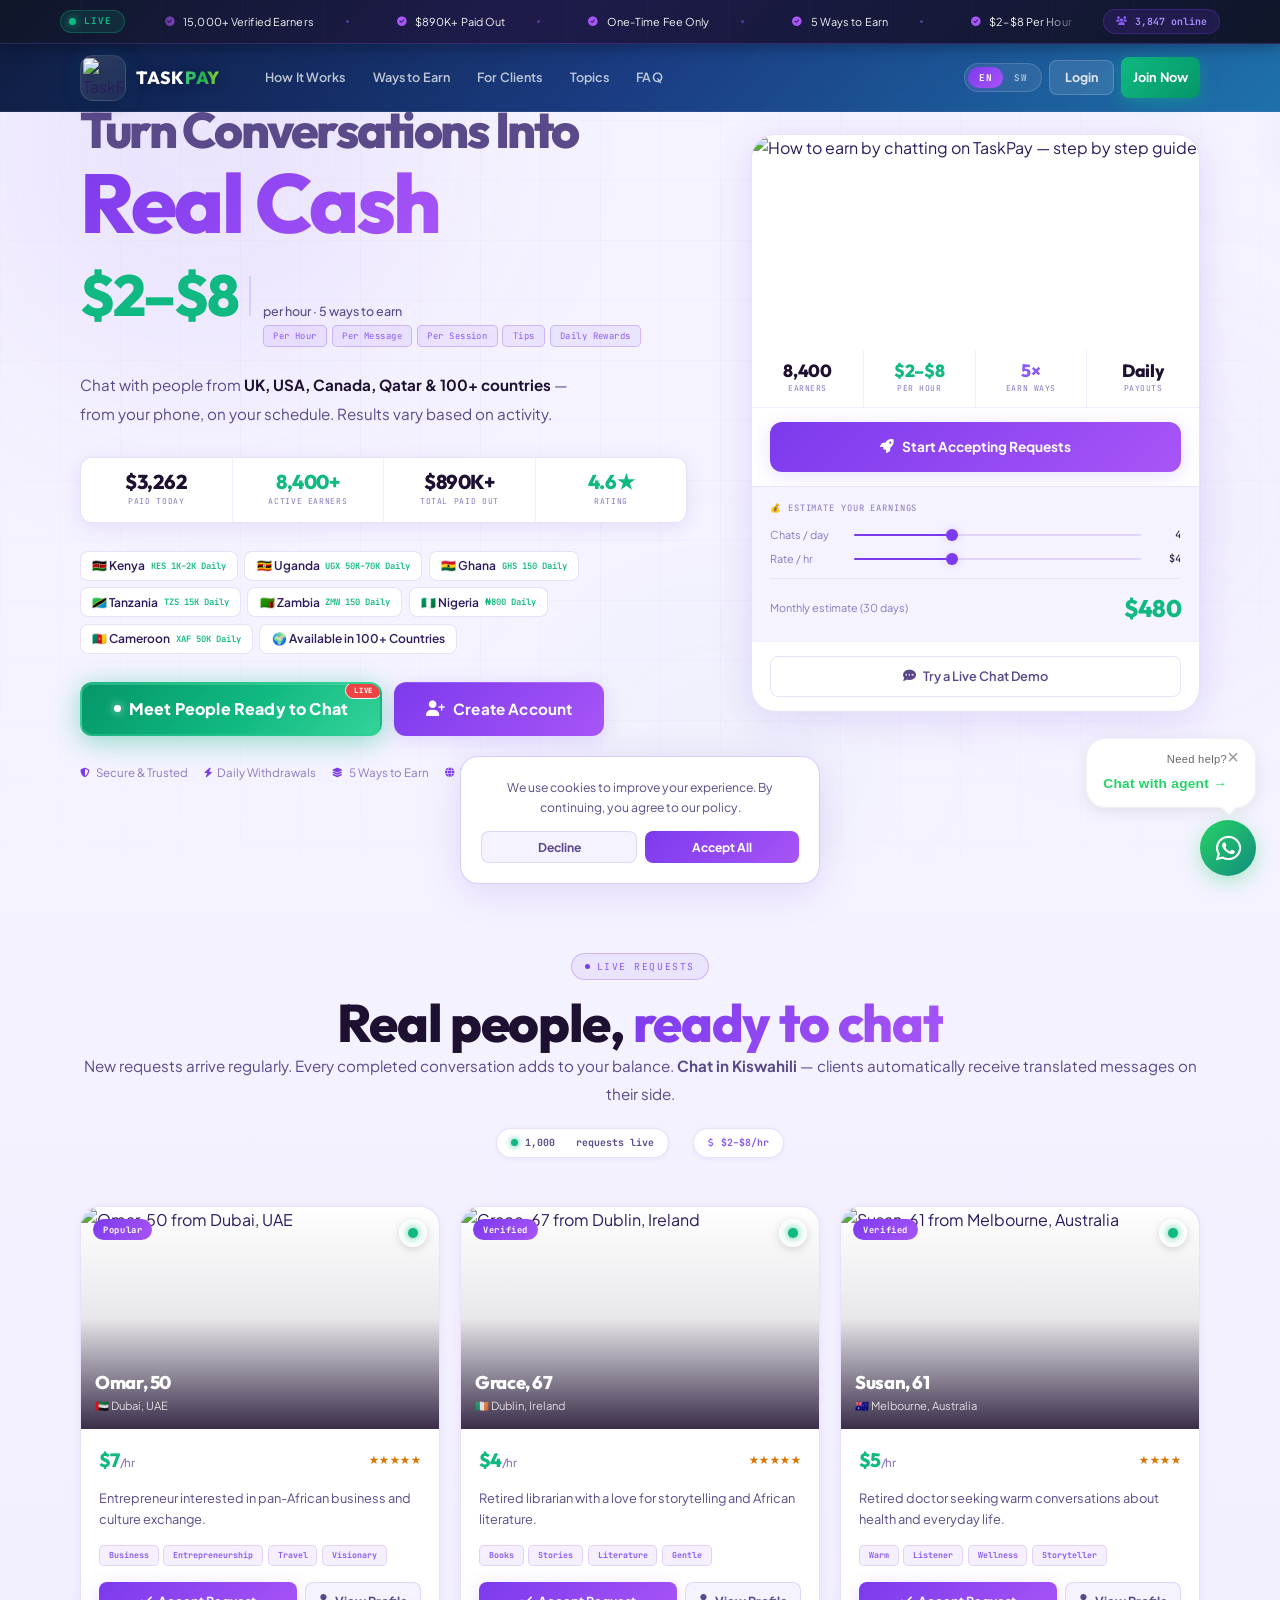
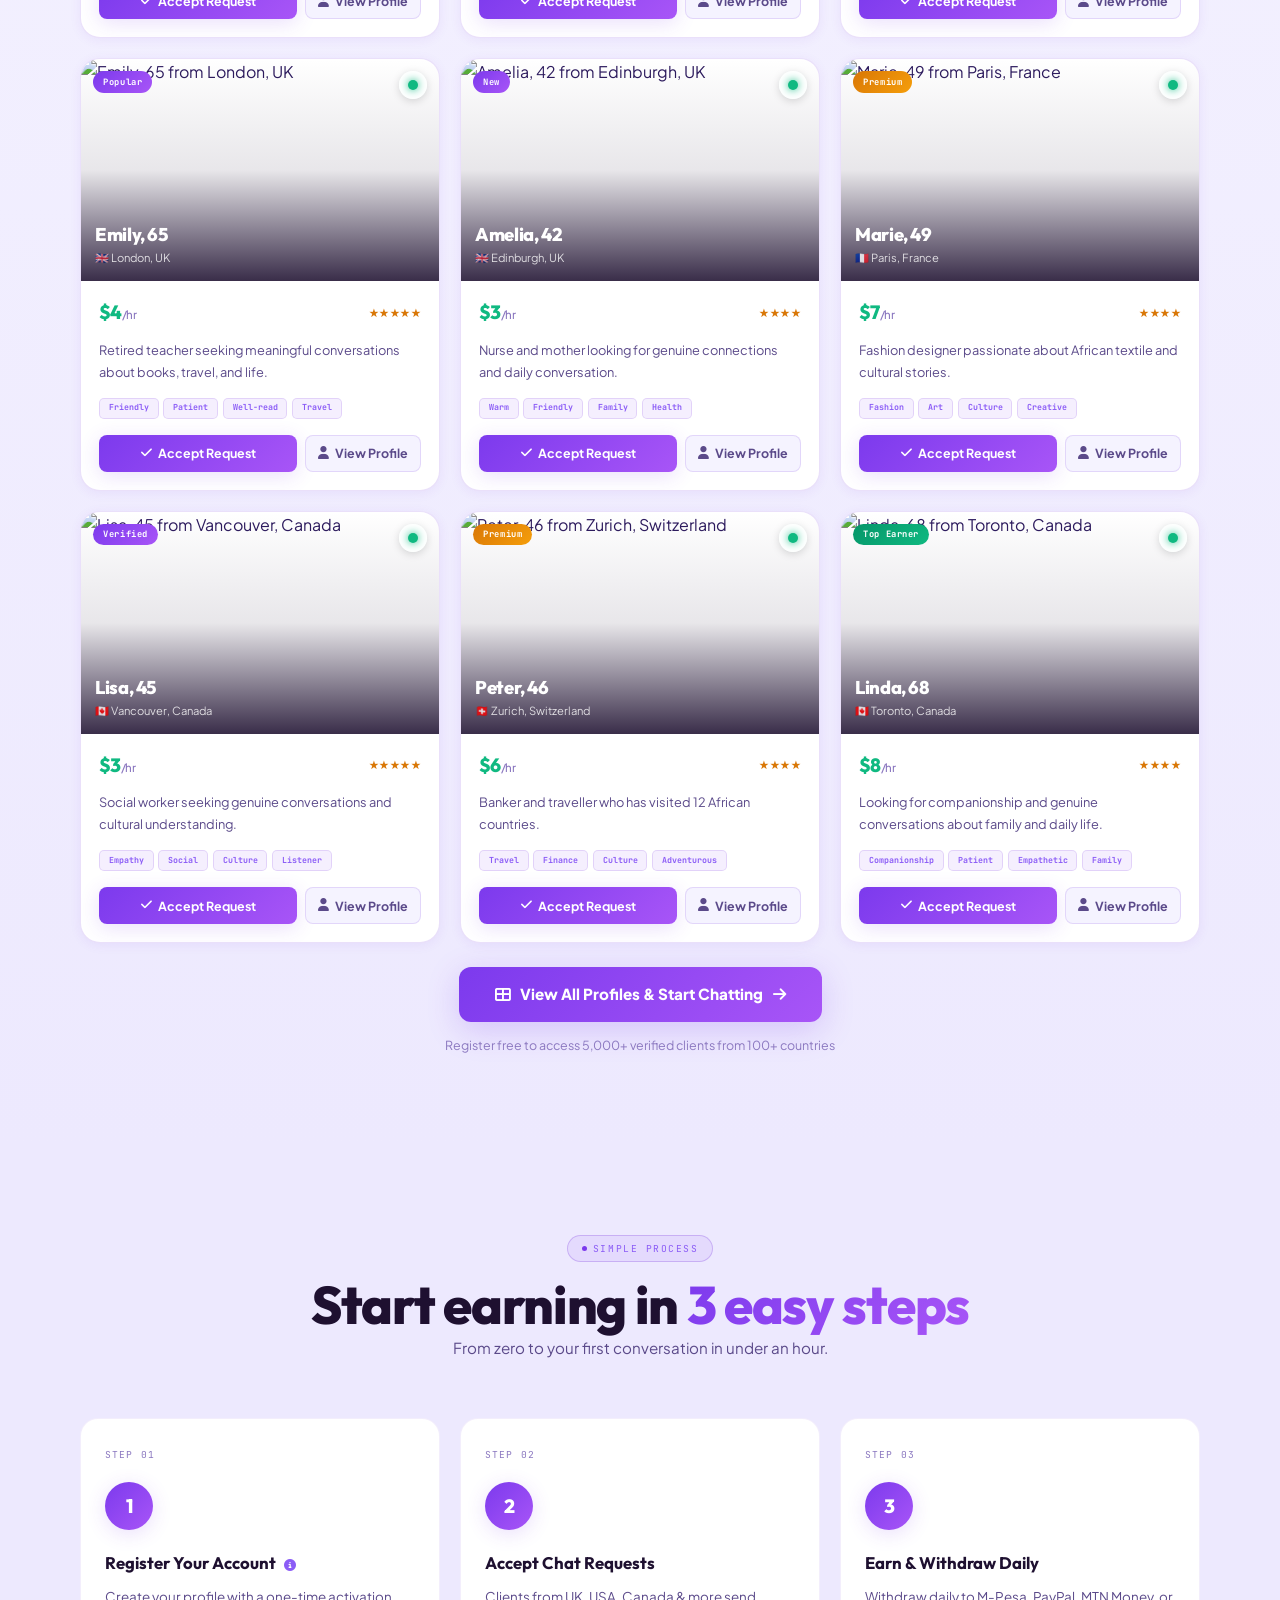
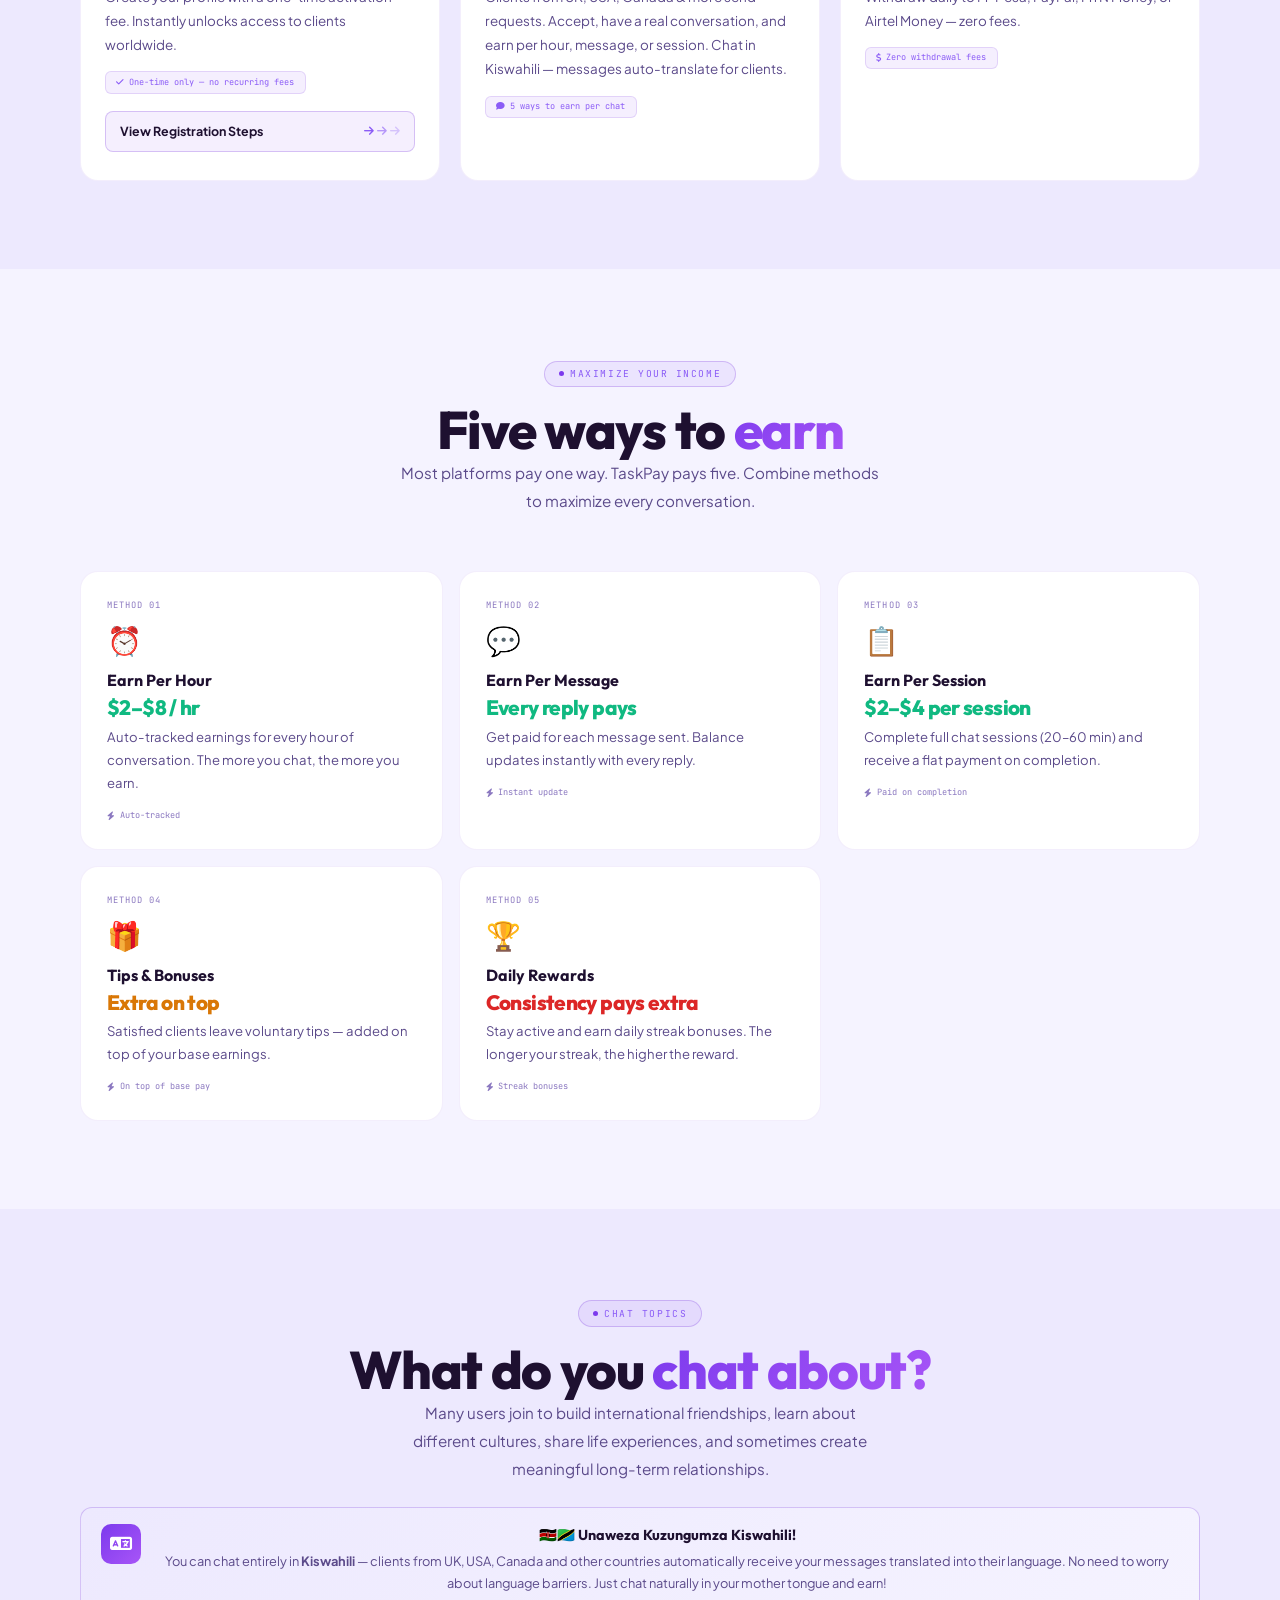
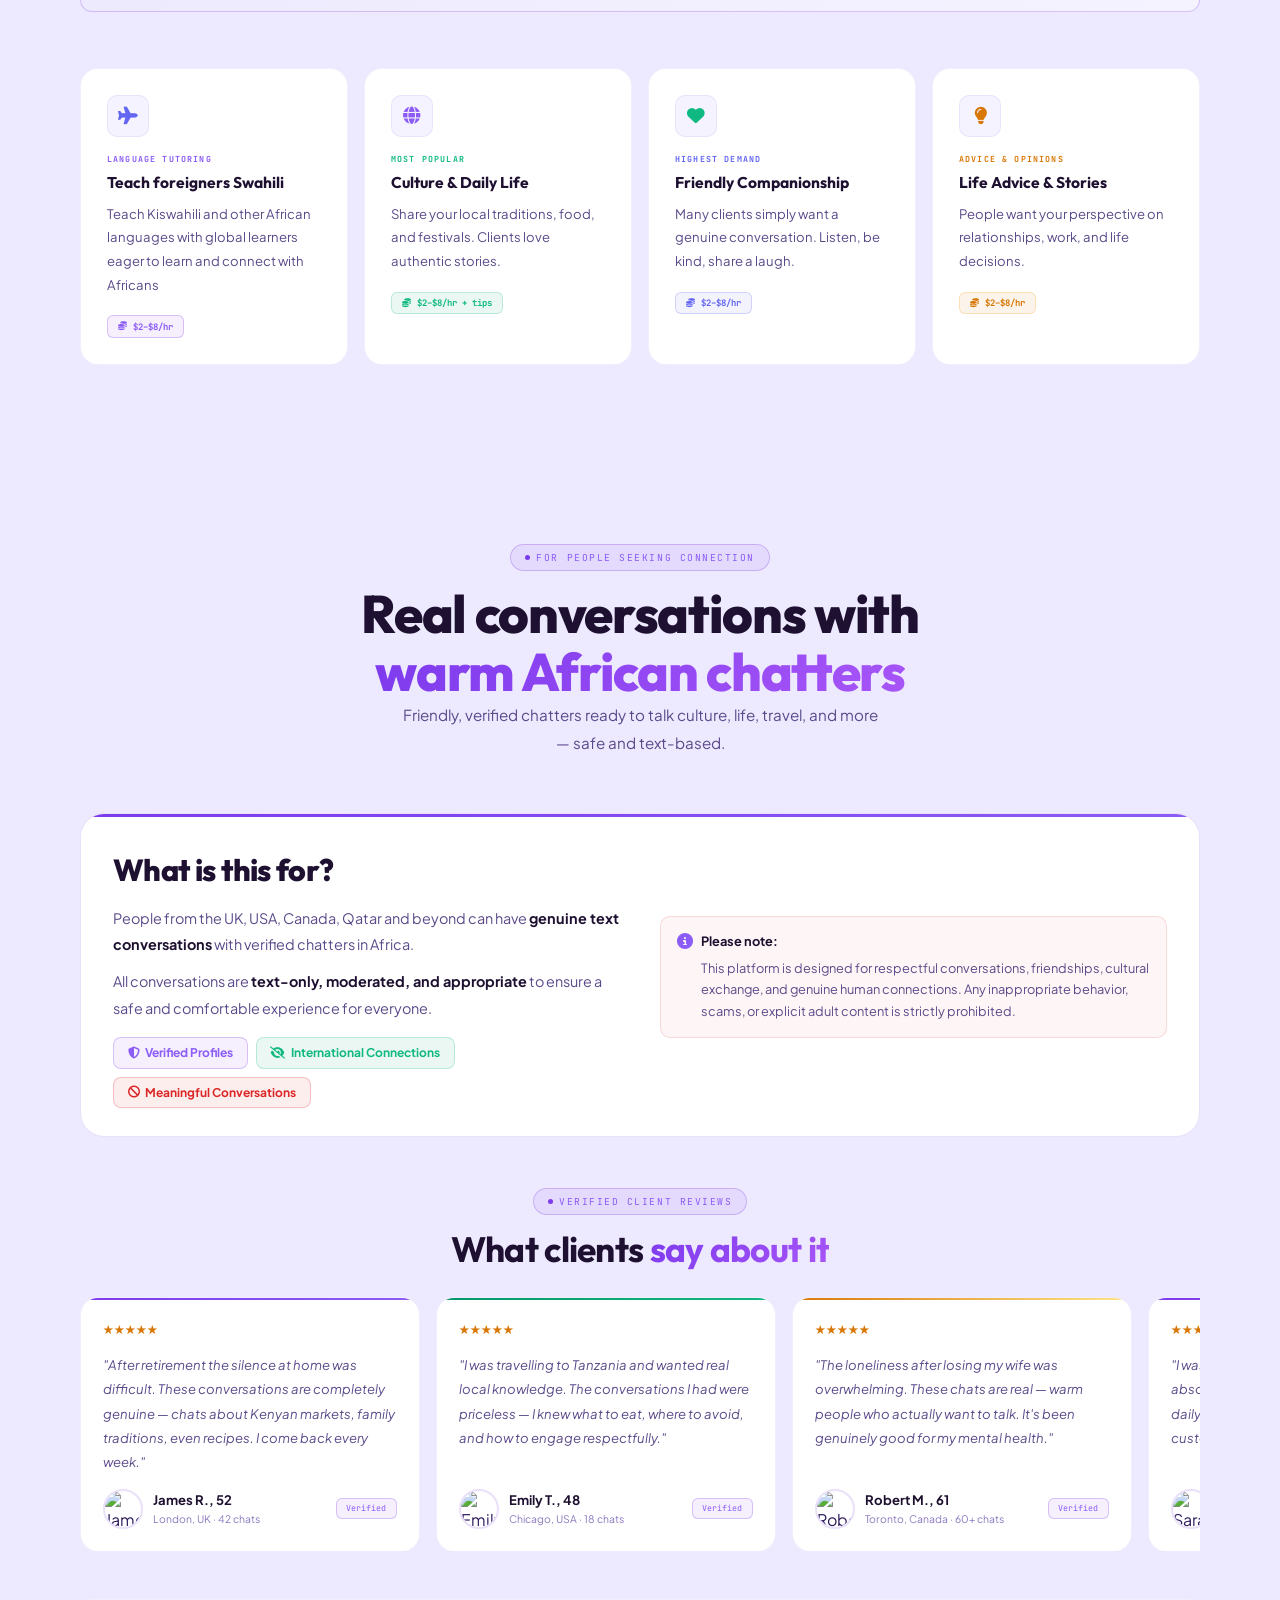
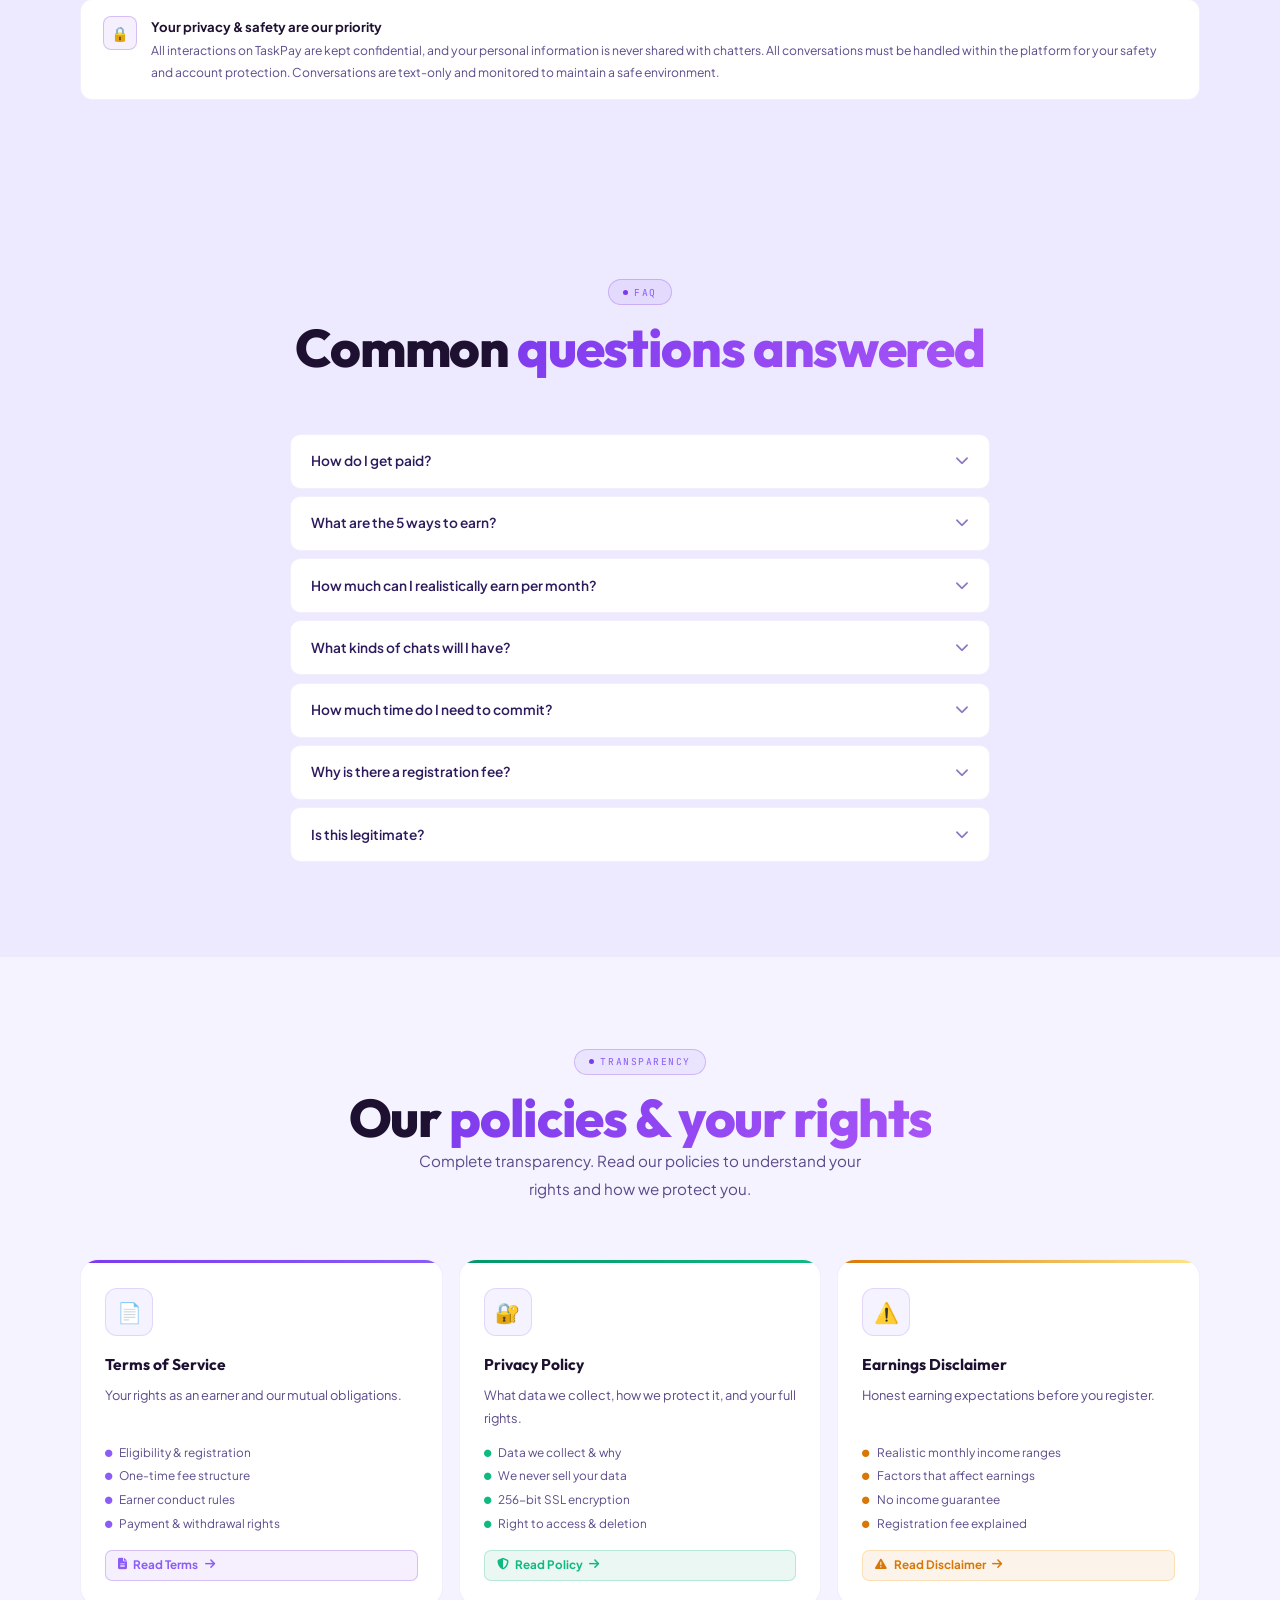
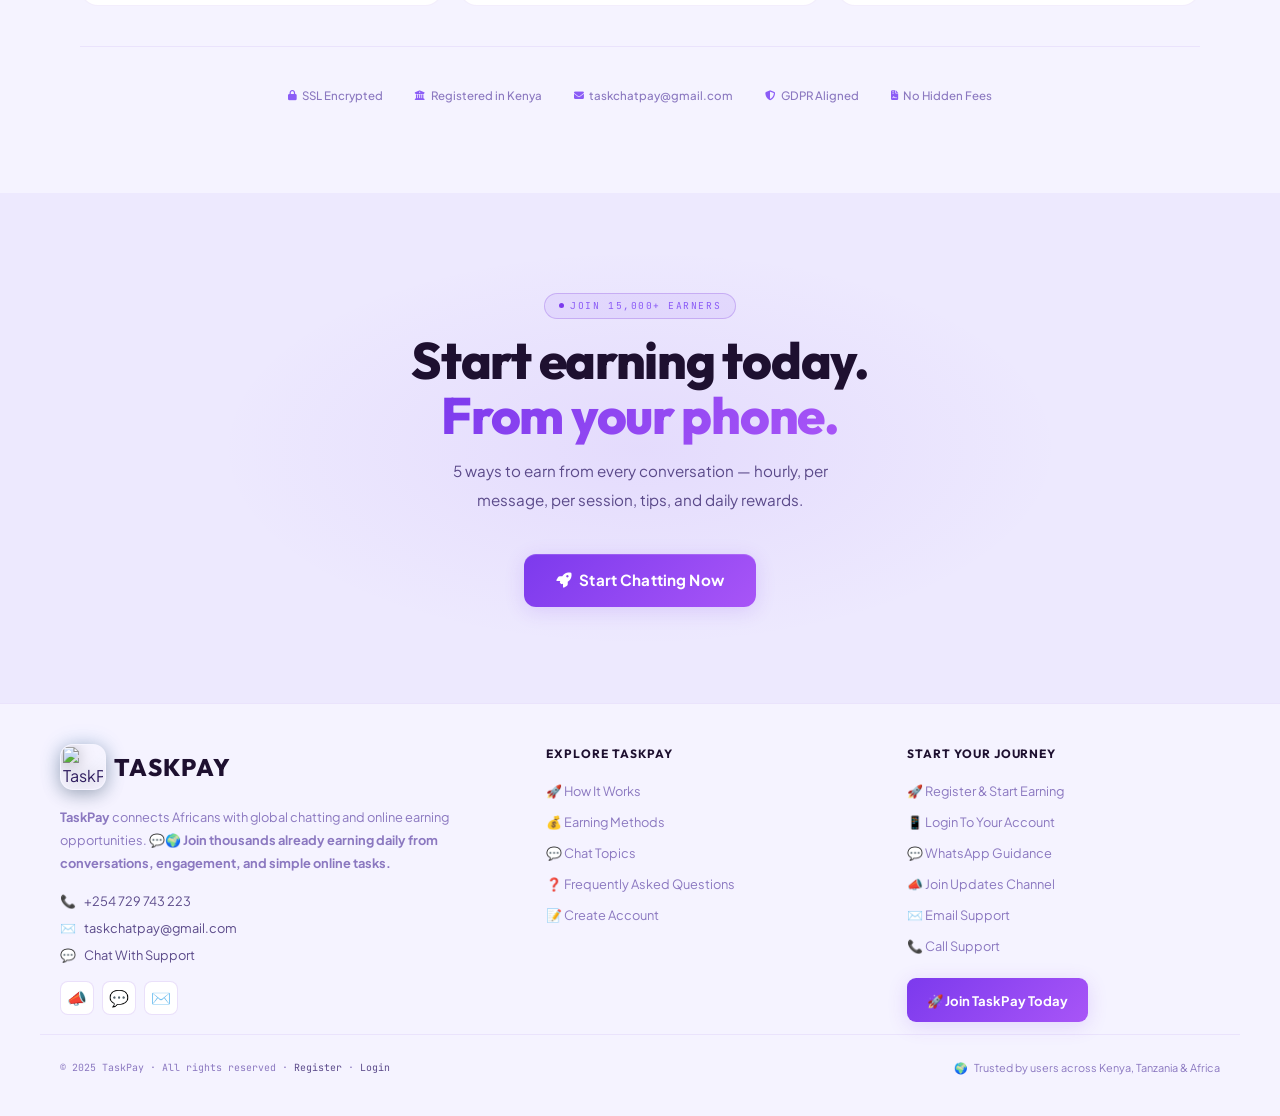
==== index.html @ 2a3f8fce "Updated website" ====
<!doctype html>
<html lang="en" data-theme="light">
  <head>
    <meta charset="UTF-8" />
    <meta
      name="viewport"
      content="width=device-width,initial-scale=1.0,maximum-scale=5.0"
    />

    <!-- ═══ PRIMARY SEO META ═══ -->
    <title>
      TaskPay – Get Paid to Chat With People Abroad | Earn $2–$8/hr | Kenya &
      Africa
    </title>
    <meta
      name="title"
      content="TaskPay – Get Paid to Chat With People Abroad | Earn $2–$8/hr | Kenya & Africa"
    />
    <meta
      name="description"
      content="Earn $2–$8/hr chatting with people from UK, USA, Canada, Qatar & more. 5 ways to earn — hourly, per message, per session, tips & daily rewards. Join 15,000+ earners across Africa. Daily payouts to M-Pesa, MTN Money & PayPal. Piga gumzo kwa Kiswahili na upate pesa!"
    />
    <meta
      name="keywords"
      content="earn money chatting online Kenya, online chat jobs Africa, earn from phone Kenya, M-Pesa income, chat jobs international clients, work from home chat jobs, online earning platforms Africa, get paid to chat Kenya, TaskPay, jinsi ya kupata pesa Kenya, kazi za mtandaoni Kenya, piga gumzo upate pesa, earn money online Tanzania Uganda Ghana Nigeria, chat and earn Africa, starhela chatting jobs"
    />
    <meta
      name="robots"
      content="index, follow, max-image-preview:large, max-snippet:-1, max-video-preview:-1"
    />
    <meta name="author" content="TaskPay" />
    <meta name="language" content="English" />
    <meta name="geo.region" content="KE" />
    <meta name="geo.placename" content="Nairobi, Kenya" />
    <meta name="geo.position" content="-1.286389;36.817223" />
    <meta name="ICBM" content="-1.286389, 36.817223" />
    <link rel="canonical" href="https://taskpay.co.ke" />

    <!-- ═══ OPEN GRAPH ═══ -->
    <meta property="og:type" content="website" />
    <meta property="og:url" content="https://taskpay.co.ke" />
    <meta
      property="og:title"
      content="TaskPay – Get Paid to Chat With People Abroad | Earn $2–$8/hr"
    />
    <meta
      property="og:description"
      content="Join 15,000+ earners. Chat with UK, USA, Canada clients from your phone. 5 ways to earn. Daily payouts to M-Pesa, MTN Money & PayPal. Piga gumzo kwa Kiswahili!"
    />
    <meta
      property="og:image"
      content="https://res.cloudinary.com/dovhxt8ye/image/upload/v1777884222/how-to-chat-in-Starhela_xrjfnk.png"
    />
    <meta property="og:image:width" content="1200" />
    <meta property="og:image:height" content="630" />
    <meta
      property="og:image:alt"
      content="TaskPay - Earn money chatting online from Africa"
    />
    <meta property="og:site_name" content="TaskPay" />
    <meta property="og:locale" content="en_KE" />
    <meta property="og:locale:alternate" content="sw_KE" />

    <!-- ═══ TWITTER CARD ═══ -->
    <meta name="twitter:card" content="summary_large_image" />
    <meta name="twitter:site" content="@TaskPayAfrica" />
    <meta
      name="twitter:title"
      content="TaskPay – Get Paid to Chat With People Abroad"
    />
    <meta
      name="twitter:description"
      content="Earn $2–$8/hr chatting with UK, USA, Canada clients. 5 ways to earn. Daily M-Pesa payouts. Join 15,000+ earners across Africa."
    />
    <meta
      name="twitter:image"
      content="https://res.cloudinary.com/dovhxt8ye/image/upload/v1777884222/how-to-chat-in-Starhela_xrjfnk.png"
    />

    <!-- ═══ PERFORMANCE HINTS ═══ -->
    <link rel="preconnect" href="https://fonts.googleapis.com" />
    <link rel="preconnect" href="https://fonts.gstatic.com" crossorigin />
    <link rel="preconnect" href="https://cdnjs.cloudflare.com" />
    <link rel="dns-prefetch" href="https://i.pravatar.cc" />
    <link rel="dns-prefetch" href="https://images.unsplash.com" />
    <link rel="dns-prefetch" href="https://res.cloudinary.com" />
    <link
      rel="preload"
      href="https://fonts.googleapis.com/css2?family=Plus+Jakarta+Sans:wght@400;500;600;700;800&family=JetBrains+Mono:wght@500;700&family=Syne:wght@700;800&family=Outfit:wght@400;700;800&display=swap"
      as="style"
    />

    <!-- ═══ FAVICON ═══ -->
    <link
      rel="icon"
      type="image/png"
      href="https://res.cloudinary.com/dovhxt8ye/image/upload/v1779053048/taskpay-logo_wtn6lq.png"
    />

    <!-- ═══ STRUCTURED DATA ═══ -->
    <script type="application/ld+json">
      {
        "@context": "https://schema.org",
        "@type": "Organization",
        "name": "TaskPay",
        "url": "https://taskpay.co.ke",
        "logo": {
          "@type": "ImageObject",
          "url": "https://res.cloudinary.com/dovhxt8ye/image/upload/v1779053048/taskpay-logo_wtn6lq.png",
          "width": 200,
          "height": 200
        },
        "description": "Africa's #1 trusted online earning platform. Get paid $2–$8/hr to chat with people from UK, USA, Canada, Qatar and 100+ countries. Daily payouts via M-Pesa, MTN Money and PayPal.",
        "address": {
          "@type": "PostalAddress",
          "addressCountry": "KE",
          "addressLocality": "Nairobi"
        },
        "contactPoint": {
          "@type": "ContactPoint",
          "telephone": "+254729743223",
          "contactType": "customer service",
          "availableLanguage": ["English", "Swahili"],
          "areaServed": ["KE", "UG", "TZ", "GH", "NG", "ZM", "CM", "ZA"]
        },
        "sameAs": [
          "https://wa.me/254729743223",
          "https://whatsapp.com/channel/0029VbD0NZf0VycJyk85mq16"
        ]
      }
    </script>
    <script type="application/ld+json">
      {
        "@context": "https://schema.org",
        "@type": "FAQPage",
        "mainEntity": [
          {
            "@type": "Question",
            "name": "How do I get paid on TaskPay?",
            "acceptedAnswer": {
              "@type": "Answer",
              "text": "Once your balance reaches the $5 minimum, withdraw via PayPal, bank transfer, M-Pesa, MTN Money, or Airtel Money. Payments process within 2 hours with zero withdrawal fees."
            }
          },
          {
            "@type": "Question",
            "name": "How much can I earn per month on TaskPay?",
            "acceptedAnswer": {
              "@type": "Answer",
              "text": "Results vary by activity. Members doing 3–5 chats daily typically earn $50–$200/month. Highly active members can earn $200–$350/month. Base rate is $2–$8 per hour."
            }
          },
          {
            "@type": "Question",
            "name": "Is TaskPay legitimate and trustworthy?",
            "acceptedAnswer": {
              "@type": "Answer",
              "text": "Yes. TaskPay is registered in Kenya and operates across multiple African countries. We've paid out over $890K to verified earners across Kenya, Uganda, Tanzania, Ghana, Nigeria and more."
            }
          },
          {
            "@type": "Question",
            "name": "Can I chat in Kiswahili on TaskPay?",
            "acceptedAnswer": {
              "@type": "Answer",
              "text": "Yes! You can chat entirely in Kiswahili. Clients from UK, USA, Canada and other countries automatically receive your messages translated into their language."
            }
          }
        ]
      }
    </script>
    <script type="application/ld+json">
      {
        "@context": "https://schema.org",
        "@type": "WebSite",
        "name": "TaskPay",
        "url": "https://taskpay.co.ke",
        "potentialAction": {
          "@type": "SearchAction",
          "target": "https://taskpay.co.ke/?s={search_term_string}",
          "query-input": "required name=search_term_string"
        }
      }
    </script>

    <!-- ═══ FONTS ═══ -->
    <link
      rel="stylesheet"
      href="https://fonts.googleapis.com/css2?family=Plus+Jakarta+Sans:wght@400;500;600;700;800&family=JetBrains+Mono:wght@500;700&family=Syne:wght@700;800&family=Outfit:wght@400;700;800&display=swap"
      media="print"
      onload="this.media = 'all'"
    />
    <noscript
      ><link
        rel="stylesheet"
        href="https://fonts.googleapis.com/css2?family=Plus+Jakarta+Sans:wght@400;500;600;700;800&family=JetBrains+Mono:wght@500;700&family=Syne:wght@700;800&family=Outfit:wght@400;700;800&display=swap"
    /></noscript>
    <link
      rel="stylesheet"
      href="https://cdnjs.cloudflare.com/ajax/libs/font-awesome/6.5.1/css/all.min.css"
      media="print"
      onload="this.media = 'all'"
    />
    <noscript
      ><link
        rel="stylesheet"
        href="https://cdnjs.cloudflare.com/ajax/libs/font-awesome/6.5.1/css/all.min.css"
    /></noscript>

    <link rel="stylesheet" href="style.css" />
  </head>
  <body>
    <!-- ════════════════════════════════════════════════════════
         PAGE LOADER
    ════════════════════════════════════════════════════════ -->
    <div id="pageLoader" role="status" aria-label="Loading TaskPay">
      <div class="loader-star-wrap">
        <div class="loader-ring-outer"></div>
        <div class="loader-ring-inner"></div>
        <div class="loader-dot-center"></div>
      </div>
      <div class="loader-brand">TASK<em>PAY</em></div>
      <div class="loader-sub">
        Chatting Online · Earn Online · Kenya &amp; Africa
      </div>
      <div class="loader-bar"><div class="loader-bar-fill"></div></div>
    </div>
    <div id="nprog" aria-hidden="true"></div>

    <!-- ════════════════════════════════════════════════════════
         LIVE ACTIVITY BAR 
    ════════════════════════════════════════════════════════ -->
    <div
      id="liveActivityBar"
      role="marquee"
      aria-live="polite"
      aria-label="Live platform activity"
    >
      <div class="lab-inner">
        <!-- Live badge -->
        <div class="lab-badge" aria-hidden="true">
          <span class="lab-badge-dot"></span>
          <span class="lab-badge-txt">Live</span>
        </div>
        <!-- Scrolling feed -->
        <div class="lab-feed-wrap" aria-hidden="true">
          <div class="lab-feed" id="labFeed"></div>
        </div>
        <!-- Online counter -->
        <div class="lab-counter" aria-label="Users currently online">
          <i class="fas fa-users"></i>
          <span class="lab-counter-num" id="labCount">3,847 online</span>
        </div>
      </div>
    </div>

    <!-- ════════════════════════════════════════════════════════
         OFFER MODAL
    ════════════════════════════════════════════════════════ -->
    <div
      class="ov"
      id="offerOv"
      role="dialog"
      aria-modal="true"
      aria-labelledby="omName"
    >
      <div class="om">
        <button class="om-close" id="offerClose" aria-label="Close offer">
          <i class="fas fa-times"></i>
        </button>
        <div class="om-head" id="omHead">
          <div class="om-ribbon" id="omRibbon">23% OFF</div>
          <div class="om-head-bg" id="omBg"></div>
          <span class="om-flag" id="omFlag">🇰🇪</span>
          <span class="om-name" id="omName">Kenya</span>
          <span class="om-sub"
            ><strong>You don't have an account!</strong><br />Create your
            account and start using TaskPay right away</span
          >
        </div>
        <div class="om-body">
          <div style="text-align: center">
            <span class="om-urgent"
              ><i class="fas fa-fire"></i
              ><span id="omBadge">LIMITED TIME OFFER</span></span
            >
          </div>
          <div class="om-price-box">
            <div class="op-was" id="opOld">KSH 650</div>
            <div class="op-now" id="opNow">KSH 550</div>
            <div class="op-lbl">Your Price Today</div>
            <div class="op-save" id="opSave">
              ✅ You save KSH 100 — limited time!
            </div>
          </div>
          <div class="om-timer">
            <i class="fas fa-clock"></i
            ><span id="omUrgency">⏳ Offer expires soon — grab it now!</span>
          </div>
          <button
            class="btn btn-g btn-xl pulse"
            id="offerCta"
            style="width: 100%; justify-content: center"
          >
            <i class="fas fa-bolt"></i
            ><span id="offerCtaTxt">Register Now</span>
          </button>
        </div>
        <div class="om-foot">
          <span class="om-trust"><i class="fas fa-lock"></i> Secure</span>
          <span class="om-trust"
            ><i class="fas fa-bolt"></i> Instant Access</span
          >
          <span class="om-trust"
            ><i class="fas fa-shield-alt"></i> Supported</span
          >
        </div>
      </div>
    </div>

    <!-- ════════════════════════════════════════════════════════
         ACCOUNT MODAL
    ════════════════════════════════════════════════════════ -->
    <div class="acct-ov" id="acctOv" role="dialog" aria-modal="true">
      <div class="acct-modal">
        <div class="acct-head">
          <button class="acct-close" id="acctClose" aria-label="Close">
            <i class="fas fa-times"></i>
          </button>
          <span class="acct-head-icon">🚀</span>
          <div class="acct-head-title">How to Create Your Account</div>
          <div class="acct-head-sub">
            Follow these simple steps to get started
          </div>
        </div>
        <div class="acct-body">
          <div class="acct-step">
            <div class="acct-num">1</div>
            <div class="acct-step-content">
              <div class="acct-step-title">Click the Registration Link</div>
              <div class="acct-step-body">
                Open:
                <a
                  href="https://Starhela.com/register.php?ref=sydney"
                  target="_blank"
                  rel="noopener"
                  >ClickToRegisterChattingAccount</a
                >
              </div>
            </div>
          </div>
          <div class="acct-divider"></div>
          <div class="acct-step">
            <div class="acct-num">2</div>
            <div class="acct-step-content">
              <div class="acct-step-title">Fill in Your Details</div>
              <ul class="acct-step-list">
                <li>
                  <i class="fas fa-user"></i>Username
                  <strong>(Example: Brian2006)</strong>
                </li>
                <li>
                  <i class="fas fa-phone"></i> Phone Number
                  <strong>(Example: 0712345678)</strong>
                </li>
                <li>
                  <i class="fas fa-envelope"></i> Email Address
                  <strong>(Example: brian2006@gmail.com)</strong>
                </li>
                <li>
                  <i class="fas fa-lock"></i> Password
                  <strong>(Easy to remember)</strong>
                </li>
                <li>
                  <i class="fas fa-globe"></i> Country
                  <strong>(Example: Kenya)</strong>
                </li>
              </ul>
            </div>
          </div>
          <div class="acct-divider"></div>
          <div class="acct-step">
            <div class="acct-num">3</div>
            <div class="acct-step-content">
              <div class="acct-step-title">Agree &amp; Create Account</div>
              <div class="acct-step-body">
                ☑️ Tick
                <strong style="color: var(--text-0)">"I Agree to Terms"</strong>
                then click
                <strong style="color: var(--text-0)">Create Account</strong>
              </div>
            </div>
          </div>
          <div class="acct-divider"></div>
          <div class="acct-step">
            <div class="acct-num">4</div>
            <div class="acct-step-content">
              <div class="acct-step-title">Complete Payment</div>
              <div class="acct-step-body">
                Make the one-time activation payment to get instant access.
              </div>
            </div>
          </div>
          <div class="acct-success">
            <i class="fas fa-check-circle"></i
            ><span>✅ Your account will be activated instantly!</span>
          </div>
          <div class="acct-cta">
            <a
              href="https://Starhela.com/register.php?ref=sydney"
              target="_blank"
              rel="noopener"
              class="primary"
              ><i class="fas fa-rocket"></i> Register Now</a
            >
            <a
              href="https://starhela.com/c/U3lkbmV5"
              target="_blank"
              rel="noopener"
              class="secondary"
              ><i class="fas fa-sign-in-alt"></i> Log in</a
            >
          </div>
        </div>
      </div>
    </div>

    <!-- ════════════════════════════════════════════════════════
         CHAT MODAL
    ════════════════════════════════════════════════════════ -->
    <div class="chat-ov" id="chatOv" role="dialog" aria-modal="true">
      <div class="chat-modal">
        <div class="cm-head">
          <img
            id="cmAv"
            src="https://i.pravatar.cc/88?img=12"
            alt="Chat partner"
            class="cm-av"
            width="38"
            height="38"
          />
          <div>
            <div class="cm-name" id="cmName">James, 52 · United Kingdom 🇬🇧</div>
            <div class="cm-st">
              <span
                class="blink"
                style="
                  width: 5px;
                  height: 5px;
                  border-radius: 50%;
                  background: var(--green-2);
                  display: inline-block;
                "
              ></span>
              Online now
            </div>
          </div>
          <button class="cm-x" id="cmX" aria-label="Close chat">
            <i class="fas fa-times"></i>
          </button>
        </div>
        <div class="cm-msgs" id="cmMsgs"></div>
        <div class="cm-earn">💰 Complete this chat to earn $2–$8/hr</div>
        <div class="cm-inp-wrap">
          <input
            class="cm-inp"
            id="cmInp"
            type="text"
            placeholder="Type a friendly reply…"
            maxlength="200"
            autocomplete="off"
            aria-label="Chat message"
          />
          <button class="cm-send" id="cmSend" aria-label="Send message">
            <i class="fas fa-paper-plane"></i>
          </button>
        </div>
      </div>
    </div>

    <!-- ════════════════════════════════════════════════════════
         LEGAL MODAL
    ════════════════════════════════════════════════════════ -->
    <div class="lm-ov" id="lmOv" role="dialog" aria-modal="true">
      <div class="lm-box">
        <div class="lm-head">
          <div class="lm-head-icon" id="lmIcon">📄</div>
          <div>
            <div class="lm-head-title" id="lmTitle">Terms of Service</div>
            <div class="lm-head-sub">Last updated: January 2025 · TaskPay</div>
          </div>
          <button class="lm-x" id="lmX" aria-label="Close">
            <i class="fas fa-times"></i>
          </button>
        </div>
        <div class="lm-tabs">
          <div
            class="lm-tab on"
            data-doc="terms"
            onclick="switchLegal('terms')"
          >
            <i class="fas fa-file-lines"></i> Terms
          </div>
          <div
            class="lm-tab"
            data-doc="privacy"
            onclick="switchLegal('privacy')"
          >
            <i class="fas fa-shield-halved"></i> Privacy
          </div>
          <div
            class="lm-tab"
            data-doc="disclaimer"
            onclick="switchLegal('disclaimer')"
          >
            <i class="fas fa-triangle-exclamation"></i> Disclaimer
          </div>
        </div>
        <div class="lm-body" id="lmBody"></div>
        <div class="lm-foot">
          <span class="lm-foot-note"
            ><i class="fas fa-lock"></i>&nbsp;Secure &amp; Confidential</span
          >
        </div>
      </div>
    </div>

    <!-- Toast notification -->
    <div class="notif" id="notif" role="status" aria-live="polite">
      <i class="fas fa-check-circle"></i><span id="notifTxt"></span>
    </div>
    <!-- Social proof popups -->
    <div class="sp-wrap" id="spWrap" aria-hidden="true"></div>
    <!-- Cookie consent -->
    <div
      class="cookie-bar"
      id="cookieBar"
      role="region"
      aria-label="Cookie consent"
    >
      <p class="cookie-txt">
        We use cookies to improve your experience. By continuing, you agree to
        our policy.
      </p>
      <div class="cookie-btns">
        <button class="cookie-btn no" id="cookieNo">Decline</button>
        <button class="cookie-btn ok" id="cookieOk">Accept All</button>
      </div>
    </div>

    <div class="float-wa-wrap">
      <div class="wa-message" id="waMessage">
        <button class="wa-close" id="waCloseBtn" aria-label="Close message">
          ×
        </button>
        <div class="wa-content">
          <span class="wa-question">Need help?</span>
          <span class="wa-action">Chat with agent →</span>
        </div>
      </div>
      <a
        href="https://wa.me/254729743223"
        class="float-wa"
        target="_blank"
        rel="noopener noreferrer"
        aria-label="Chat with our support team on WhatsApp"
      >
        <i class="fab fa-whatsapp"></i>
      </a>
    </div>

    <!-- ════════════════════════════════════════════════════════
         NAVIGATION
    ════════════════════════════════════════════════════════ -->
    <header class="nav" id="nav" role="banner">
      <div class="wrap">
        <div class="nav-inner">
          <!-- Logo -->
          <a href="/" class="logo" aria-label="TaskPay Home">
            <div class="nav-logo-mark" aria-hidden="true">
              <img
                src="https://res.cloudinary.com/dovhxt8ye/image/upload/v1779053048/taskpay-logo_wtn6lq.png"
                alt="TaskPay Logo"
                width="40"
                height="40"
              />
            </div>
            <span class="logo-name">TASK<em>PAY</em></span>
          </a>

          <!-- Desktop links -->
          <nav class="nav-links" aria-label="Main navigation">
            <a href="#how">How It Works</a>
            <a href="#earn">Ways to Earn</a>
            <a href="#clients">For Clients</a>
            <a href="#topics">Topics</a>
            <a href="#faq">FAQ</a>
          </nav>

          <!-- Right controls -->
          <div class="nav-right">
            <!-- Language switcher -->
            <div
              class="lang-switcher"
              id="langSwitcher"
              aria-label="Switch language"
            >
              <button
                class="lang-btn active"
                data-lang="en"
                onclick="setLang('en')"
                aria-label="Switch to English"
              >
                EN
              </button>
              <button
                class="lang-btn"
                data-lang="sw"
                onclick="setLang('sw')"
                aria-label="Badilisha lugha kwa Kiswahili"
              >
                SW
              </button>
            </div>
            <!-- Login -->
            <a
              href="https://starhela.com/c/U3lkbmV5"
              target="_blank"
              rel="noopener"
              class="nav-btn-ghost"
              aria-label="Login to your TaskPay account"
            >
              <span class="reg-label"> Login</span>
            </a>
            <!-- Register CTA -->
            <a
              href="https://Starhela.com/register.php?ref=sydney"
              target="_blank"
              rel="noopener"
              class="nav-cta"
              aria-label="Register for TaskPay and start earning"
            >
              <span class="reg-label"> Join Now</span>
            </a>
            <!-- Hamburger -->
            <button
              class="ham"
              id="ham"
              aria-label="Toggle mobile menu"
              aria-expanded="false"
              aria-controls="mobNav"
            >
              <span></span><span></span><span></span>
            </button>
          </div>
        </div>
      </div>
    </header>

    <!-- Mobile nav -->
    <nav class="mob-nav" id="mobNav" aria-label="Mobile navigation">
      <a href="#how">How It Works</a>
      <a href="#earn">5 Ways to Earn</a>
      <a href="#clients">For Clients</a>
      <a href="#topics">Topics</a>
      <a href="#faq">FAQ</a>
      <div class="mob-hr"></div>
      <a
        href="https://starhela.com/c/U3lkbmV5"
        target="_blank"
        rel="noopener"
        class="mob-cta"
        ><i class="fas fa-user"></i> Login to Your Account</a
      >
      <div class="mob-hr"></div>
      <a
        href="https://Starhela.com/register.php?ref=sydney"
        target="_blank"
        rel="noopener"
        class="mob-cta"
        ><i class="fas fa-rocket"></i> Start Earning Now</a
      >
    </nav>

    <!-- ════════════════════════════════════════════════════════
         HERO SECTION
    ════════════════════════════════════════════════════════ -->
    <section class="hero" aria-labelledby="heroHeading">
      <div class="hero-bg" aria-hidden="true">
        <div class="hero-orb o1"></div>
        <div class="hero-orb o2"></div>
        <div class="hero-orb o3"></div>
        <div class="hero-grid"></div>
        <div class="hero-scan"></div>
      </div>
      <div class="wrap">
        <div class="hero-left">
          <div class="hero-live" aria-live="polite">
            <span class="live-dot" aria-hidden="true"></span>
            <span class="live-lbl" data-i18n="live_label"
              >Earning right now —</span
            >
            <span class="live-count" id="liveCount">2,847</span>
            <span class="live-lbl"
              >&nbsp;<span data-i18n="active_chatters"
                >active chatters</span
              ></span
            >
          </div>
          <h1 class="h-xl hero-h1" id="heroHeading">
            <span class="line1" data-i18n="hero_sub"
              >Turn Conversations Into</span
            >
            <span class="g-text" data-i18n="hero_main">Real Cash</span>
          </h1>
          <div
            class="hero-rate-row"
            aria-label="Earn $2 to $8 per hour with 5 ways to earn"
          >
            <div class="hero-rate">$2–$8</div>
            <div class="hero-rate-sep" aria-hidden="true"></div>
            <div class="hero-rate-info">
              <span class="hero-rate-lbl" data-i18n="rate_label"
                >per hour · 5 ways to earn</span
              >
              <div
                class="hero-methods"
                role="list"
                aria-label="Earning methods"
              >
                <span class="method-tag" role="listitem" data-i18n="m1"
                  >Per Hour</span
                >
                <span class="method-tag" role="listitem" data-i18n="m2"
                  >Per Message</span
                >
                <span class="method-tag" role="listitem" data-i18n="m3"
                  >Per Session</span
                >
                <span class="method-tag" role="listitem">Tips</span>
                <span class="method-tag" role="listitem" data-i18n="m4"
                  >Daily Rewards</span
                >
              </div>
            </div>
          </div>
          <p class="hero-desc" data-i18n="hero_desc">
            Chat with people from
            <strong style="color: var(--text-0)"
              >UK, USA, Canada, Qatar &amp; 100+ countries</strong
            >
            — from your phone, on your schedule. Results vary based on activity.
          </p>
          <div
            class="hero-stats-bar"
            role="group"
            aria-label="Platform statistics"
          >
            <div class="hstat">
              <div class="hstat-val" id="todayEarned">$3,240</div>
              <div class="hstat-lbl" data-i18n="paid_today">Paid today</div>
            </div>
            <div class="hstat">
              <div class="hstat-val g">8,400+</div>
              <div class="hstat-lbl" data-i18n="active_earners">
                Active earners
              </div>
            </div>
            <div class="hstat">
              <div class="hstat-val">$890K+</div>
              <div class="hstat-lbl" data-i18n="total_paid">Total paid out</div>
            </div>
            <div class="hstat">
              <div class="hstat-val g">4.6★</div>
              <div class="hstat-lbl" data-i18n="rating">Rating</div>
            </div>
          </div>
          <div
            class="hero-flags"
            role="list"
            aria-label="Available countries and daily earnings"
          >
            <span class="flag-chip" role="listitem"
              >🇰🇪 Kenya <em>KES 1K–2K Daily</em></span
            >
            <span class="flag-chip" role="listitem"
              >🇺🇬 Uganda <em>UGX 50K–70K Daily</em></span
            >
            <span class="flag-chip" role="listitem"
              >🇬🇭 Ghana <em>GHS 150 Daily</em></span
            >
            <span class="flag-chip" role="listitem"
              >🇹🇿 Tanzania <em>TZS 15K Daily</em></span
            >
            <span class="flag-chip" role="listitem"
              >🇿🇲 Zambia <em>ZMW 150 Daily</em></span
            >
            <span class="flag-chip" role="listitem"
              >🇳🇬 Nigeria <em>₦800 Daily</em></span
            >
            <span class="flag-chip" role="listitem"
              >🇨🇲 Cameroon <em>XAF 50K Daily</em></span
            >
            <span class="flag-chip" role="listitem"
              >🌍 Available in 100+ Countries</span
            >
          </div>
          <div class="hero-btns">
            <button
              class="btn btn-xl"
              id="meetBtn"
              style="position: relative"
              onclick="scrollToReq()"
              aria-label="See people ready to chat"
            >
              <span class="meet-live-dot" aria-hidden="true"></span>
              <span id="meetBtnTxt" data-i18n="meet_btn"
                >Meet People Ready to Chat</span
              >
              <span class="meet-badge" aria-label="Live">LIVE</span>
            </button>
            <a
              href="https://Starhela.com/register.php?ref=sydney"
              target="_blank"
              rel="noopener"
              class="btn btn-g btn-xl"
              aria-label="Create your TaskPay account and start earning"
            >
              <i class="fas fa-user-plus" aria-hidden="true"></i
              ><span data-i18n="create_account">Create Account</span>
            </a>
          </div>
          <div class="hero-proof" role="list" aria-label="Trust indicators">
            <span class="proof-item" role="listitem"
              ><i class="fas fa-shield-alt" aria-hidden="true"></i
              ><span data-i18n="proof1">Secure &amp; Trusted</span></span
            >
            <span class="proof-item" role="listitem"
              ><i class="fas fa-bolt" aria-hidden="true"></i
              ><span data-i18n="proof2">Daily Withdrawals</span></span
            >
            <span class="proof-item" role="listitem"
              ><i class="fas fa-layer-group" aria-hidden="true"></i
              ><span data-i18n="proof3">5 Ways to Earn</span></span
            >
            <span class="proof-item" role="listitem"
              ><i class="fas fa-globe" aria-hidden="true"></i
              ><span data-i18n="proof4">100+ Countries</span></span
            >
          </div>
        </div>
        <div class="hero-right">
          <div class="chat-widget">
            <div class="req-panel fu">
              <img
                src="https://res.cloudinary.com/dovhxt8ye/image/upload/v1777884222/how-to-chat-in-Starhela_xrjfnk.png"
                alt="How to earn by chatting on TaskPay — step by step guide"
                class="req-panel-img"
                loading="lazy"
                width="400"
                height="215"
                style="width: 100%; height: 215px; object-fit: cover"
              />
              <div
                class="req-stats"
                style="
                  display: grid;
                  grid-template-columns: repeat(4, 1fr);
                  border-bottom: 1px solid var(--border-0);
                "
                role="group"
                aria-label="Platform stats"
              >
                <div class="rs">
                  <div class="rs-v" data-count="8400">0</div>
                  <div class="rs-l">Earners</div>
                </div>
                <div class="rs">
                  <div class="rs-v g">$2–$8</div>
                  <div class="rs-l">Per Hour</div>
                </div>
                <div class="rs">
                  <div class="rs-v b">5×</div>
                  <div class="rs-l">Earn Ways</div>
                </div>
                <div class="rs">
                  <div class="rs-v">Daily</div>
                  <div class="rs-l">Payouts</div>
                </div>
              </div>
              <div class="req-panel-cta">
                <a
                  href="https://Starhela.com/register.php?ref=sydney"
                  target="_blank"
                  rel="noopener"
                  class="req-panel-cta-btn"
                  style="text-decoration: none"
                  aria-label="Register and start accepting chat requests"
                >
                  <i class="fas fa-rocket" aria-hidden="true"></i
                  ><span data-i18n="start_accepting"
                    >Start Accepting Requests</span
                  >
                </a>
              </div>
            </div>
            <div class="cw-calc" aria-label="Earnings calculator">
              <div class="cw-calc-lbl">
                💰 <span data-i18n="estimate">Estimate your earnings</span>
              </div>
              <div class="c-row">
                <label class="c-lbl" for="cChats" data-i18n="chats_day"
                  >Chats / day</label
                >
                <input
                  type="range"
                  class="c-sl"
                  id="cChats"
                  min="1"
                  max="10"
                  value="4"
                  aria-label="Number of chats per day"
                />
                <span class="c-val" id="cChatsV" aria-live="polite">4</span>
              </div>
              <div class="c-row">
                <label class="c-lbl" for="cRate" data-i18n="rate_hr"
                  >Rate / hr</label
                >
                <input
                  type="range"
                  class="c-sl"
                  id="cRate"
                  min="2"
                  max="8"
                  value="4"
                  aria-label="Hourly rate in dollars"
                />
                <span class="c-val" id="cRateV" aria-live="polite">$4</span>
              </div>
              <div class="c-result">
                <span class="c-result-lbl" data-i18n="monthly_est"
                  >Monthly estimate (30 days)</span
                >
                <span class="c-result-val" id="cResult" aria-live="polite"
                  >$480</span
                >
              </div>
            </div>
            <div class="cw-cta">
              <button
                class="cw-demo-btn"
                id="openDemo"
                aria-label="Try a live chat demonstration"
              >
                <i class="fas fa-comment-dots" aria-hidden="true"></i
                ><span data-i18n="try_demo">Try a Live Chat Demo</span>
              </button>
            </div>
          </div>
        </div>
      </div>
    </section>

    <!-- ════════════════════════════════════════════════════════
         LIVE REQUESTS
    ════════════════════════════════════════════════════════ -->
    <section class="req-sec sec" id="req-sec" aria-labelledby="reqHeading">
      <div class="wrap">
        <div class="req-section-header fu">
          <div class="pill" data-i18n="live_requests">Live Requests</div>
          <h2 class="h-lg" id="reqHeading">
            <span data-i18n="real_people">Real people,</span>
            <span class="g-text" data-i18n="ready_to_chat">ready to chat</span>
          </h2>
          <p class="sub" data-i18n="req_sub">
            New requests arrive regularly. Every completed conversation adds to
            your balance. <strong>Chat in Kiswahili</strong> — clients
            automatically receive translated messages on their side.
          </p>
          <div class="req-live-bar">
            <div class="req-live-pill">
              <span class="dot" aria-hidden="true"></span
              ><span id="activeReqCount">1,312</span>&nbsp;<span
                data-i18n="requests_live"
                >requests live</span
              >
            </div>
            <div class="req-live-pill rate">
              <i
                class="fas fa-dollar-sign"
                style="font-size: 0.55rem; color: var(--violet-4)"
                aria-hidden="true"
              ></i>
              $2–$8/hr
            </div>
          </div>
        </div>
        <div class="profile-grid-wrap">
          <div
            class="profile-grid"
            id="profileGrid"
            role="list"
            aria-label="Available chat clients"
          ></div>
        </div>
        <div class="req-view-all fu">
          <a
            href="https://Starhela.com/register.php?ref=sydney"
            target="_blank"
            rel="noopener"
            class="req-view-all-btn"
            aria-label="View all profiles and start chatting"
          >
            <i class="fas fa-th-large" aria-hidden="true"></i>
            <span data-i18n="view_all_profiles"
              >View All Profiles &amp; Start Chatting</span
            >
            <i class="fas fa-arrow-right" aria-hidden="true"></i>
          </a>
          <p class="req-view-all-sub" data-i18n="view_all_sub">
            Register free to access 5,000+ verified clients from 100+ countries
          </p>
        </div>
      </div>
    </section>

    <!-- ════════════════════════════════════════════════════════
         HOW IT WORKS
    ════════════════════════════════════════════════════════ -->
    <section class="how-sec sec" id="how" aria-labelledby="howHeading">
      <div class="wrap">
        <div class="shead c fu">
          <div class="pill" data-i18n="simple_process">Simple Process</div>
          <h2 class="h-lg" id="howHeading">
            <span data-i18n="start_earning">Start earning in</span>
            <span class="g-text" data-i18n="three_steps">3 easy steps</span>
          </h2>
          <p class="sub" data-i18n="steps_sub">
            From zero to your first conversation in under an hour.
          </p>
        </div>
        <div class="steps" role="list">
          <article
            class="step fu"
            id="step1Card"
            style="cursor: pointer"
            onclick="openAcctModal()"
            role="listitem"
            aria-label="Step 1: Register your account"
          >
            <div class="step-n">Step 01</div>
            <div class="step-num" aria-hidden="true">1</div>
            <h3>
              <span class="step-title-link" data-i18n="step1_title"
                >Register Your Account</span
              >
              <i
                class="fas fa-info-circle"
                style="
                  font-size: 0.75rem;
                  color: var(--violet-4);
                  vertical-align: middle;
                  margin-left: 0.3rem;
                "
                aria-hidden="true"
              ></i>
            </h3>
            <p data-i18n="step1_desc">
              Create your profile with a one-time activation fee. Instantly
              unlocks access to clients worldwide.
            </p>
            <div class="step-tag">
              <i class="fas fa-check" aria-hidden="true"></i
              ><span data-i18n="step1_tag"
                >One-time only — no recurring fees</span
              >
            </div>
            <div
              style="
                display: flex;
                align-items: center;
                gap: 0.5rem;
                margin-top: 1.1rem;
                padding: 0.6rem 0.875rem;
                border-radius: 8px;
                background: var(--violet-dim);
                border: 1px solid var(--border-2);
              "
            >
              <span
                style="
                  font-size: 0.78rem;
                  font-weight: 700;
                  color: var(--text-0);
                "
                data-i18n="view_steps"
                >View Registration Steps</span
              >
              <span
                style="display: flex; gap: 0.18rem; margin-left: auto"
                aria-hidden="true"
              >
                <i
                  class="fas fa-arrow-right"
                  style="
                    color: var(--violet-4);
                    font-size: 0.7rem;
                    animation: arrowBounce 1.1s ease-in-out infinite;
                  "
                ></i>
                <i
                  class="fas fa-arrow-right"
                  style="
                    color: var(--violet-4);
                    font-size: 0.7rem;
                    animation: arrowBounce 1.1s ease-in-out 0.18s infinite;
                    opacity: 0.6;
                  "
                ></i>
                <i
                  class="fas fa-arrow-right"
                  style="
                    color: var(--violet-4);
                    font-size: 0.7rem;
                    animation: arrowBounce 1.1s ease-in-out 0.36s infinite;
                    opacity: 0.3;
                  "
                ></i>
              </span>
            </div>
          </article>
          <article
            class="step fu"
            style="transition-delay: 0.1s"
            role="listitem"
            aria-label="Step 2: Accept chat requests"
          >
            <div class="step-n">Step 02</div>
            <div class="step-num" aria-hidden="true">2</div>
            <h3 data-i18n="step2_title">Accept Chat Requests</h3>
            <p data-i18n="step2_desc">
              Clients from UK, USA, Canada &amp; more send requests. Accept,
              have a real conversation, and earn per hour, message, or session.
              Chat in Kiswahili — messages auto-translate for clients.
            </p>
            <div class="step-tag">
              <i class="fas fa-comment" aria-hidden="true"></i
              ><span data-i18n="step2_tag">5 ways to earn per chat</span>
            </div>
          </article>
          <article
            class="step fu"
            style="transition-delay: 0.2s"
            role="listitem"
            aria-label="Step 3: Earn and withdraw daily"
          >
            <div class="step-n">Step 03</div>
            <div class="step-num" aria-hidden="true">3</div>
            <h3 data-i18n="step3_title">Earn &amp; Withdraw Daily</h3>
            <p data-i18n="step3_desc">
              Withdraw daily to M-Pesa, PayPal, MTN Money, or Airtel Money —
              zero fees.
            </p>
            <div class="step-tag">
              <i class="fas fa-dollar-sign" aria-hidden="true"></i
              ><span data-i18n="step3_tag">Zero withdrawal fees</span>
            </div>
          </article>
        </div>
      </div>
    </section>

    <!-- ════════════════════════════════════════════════════════
         EARN METHODS
    ════════════════════════════════════════════════════════ -->
    <section class="earn-sec sec" id="earn" aria-labelledby="earnHeading">
      <div class="wrap">
        <div class="shead c fu">
          <div class="pill" data-i18n="maximize">Maximize Your Income</div>
          <h2 class="h-lg" id="earnHeading">
            <span data-i18n="five_ways">Five ways to</span>
            <span class="g-text" data-i18n="earn_word">earn</span>
          </h2>
          <p class="sub" data-i18n="five_sub">
            Most platforms pay one way. TaskPay pays five. Combine methods to
            maximize every conversation.
          </p>
        </div>
        <div
          class="earn-grid"
          role="list"
          aria-label="Five ways to earn on TaskPay"
        >
          <article class="em em1 fu" role="listitem">
            <div class="em-idx">Method 01</div>
            <span class="em-icon" aria-hidden="true">⏰</span>
            <h3 class="em-title" data-i18n="em1_title">Earn Per Hour</h3>
            <div class="em-earn">$2–$8 / hr</div>
            <p class="em-desc" data-i18n="em1_desc">
              Auto-tracked earnings for every hour of conversation. The more you
              chat, the more you earn.
            </p>
            <div class="em-foot">
              <i class="fas fa-bolt" aria-hidden="true"></i
              ><span data-i18n="auto_tracked">Auto-tracked</span>
            </div>
          </article>
          <article
            class="em em2 fu"
            style="transition-delay: 0.07s"
            role="listitem"
          >
            <div class="em-idx">Method 02</div>
            <span class="em-icon" aria-hidden="true">💬</span>
            <h3 class="em-title" data-i18n="em2_title">Earn Per Message</h3>
            <div class="em-earn" data-i18n="em2_earn">Every reply pays</div>
            <p class="em-desc" data-i18n="em2_desc">
              Get paid for each message sent. Balance updates instantly with
              every reply.
            </p>
            <div class="em-foot">
              <i class="fas fa-bolt" aria-hidden="true"></i
              ><span data-i18n="instant_update">Instant update</span>
            </div>
          </article>
          <article
            class="em em3 fu"
            style="transition-delay: 0.14s"
            role="listitem"
          >
            <div class="em-idx">Method 03</div>
            <span class="em-icon" aria-hidden="true">📋</span>
            <h3 class="em-title" data-i18n="em3_title">Earn Per Session</h3>
            <div class="em-earn">$2–$4 per session</div>
            <p class="em-desc" data-i18n="em3_desc">
              Complete full chat sessions (20–60 min) and receive a flat payment
              on completion.
            </p>
            <div class="em-foot">
              <i class="fas fa-bolt" aria-hidden="true"></i
              ><span data-i18n="paid_completion">Paid on completion</span>
            </div>
          </article>
          <article
            class="em em4 fu"
            style="transition-delay: 0.21s"
            role="listitem"
          >
            <div class="em-idx">Method 04</div>
            <span class="em-icon" aria-hidden="true">🎁</span>
            <h3 class="em-title" data-i18n="em4_title">Tips &amp; Bonuses</h3>
            <div class="em-earn" data-i18n="em4_earn">Extra on top</div>
            <p class="em-desc" data-i18n="em4_desc">
              Satisfied clients leave voluntary tips — added on top of your base
              earnings.
            </p>
            <div class="em-foot">
              <i class="fas fa-bolt" aria-hidden="true"></i
              ><span data-i18n="on_top">On top of base pay</span>
            </div>
          </article>
          <article
            class="em em5 fu"
            style="transition-delay: 0.28s"
            role="listitem"
          >
            <div class="em-idx">Method 05</div>
            <span class="em-icon" aria-hidden="true">🏆</span>
            <h3 class="em-title" data-i18n="em5_title">Daily Rewards</h3>
            <div class="em-earn" data-i18n="em5_earn">
              Consistency pays extra
            </div>
            <p class="em-desc" data-i18n="em5_desc">
              Stay active and earn daily streak bonuses. The longer your streak,
              the higher the reward.
            </p>
            <div class="em-foot">
              <i class="fas fa-bolt" aria-hidden="true"></i
              ><span data-i18n="streak">Streak bonuses</span>
            </div>
          </article>
        </div>
      </div>
    </section>

    <!-- ════════════════════════════════════════════════════════
         TOPICS
    ════════════════════════════════════════════════════════ -->
    <section class="topics-sec sec" id="topics" aria-labelledby="topicsHeading">
      <div class="wrap">
        <div class="shead c fu">
          <div class="pill" data-i18n="chat_topics">Chat Topics</div>
          <h2 class="h-lg" id="topicsHeading">
            <span data-i18n="what_chat">What do you</span>
            <span class="g-text" data-i18n="chat_about">chat about?</span>
          </h2>
          <p class="sub" data-i18n="topics_sub">
            Many users join to build international friendships, learn about
            different cultures, share life experiences, and sometimes create
            meaningful long-term relationships.
          </p>
          <div
            class="swahili-note"
            role="note"
            aria-label="Swahili language support information"
          >
            <div class="swahili-note-icon" aria-hidden="true">
              <i class="fas fa-language"></i>
            </div>
            <div>
              <div class="swahili-note-title" data-i18n="swahili_title">
                🇰🇪🇹🇿 Unaweza Kuzungumza Kiswahili!
              </div>
              <div class="swahili-note-text" data-i18n="swahili_desc">
                You can chat entirely in <strong>Kiswahili</strong> — clients
                from UK, USA, Canada and other countries automatically receive
                your messages translated into their language. No need to worry
                about language barriers. Just chat naturally in your mother
                tongue and earn!
              </div>
            </div>
          </div>
        </div>
        <div class="topics-grid" role="list" aria-label="Chat topic categories">
          <article
            class="topic t1 fu"
            style="transition-delay: 0.16s"
            role="listitem"
          >
            <div class="topic-icon" aria-hidden="true">
              <i class="fas fa-plane" style="color: #6366f1"></i>
            </div>
            <div class="topic-cat" data-i18n="language-tutoring">
              Language Tutoring
            </div>
            <h3 class="topic-title" data-i18n="t3_title">
              Teach foreigners Swahili
            </h3>
            <p class="topic-desc" data-i18n="t3_desc">
              Teach Kiswahili and other African languages with global learners
              eager to learn and connect with Africans
            </p>
            <span class="topic-earn"
              ><i class="fas fa-coins" aria-hidden="true"></i> $2–$8/hr</span
            >
          </article>
          <article class="topic t2 fu" role="listitem">
            <div class="topic-icon" aria-hidden="true">
              <i class="fas fa-globe" style="color: var(--violet-4)"></i>
            </div>
            <div class="topic-cat" data-i18n="most_popular">Most Popular</div>
            <h3 class="topic-title" data-i18n="t1_title">
              Culture &amp; Daily Life
            </h3>
            <p class="topic-desc" data-i18n="t1_desc">
              Share your local traditions, food, and festivals. Clients love
              authentic stories.
            </p>
            <span class="topic-earn"
              ><i class="fas fa-coins" aria-hidden="true"></i> $2–$8/hr +
              tips</span
            >
          </article>
          <article
            class="topic t3 fu"
            style="transition-delay: 0.08s"
            role="listitem"
          >
            <div class="topic-icon" aria-hidden="true">
              <i class="fas fa-heart" style="color: var(--green-2)"></i>
            </div>
            <div class="topic-cat" data-i18n="highest_demand">
              Highest Demand
            </div>
            <h3 class="topic-title" data-i18n="t2_title">
              Friendly Companionship
            </h3>
            <p class="topic-desc" data-i18n="t2_desc">
              Many clients simply want a genuine conversation. Listen, be kind,
              share a laugh.
            </p>
            <span class="topic-earn"
              ><i class="fas fa-coins" aria-hidden="true"></i> $2–$8/hr</span
            >
          </article>
          <article
            class="topic t4 fu"
            style="transition-delay: 0.24s"
            role="listitem"
          >
            <div class="topic-icon" aria-hidden="true">
              <i class="fas fa-lightbulb" style="color: var(--gold)"></i>
            </div>
            <div class="topic-cat" data-i18n="advice_opinions">
              Advice &amp; Opinions
            </div>
            <h3 class="topic-title" data-i18n="t4_title">
              Life Advice &amp; Stories
            </h3>
            <p class="topic-desc" data-i18n="t4_desc">
              People want your perspective on relationships, work, and life
              decisions.
            </p>
            <span class="topic-earn"
              ><i class="fas fa-coins" aria-hidden="true"></i> $2–$8/hr</span
            >
          </article>
        </div>
      </div>
    </section>

    <!-- ════════════════════════════════════════════════════════
         FOR CLIENTS
    ════════════════════════════════════════════════════════ -->
    <section
      class="clients-sec sec"
      id="clients"
      aria-labelledby="clientsHeading"
    >
      <div class="wrap" style="position: relative; z-index: 2">
        <div class="shead c fu" style="max-width: 600px; margin-inline: auto">
          <div class="pill">For People Seeking Connection</div>
          <h2 class="h-lg" id="clientsHeading">
            Real conversations with
            <span class="g-text">warm African chatters</span>
          </h2>
          <p class="sub">
            Friendly, verified chatters ready to talk culture, life, travel, and
            more — safe and text-based.
          </p>
        </div>
        <div class="cl-intro fu">
          <div class="cl-intro-grid">
            <div class="cl-intro-text">
              <h3>What is this for?</h3>
              <p>
                People from the UK, USA, Canada, Qatar and beyond can have
                <strong style="color: var(--text-0)"
                  >genuine text conversations</strong
                >
                with verified chatters in Africa.
              </p>
              <p style="margin-top: 0.625rem">
                All conversations are
                <strong style="color: var(--text-0)"
                  >text-only, moderated, and appropriate</strong
                >
                to ensure a safe and comfortable experience for everyone.
              </p>
              <div class="cl-intro-badges">
                <span class="cl-badge blue"
                  ><i class="fas fa-shield-halved" aria-hidden="true"></i>
                  Verified Profiles</span
                >
                <span class="cl-badge green"
                  ><i class="fas fa-eye-slash" aria-hidden="true"></i>
                  International Connections</span
                >
                <span class="cl-badge red"
                  ><i class="fas fa-ban" aria-hidden="true"></i> Meaningful
                  Conversations</span
                >
              </div>
            </div>
            <div class="cl-not-for">
              <i
                class="fas fa-circle-info"
                style="
                  font-size: 1rem;
                  color: var(--violet-4);
                  flex-shrink: 0;
                  margin-top: 0.1rem;
                "
                aria-hidden="true"
              ></i>
              <div>
                <strong
                  style="
                    color: var(--text-0);
                    display: block;
                    margin-bottom: 0.3rem;
                  "
                  >Please note:</strong
                >This platform is designed for respectful conversations,
                friendships, cultural exchange, and genuine human connections.
                Any inappropriate behavior, scams, or explicit adult content is
                strictly prohibited.
              </div>
            </div>
          </div>
        </div>
        <div style="text-align: center; margin-bottom: 1.75rem" class="fu">
          <div class="pill" style="display: inline-flex">
            Verified Client Reviews
          </div>
          <h3 class="h-md">
            What clients <span class="g-text">say about it</span>
          </h3>
        </div>
        <div class="cl-reviews-grid fu" aria-label="Client testimonials">
          <div class="cl-reviews-track" id="clReviewsTrack">
            <article class="cl-review2 rev-blue">
              <div class="cl-rev2-stars" aria-label="5 stars">★★★★★</div>
              <p class="cl-rev2-text">
                "After retirement the silence at home was difficult. These
                conversations are completely genuine — chats about Kenyan
                markets, family traditions, even recipes. I come back every
                week."
              </p>
              <div class="cl-rev2-foot">
                <img
                  src="https://i.pravatar.cc/88?img=12"
                  class="cl-rev2-av"
                  loading="lazy"
                  alt="James R. from London, UK"
                />
                <div>
                  <div class="cl-rev2-name">James R., 52</div>
                  <div class="cl-rev2-meta">London, UK · 42 chats</div>
                </div>
                <div class="cl-verified-badge">Verified</div>
              </div>
            </article>
            <article class="cl-review2 rev-green">
              <div class="cl-rev2-stars" aria-label="5 stars">★★★★★</div>
              <p class="cl-rev2-text">
                "I was travelling to Tanzania and wanted real local knowledge.
                The conversations I had were priceless — I knew what to eat,
                where to avoid, and how to engage respectfully."
              </p>
              <div class="cl-rev2-foot">
                <img
                  src="https://i.pravatar.cc/88?img=5"
                  class="cl-rev2-av"
                  loading="lazy"
                  alt="Emily T. from Chicago, USA"
                />
                <div>
                  <div class="cl-rev2-name">Emily T., 48</div>
                  <div class="cl-rev2-meta">Chicago, USA · 18 chats</div>
                </div>
                <div class="cl-verified-badge">Verified</div>
              </div>
            </article>
            <article class="cl-review2 rev-gold">
              <div class="cl-rev2-stars" aria-label="5 stars">★★★★★</div>
              <p class="cl-rev2-text">
                "The loneliness after losing my wife was overwhelming. These
                chats are real — warm people who actually want to talk. It's
                been genuinely good for my mental health."
              </p>
              <div class="cl-rev2-foot">
                <img
                  src="https://i.pravatar.cc/88?img=32"
                  class="cl-rev2-av"
                  loading="lazy"
                  alt="Robert M. from Toronto, Canada"
                />
                <div>
                  <div class="cl-rev2-name">Robert M., 61</div>
                  <div class="cl-rev2-meta">Toronto, Canada · 60+ chats</div>
                </div>
                <div class="cl-verified-badge">Verified</div>
              </div>
            </article>
            <article class="cl-review2 rev-blue">
              <div class="cl-rev2-stars" aria-label="5 stars">★★★★★</div>
              <p class="cl-rev2-text">
                "I was sceptical but these conversations are absolutely real.
                I've learned so much about daily life in Kenya — festivals,
                food, and local customs."
              </p>
              <div class="cl-rev2-foot">
                <img
                  src="https://i.pravatar.cc/88?img=22"
                  class="cl-rev2-av"
                  loading="lazy"
                  alt="Sarah B. from Manchester, UK"
                />
                <div>
                  <div class="cl-rev2-name">Sarah B., 44</div>
                  <div class="cl-rev2-meta">Manchester, UK · 29 chats</div>
                </div>
                <div class="cl-verified-badge">Verified</div>
              </div>
            </article>
            <article class="cl-review2 rev-green">
              <div class="cl-rev2-stars" aria-label="5 stars">★★★★★</div>
              <p class="cl-rev2-text">
                "Working from home, having a warm conversation from Africa
                breaks up my day beautifully. My chatter is thoughtful, funny,
                and genuinely interesting."
              </p>
              <div class="cl-rev2-foot">
                <img
                  src="https://i.pravatar.cc/88?img=35"
                  class="cl-rev2-av"
                  loading="lazy"
                  alt="Marcus L. from Toronto, Canada"
                />
                <div>
                  <div class="cl-rev2-name">Marcus L., 39</div>
                  <div class="cl-rev2-meta">Toronto, Canada · 15 chats</div>
                </div>
                <div class="cl-verified-badge">Verified</div>
              </div>
            </article>
            <article class="cl-review2 rev-gold">
              <div class="cl-rev2-stars" aria-label="5 stars">★★★★★</div>
              <p class="cl-rev2-text">
                "Planning a trip to Ghana next year. The conversations have been
                more useful than any guidebook — real, honest insights about
                places to visit."
              </p>
              <div class="cl-rev2-foot">
                <img
                  src="https://i.pravatar.cc/88?img=9"
                  class="cl-rev2-av"
                  loading="lazy"
                  alt="David K. from New York, USA"
                />
                <div>
                  <div class="cl-rev2-name">David K., 55</div>
                  <div class="cl-rev2-meta">New York, USA · 22 chats</div>
                </div>
                <div class="cl-verified-badge">Verified</div>
              </div>
            </article>
            <!-- Duplicates for seamless carousel -->
            <article class="cl-review2 rev-blue" aria-hidden="true">
              <div class="cl-rev2-stars">★★★★★</div>
              <p class="cl-rev2-text">
                "After retirement the silence at home was difficult. These
                conversations are completely genuine — chats about Kenyan
                markets, family traditions, even recipes. I come back every
                week."
              </p>
              <div class="cl-rev2-foot">
                <img
                  src="https://i.pravatar.cc/88?img=12"
                  class="cl-rev2-av"
                  loading="lazy"
                  alt=""
                />
                <div>
                  <div class="cl-rev2-name">James R., 52</div>
                  <div class="cl-rev2-meta">London, UK · 42 chats</div>
                </div>
                <div class="cl-verified-badge">Verified</div>
              </div>
            </article>
            <article class="cl-review2 rev-green" aria-hidden="true">
              <div class="cl-rev2-stars">★★★★★</div>
              <p class="cl-rev2-text">
                "I was travelling to Tanzania and wanted real local knowledge.
                The conversations I had were priceless — I knew what to eat,
                where to avoid, and how to engage respectfully."
              </p>
              <div class="cl-rev2-foot">
                <img
                  src="https://i.pravatar.cc/88?img=5"
                  class="cl-rev2-av"
                  loading="lazy"
                  alt=""
                />
                <div>
                  <div class="cl-rev2-name">Emily T., 48</div>
                  <div class="cl-rev2-meta">Chicago, USA · 18 chats</div>
                </div>
                <div class="cl-verified-badge">Verified</div>
              </div>
            </article>
          </div>
        </div>
        <div class="cl-safety fu">
          <div class="cl-safety-icon" aria-hidden="true">🔒</div>
          <div>
            <div class="cl-safety-title">
              Your privacy &amp; safety are our priority
            </div>
            <div class="cl-safety-text">
              All interactions on TaskPay are kept confidential, and your
              personal information is never shared with chatters. All
              conversations must be handled within the platform for your safety
              and account protection. Conversations are text-only and monitored
              to maintain a safe environment.
            </div>
          </div>
        </div>
      </div>
    </section>

    <!-- ════════════════════════════════════════════════════════
         FAQ
    ════════════════════════════════════════════════════════ -->
    <section class="faq-sec sec" id="faq" aria-labelledby="faqHeading">
      <div class="wrap">
        <div class="shead c fu">
          <div class="pill">FAQ</div>
          <h2 class="h-lg" id="faqHeading">
            Common <span class="g-text">questions answered</span>
          </h2>
        </div>
        <div
          class="faq-wrap"
          id="faqWrap"
          role="list"
          aria-label="Frequently asked questions"
        ></div>
      </div>
    </section>

    <!-- ════════════════════════════════════════════════════════
         LEGAL
    ════════════════════════════════════════════════════════ -->
    <section class="legal-sec sec" id="legal" aria-labelledby="legalHeading">
      <div class="wrap">
        <div class="shead c fu">
          <div class="pill">Transparency</div>
          <h2 class="h-lg" id="legalHeading">
            Our <span class="g-text">policies &amp; your rights</span>
          </h2>
          <p class="sub">
            Complete transparency. Read our policies to understand your rights
            and how we protect you.
          </p>
        </div>
        <div class="legal-grid" role="list" aria-label="Legal documents">
          <div
            class="legal-card lc-terms fu"
            onclick="openLegal('terms')"
            tabindex="0"
            role="button"
            aria-label="Read Terms of Service"
          >
            <div class="legal-icon" aria-hidden="true">📄</div>
            <div class="legal-title">Terms of Service</div>
            <p class="legal-desc">
              Your rights as an earner and our mutual obligations.
            </p>
            <ul class="legal-pts">
              <li>
                <i class="fas fa-circle" aria-hidden="true"></i> Eligibility
                &amp; registration
              </li>
              <li>
                <i class="fas fa-circle" aria-hidden="true"></i> One-time fee
                structure
              </li>
              <li>
                <i class="fas fa-circle" aria-hidden="true"></i> Earner conduct
                rules
              </li>
              <li>
                <i class="fas fa-circle" aria-hidden="true"></i> Payment &amp;
                withdrawal rights
              </li>
            </ul>
            <div class="legal-read">
              <i class="fas fa-file-lines" aria-hidden="true"></i> Read Terms
              <i class="fas fa-arrow-right" aria-hidden="true"></i>
            </div>
          </div>
          <div
            class="legal-card lc-priv fu"
            style="transition-delay: 0.09s"
            onclick="openLegal('privacy')"
            tabindex="0"
            role="button"
            aria-label="Read Privacy Policy"
          >
            <div class="legal-icon" aria-hidden="true">🔐</div>
            <div class="legal-title">Privacy Policy</div>
            <p class="legal-desc">
              What data we collect, how we protect it, and your full rights.
            </p>
            <ul class="legal-pts">
              <li>
                <i class="fas fa-circle" aria-hidden="true"></i> Data we collect
                &amp; why
              </li>
              <li>
                <i class="fas fa-circle" aria-hidden="true"></i> We never sell
                your data
              </li>
              <li>
                <i class="fas fa-circle" aria-hidden="true"></i> 256-bit SSL
                encryption
              </li>
              <li>
                <i class="fas fa-circle" aria-hidden="true"></i> Right to access
                &amp; deletion
              </li>
            </ul>
            <div class="legal-read">
              <i class="fas fa-shield-halved" aria-hidden="true"></i> Read
              Policy <i class="fas fa-arrow-right" aria-hidden="true"></i>
            </div>
          </div>
          <div
            class="legal-card lc-disc fu"
            style="transition-delay: 0.18s"
            onclick="openLegal('disclaimer')"
            tabindex="0"
            role="button"
            aria-label="Read Earnings Disclaimer"
          >
            <div class="legal-icon" aria-hidden="true">⚠️</div>
            <div class="legal-title">Earnings Disclaimer</div>
            <p class="legal-desc">
              Honest earning expectations before you register.
            </p>
            <ul class="legal-pts">
              <li>
                <i class="fas fa-circle" aria-hidden="true"></i> Realistic
                monthly income ranges
              </li>
              <li>
                <i class="fas fa-circle" aria-hidden="true"></i> Factors that
                affect earnings
              </li>
              <li>
                <i class="fas fa-circle" aria-hidden="true"></i> No income
                guarantee
              </li>
              <li>
                <i class="fas fa-circle" aria-hidden="true"></i> Registration
                fee explained
              </li>
            </ul>
            <div class="legal-read">
              <i class="fas fa-triangle-exclamation" aria-hidden="true"></i>
              Read Disclaimer
              <i class="fas fa-arrow-right" aria-hidden="true"></i>
            </div>
          </div>
        </div>
        <div class="legal-footer">
          <span class="lf-item"
            ><i class="fas fa-lock" aria-hidden="true"></i> SSL Encrypted</span
          >
          <span class="lf-item"
            ><i class="fas fa-building-columns" aria-hidden="true"></i>
            Registered in Kenya</span
          >
          <span class="lf-item"
            ><i class="fas fa-envelope" aria-hidden="true"></i>
            taskchatpay@gmail.com</span
          >
          <span class="lf-item"
            ><i class="fas fa-shield-alt" aria-hidden="true"></i> GDPR
            Aligned</span
          >
          <span class="lf-item"
            ><i class="fas fa-file-contract" aria-hidden="true"></i> No Hidden
            Fees</span
          >
        </div>
      </div>
    </section>

    <!-- ════════════════════════════════════════════════════════
         CTA
    ════════════════════════════════════════════════════════ -->
    <section class="cta-sec" aria-labelledby="ctaHeading">
      <div class="cta-inner fu">
        <div class="pill" style="display: inline-flex">
          Join 15,000+ Earners
        </div>
        <h2 id="ctaHeading">
          Start earning today.<br /><span class="g-text">From your phone.</span>
        </h2>
        <p>
          5 ways to earn from every conversation — hourly, per message, per
          session, tips, and daily rewards.
        </p>
        <div class="cta-btns">
          <a
            href="https://Starhela.com/register.php?ref=sydney"
            target="_blank"
            rel="noopener"
            class="btn btn-g btn-xl"
            aria-label="Start chatting and earning on TaskPay now"
          >
            <i class="fas fa-rocket" aria-hidden="true"></i> Start Chatting Now
          </a>
        </div>
      </div>
    </section>

    <!-- ════════════════════════════════════════════════════════
         FOOTER
    ════════════════════════════════════════════════════════ -->
    <footer role="contentinfo" class="footer">
      <div class="footer-grid">
        <div>
          <div class="logo-row">
            <div class="nav-logo-mark" aria-hidden="true">
              <img
                src="https://res.cloudinary.com/dovhxt8ye/image/upload/v1779053048/taskpay-logo_wtn6lq.png"
                alt="TaskPay Logo"
                width="40"
                height="40"
              />
            </div>
            <span class="footer-brand-name">TASKPAY</span>
          </div>
          <p class="footer-desc">
            <strong>TaskPay</strong> connects Africans with global chatting and
            online earning opportunities. 💬🌍
            <strong
              >Join thousands already earning daily from conversations,
              engagement, and simple online tasks.</strong
            >
          </p>
          <div class="footer-contact-item">
            <span aria-hidden="true">📞</span
            ><a href="tel:+254729743223">+254 729 743 223</a>
          </div>
          <div class="footer-contact-item">
            <span aria-hidden="true">✉️</span
            ><a href="mailto:taskchatpay@gmail.com">taskchatpay@gmail.com</a>
          </div>
          <div class="footer-contact-item">
            <span aria-hidden="true">💬</span
            ><a href="https://wa.me/254729743223" target="_blank" rel="noopener"
              >Chat With Support</a
            >
          </div>
          <div class="footer-social">
            <a
              href="https://whatsapp.com/channel/0029VbD0NZf0VycJyk85mq16"
              target="_blank"
              rel="noopener"
              class="footer-social-btn"
              aria-label="Join TaskPay WhatsApp Channel"
              >📣</a
            >
            <a
              href="https://wa.me/254729743223"
              target="_blank"
              rel="noopener"
              class="footer-social-btn"
              aria-label="WhatsApp Chat Support"
              >💬</a
            >
            <a
              href="mailto:taskchatpay@gmail.com"
              class="footer-social-btn"
              aria-label="Email TaskPay Support"
              >✉️</a
            >
          </div>
        </div>
        <div>
          <div class="footer-col-title">Explore TaskPay</div>
          <div class="footer-links">
            <a href="#how">🚀 How It Works</a>
            <a href="#earn">💰 Earning Methods</a>
            <a href="#topics">💬 Chat Topics</a>
            <a href="#faq">❓ Frequently Asked Questions</a>
            <a
              href="https://starhela.com/register.php?ref=sydney"
              target="_blank"
              rel="noopener"
              >📝 Create Account</a
            >
          </div>
        </div>
        <div>
          <div class="footer-col-title">Start Your Journey</div>
          <div class="footer-links">
            <a
              href="https://starhela.com/register.php?ref=sydney"
              target="_blank"
              rel="noopener"
              >🚀 Register &amp; Start Earning</a
            >
            <a
              href="https://starhela.com/c/U3lkbmV5"
              target="_blank"
              rel="noopener"
              >📱 Login To Your Account</a
            >
            <a href="https://wa.me/254729743223" target="_blank" rel="noopener"
              >💬 WhatsApp Guidance</a
            >
            <a
              href="https://whatsapp.com/channel/0029VbD0NZf0VycJyk85mq16"
              target="_blank"
              rel="noopener"
              >📣 Join Updates Channel</a
            >
            <a href="mailto:taskchatpay@gmail.com">✉️ Email Support</a>
            <a href="tel:+254729743223">📞 Call Support</a>
          </div>
          <div style="margin-top: 20px">
            <a
              href="https://starhela.com/register.php?ref=sydney"
              target="_blank"
              rel="noopener"
              class="footer-cta-btn"
              >🚀 Join TaskPay Today</a
            >
          </div>
        </div>
      </div>
      <div class="footer-bottom">
        <div class="footer-copy">
          © 2025 TaskPay · All rights reserved ·
          <a
            href="https://starhela.com/register.php?ref=sydney"
            target="_blank"
            rel="noopener"
            >Register</a
          >
          ·
          <a
            href="https://starhela.com/c/U3lkbmV5"
            target="_blank"
            rel="noopener"
            >Login</a
          >
        </div>
        <div class="footer-agent-note">
          <span aria-hidden="true">🌍</span> Trusted by users across Kenya,
          Tanzania &amp; Africa
        </div>
      </div>
    </footer>

    <script src="script.js"></script>
  </body>
</html>
---- style.css ----
/* ═══════════════════════════════════════════════════════════
         BASE RESET & ROOT VARIABLES
      ═══════════════════════════════════════════════════════════ */
      *,
      *::before,
      *::after {
        margin: 0;
        padding: 0;
        box-sizing: border-box;
      }
      html {
        font-size: 16px;
        scroll-behavior: smooth;
        scroll-padding-top: 88px;
        -webkit-font-smoothing: antialiased;
        -moz-osx-font-smoothing: grayscale;
        text-rendering: optimizeLegibility;
      }
      img {
        max-width: 100%;
        display: block;
      }
      a {
        text-decoration: none;
        color: inherit;
      }
      button {
        font-family: inherit;
        cursor: pointer;
        border: none;
      }

      :root,
      [data-theme="light"] {
        --bg-0: #f5f3ff;
        --bg-1: #ede9fe;
        --bg-2: #f0eefe;
        --bg-3: #faf9ff;
        --card-0: #ffffff;
        --card-1: #f5f3ff;
        --card-2: #ede9fe;
        --border-0: rgba(109, 40, 217, 0.08);
        --border-1: rgba(109, 40, 217, 0.14);
        --border-2: rgba(109, 40, 217, 0.24);
        --border-3: rgba(109, 40, 217, 0.4);
        --text-0: #1e1030;
        --text-1: #2d1b5e;
        --text-2: #5b4a8a;
        --text-3: #8b78c0;
        --text-4: rgba(45, 27, 94, 0.2);
        --violet: #7c3aed;
        --violet-2: #6d28d9;
        --violet-3: #7c3aed;
        --violet-4: #8b5cf6;
        --violet-5: #6d28d9;
        --violet-glow: rgba(124, 58, 237, 0.22);
        --violet-dim: rgba(124, 58, 237, 0.08);
        --violet-dim-2: rgba(124, 58, 237, 0.13);
        --green: #059669;
        --green-2: #10b981;
        --green-glow: rgba(5, 150, 105, 0.2);
        --green-dim: rgba(5, 150, 105, 0.08);
        --gold: #d97706;
        --gold-dim: rgba(217, 119, 6, 0.08);
        --red: #dc2626;
        --red-dim: rgba(220, 38, 38, 0.08);
        --shadow-sm: 0 1px 4px rgba(109, 40, 217, 0.08);
        --shadow-md: 0 4px 20px rgba(109, 40, 217, 0.1);
        --shadow-lg: 0 8px 40px rgba(109, 40, 217, 0.14);
        --shadow-violet: 0 4px 20px rgba(124, 58, 237, 0.16);
        --shadow-violet-lg: 0 8px 32px rgba(124, 58, 237, 0.22);
        --grad-brand: linear-gradient(135deg, #7c3aed, #a855f7);
        --grad-brand-2: linear-gradient(135deg, #6d28d9, #7c3aed, #8b5cf6);
        --grad-earn: linear-gradient(135deg, #059669, #10b981);
        --grad-text: linear-gradient(135deg, #7c3aed, #a855f7);
        --font-h: "Syne", sans-serif;
        --font-b: "Plus Jakarta Sans", sans-serif;
        --font-m: "JetBrains Mono", monospace;
        --nav-h: 68px;
        --live-bar-h: 44px;
        --radius-sm: 8px;
        --radius-md: 12px;
        --radius-lg: 18px;
        --radius-xl: 24px;
        --ease: cubic-bezier(0.4, 0, 0.2, 1);
        --spring: cubic-bezier(0.34, 1.56, 0.64, 1);
        --bounce: cubic-bezier(0.68, -0.55, 0.27, 1.55);
      }

      ::-webkit-scrollbar {
        width: 3px;
      }
      ::-webkit-scrollbar-track {
        background: transparent;
      }
      ::-webkit-scrollbar-thumb {
        background: var(--violet);
        border-radius: 3px;
      }

      body {
        font-family: var(--font-b);
        background: var(--bg-0);
        color: var(--text-1);
        line-height: 1.6;
        overflow-x: hidden;
      }

      /* ═══════════════════════════════════════════════════════════
         LIVE ACTIVITY BAR (NEW — top of page)
      ═══════════════════════════════════════════════════════════ */
      #liveActivityBar {
        position: fixed;
        top: 0;
        inset-inline: 0;
        z-index: 1000;
        height: var(--live-bar-h);
        background: linear-gradient(
          135deg,
          #0f172a 0%,
          #1e1b4b 40%,
          #0f172a 100%
        );
        border-bottom: 1px solid rgba(139, 92, 246, 0.25);
        display: flex;
        align-items: center;
        justify-content: center;
        overflow: hidden;
        box-shadow: 0 2px 16px rgba(0, 0, 0, 0.35);
      }
      #liveActivityBar::before {
        content: "";
        position: absolute;
        inset: 0;
        background: repeating-linear-gradient(
          90deg,
          transparent,
          transparent 80px,
          rgba(139, 92, 246, 0.04) 80px,
          rgba(139, 92, 246, 0.04) 81px
        );
        pointer-events: none;
      }
      .lab-inner {
        display: flex;
        align-items: center;
        gap: 0;
        width: 100%;
        max-width: 1200px;
        padding: 0 1.25rem;
        position: relative;
        z-index: 2;
        overflow: hidden;
      }
      /* Left badge */
      .lab-badge {
        display: flex;
        align-items: center;
        gap: 0.5rem;
        flex-shrink: 0;
        padding: 0.22rem 0.75rem 0.22rem 0.5rem;
        background: rgba(16, 185, 129, 0.12);
        border: 1px solid rgba(16, 185, 129, 0.3);
        border-radius: 999px;
        margin-right: 1rem;
      }
      .lab-badge-dot {
        width: 7px;
        height: 7px;
        border-radius: 50%;
        background: #10b981;
        box-shadow: 0 0 8px #10b981;
        animation: labBlink 1.6s ease-in-out infinite;
        flex-shrink: 0;
      }
      .lab-badge-txt {
        font-family: var(--font-m);
        font-size: 0.58rem;
        font-weight: 700;
        letter-spacing: 0.1em;
        text-transform: uppercase;
        color: #10b981;
        white-space: nowrap;
      }
      /* Scrolling activity feed */
      .lab-feed-wrap {
        flex: 1;
        overflow: hidden;
        position: relative;
        height: var(--live-bar-h);
        display: flex;
        align-items: center;
        mask-image: linear-gradient(
          90deg,
          transparent,
          black 5%,
          black 95%,
          transparent
        );
        -webkit-mask-image: linear-gradient(
          90deg,
          transparent,
          black 5%,
          black 95%,
          transparent
        );
      }
      .lab-feed {
        display: flex;
        align-items: center;
        gap: 0;
        white-space: nowrap;
        animation: labScroll 48s linear infinite;
        will-change: transform;
      }
      .lab-feed:hover {
        animation-play-state: paused;
      }
      .lab-item {
        display: inline-flex;
        align-items: center;
        gap: 0.5rem;
        padding: 0 1.5rem;
        font-size: 0.68rem;
        color: rgba(255, 255, 255, 0.95);
        letter-spacing: 0.01em;
        flex-shrink: 0;
      }
      .lab-item i {
        color: #a855f7;
        font-size: 0.6rem;
        flex-shrink: 0;
      }
      .lab-item strong {
        color: #fff;
      }
      .lab-item::after {
        content: "";
        width: 3px;
        height: 3px;
        border-radius: 50%;
        background: rgba(139, 92, 246, 0.5);
        margin-left: 1.5rem;
        flex-shrink: 0;
      }
      /* Right counter */
      .lab-counter {
        flex-shrink: 0;
        display: flex;
        align-items: center;
        gap: 0.5rem;
        padding: 0.22rem 0.75rem;
        background: rgba(124, 58, 237, 0.15);
        border: 1px solid rgba(124, 58, 237, 0.3);
        border-radius: 999px;
        margin-left: 1rem;
      }
      .lab-counter-num {
        font-family: var(--font-m);
        font-size: 0.62rem;
        font-weight: 700;
        color: #a78bfa;
        white-space: nowrap;
      }
      .lab-counter i {
        color: var(--violet-4);
        font-size: 0.55rem;
      }
      @keyframes labScroll {
        from {
          transform: translateX(0);
        }
        to {
          transform: translateX(-50%);
        }
      }
      @keyframes labBlink {
        0%,
        100% {
          opacity: 1;
        }
        50% {
          opacity: 0.35;
        }
      }
      /* ═══════════════════════════════════════════════════════════
         LIVE POPUP NOTIFICATIONS
      ═══════════════════════════════════════════════════════════ */
      .live-toast-container {
        position: fixed;
        top: calc(var(--live-bar-h, 38px) + 10px);
        right: 20px;
        z-index: 9999;
        display: flex;
        flex-direction: column;
        gap: 10px;
        pointer-events: none;
      }

      .live-toast {
        background: linear-gradient(135deg, #1e1b4b 0%, #0f172a 100%);
        backdrop-filter: blur(12px);
        border: 1px solid rgba(139, 92, 246, 0.3);
        border-radius: 12px;
        padding: 10px 16px;
        min-width: 220px;
        max-width: 280px;
        display: flex;
        align-items: center;
        gap: 10px;
        font-family: var(--font-m, system-ui);
        font-size: 0.75rem;
        color: rgba(255, 255, 255, 0.95);
        box-shadow:
          0 8px 20px rgba(0, 0, 0, 0.3),
          0 0 0 1px rgba(139, 92, 246, 0.1);
        pointer-events: auto;
        animation: toastPopIn 0.25s cubic-bezier(0.34, 1.2, 0.64, 1) forwards;
      }

      .live-toast.toast-hide {
        animation: toastFadeOut 0.3s ease forwards;
      }

      .live-toast-avatar {
        width: 28px;
        height: 28px;
        background: linear-gradient(135deg, #7c3aed, #a855f7);
        border-radius: 50%;
        display: flex;
        align-items: center;
        justify-content: center;
        font-size: 0.7rem;
        font-weight: bold;
        color: white;
        flex-shrink: 0;
      }

      .live-toast-content {
        flex: 1;
        line-height: 1.4;
      }

      .live-toast-name {
        font-weight: 600;
        color: #c4b5fd;
      }

      .live-toast-status {
        display: inline-block;
        width: 6px;
        height: 6px;
        border-radius: 50%;
        background: #10b981;
        margin-left: 6px;
        box-shadow: 0 0 4px #10b981;
        animation: pulse 1.5s ease-in-out infinite;
      }
      .live-toast.show {
        opacity: 1;
        transform: scale(1);
        transition: 0.25s ease;
      }

      .live-toast-flag {
        font-size: 0.85rem;
      }

      @keyframes toastPopIn {
        0% {
          opacity: 0;
          transform: scale(0.8) translateY(-10px);
        }
        100% {
          opacity: 1;
          transform: scale(1) translateY(0);
        }
      }

      @keyframes toastFadeOut {
        0% {
          opacity: 1;
          transform: scale(1);
        }
        100% {
          opacity: 0;
          transform: scale(0.95);
        }
      }

      @keyframes pulse {
        0%,
        100% {
          opacity: 1;
          transform: scale(1);
        }
        50% {
          opacity: 0.4;
          transform: scale(0.8);
        }
      }

      /* ═══════════════════════════════════════════════════════════
         NAVIGATION — Enhanced
      ═══════════════════════════════════════════════════════════ */
      .nav {
        position: fixed;
        top: var(--live-bar-h);
        inset-inline: 0;
        z-index: 800;
        height: var(--nav-h);
        display: flex;
        align-items: center;
        background: linear-gradient(
          135deg,
          rgba(3, 18, 56, 0.95),
          rgba(7, 45, 120, 0.92),
          rgba(0, 95, 160, 0.88)
        );
        backdrop-filter: blur(24px) saturate(200%);
        -webkit-backdrop-filter: blur(24px) saturate(200%);
        border-bottom: 1px solid rgba(255, 255, 255, 0.07);
        transition:
          border-color 0.3s,
          box-shadow 0.3s,
          background 0.3s;
      }
      .nav.solid {
        background: linear-gradient(
          135deg,
          rgba(2, 12, 40, 0.98),
          rgba(5, 30, 90, 0.96),
          rgba(0, 70, 130, 0.94)
        );
        border-color: rgba(255, 255, 255, 0.08);
        box-shadow:
          0 1px 0 rgba(255, 255, 255, 0.04),
          0 12px 40px rgba(0, 0, 0, 0.45);
      }
      .nav .wrap {
        display: flex;
        align-items: center;
        width: 100%;
      }
      .nav-inner {
        display: flex;
        align-items: center;
        width: 100%;
        gap: 0.75rem;
      }

      /* Logo */
      .logo {
        display: flex;
        align-items: center;
        gap: 0.625rem;
        flex-shrink: 0;
      }
      .nav-logo-mark {
        display: flex;
        align-items: center;
        justify-content: center;
        width: 46px;
        height: 46px;
        border-radius: 13px;
        background: linear-gradient(
          135deg,
          rgba(255, 255, 255, 0.14),
          rgba(255, 255, 255, 0.05)
        );
        border: 1px solid rgba(255, 255, 255, 0.1);
        box-shadow:
          0 4px 18px rgba(0, 0, 0, 0.28),
          0 0 22px rgba(0, 140, 255, 0.15);
        overflow: hidden;
        flex-shrink: 0;
        transition:
          transform 0.25s var(--spring),
          box-shadow 0.25s;
      }
      .nav-logo-mark:hover {
        transform: scale(1.06);
        box-shadow:
          0 6px 24px rgba(0, 0, 0, 0.35),
          0 0 30px rgba(0, 140, 255, 0.22);
      }
      .nav-logo-mark img {
        width: 40px;
        height: 40px;
        object-fit: contain;
        display: block;
        filter: drop-shadow(0 2px 8px rgba(0, 0, 0, 0.3));
      }
      .logo-name {
        font-family: "Outfit", sans-serif;
        font-size: 1.1rem;
        font-weight: 800;
        letter-spacing: 0.04em;
        color: #fff;
        text-shadow: 0 2px 12px rgba(0, 0, 0, 0.3);
        line-height: 1;
      }
      .logo-name em {
        background: linear-gradient(90deg, #4ade80, #22c55e, #a3e635);
        -webkit-background-clip: text;
        -webkit-text-fill-color: transparent;
        background-clip: text;
        font-style: normal;
      }
      /* Version badge */
      .logo-badge {
        display: inline-flex;
        align-items: center;
        gap: 0.2rem;
        font-family: var(--font-m);
        font-size: 0.44rem;
        font-weight: 700;
        letter-spacing: 0.1em;
        text-transform: uppercase;
        background: rgba(74, 222, 128, 0.15);
        color: #4ade80;
        border: 1px solid rgba(74, 222, 128, 0.3);
        border-radius: 999px;
        padding: 0.15rem 0.45rem;
        margin-left: 0.25rem;
        vertical-align: middle;
      }

      /* Desktop nav links */
      .nav-links {
        display: none;
      }
      @media (min-width: 960px) {
        .nav-links {
          display: flex;
          align-items: center;
          gap: 0.05rem;
          margin-left: 1.25rem;
        }
        .nav-links a {
          color: rgba(255, 255, 255, 0.72);
          font-size: 0.79rem;
          font-weight: 600;
          padding: 0.4rem 0.82rem;
          border-radius: var(--radius-sm);
          transition:
            color 0.2s,
            background 0.2s;
          letter-spacing: 0.01em;
          white-space: nowrap;
        }
        .nav-links a:hover {
          color: #fff;
          background: rgba(255, 255, 255, 0.1);
        }
      }
      @media (max-width: 768px) {
  .logo-name {
    font-size: 0.9rem;
    letter-spacing: 0.02em;
    max-width: 120px;
    white-space: normal;
    overflow: hidden;
    text-overflow: ellipsis;
  }
}

      /* Right controls */
      .nav-right {
        display: flex;
        align-items: center;
        gap: 0.45rem;
        margin-left: auto;
      }

      /* Language switcher */
      .lang-switcher {
        display: flex;
        align-items: center;
        background: rgba(255, 255, 255, 0.08);
        border: 1px solid rgba(255, 255, 255, 0.15);
        border-radius: 999px;
        padding: 3px;
        flex-shrink: 0;
      }
      .lang-btn {
        padding: 0.27rem 0.68rem;
        border-radius: 999px;
        font-family: var(--font-m);
        font-size: 0.58rem;
        font-weight: 700;
        letter-spacing: 0.06em;
        cursor: pointer;
        border: none;
        background: transparent;
        color: rgba(255, 255, 255, 0.6);
        transition: all 0.22s var(--ease);
      }
      .lang-btn.active {
        background: var(--grad-brand);
        color: #fff;
        box-shadow: 0 2px 8px var(--violet-glow);
      }

      /* Nav ghost btn */
      .nav-btn-ghost {
        display: inline-flex;
        align-items: center;
        gap: 0.375rem;
        padding: 0.38rem 0.9rem;
        border-radius: var(--radius-sm);
        font-size: 0.78rem;
        font-weight: 700;
        color: rgba(255, 255, 255, 0.85);
        letter-spacing: 0.01em;
        background: rgba(255, 255, 255, 0.1);
        border: 1px solid rgba(255, 255, 255, 0.18);
        transition: all 0.2s;
        white-space: nowrap;
        cursor: pointer;
      }
      .nav-btn-ghost:hover {
        background: rgba(255, 255, 255, 0.18);
        border-color: rgba(255, 255, 255, 0.28);
        transform: translateY(-1px);
      }

      /* Nav CTA */
      .nav-cta {
        display: inline-flex;
        align-items: center;
        gap: 3px;
        padding: 10px 12px 10px 12px;  
        border-radius: var(--radius-sm);
        font-size: 0.8rem;
        font-weight: 700;
        letter-spacing: 0.01em;
        background: linear-gradient(135deg, #10b981, #059669);
        color: #fff;
        box-shadow: 0 4px 16px rgba(16, 185, 129, 0.4);
        transition: all 0.22s;
        white-space: nowrap;
        border: none;
        cursor: pointer;
      }
      .nav-cta:hover {
        box-shadow: 0 6px 24px rgba(16, 185, 129, 0.55);
        transform: translateY(-1px);
        filter: brightness(1.06);
      }

      /* Hamburger */
      .ham {
        display: flex;
        flex-direction: column;
        gap: 4.5px;
        padding: 0.5rem 0.6rem;
        background: rgba(255, 255, 255, 0.08);
        border: 1px solid rgba(255, 255, 255, 0.15);
        border-radius: var(--radius-sm);
        transition: all 0.2s;
        cursor: pointer;
      }
      .ham:hover {
        background: rgba(255, 255, 255, 0.16);
      }
      .ham span {
        display: block;
        width: 18px;
        height: 1.5px;
        background: rgba(255, 255, 255, 0.85);
        border-radius: 1px;
        transition: all 0.26s var(--ease);
        transform-origin: center;
      }
      .ham.x span:nth-child(1) {
        transform: translateY(6px) rotate(45deg);
      }
      .ham.x span:nth-child(2) {
        opacity: 0;
        transform: scaleX(0);
      }
      .ham.x span:nth-child(3) {
        transform: translateY(-6px) rotate(-45deg);
      }
      @media (min-width: 960px) {
        .ham {
          display: none;
        }
      }

      /* Mobile nav */
      .mob-nav {
        position: fixed;
        top: calc(var(--live-bar-h) + var(--nav-h));
        inset-inline: 0;
        bottom: 0;
        background: var(--card-0);
        z-index: 799;
        display: flex;
        flex-direction: column;
        padding: 1.25rem 1.25rem 2.5rem;
        gap: 0.15rem;
        transform: translateX(100%);
        transition: transform 0.3s var(--ease);
        overflow-y: auto;
        border-top: 1px solid var(--border-1);
      }
      .mob-nav.open {
        transform: none;
      }
      @media (min-width: 960px) {
        .mob-nav {
          display: none !important;
        }
      }
      .mob-nav a:not(.mob-cta) {
        color: var(--text-2);
        font-size: 0.9rem;
        font-weight: 600;
        padding: 0.75rem 1rem;
        border-radius: var(--radius-sm);
        transition: all 0.18s;
        display: block;
        border: 1px solid transparent;
      }
      .mob-nav a:not(.mob-cta):hover {
        color: var(--text-0);
        background: var(--violet-dim);
        border-color: var(--border-1);
      }
      .mob-hr {
        height: 1px;
        background: var(--border-0);
        margin: 0.75rem 0;
      }
      .mob-cta {
        display: flex;
        align-items: center;
        justify-content: center;
        gap: 0.5rem;
        padding: 0.875rem;
        border-radius: var(--radius-md);
        font-size: 0.9rem;
        font-weight: 700;
        background: var(--grad-brand);
        color: #fff;
        margin-top: auto;
        box-shadow: var(--shadow-violet);
        transition: all 0.2s;
      }
      .mob-cta:hover {
        filter: brightness(1.08);
      }

      /* ═══════════════════════════════════════════════════════════
         LAYOUT UTILITIES
      ═══════════════════════════════════════════════════════════ */
      .wrap {
        width: 100%;
        max-width: 1200px;
        margin: 0 auto;
        padding: 0 1.25rem;
      }
      @media (min-width: 768px) {
        .wrap {
          padding: 0 2.5rem;
        }
      }
      .sec {
        padding: 5.5rem 0;
      }
      @media (max-width: 640px) {
        .sec {
          padding: 3.5rem 0;
        }
      }

      /* ═══════════════════════════════════════════════════════════
         TYPOGRAPHY & ATOMS
      ═══════════════════════════════════════════════════════════ */
      .pill {
        display: inline-flex;
        align-items: center;
        gap: 0.4rem;
        font-family: var(--font-m);
        font-size: 0.6rem;
        letter-spacing: 0.16em;
        text-transform: uppercase;
        color: var(--violet-4);
        padding: 0.28rem 0.85rem;
        border-radius: 999px;
        border: 1px solid var(--border-2);
        background: var(--violet-dim);
        margin-bottom: 0.875rem;
      }
      .pill::before {
        content: "";
        width: 5px;
        height: 5px;
        border-radius: 50%;
        background: var(--violet-3);
        flex-shrink: 0;
        animation: pillGlow 2.2s ease-in-out infinite;
      }
      @keyframes pillGlow {
        0%,
        100% {
          opacity: 1;
        }
        50% {
          opacity: 0.7;
        }
      }

      .h-xl {
        font-family: "Outfit", sans-serif;
        font-size: clamp(2.6rem, 6.5vw, 5.2rem);
        font-weight: 800;
        line-height: 1.03;
        letter-spacing: -0.03em;
        color: var(--text-0);
      }
      .h-lg {
        font-family: "Outfit", sans-serif;
        font-size: clamp(1.9rem, 4.5vw, 3.3rem);
        font-weight: 800;
        line-height: 1.1;
        letter-spacing: -0.025em;
        color: var(--text-0);
      }
      .h-md {
        font-family: "Outfit", sans-serif;
        font-size: clamp(1.5rem, 3vw, 2.2rem);
        font-weight: 700;
        line-height: 1.14;
        letter-spacing: -0.02em;
        color: var(--text-0);
      }
      .sub {
        font-size: 0.95rem;
        color: var(--text-2);
        line-height: 1.85;
      }
      .g-text {
        background: var(--grad-text);
        -webkit-background-clip: text;
        -webkit-text-fill-color: transparent;
        background-clip: text;
      }

      /* ═══════════════════════════════════════════════════════════
         BUTTONS
      ═══════════════════════════════════════════════════════════ */
      .btn {
        display: inline-flex;
        align-items: center;
        gap: 0.5rem;
        padding: 0.75rem 1.75rem;
        border-radius: var(--radius-sm);
        font-family: var(--font-b);
        font-weight: 700;
        font-size: 0.875rem;
        cursor: pointer;
        transition: all 0.22s;
        white-space: nowrap;
        letter-spacing: 0.01em;
        border: none;
        position: relative;
        overflow: hidden;
      }
      .btn::after {
        content: "";
        position: absolute;
        inset: 0;
        background: rgba(255, 255, 255, 0);
        transition: background 0.2s;
      }
      .btn:hover::after {
        background: rgba(255, 255, 255, 0.06);
      }
      .btn-g {
        background: var(--grad-brand);
        color: #fff;
        box-shadow:
          var(--shadow-violet),
          0 1px 0 rgba(255, 255, 255, 0.15) inset;
      }
      .btn-g:hover {
        box-shadow: var(--shadow-violet-lg);
        transform: translateY(-2px);
        filter: brightness(1.07);
      }
      .btn-g:active {
        transform: translateY(0);
        filter: brightness(0.97);
      }
      .btn-earn {
        background: var(--grad-earn);
        color: #fff;
        font-weight: 800;
        box-shadow: 0 4px 20px var(--green-glow);
      }
      .btn-earn:hover {
        transform: translateY(-2px);
        box-shadow: 0 10px 30px var(--green-glow);
        filter: brightness(1.08);
      }
      .btn-ghost {
        background: var(--violet-dim);
        color: var(--text-1);
        border: 1px solid var(--border-2);
      }
      .btn-ghost:hover {
        background: var(--violet-dim-2);
        border-color: var(--border-3);
        color: var(--text-0);
        transform: translateY(-1px);
      }
      .btn-wa {
        background: #25d366;
        color: #fff;
      }
      .btn-wa:hover {
        background: #1da851;
        transform: translateY(-2px);
        box-shadow: 0 10px 28px rgba(37, 211, 102, 0.32);
      }
      .btn-xl {
        padding: 0.9rem 2rem;
        font-size: 0.95rem;
        border-radius: var(--radius-md);
      }
      .pulse {
        animation: pulseRing 2.8s infinite;
      }
      @keyframes pulseRing {
        0% {
          box-shadow:
            var(--shadow-violet),
            0 0 0 0 var(--violet-glow);
        }
        70% {
          box-shadow:
            var(--shadow-violet),
            0 0 0 14px transparent;
        }
        100% {
          box-shadow:
            var(--shadow-violet),
            0 0 0 0 transparent;
        }
      }

      /* Meet btn */
      #meetBtn {
        background: linear-gradient(
          135deg,
          #059669 0%,
          #10b981 55%,
          #34d399 100%
        );
        color: #fff !important;
        border: 2px solid rgba(52, 211, 153, 0.5) !important;
        font-weight: 800 !important;
        font-size: 1rem !important;
        position: relative;
        box-shadow:
          0 5px 28px rgba(16, 185, 129, 0.45),
          0 1px 0 rgba(255, 255, 255, 0.18) inset;
        animation: meetPulse 2.6s ease-in-out infinite;
      }
      #meetBtn:hover {
        filter: brightness(1.1);
        transform: translateY(-3px) scale(1.02);
        box-shadow: 0 10px 36px rgba(16, 185, 129, 0.55);
        animation: none;
      }
      #meetBtn .meet-live-dot {
        width: 7px;
        height: 7px;
        border-radius: 50%;
        background: #fff;
        flex-shrink: 0;
        display: inline-block;
        box-shadow: 0 0 8px rgba(255, 255, 255, 0.8);
        animation: blink 1.4s ease-in-out infinite;
      }
      #meetBtn .meet-badge {
        position: absolute;
        top: -2px;
        right: -2px;
        background: #ef4444;
        color: #fff;
        font-family: var(--font-m);
        font-size: 0.45rem;
        font-weight: 800;
        padding: 0.2rem 0.5rem;
        border-radius: 999px;
        letter-spacing: 0.1em;
        text-transform: uppercase;
        border: 1.5px solid var(--bg-0);
        pointer-events: none;
        z-index: 5;
        animation: blink 1.6s ease-in-out infinite;
      }
      @keyframes meetPulse {
        0% {
          box-shadow:
            0 5px 28px rgba(16, 185, 129, 0.45),
            0 0 0 0 rgba(16, 185, 129, 0.35);
        }
        70% {
          box-shadow:
            0 5px 28px rgba(16, 185, 129, 0.45),
            0 0 0 14px transparent;
        }
        100% {
          box-shadow:
            0 5px 28px rgba(16, 185, 129, 0.45),
            0 0 0 0 transparent;
        }
      }

      /* ═══════════════════════════════════════════════════════════
         ANIMATIONS
      ═══════════════════════════════════════════════════════════ */
      @keyframes fadeUp {
        from {
          opacity: 0;
          transform: translateY(24px);
        }
        to {
          opacity: 1;
          transform: none;
        }
      }
      @keyframes floatY {
        0%,
        100% {
          transform: translateY(0);
        }
        50% {
          transform: translateY(-10px);
        }
      }
      @keyframes pop {
        from {
          opacity: 0;
          transform: scale(0.94) translateY(6px);
        }
        to {
          opacity: 1;
          transform: none;
        }
      }
      @keyframes slideUp {
        from {
          transform: translateY(100%);
        }
        to {
          transform: none;
        }
      }
      @keyframes typing {
        0%,
        60%,
        100% {
          transform: translateY(0);
          opacity: 0.4;
        }
        30% {
          transform: translateY(-5px);
          opacity: 1;
        }
      }
      @keyframes spIn {
        from {
          opacity: 0;
          transform: translateX(-18px);
        }
        to {
          opacity: 1;
          transform: none;
        }
      }
      @keyframes orbDrift {
        0%,
        100% {
          transform: translate(0, 0);
        }
        50% {
          transform: translate(28px, -20px);
        }
      }
      @keyframes scanLine {
        0% {
          top: -100%;
        }
        100% {
          top: 200%;
        }
      }
      @keyframes blink {
        0%,
        100% {
          opacity: 1;
        }
        50% {
          opacity: 0.25;
        }
      }
      @keyframes shimmer {
        0% {
          background-position: -200% center;
        }
        100% {
          background-position: 200% center;
        }
      }
      @keyframes arrowBounce {
        0%,
        100% {
          transform: translateX(0);
        }
        50% {
          transform: translateX(4px);
        }
      }
      @keyframes carouselSlide {
        0% {
          transform: translateX(0);
        }
        100% {
          transform: translateX(-50%);
        }
      }
      @keyframes spin {
        to {
          transform: rotate(360deg);
        }
      }
      @keyframes wa-pulse {
        0% {
          box-shadow:
            0 6px 20px rgba(37, 211, 102, 0.4),
            0 0 0 0 rgba(37, 211, 102, 0.3);
        }
        70% {
          box-shadow:
            0 6px 20px rgba(37, 211, 102, 0.4),
            0 0 0 14px transparent;
        }
        100% {
          box-shadow:
            0 6px 20px rgba(37, 211, 102, 0.4),
            0 0 0 0 transparent;
        }
      }

      /* Fade-up scroll reveal */
      .fu {
        opacity: 0;
        transform: translateY(22px);
        transition:
          opacity 0.6s var(--ease),
          transform 0.6s var(--ease);
      }
      .fu.vis {
        opacity: 1;
        transform: none;
      }
      .blink {
        animation: blink 2.2s infinite;
        display: inline-block;
      }

      /* ═══════════════════════════════════════════════════════════
         HERO
      ═══════════════════════════════════════════════════════════ */
      .hero {
        min-height: calc(100vh - var(--live-bar-h) - var(--nav-h) - 34px);
        display: flex;
        align-items: center;
        padding: 4rem 0 5rem;
        position: relative;
        overflow: hidden;
        background: var(--bg-0);
      }
      .hero-bg {
        position: absolute;
        inset: 0;
        pointer-events: none;
      }
      .hero-orb {
        position: absolute;
        border-radius: 50%;
        filter: blur(90px);
        pointer-events: none;
        animation: orbDrift var(--d, 12s) ease-in-out infinite;
      }
      .hero-orb.o1 {
        width: 700px;
        height: 700px;
        background: radial-gradient(
          circle,
          rgba(124, 58, 237, 0.12),
          transparent 65%
        );
        top: -200px;
        left: -150px;
        --d: 14s;
      }
      .hero-orb.o2 {
        width: 500px;
        height: 500px;
        background: radial-gradient(
          circle,
          rgba(167, 139, 250, 0.08),
          transparent 65%
        );
        top: 30%;
        right: -120px;
        --d: 10s;
        animation-delay: 4s;
      }
      .hero-orb.o3 {
        width: 400px;
        height: 400px;
        background: radial-gradient(
          circle,
          rgba(16, 185, 129, 0.06),
          transparent 65%
        );
        bottom: -80px;
        left: 40%;
        --d: 16s;
        animation-delay: 7s;
      }
      .hero-grid {
        position: absolute;
        inset: 0;
        pointer-events: none;
        background-image:
          linear-gradient(rgba(124, 58, 237, 0.03) 1px, transparent 1px),
          linear-gradient(90deg, rgba(124, 58, 237, 0.03) 1px, transparent 1px);
        background-size: 60px 60px;
        mask-image: radial-gradient(
          ellipse 80% 70% at 50% 50%,
          black 30%,
          transparent 100%
        );
        -webkit-mask-image: radial-gradient(
          ellipse 80% 70% at 50% 50%,
          black 30%,
          transparent 100%
        );
      }
      .hero-scan {
        position: absolute;
        left: 0;
        right: 0;
        height: 2px;
        background: linear-gradient(
          90deg,
          transparent,
          var(--violet-3),
          transparent
        );
        opacity: 0.12;
        animation: scanLine 7s linear infinite;
        pointer-events: none;
      }
      .hero .wrap {
        position: relative;
        z-index: 2;
        display: grid;
        grid-template-columns: 1fr;
        gap: 3rem;
        align-items: center;
      }
      @media (min-width: 1024px) {
        .hero .wrap {
          grid-template-columns: 1.15fr 0.85fr;
          gap: 4rem;
        }
      }
      .hero-left {
        animation: fadeUp 0.75s 0.08s var(--ease) both;
      }

      .hero-live {
        display: flex;
        align-items: center;
        gap: 0.5rem;
        margin-bottom: 1.5rem;
      }
      .live-dot {
        width: 6px;
        height: 6px;
        border-radius: 50%;
        background: var(--green-2);
        animation: blink 1.8s infinite;
        flex-shrink: 0;
        box-shadow: 0 0 8px var(--green-2);
      }
      .live-lbl {
        font-family: var(--font-m);
        font-size: 0.63rem;
        letter-spacing: 0.1em;
        color: var(--text-2);
        text-transform: uppercase;
      }
      .live-count {
        font-family: var(--font-m);
        font-size: 0.63rem;
        font-weight: 700;
        color: var(--green-2);
        margin-left: 0.25rem;
      }

      .hero-h1 {
        margin-bottom: 1.25rem;
      }
      .hero-h1 .line1 {
        display: block;
        color: var(--text-2);
        font-size: 0.6em;
        margin-bottom: 0.3rem;
      }

      .hero-rate-row {
        display: flex;
        align-items: baseline;
        gap: 0.75rem;
        margin-bottom: 1.5rem;
        flex-wrap: wrap;
        margin-top: 1.25rem;
      }
      .hero-rate {
        font-family: "Outfit", sans-serif;
        font-size: clamp(2.4rem, 5vw, 3.6rem);
        font-weight: 800;
        color: var(--green-2);
        letter-spacing: -0.04em;
        line-height: 1;
      }
      .hero-rate-sep {
        width: 1.5px;
        height: 2.5rem;
        background: var(--border-1);
      }
      .hero-rate-info {
        display: flex;
        flex-direction: column;
        gap: 0.2rem;
      }
      .hero-rate-lbl {
        font-size: 0.78rem;
        color: var(--text-2);
        font-weight: 500;
      }
      .hero-methods {
        display: flex;
        flex-wrap: wrap;
        gap: 0.3rem;
      }
      .method-tag {
        display: inline-flex;
        align-items: center;
        gap: 0.3rem;
        font-family: var(--font-m);
        font-size: 0.56rem;
        color: var(--violet-4);
        border: 1px solid var(--border-2);
        border-radius: 5px;
        padding: 0.18rem 0.58rem;
        letter-spacing: 0.05em;
        background: var(--violet-dim);
      }

      .hero-desc {
        color: var(--text-2);
        font-size: 0.95rem;
        line-height: 1.9;
        max-width: 500px;
        margin-bottom: 1.75rem;
        animation: fadeUp 0.65s 0.18s var(--ease) both;
      }

      .hero-stats-bar {
        display: flex;
        align-items: stretch;
        gap: 0;
        background: var(--card-0);
        border: 1px solid var(--border-1);
        border-radius: var(--radius-md);
        overflow: hidden;
        margin-bottom: 1.75rem;
        animation: fadeUp 0.65s 0.24s var(--ease) both;
        box-shadow: var(--shadow-md);
      }
      .hstat {
        flex: 1;
        padding: 0.875rem 0.75rem;
        text-align: center;
        border-right: 1px solid var(--border-0);
      }
      .hstat:last-child {
        border-right: none;
      }
      .hstat-val {
        font-family: "Outfit", sans-serif;
        font-size: 1.25rem;
        font-weight: 800;
        color: var(--text-0);
        line-height: 1;
        letter-spacing: -0.02em;
      }
      .hstat-val.g {
        color: var(--green-2);
      }
      .hstat-lbl {
        font-family: var(--font-m);
        font-size: 0.5rem;
        color: var(--text-3);
        margin-top: 0.18rem;
        text-transform: uppercase;
        letter-spacing: 0.08em;
      }

      .hero-flags {
        display: flex;
        flex-wrap: wrap;
        gap: 0.4rem;
        margin-bottom: 1.75rem;
        animation: fadeUp 0.65s 0.3s var(--ease) both;
      }
      .flag-chip {
        display: inline-flex;
        align-items: center;
        gap: 0.35rem;
        background: var(--card-0);
        border: 1px solid var(--border-1);
        border-radius: var(--radius-sm);
        padding: 0.28rem 0.7rem;
        font-size: 0.75rem;
        font-weight: 600;
        color: var(--text-1);
        transition: all 0.22s var(--spring);
        cursor: default;
      }
      .flag-chip:hover {
        background: var(--card-1);
        border-color: var(--violet-3);
        transform: translateY(-3px);
        box-shadow: var(--shadow-violet);
      }
      .flag-chip em {
        font-style: normal;
        font-family: var(--font-m);
        font-size: 0.55rem;
        color: var(--green-2);
      }

      .hero-btns {
        display: flex;
        flex-wrap: wrap;
        gap: 0.75rem;
        margin-bottom: 1.75rem;
        animation: fadeUp 0.65s 0.36s var(--ease) both;
      }
      .hero-proof {
        display: flex;
        flex-wrap: wrap;
        gap: 1rem;
        animation: fadeUp 0.65s 0.42s var(--ease) both;
      }
      .proof-item {
        display: flex;
        align-items: center;
        gap: 0.35rem;
        font-size: 0.72rem;
        color: var(--text-3);
      }
      .proof-item i {
        color: var(--violet-3);
        font-size: 0.6rem;
      }

      .hero-right {
        animation: fadeUp 0.8s 0.12s var(--ease) both;
      }

      /* Chat widget */
      .chat-widget {
        background: var(--card-0);
        border: 1px solid var(--border-1);
        border-radius: var(--radius-xl);
        overflow: hidden;
        box-shadow: var(--shadow-lg);
      }
      .rs {
        padding: 0.75rem 0.5rem;
        text-align: center;
        border-right: 1px solid var(--border-0);
      }
      .rs:last-child {
        border-right: none;
      }
      .rs-v {
        font-family: "Outfit", sans-serif;
        font-size: 1.1rem;
        font-weight: 800;
        color: var(--text-0);
        line-height: 1;
        letter-spacing: -0.02em;
      }
      .rs-v.g {
        color: var(--green-2);
      }
      .rs-v.b {
        color: var(--violet-4);
      }
      .rs-l {
        font-family: var(--font-m);
        font-size: 0.5rem;
        color: var(--text-3);
        margin-top: 0.12rem;
        text-transform: uppercase;
        letter-spacing: 0.07em;
      }
      .req-panel-cta {
        padding: 0.875rem 1.125rem;
      }
      .req-panel-cta-btn {
        display: flex;
        align-items: center;
        justify-content: center;
        gap: 0.5rem;
        width: 100%;
        padding: 0.875rem;
        border-radius: var(--radius-md);
        background: var(--grad-brand);
        color: #fff;
        font-family: var(--font-b);
        font-size: 0.855rem;
        font-weight: 700;
        cursor: pointer;
        border: none;
        transition: all 0.2s;
        box-shadow: var(--shadow-violet);
      }
      .req-panel-cta-btn:hover {
        filter: brightness(1.08);
        transform: translateY(-2px);
        box-shadow: var(--shadow-violet-lg);
      }
      .cw-calc {
        padding: 0.875rem 1.125rem;
        border-top: 1px solid var(--border-0);
        background: var(--card-1);
      }
      .cw-calc-lbl {
        font-family: var(--font-m);
        font-size: 0.55rem;
        color: var(--text-3);
        letter-spacing: 0.1em;
        text-transform: uppercase;
        margin-bottom: 0.75rem;
      }
      .c-row {
        display: flex;
        align-items: center;
        gap: 0.75rem;
        margin-bottom: 0.4rem;
      }
      .c-lbl {
        font-size: 0.68rem;
        color: var(--text-3);
        width: 72px;
        flex-shrink: 0;
      }
      .c-sl {
        flex: 1;
        -webkit-appearance: none;
        appearance: none;
        height: 2px;
        border-radius: 2px;
        background: linear-gradient(
          90deg,
          var(--violet) var(--v, 33%),
          var(--border-1) var(--v, 33%)
        );
        outline: none;
      }
      .c-sl::-webkit-slider-thumb {
        -webkit-appearance: none;
        width: 12px;
        height: 12px;
        border-radius: 50%;
        background: var(--violet);
        cursor: pointer;
        box-shadow: 0 0 10px var(--violet-glow);
      }
      .c-val {
        font-family: var(--font-m);
        font-size: 0.63rem;
        color: var(--text-0);
        width: 28px;
        text-align: right;
      }
      .c-result {
        display: flex;
        align-items: center;
        justify-content: space-between;
        margin-top: 0.625rem;
        padding-top: 0.625rem;
        border-top: 1px solid var(--border-0);
      }
      .c-result-lbl {
        font-size: 0.68rem;
        color: var(--text-3);
      }
      .c-result-val {
        font-family: "Outfit", sans-serif;
        font-size: 1.5rem;
        font-weight: 800;
        color: var(--green-2);
        letter-spacing: -0.03em;
      }
      .cw-cta {
        padding: 0.875rem 1.125rem;
        border-top: 1px solid var(--border-0);
      }
      .cw-demo-btn {
        width: 100%;
        display: flex;
        align-items: center;
        justify-content: center;
        gap: 0.45rem;
        padding: 0.7rem;
        border-radius: var(--radius-sm);
        background: transparent;
        color: var(--text-2);
        font-size: 0.8rem;
        font-weight: 600;
        border: 1px solid var(--border-1);
        cursor: pointer;
        transition: all 0.2s;
      }
      .cw-demo-btn:hover {
        border-color: var(--violet-3);
        color: var(--text-0);
        background: var(--violet-dim);
      }

      /* ═══════════════════════════════════════════════════════════
         SECTION HEADS
      ═══════════════════════════════════════════════════════════ */
      .shead {
        margin-bottom: 3.5rem;
      }
      .shead.c {
        text-align: center;
      }
      .shead.c .sub {
        margin: 0 auto;
        max-width: 480px;
      }

      /* ═══════════════════════════════════════════════════════════
         HOW IT WORKS
      ═══════════════════════════════════════════════════════════ */
      .how-sec {
        background: var(--bg-1);
      }
      .steps {
        display: grid;
        grid-template-columns: 1fr;
        gap: 1.25rem;
      }
      @media (min-width: 640px) {
        .steps {
          grid-template-columns: repeat(3, 1fr);
        }
      }
      .step {
        background: var(--card-0);
        border: 1px solid var(--border-0);
        border-radius: var(--radius-lg);
        padding: 1.75rem 1.5rem;
        position: relative;
        overflow: hidden;
        transition: all 0.3s var(--ease);
      }
      .step::before {
        content: "";
        position: absolute;
        top: 0;
        left: 0;
        right: 0;
        height: 2.5px;
        background: linear-gradient(90deg, var(--violet), var(--violet-4));
        transform: scaleX(0);
        transform-origin: left;
        transition: transform 0.35s;
      }
      .step:hover {
        border-color: var(--border-2);
        transform: translateY(-6px);
        box-shadow: var(--shadow-md);
      }
      .step:hover::before {
        transform: scaleX(1);
      }
      .step-n {
        font-family: var(--font-m);
        font-size: 0.6rem;
        color: var(--text-3);
        letter-spacing: 0.12em;
        text-transform: uppercase;
        margin-bottom: 1.25rem;
      }
      .step-num {
        width: 48px;
        height: 48px;
        border-radius: 50%;
        background: var(--grad-brand);
        display: grid;
        place-items: center;
        font-family: "Outfit", sans-serif;
        font-size: 1.2rem;
        font-weight: 800;
        color: #fff;
        margin-bottom: 1.25rem;
        box-shadow: var(--shadow-violet);
        transition: transform 0.35s var(--spring);
      }
      .step:hover .step-num {
        transform: scale(1.1) rotate(-5deg);
      }
      .step h3 {
        font-family: "Outfit", sans-serif;
        font-size: 1.05rem;
        font-weight: 700;
        color: var(--text-0);
        margin-bottom: 0.5rem;
      }
      .step p {
        font-size: 0.84rem;
        color: var(--text-2);
        line-height: 1.8;
      }
      .step-tag {
        display: inline-flex;
        align-items: center;
        gap: 0.3rem;
        background: var(--violet-dim);
        border: 1px solid var(--border-1);
        border-radius: 6px;
        padding: 0.2rem 0.65rem;
        font-family: var(--font-m);
        font-size: 0.54rem;
        color: var(--violet-4);
        margin-top: 0.875rem;
      }
      .step-title-link {
        cursor: pointer;
        color: var(--text-0);
        transition: color 0.2s;
        display: inline;
      }
      .step-title-link:hover {
        color: var(--violet-4);
      }

      /* ═══════════════════════════════════════════════════════════
         EARN METHODS
      ═══════════════════════════════════════════════════════════ */
      .earn-sec {
        background: var(--bg-0);
      }
      .earn-grid {
        display: grid;
        grid-template-columns: 1fr;
        gap: 1rem;
      }
      @media (min-width: 640px) {
        .earn-grid {
          grid-template-columns: repeat(2, 1fr);
        }
      }
      @media (min-width: 1024px) {
        .earn-grid {
          grid-template-columns: repeat(3, 1fr);
        }
      }
      .em {
        background: var(--card-0);
        border: 1px solid var(--border-0);
        border-radius: var(--radius-lg);
        padding: 1.625rem;
        position: relative;
        overflow: hidden;
        transition: all 0.3s var(--ease);
      }
      .em::after {
        content: "";
        position: absolute;
        top: 0;
        left: 0;
        right: 0;
        height: 2px;
        transform: scaleX(0);
        transform-origin: left;
        transition: transform 0.35s;
      }
      .em:hover {
        border-color: var(--border-2);
        transform: translateY(-5px);
        box-shadow: var(--shadow-md);
      }
      .em:hover::after {
        transform: scaleX(1);
      }
      .em1::after {
        background: linear-gradient(90deg, var(--violet), var(--violet-4));
      }
      .em2::after {
        background: linear-gradient(90deg, var(--green), var(--green-2));
      }
      .em3::after {
        background: linear-gradient(90deg, var(--violet), #6366f1);
      }
      .em4::after {
        background: linear-gradient(90deg, var(--gold), #fde68a);
      }
      .em5::after {
        background: linear-gradient(90deg, var(--red), #fca5a5);
      }
      .em-idx {
        font-family: var(--font-m);
        font-size: 0.55rem;
        color: var(--text-3);
        letter-spacing: 0.12em;
        text-transform: uppercase;
        margin-bottom: 0.875rem;
      }
      .em-icon {
        font-size: 1.75rem;
        margin-bottom: 0.875rem;
        line-height: 1;
        display: block;
      }
      .em-title {
        font-family: "Outfit", sans-serif;
        font-size: 1rem;
        font-weight: 700;
        color: var(--text-0);
        margin-bottom: 0.2rem;
      }
      .em-earn {
        font-family: "Outfit", sans-serif;
        font-size: 1.3rem;
        font-weight: 800;
        letter-spacing: -0.03em;
        margin-bottom: 0.5rem;
        line-height: 1;
      }
      .em1 .em-earn,
      .em2 .em-earn,
      .em3 .em-earn {
        color: var(--green-2);
      }
      .em4 .em-earn {
        color: var(--gold);
      }
      .em5 .em-earn {
        color: var(--red);
      }
      .em-desc {
        font-size: 0.82rem;
        color: var(--text-2);
        line-height: 1.75;
      }
      .em-foot {
        display: flex;
        align-items: center;
        gap: 0.3rem;
        margin-top: 0.875rem;
        font-family: var(--font-m);
        font-size: 0.54rem;
        color: var(--text-3);
      }
      @media (min-width: 640px) and (max-width: 1023px) {
        .em5 {
          grid-column: span 2;
        }
      }

      /* ═══════════════════════════════════════════════════════════
         TOPICS
      ═══════════════════════════════════════════════════════════ */
      .topics-sec {
        background: var(--bg-1);
      }
      .topics-grid {
        display: grid;
        grid-template-columns: 1fr;
        gap: 1rem;
      }
      @media (min-width: 600px) {
        .topics-grid {
          grid-template-columns: repeat(2, 1fr);
        }
      }
      @media (min-width: 1024px) {
        .topics-grid {
          grid-template-columns: repeat(4, 1fr);
        }
      }
      .topic {
        background: var(--card-0);
        border: 1px solid var(--border-0);
        border-radius: var(--radius-lg);
        padding: 1.625rem;
        position: relative;
        overflow: hidden;
        transition: all 0.28s var(--ease);
      }
      .topic::before {
        content: "";
        position: absolute;
        top: 0;
        left: 0;
        right: 0;
        height: 2px;
        transform: scaleX(0);
        transform-origin: left;
        transition: transform 0.32s;
      }
      .topic:hover {
        border-color: var(--border-2);
        transform: translateY(-5px);
        box-shadow: var(--shadow-md);
      }
      .topic:hover::before {
        transform: scaleX(1);
      }
      .t1::before {
        background: linear-gradient(90deg, var(--violet), var(--violet-4));
      }
      .t2::before {
        background: linear-gradient(90deg, var(--green), var(--green-2));
      }
      .t3::before {
        background: linear-gradient(90deg, #6366f1, #818cf8);
      }
      .t4::before {
        background: linear-gradient(90deg, var(--gold), #fde68a);
      }
      .topic-icon {
        width: 42px;
        height: 42px;
        border-radius: 10px;
        display: grid;
        place-items: center;
        font-size: 1.1rem;
        margin-bottom: 1rem;
        background: var(--card-1);
        border: 1px solid var(--border-0);
      }
      .topic-cat {
        font-family: var(--font-m);
        font-size: 0.52rem;
        letter-spacing: 0.14em;
        text-transform: uppercase;
        margin-bottom: 0.22rem;
        font-weight: 700;
      }
      .t1 .topic-cat {
        color: var(--violet-4);
      }
      .t2 .topic-cat {
        color: var(--green-2);
      }
      .t3 .topic-cat {
        color: #6366f1;
      }
      .t4 .topic-cat {
        color: var(--gold);
      }
      .topic-title {
        font-family: "Outfit", sans-serif;
        font-size: 0.975rem;
        font-weight: 700;
        color: var(--text-0);
        margin-bottom: 0.45rem;
      }
      .topic-desc {
        font-size: 0.82rem;
        color: var(--text-2);
        line-height: 1.8;
        margin-bottom: 0.875rem;
      }
      .topic-earn {
        display: inline-flex;
        align-items: center;
        gap: 0.35rem;
        font-family: var(--font-m);
        font-size: 0.56rem;
        font-weight: 700;
        padding: 0.2rem 0.65rem;
        border-radius: 6px;
        border: 1px solid;
      }
      .t1 .topic-earn {
        background: var(--violet-dim);
        border-color: var(--border-2);
        color: var(--violet-4);
      }
      .t2 .topic-earn {
        background: var(--green-dim);
        border-color: rgba(16, 185, 129, 0.22);
        color: var(--green-2);
      }
      .t3 .topic-earn {
        background: rgba(99, 102, 241, 0.08);
        border-color: rgba(99, 102, 241, 0.24);
        color: #6366f1;
      }
      .t4 .topic-earn {
        background: var(--gold-dim);
        border-color: rgba(245, 158, 11, 0.24);
        color: var(--gold);
      }

      /* Swahili note */
      .swahili-note {
        background: linear-gradient(135deg, #ede9fe, #f5f3ff);
        border: 1.5px solid var(--border-2);
        border-radius: var(--radius-md);
        padding: 1rem 1.25rem;
        display: flex;
        align-items: flex-start;
        gap: 0.875rem;
        margin-top: 1.5rem;
        margin-bottom: 1.5rem;
      }
      .swahili-note-icon {
        width: 40px;
        height: 40px;
        border-radius: 10px;
        background: var(--grad-brand);
        display: grid;
        place-items: center;
        font-size: 1.1rem;
        flex-shrink: 0;
        color: #fff;
      }
      .swahili-note-title {
        font-family: "Outfit", sans-serif;
        font-size: 0.9rem;
        font-weight: 700;
        color: var(--text-0);
        margin-bottom: 0.25rem;
      }
      .swahili-note-text {
        font-size: 0.8rem;
        color: var(--text-2);
        line-height: 1.7;
      }

      /* ═══════════════════════════════════════════════════════════
         FOR CLIENTS / REVIEWS
      ═══════════════════════════════════════════════════════════ */
      .clients-sec {
        background: var(--bg-1);
        position: relative;
        overflow: hidden;
      }
      .cl-intro {
        background: var(--card-0);
        border: 1px solid var(--border-1);
        border-radius: var(--radius-xl);
        padding: 2rem 2rem 1.75rem;
        margin-bottom: 3rem;
        position: relative;
        overflow: hidden;
      }
      .cl-intro::before {
        content: "";
        position: absolute;
        top: 0;
        left: 0;
        right: 0;
        height: 3px;
        background: linear-gradient(90deg, var(--violet), var(--violet-4));
      }
      .cl-intro-grid {
        display: grid;
        grid-template-columns: 1fr;
        gap: 1.5rem;
      }
      @media (min-width: 768px) {
        .cl-intro-grid {
          grid-template-columns: 1fr 1fr;
          gap: 2.5rem;
          align-items: center;
        }
      }
      .cl-intro-text h3 {
        font-family: "Outfit", sans-serif;
        font-size: clamp(1.3rem, 3vw, 1.9rem);
        font-weight: 800;
        color: var(--text-0);
        margin-bottom: 0.625rem;
        letter-spacing: -0.02em;
      }
      .cl-intro-text p {
        font-size: 0.9rem;
        color: var(--text-2);
        line-height: 1.85;
      }
      .cl-intro-badges {
        display: flex;
        flex-wrap: wrap;
        gap: 0.5rem;
        margin-top: 1rem;
      }
      .cl-badge {
        display: inline-flex;
        align-items: center;
        gap: 0.35rem;
        padding: 0.32rem 0.85rem;
        border-radius: 8px;
        font-size: 0.75rem;
        font-weight: 700;
        border: 1px solid;
      }
      .cl-badge.blue {
        background: var(--violet-dim);
        color: var(--violet-4);
        border-color: var(--border-2);
      }
      .cl-badge.green {
        background: var(--green-dim);
        color: var(--green-2);
        border-color: rgba(16, 185, 129, 0.24);
      }
      .cl-badge.red {
        background: var(--red-dim);
        color: var(--red);
        border-color: rgba(220, 38, 38, 0.24);
      }
      .cl-not-for {
        background: rgba(220, 38, 38, 0.04);
        border: 1px solid rgba(220, 38, 38, 0.14);
        border-radius: 10px;
        padding: 0.875rem 1rem;
        font-size: 0.8rem;
        color: var(--text-2);
        line-height: 1.7;
        display: flex;
        gap: 0.5rem;
        align-items: flex-start;
      }
      .cl-not-for i {
        color: var(--red);
        flex-shrink: 0;
        margin-top: 0.15rem;
      }
      .cl-reviews-grid {
        display: flex;
        gap: 1rem;
        margin-bottom: 3rem;
        overflow: hidden;
        position: relative;
      }
      .cl-reviews-track {
        display: flex;
        gap: 1rem;
        animation: carouselSlide 18s linear infinite;
        will-change: transform;
      }
      .cl-reviews-track:hover {
        animation-play-state: paused;
      }
      .cl-review2 {
        background: var(--card-0);
        border: 1px solid var(--border-0);
        border-radius: var(--radius-lg);
        padding: 1.375rem;
        position: relative;
        overflow: hidden;
        transition: all 0.25s;
        display: flex;
        flex-direction: column;
        gap: 0.875rem;
        flex: 0 0 340px;
        min-width: 340px;
      }
      @media (max-width: 640px) {
        .cl-review2 {
          flex: 0 0 85vw;
          min-width: 85vw;
        }
      }
      .cl-review2::before {
        content: "";
        position: absolute;
        top: 0;
        left: 0;
        right: 0;
        height: 2px;
      }
      .cl-review2.rev-blue::before {
        background: linear-gradient(90deg, var(--violet), var(--violet-4));
      }
      .cl-review2.rev-green::before {
        background: linear-gradient(90deg, var(--green), var(--green-2));
      }
      .cl-review2.rev-gold::before {
        background: linear-gradient(90deg, var(--gold), #fde68a);
      }
      .cl-review2:hover {
        transform: translateY(-4px);
        box-shadow: var(--shadow-md);
        border-color: var(--border-1);
      }
      .cl-rev2-stars {
        color: var(--gold);
        font-size: 0.75rem;
      }
      .cl-rev2-text {
        font-size: 0.82rem;
        color: var(--text-2);
        line-height: 1.85;
        font-style: italic;
        flex: 1;
      }
      .cl-rev2-foot {
        display: flex;
        align-items: center;
        gap: 0.625rem;
      }
      .cl-rev2-av {
        width: 40px;
        height: 40px;
        border-radius: 50%;
        object-fit: cover;
        border: 2px solid var(--border-1);
        flex-shrink: 0;
      }
      .cl-rev2-name {
        font-weight: 700;
        font-size: 0.82rem;
        color: var(--text-0);
      }
      .cl-rev2-meta {
        font-size: 0.65rem;
        color: var(--text-3);
        margin-top: 0.06rem;
      }
      .cl-verified-badge {
        margin-left: auto;
        background: var(--violet-dim);
        border: 1px solid var(--border-2);
        border-radius: 6px;
        padding: 0.18rem 0.6rem;
        font-family: var(--font-m);
        font-size: 0.52rem;
        color: var(--violet-4);
        white-space: nowrap;
      }
      .cl-safety {
        background: var(--card-0);
        border: 1px solid var(--border-0);
        border-radius: 12px;
        padding: 1rem 1.375rem;
        display: flex;
        align-items: flex-start;
        gap: 0.875rem;
        margin-top: 1.5rem;
      }
      .cl-safety-icon {
        width: 34px;
        height: 34px;
        border-radius: 8px;
        background: var(--violet-dim);
        border: 1px solid var(--border-2);
        display: grid;
        place-items: center;
        font-size: 0.9rem;
        flex-shrink: 0;
      }
      .cl-safety-title {
        font-weight: 700;
        font-size: 0.82rem;
        color: var(--text-0);
        margin-bottom: 0.18rem;
      }
      .cl-safety-text {
        font-size: 0.76rem;
        color: var(--text-2);
        line-height: 1.75;
      }

      /* ═══════════════════════════════════════════════════════════
         LIVE REQUESTS (profiles)
      ═══════════════════════════════════════════════════════════ */
      .req-sec {
        background: linear-gradient(180deg, var(--bg-0) 0%, var(--bg-1) 100%);
      }
      .req-section-header {
        text-align: center;
        margin-bottom: 3rem;
      }
      .req-live-bar {
        display: flex;
        align-items: center;
        justify-content: center;
        gap: 1.5rem;
        flex-wrap: wrap;
        margin-top: 1.25rem;
        margin-bottom: 2rem;
      }
      .req-live-pill {
        display: inline-flex;
        align-items: center;
        gap: 0.45rem;
        background: var(--card-0);
        border: 1.5px solid var(--border-1);
        border-radius: 999px;
        padding: 0.38rem 0.875rem;
        font-family: var(--font-m);
        font-size: 0.62rem;
        font-weight: 700;
        color: var(--text-2);
        box-shadow: var(--shadow-sm);
      }
      .req-live-pill .dot {
        width: 7px;
        height: 7px;
        border-radius: 50%;
        background: var(--green-2);
        display: inline-block;
        box-shadow: 0 0 6px var(--green-2);
      }
      .req-live-pill.rate {
        color: var(--violet-4);
      }
      .req-live-pill.fast {
        color: #059669;
      }
      .profile-grid {
        display: grid;
        grid-template-columns: repeat(3, 1fr);
        gap: 1.25rem;
      }
      @media (max-width: 900px) {
        .profile-grid {
          grid-template-columns: repeat(2, 1fr);
        }
      }
      @media (max-width: 560px) {
        .profile-grid {
          grid-template-columns: 1fr;
        }
      }
      .prf-card {
        background: var(--card-0);
        border: 1.5px solid var(--border-1);
        border-radius: 20px;
        overflow: hidden;
        box-shadow: 0 2px 12px rgba(109, 40, 217, 0.07);
        transition: all 0.32s var(--spring);
        position: relative;
      }
      .prf-card:hover {
        transform: translateY(-8px) scale(1.012);
        box-shadow: 0 16px 48px rgba(109, 40, 217, 0.16);
        border-color: var(--border-2);
      }
      .prf-top {
        position: relative;
        height: 0;
        padding-bottom: 62%;
        overflow: hidden;
      }
      .prf-img {
        position: absolute;
        inset: 0;
        width: 100%;
        height: 100%;
        object-fit: cover;
        transition: transform 0.4s var(--ease);
      }
      .prf-card:hover .prf-img {
        transform: scale(1.05);
      }
      .prf-img-overlay {
        position: absolute;
        inset: 0;
        background: linear-gradient(
          to top,
          rgba(30, 16, 48, 0.88) 0%,
          rgba(30, 16, 48, 0.1) 50%,
          transparent 100%
        );
      }
      .prf-badge {
        position: absolute;
        top: 0.75rem;
        left: 0.75rem;
        background: var(--grad-brand);
        color: #fff;
        font-family: var(--font-m);
        font-size: 0.55rem;
        font-weight: 700;
        padding: 0.22rem 0.65rem;
        border-radius: 999px;
        letter-spacing: 0.06em;
        display: flex;
        align-items: center;
        gap: 0.3rem;
        z-index: 2;
      }
      .prf-badge.premium {
        background: linear-gradient(135deg, #d97706, #f59e0b);
      }
      .prf-badge.top {
        background: linear-gradient(135deg, #059669, #10b981);
      }
      .prf-online {
        position: absolute;
        top: 0.75rem;
        right: 0.75rem;
        width: 28px;
        height: 28px;
        border-radius: 50%;
        background: rgba(255, 255, 255, 0.95);
        display: grid;
        place-items: center;
        z-index: 2;
        box-shadow: 0 2px 8px rgba(0, 0, 0, 0.15);
      }
      .prf-online-dot {
        width: 10px;
        height: 10px;
        border-radius: 50%;
        background: var(--green-2);
        box-shadow: 0 0 8px var(--green-2);
        animation: blink 2s infinite;
      }
      .prf-identity {
        position: absolute;
        bottom: 0.875rem;
        left: 0.875rem;
        right: 0.875rem;
        z-index: 2;
      }
      .prf-name {
        font-family: "Outfit", sans-serif;
        font-size: 1.15rem;
        font-weight: 800;
        color: #fff;
        letter-spacing: -0.02em;
        line-height: 1.1;
      }
      .prf-location {
        display: flex;
        align-items: center;
        gap: 0.3rem;
        font-size: 0.7rem;
        color: rgba(255, 255, 255, 0.8);
        margin-top: 0.25rem;
      }
      .prf-body {
        padding: 1rem 1.125rem 1.125rem;
      }
      .prf-rate-row {
        display: flex;
        align-items: center;
        justify-content: space-between;
        margin-bottom: 0.75rem;
      }
      .prf-rate {
        font-family: "Outfit", sans-serif;
        font-size: 1.2rem;
        font-weight: 800;
        color: var(--green-2);
        letter-spacing: -0.03em;
      }
      .prf-rate span {
        font-size: 0.72rem;
        font-weight: 500;
        color: var(--text-3);
        font-family: var(--font-b);
      }
      .prf-stars {
        color: var(--gold);
        font-size: 0.7rem;
        letter-spacing: 0.04em;
      }
      .prf-desc {
        font-size: 0.8rem;
        color: var(--text-2);
        line-height: 1.7;
        margin-bottom: 0.875rem;
        display: -webkit-box;
        -webkit-line-clamp: 2;
        -webkit-box-orient: vertical;
        overflow: hidden;
      }
      .prf-tags {
        display: flex;
        flex-wrap: wrap;
        gap: 0.3rem;
        margin-bottom: 1rem;
      }
      .prf-tag {
        font-family: var(--font-m);
        font-size: 0.52rem;
        font-weight: 700;
        padding: 0.18rem 0.55rem;
        border-radius: 5px;
        background: var(--violet-dim);
        color: var(--violet-4);
        border: 1px solid var(--border-1);
      }
      .prf-actions {
        display: flex;
        gap: 0.5rem;
      }
      .prf-btn-accept {
        flex: 1;
        display: flex;
        align-items: center;
        justify-content: center;
        gap: 0.35rem;
        padding: 0.6rem 0.75rem;
        border-radius: var(--radius-sm);
        background: var(--grad-brand);
        color: #fff;
        font-family: var(--font-b);
        font-size: 0.78rem;
        font-weight: 700;
        border: none;
        cursor: pointer;
        transition: all 0.2s;
        box-shadow: var(--shadow-violet);
      }
      .prf-btn-accept:hover {
        filter: brightness(1.08);
        transform: translateY(-2px);
      }
      .prf-btn-view {
        display: flex;
        align-items: center;
        justify-content: center;
        gap: 0.35rem;
        padding: 0.6rem 0.75rem;
        border-radius: var(--radius-sm);
        background: var(--card-1);
        color: var(--text-2);
        font-family: var(--font-b);
        font-size: 0.78rem;
        font-weight: 700;
        border: 1.5px solid var(--border-1);
        cursor: pointer;
        transition: all 0.2s;
      }
      .prf-btn-view:hover {
        background: var(--violet-dim);
        color: var(--violet-4);
        border-color: var(--border-2);
      }
      .req-view-all {
        text-align: center;
        padding: 1.5rem 0 0;
      }
      .req-view-all-btn {
        display: inline-flex;
        align-items: center;
        gap: 0.625rem;
        padding: 0.95rem 2.25rem;
        background: var(--grad-brand);
        color: #fff;
        border-radius: var(--radius-md);
        font-family: var(--font-b);
        font-size: 0.95rem;
        font-weight: 800;
        box-shadow: var(--shadow-violet-lg);
        transition: all 0.25s var(--ease);
        border: none;
        cursor: pointer;
      }
      .req-view-all-btn:hover {
        filter: brightness(1.08);
        transform: translateY(-3px);
        box-shadow: 0 12px 36px rgba(124, 58, 237, 0.28);
      }
      .req-view-all-sub {
        margin-top: 0.875rem;
        font-size: 0.78rem;
        color: var(--text-3);
      }

      /* ═══════════════════════════════════════════════════════════
         FAQ
      ═══════════════════════════════════════════════════════════ */
      .faq-sec {
        background: var(--bg-1);
      }
      .faq-wrap {
        max-width: 700px;
        margin: 0 auto;
      }
      .faq-item {
        border: 1px solid var(--border-0);
        border-radius: 10px;
        overflow: hidden;
        margin-bottom: 0.45rem;
        background: var(--card-0);
        transition: all 0.2s;
      }
      .faq-item:hover {
        border-color: var(--border-1);
      }
      .faq-q {
        padding: 0.975rem 1.25rem;
        font-weight: 600;
        font-size: 0.855rem;
        cursor: pointer;
        display: flex;
        justify-content: space-between;
        align-items: center;
        color: var(--text-1);
        transition: color 0.2s;
        user-select: none;
      }
      .faq-q i {
        color: var(--text-3);
        transition: transform 0.25s;
        flex-shrink: 0;
        margin-left: 1rem;
      }
      .faq-q.open {
        color: var(--violet-4);
        background: var(--card-1);
      }
      .faq-q.open i {
        transform: rotate(180deg);
        color: var(--violet-4);
      }
      .faq-a {
        max-height: 0;
        overflow: hidden;
        font-size: 0.855rem;
        line-height: 1.9;
        color: var(--text-2);
        transition:
          max-height 0.3s,
          padding 0.3s;
        background: var(--card-1);
      }
      .faq-a.open {
        max-height: 300px;
        padding: 1rem 1.25rem;
        border-top: 1px solid var(--border-0);
      }

      /* ═══════════════════════════════════════════════════════════
         LEGAL
      ═══════════════════════════════════════════════════════════ */
      .legal-sec {
        background: var(--bg-0);
      }
      .legal-grid {
        display: grid;
        grid-template-columns: 1fr;
        gap: 1rem;
      }
      @media (min-width: 640px) {
        .legal-grid {
          grid-template-columns: repeat(3, 1fr);
        }
      }
      .legal-card {
        background: var(--card-0);
        border: 1px solid var(--border-0);
        border-radius: var(--radius-lg);
        padding: 1.75rem 1.5rem 1.5rem;
        cursor: pointer;
        transition: all 0.28s var(--ease);
        position: relative;
        overflow: hidden;
        display: flex;
        flex-direction: column;
      }
      .legal-card::before {
        content: "";
        position: absolute;
        top: 0;
        left: 0;
        right: 0;
        height: 2.5px;
      }
      .lc-terms::before {
        background: linear-gradient(90deg, var(--violet), var(--violet-4));
      }
      .lc-priv::before {
        background: linear-gradient(90deg, var(--green), var(--green-2));
      }
      .lc-disc::before {
        background: linear-gradient(90deg, var(--gold), #fde68a);
      }
      .legal-card:hover {
        border-color: var(--border-2);
        transform: translateY(-5px);
        box-shadow: var(--shadow-md);
      }
      .legal-icon {
        width: 48px;
        height: 48px;
        border-radius: 12px;
        display: grid;
        place-items: center;
        font-size: 1.25rem;
        margin-bottom: 1rem;
        background: var(--card-1);
        border: 1px solid var(--border-1);
      }
      .legal-title {
        font-family: "Outfit", sans-serif;
        font-size: 0.975rem;
        font-weight: 700;
        color: var(--text-0);
        margin-bottom: 0.4rem;
      }
      .legal-desc {
        font-size: 0.8rem;
        color: var(--text-2);
        line-height: 1.8;
        flex: 1;
        margin-bottom: 0.875rem;
      }
      .legal-pts {
        list-style: none;
        display: flex;
        flex-direction: column;
        gap: 0.3rem;
        margin-bottom: 1rem;
      }
      .legal-pts li {
        display: flex;
        align-items: center;
        gap: 0.45rem;
        font-size: 0.74rem;
        color: var(--text-2);
      }
      .legal-pts li i {
        font-size: 0.46rem;
        flex-shrink: 0;
      }
      .lc-terms .legal-pts li i {
        color: var(--violet-4);
      }
      .lc-priv .legal-pts li i {
        color: var(--green-2);
      }
      .lc-disc .legal-pts li i {
        color: var(--gold);
      }
      .legal-read {
        display: inline-flex;
        align-items: center;
        gap: 0.4rem;
        font-size: 0.73rem;
        font-weight: 700;
        padding: 0.32rem 0.75rem;
        border-radius: 7px;
        border: 1px solid;
        transition: all 0.2s;
      }
      .lc-terms .legal-read {
        color: var(--violet-4);
        border-color: var(--border-2);
        background: var(--violet-dim);
      }
      .lc-priv .legal-read {
        color: var(--green-2);
        border-color: rgba(16, 185, 129, 0.24);
        background: var(--green-dim);
      }
      .lc-disc .legal-read {
        color: var(--gold);
        border-color: rgba(245, 158, 11, 0.24);
        background: var(--gold-dim);
      }
      .legal-card:hover .legal-read {
        transform: translateX(3px);
      }
      .legal-footer {
        display: flex;
        flex-wrap: wrap;
        gap: 1rem 2rem;
        justify-content: center;
        margin-top: 2.5rem;
        padding-top: 2.5rem;
        border-top: 1px solid var(--border-0);
      }
      .lf-item {
        display: flex;
        align-items: center;
        gap: 0.35rem;
        font-size: 0.72rem;
        font-weight: 500;
        color: var(--text-3);
      }
      .lf-item i {
        color: var(--violet-4);
        font-size: 0.62rem;
      }

      /* ═══════════════════════════════════════════════════════════
         CTA SECTION
      ═══════════════════════════════════════════════════════════ */
      .cta-sec {
        background: var(--bg-1);
        position: relative;
        overflow: hidden;
      }
      .cta-sec::before {
        content: "";
        position: absolute;
        inset: 0;
        background: radial-gradient(
          ellipse 55% 65% at 50% 50%,
          rgba(124, 58, 237, 0.08),
          transparent 60%
        );
        pointer-events: none;
      }
      .cta-inner {
        text-align: center;
        padding: 6rem 1.25rem;
        position: relative;
        z-index: 2;
      }
      .cta-inner h2 {
        font-family: "Outfit", sans-serif;
        font-size: clamp(1.9rem, 5vw, 3.2rem);
        font-weight: 800;
        color: var(--text-0);
        letter-spacing: -0.025em;
        line-height: 1.08;
        margin-bottom: 0.875rem;
      }
      .cta-inner p {
        font-size: 0.95rem;
        color: var(--text-2);
        max-width: 440px;
        margin: 0 auto 2.5rem;
        line-height: 1.85;
      }
      .cta-btns {
        display: flex;
        flex-wrap: wrap;
        gap: 0.875rem;
        justify-content: center;
      }

      /* ═══════════════════════════════════════════════════════════
         FOOTER
      ═══════════════════════════════════════════════════════════ */
      .footer {
        background: var(--bg-0);
        border-top: 1px solid var(--border-0);
        padding: 2.5rem 0;
      }
      .footer-grid {
        display: grid;
        grid-template-columns: 1fr;
        gap: 2rem;
        max-width: 1200px;
        margin: 0 auto;
        padding: 0 1.25rem;
      }
      @media (min-width: 768px) {
        .footer-grid {
          grid-template-columns: 1.4fr 1fr 1fr;
          gap: 3rem;
        }
      }
      .logo-row {
        display: flex;
        align-items: center;
        margin-bottom: 1rem;
        gap: 0.5rem;
      }
      .footer-brand-name {
        font-family: "Outfit", sans-serif;
        font-size: 1.5rem;
        font-weight: 800;
        color: var(--text-0);
        letter-spacing: 0.04em;
      }
      .footer-desc {
        font-size: 0.8rem;
        color: var(--text-3);
        line-height: 1.8;
        margin-bottom: 1rem;
      }
      .footer-contact-item {
        display: flex;
        align-items: center;
        gap: 0.5rem;
        font-size: 0.8rem;
        color: var(--text-2);
        margin-bottom: 0.4rem;
      }
      .footer-contact-item a {
        color: var(--text-2);
        transition: color 0.2s;
      }
      .footer-contact-item a:hover {
        color: var(--violet-4);
      }
      .footer-social {
        display: flex;
        gap: 0.5rem;
        margin-top: 1rem;
      }
      .footer-social-btn {
        width: 34px;
        height: 34px;
        border-radius: 8px;
        background: var(--card-0);
        border: 1px solid var(--border-1);
        display: grid;
        place-items: center;
        font-size: 1rem;
        cursor: pointer;
        transition: all 0.2s;
      }
      .footer-social-btn:hover {
        background: var(--violet-dim);
        border-color: var(--border-3);
      }
      .footer-col-title {
        font-family: "Outfit", sans-serif;
        font-size: 0.75rem;
        font-weight: 700;
        color: var(--text-0);
        letter-spacing: 0.08em;
        text-transform: uppercase;
        margin-bottom: 1rem;
      }
      .footer-links {
        display: flex;
        flex-direction: column;
        gap: 0.35rem;
      }
      .footer-links a {
        font-size: 0.8rem;
        color: var(--text-3);
        transition: color 0.2s;
        padding: 0.15rem 0;
      }
      .footer-links a:hover {
        color: var(--violet-4);
      }
      .footer-cta-btn {
        display: inline-flex;
        align-items: center;
        justify-content: center;
        padding: 0.7rem 1.25rem;
        background: var(--grad-brand);
        color: #fff;
        border-radius: 9px;
        font-weight: 700;
        font-size: 0.82rem;
        transition: all 0.2s;
        box-shadow: var(--shadow-violet);
      }
      .footer-cta-btn:hover {
        filter: brightness(1.08);
        transform: translateY(-2px);
      }
      .footer-bottom {
        max-width: 1200px;
        margin: 0.75rem auto 0;
        padding: 1.5rem 1.25rem 0;
        border-top: 1px solid var(--border-0);
        display: flex;
        flex-direction: column;
        gap: 0.5rem;
        align-items: center;
        text-align: center;
      }
      @media (min-width: 640px) {
        .footer-bottom {
          flex-direction: row;
          justify-content: space-between;
          text-align: left;
        }
      }
      .footer-copy {
        font-family: var(--font-m);
        font-size: 0.62rem;
        color: var(--text-3);
      }
      .footer-copy a {
        color: var(--text-2);
      }
      .footer-copy a:hover {
        color: var(--violet-4);
      }
      .footer-agent-note {
        font-size: 0.68rem;
        color: var(--text-3);
        display: flex;
        align-items: center;
        gap: 0.35rem;
      }
      /* ═══════════════════════════════════════════════════════════
         FLOAT WA BUTTON
      ═══════════════════════════════════════════════════════════ */
      .float-wa-wrap {
    position: fixed;
    bottom: 24px;
    right: 24px;
    z-index: 1000;
    display: flex;
    flex-direction: column;
    align-items: flex-end;
    gap: 12px;
  }

  /* Message bubble */
  .wa-message {
    background: white;
    border-radius: 20px;
    box-shadow: 0 4px 16px rgba(0, 0, 0, 0.08);
    font-family: -apple-system, BlinkMacSystemFont, 'Segoe UI', Roboto, Helvetica, Arial, sans-serif;
    border: 1px solid rgba(0, 0, 0, 0.05);
    backdrop-filter: blur(8px);
    background: rgba(255, 255, 255, 0.98);
    position: relative;
    transition: all 0.2s ease;
    max-width: 220px;
  }

  /* Close button */
  .wa-close {
    position: absolute;
    top: 6px;
    right: 10px;
    background: none;
    border: none;
    font-size: 20px;
    cursor: pointer;
    color: #999;
    padding: 0;
    width: 24px;
    height: 24px;
    display: flex;
    align-items: center;
    justify-content: center;
    border-radius: 50%;
    transition: all 0.2s;
    font-weight: 300;
    z-index: 1;
  }

  .wa-close:hover {
    color: #333;
    background: rgba(0, 0, 0, 0.05);
  }

  .wa-close:active {
    transform: scale(0.9);
  }

  /* Message content */
  .wa-content {
    padding: 12px 28px 12px 16px;
    display: flex;
    flex-direction: column;
    align-items: flex-end;
    gap: 4px;
  }

  .wa-question {
    font-size: 0.7rem;
    color: #666;
    letter-spacing: 0.3px;
  }

  .wa-action {
    font-size: 0.85rem;
    font-weight: 700;
    color: #25D366;
    letter-spacing: 0.3px;
    white-space: nowrap;
  }

  /* Hidden state */
  .wa-message.hidden {
    display: none;
  }

  /* Arrow pointing to button */
  .wa-message::after {
    content: '';
    position: absolute;
    bottom: -6px;
    right: 20px;
    width: 12px;
    height: 12px;
    background: rgba(255, 255, 255, 0.98);
    transform: rotate(45deg);
    border-right: 1px solid rgba(0, 0, 0, 0.05);
    border-bottom: 1px solid rgba(0, 0, 0, 0.05);
  }

  /* Main WhatsApp Button */
  .float-wa {
    width: 56px;
    height: 56px;
    border-radius: 28px;
    background: linear-gradient(135deg, #25D366 0%, #128C7E 100%);
    display: flex;
    align-items: center;
    justify-content: center;
    font-size: 1.8rem;
    color: white;
    transition: all 0.25s cubic-bezier(0.2, 0.9, 0.4, 1.1);
    box-shadow: 0 6px 20px rgba(37, 211, 102, 0.35);
    cursor: pointer;
    text-decoration: none;
    min-height: 48px;
    min-width: 48px;
  }

  /* Hover effects for desktop only */
  @media (hover: hover) and (pointer: fine) {
    .float-wa:hover {
      transform: scale(1.06);
      box-shadow: 0 10px 24px rgba(37, 211, 102, 0.45);
      background: linear-gradient(135deg, #20B859 0%, #0E6E63 100%);
    }
    
    .float-wa-wrap:hover .wa-message:not(.hidden) {
      transform: translateY(-2px);
      box-shadow: 0 6px 20px rgba(0, 0, 0, 0.12);
    }
  }

  /* Active/tap feedback */
  .float-wa:active {
    transform: scale(0.96);
    transition-duration: 0.05s;
  }

  /* Mobile optimizations — minimized chat text */
  @media (max-width: 640px) {
    .float-wa-wrap {
      bottom: 16px;
      right: 16px;
      gap: 10px;
    }
    
    /* Smaller message bubble on mobile */
    .wa-message {
      max-width: 180px;
    }
    
    .wa-content {
      padding: 8px 24px 8px 12px;
      gap: 2px;
    }
    
    .wa-question {
      font-size: 0.6rem;
    }
    
    .wa-action {
      font-size: 0.75rem;
      white-space: nowrap;
    }
    
    .wa-close {
      top: 4px;
      right: 6px;
      width: 20px;
      height: 20px;
      font-size: 18px;
    }
    
    .float-wa {
      width: 52px;
      height: 52px;
      font-size: 1.6rem;
    }
    
    /* Smaller arrow */
    .wa-message::after {
      bottom: -5px;
      right: 18px;
      width: 10px;
      height: 10px;
    }
  }

  /* Extra small phones (≤380px) — even more compact */
  @media (max-width: 480px) {
    .wa-message {
      max-width: 160px;
    }
    
    .wa-content {
      padding: 7px 22px 7px 10px;
    }
    
    .wa-question {
      font-size: 0.55rem;
    }
    
    .wa-action {
      font-size: 0.7rem;
    }
    
    .wa-close {
      top: 3px;
      right: 5px;
      width: 18px;
      height: 18px;
      font-size: 16px;
    }
  }


      /* ═══════════════════════════════════════════════════════════
         NOTIFICATION TOAST
      ═══════════════════════════════════════════════════════════ */
      .notif {
        position: fixed;
        top: calc(var(--live-bar-h) + var(--nav-h) + 10px);
        right: 14px;
        background: var(--card-0);
        border: 1px solid var(--border-2);
        border-radius: 10px;
        padding: 0.6rem 0.875rem;
        z-index: 900;
        transform: translateX(140%);
        transition: transform 0.3s;
        max-width: 260px;
        font-size: 0.78rem;
        box-shadow: var(--shadow-lg);
        display: flex;
        align-items: center;
        gap: 0.45rem;
        color: var(--text-1);
      }
      .notif.show {
        transform: none;
      }
      .notif i {
        color: var(--violet-4);
        flex-shrink: 0;
      }

      /* ═══════════════════════════════════════════════════════════
         SOCIAL PROOF POPUPS
      ═══════════════════════════════════════════════════════════ */
      .sp-wrap {
        position: fixed;
        bottom: 80px;
        left: 14px;
        z-index: 793;
        pointer-events: none;
        display: flex;
        flex-direction: column;
        gap: 0.4rem;
      }
      .sp-item {
        background: var(--card-0);
        border: 1px solid var(--border-2);
        border-left: 2px solid var(--violet-3);
        border-radius: 8px;
        padding: 0.45rem 0.7rem;
        font-size: 0.7rem;
        color: var(--text-1);
        display: flex;
        align-items: center;
        gap: 0.38rem;
        opacity: 0;
        animation: spIn 0.4s forwards;
        box-shadow: var(--shadow-md);
      }
      .sp-item i {
        color: var(--violet-4);
        flex-shrink: 0;
      }

      /* ═══════════════════════════════════════════════════════════
         COOKIE BAR
      ═══════════════════════════════════════════════════════════ */
      .cookie-bar {
        position: fixed;
        bottom: 16px;
        left: 50%;
        transform: translateX(-50%) translateY(240%);
        width: calc(100% - 2rem);
        max-width: 360px;
        background: var(--card-0);
        border: 1px solid var(--border-2);
        border-radius: var(--radius-lg);
        padding: 1.25rem;
        z-index: 1005;
        transition: transform 0.4s;
        box-shadow: var(--shadow-lg);
      }
      .cookie-bar.show {
        transform: translateX(-50%) translateY(0);
      }
      .cookie-txt {
        font-size: 0.76rem;
        color: var(--text-2);
        line-height: 1.65;
        margin-bottom: 0.875rem;
        text-align: center;
      }
      .cookie-btns {
        display: flex;
        gap: 0.45rem;
      }
      .cookie-btn {
        flex: 1;
        padding: 0.45rem;
        border-radius: 8px;
        font-family: var(--font-b);
        font-weight: 700;
        font-size: 0.76rem;
        cursor: pointer;
        border: none;
        transition: opacity 0.2s;
      }
      .cookie-btn.ok {
        background: var(--grad-brand);
        color: #fff;
      }
      .cookie-btn.no {
        background: var(--card-1);
        color: var(--text-2);
        border: 1px solid var(--border-1);
      }

      /* ═══════════════════════════════════════════════════════════
         PAGE LOADER
      ═══════════════════════════════════════════════════════════ */
      #pageLoader {
        position: fixed;
        inset: 0;
        background: var(--bg-0);
        z-index: 99999;
        display: flex;
        flex-direction: column;
        align-items: center;
        justify-content: center;
        gap: 1.5rem;
        transition:
          opacity 0.5s,
          visibility 0.5s;
      }
      #pageLoader.done {
        opacity: 0;
        visibility: hidden;
        pointer-events: none;
      }
      .loader-star-wrap {
        position: relative;
        width: 60px;
        height: 60px;
      }
      .loader-ring-outer {
        position: absolute;
        inset: 0;
        border-radius: 50%;
        border: 2px solid var(--border-1);
        border-top-color: var(--violet);
        border-right-color: var(--violet-4);
        animation: loaderSpin 0.9s linear infinite;
      }
      .loader-ring-inner {
        position: absolute;
        inset: 10px;
        border-radius: 50%;
        border: 2px solid var(--border-0);
        border-bottom-color: var(--violet-4);
        animation: loaderSpin 0.7s linear infinite reverse;
      }
      .loader-dot-center {
        position: absolute;
        inset: 0;
        display: grid;
        place-items: center;
      }
      .loader-dot-center::after {
        content: "";
        width: 10px;
        height: 10px;
        border-radius: 50%;
        background: var(--violet);
        box-shadow:
          0 0 12px var(--violet-glow),
          0 0 24px var(--violet-glow);
        animation: loaderPulse 1.2s ease-in-out infinite;
      }
      .loader-brand {
        font-family: "Outfit", sans-serif;
        font-size: 1.1rem;
        font-weight: 800;
        letter-spacing: 0.18em;
        text-transform: uppercase;
        color: var(--text-0);
      }
      .loader-brand em {
        color: var(--violet-3);
        font-style: normal;
      }
      .loader-sub {
        font-family: var(--font-m);
        font-size: 0.58rem;
        color: var(--text-3);
        letter-spacing: 0.14em;
        text-transform: uppercase;
        text-align: center;
      }
      .loader-bar {
        width: 160px;
        height: 2px;
        background: var(--border-1);
        border-radius: 2px;
        overflow: hidden;
        position: relative;
      }
      .loader-bar-fill {
        position: absolute;
        left: 0;
        top: 0;
        height: 100%;
        background: linear-gradient(90deg, var(--violet), var(--violet-4));
        border-radius: 2px;
        animation: loaderBar 2.2s ease-in-out forwards;
        box-shadow: 0 0 8px var(--violet-glow);
      }
      @keyframes loaderSpin {
        to {
          transform: rotate(360deg);
        }
      }
      @keyframes loaderPulse {
        0%,
        100% {
          transform: scale(1);
          opacity: 1;
        }
        50% {
          transform: scale(1.3);
          opacity: 0.7;
        }
      }
      @keyframes loaderBar {
        0% {
          width: 0;
        }
        60% {
          width: 75%;
        }
        100% {
          width: 100%;
        }
      }

      /* Progress bar */
      #nprog {
        position: fixed;
        top: var(--live-bar-h);
        left: 0;
        height: 2px;
        width: 0;
        background: linear-gradient(
          90deg,
          var(--violet),
          var(--violet-4),
          var(--green-2)
        );
        z-index: 9999;
        transition: width 0.2s;
        box-shadow: 0 0 8px var(--violet-glow);
      }

      /* ═══════════════════════════════════════════════════════════
         MODALS (Offer / Account / Chat / Legal)
      ═══════════════════════════════════════════════════════════ */
      .ov {
        position: fixed;
        inset: 0;
        background: rgba(30, 16, 48, 0.75);
        backdrop-filter: blur(24px);
        z-index: 10020;
        display: none;
        align-items: center;
        justify-content: center;
        padding: 1rem;
      }
      .ov.on {
        display: flex;
      }
      .om {
        background: var(--card-0);
        border: 1px solid var(--border-2);
        border-radius: var(--radius-xl);
        width: 100%;
        max-width: 460px;
        max-height: 90vh;
        overflow-y: auto;
        box-shadow: var(--shadow-lg);
        animation: pop 0.3s var(--spring);
        position: relative;
      }
      .om-head {
        padding: 2rem 1.75rem 1.75rem;
        text-align: center;
        position: relative;
        overflow: hidden;
        background: var(--bg-1);
      }
      .om-head-bg {
        position: absolute;
        inset: 0;
        background-size: cover;
        background-position: center;
        opacity: 0.08;
      }
      .om-ribbon {
        position: absolute;
        top: 1.5rem;
        left: -3rem;
        background: var(--grad-brand);
        color: #fff;
        font-family: var(--font-b);
        font-size: 0.64rem;
        font-weight: 800;
        padding: 0.28rem 3.5rem;
        transform: rotate(-40deg);
        letter-spacing: 0.08em;
        z-index: 3;
        box-shadow: 0 4px 12px var(--violet-glow);
      }
      .om-flag {
        font-size: 2.5rem;
        display: block;
        margin-bottom: 0.45rem;
        filter: drop-shadow(0 4px 12px rgba(0, 0, 0, 0.2));
        position: relative;
        z-index: 2;
      }
      .om-name {
        font-family: "Outfit", sans-serif;
        font-size: 1.85rem;
        font-weight: 800;
        color: var(--text-0);
        position: relative;
        z-index: 2;
        display: block;
        letter-spacing: -0.03em;
      }
      .om-sub {
        font-family: var(--font-m);
        font-size: 0.62rem;
        color: var(--text-3);
        display: block;
        margin-top: 0.22rem;
        position: relative;
        z-index: 2;
      }
      .om-close {
        position: absolute;
        top: 0.875rem;
        right: 0.875rem;
        z-index: 10;
        width: 30px;
        height: 30px;
        border-radius: 50%;
        background: var(--card-0);
        border: 1px solid var(--border-1);
        color: var(--text-2);
        cursor: pointer;
        display: grid;
        place-items: center;
        font-size: 0.74rem;
        transition: all 0.2s;
      }
      .om-close:hover {
        background: var(--red);
        color: #fff;
        border-color: var(--red);
      }
      .om-body {
        padding: 1.625rem;
      }
      .om-urgent {
        display: inline-flex;
        align-items: center;
        gap: 0.4rem;
        background: var(--red-dim);
        color: var(--red);
        border: 1px solid rgba(220, 38, 38, 0.22);
        padding: 0.32rem 0.875rem;
        border-radius: 7px;
        font-size: 0.74rem;
        font-weight: 700;
        margin-bottom: 1.5rem;
      }
      .om-price-box {
        text-align: center;
        padding: 1.375rem;
        background: var(--bg-0);
        border-radius: 12px;
        border: 1px solid var(--border-2);
        margin-bottom: 1.25rem;
        position: relative;
        overflow: hidden;
      }
      .om-price-box::before {
        content: "";
        position: absolute;
        top: 0;
        left: 0;
        right: 0;
        height: 2px;
        background: linear-gradient(90deg, var(--violet), var(--violet-4));
      }
      .op-was {
        font-family: var(--font-m);
        font-size: 0.62rem;
        color: var(--text-3);
        text-decoration: line-through;
        letter-spacing: 0.04em;
      }
      .op-now {
        font-family: "Outfit", sans-serif;
        font-size: 3rem;
        font-weight: 800;
        color: var(--violet-4);
        letter-spacing: -0.04em;
        line-height: 1;
        margin: 0.18rem 0;
      }
      .op-lbl {
        font-family: var(--font-m);
        font-size: 0.58rem;
        letter-spacing: 0.1em;
        text-transform: uppercase;
        color: var(--text-3);
      }
      .op-save {
        font-size: 0.82rem;
        font-weight: 700;
        color: var(--green-2);
        margin-top: 0.22rem;
      }
      .om-timer {
        background: var(--bg-0);
        border: 1px solid var(--border-0);
        border-radius: 7px;
        padding: 0.6rem 1rem;
        text-align: center;
        font-size: 0.76rem;
        color: var(--text-2);
        font-weight: 600;
        display: flex;
        align-items: center;
        gap: 0.45rem;
        justify-content: center;
        margin-bottom: 1.25rem;
      }
      .om-foot {
        display: flex;
        justify-content: center;
        gap: 2rem;
        padding: 0.875rem;
        border-top: 1px solid var(--border-0);
        background: var(--bg-1);
        border-radius: 0 0 var(--radius-xl) var(--radius-xl);
      }
      .om-trust {
        display: flex;
        align-items: center;
        gap: 0.32rem;
        font-size: 0.64rem;
        color: var(--text-3);
      }
      .om-trust i {
        color: var(--violet-4);
      }

      /* Account modal */
      .acct-ov {
        position: fixed;
        inset: 0;
        background: rgba(30, 16, 48, 0.85);
        backdrop-filter: blur(24px);
        z-index: 10025;
        display: none;
        align-items: center;
        justify-content: center;
        padding: 1rem;
      }
      .acct-ov.on {
        display: flex;
        animation: fadeUp 0.25s var(--ease);
      }
      .acct-modal {
        background: var(--card-0);
        border: 1px solid var(--border-2);
        border-radius: var(--radius-xl);
        width: 100%;
        max-width: 500px;
        max-height: 90vh;
        overflow-y: auto;
        box-shadow: var(--shadow-lg);
        animation: pop 0.32s var(--spring);
        position: relative;
      }
      .acct-head {
        background: var(--grad-brand-2);
        padding: 2rem 1.75rem 1.5rem;
        border-radius: var(--radius-xl) var(--radius-xl) 0 0;
        text-align: center;
        position: relative;
        overflow: hidden;
      }
      .acct-head::before {
        content: "";
        position: absolute;
        inset: 0;
        background-image: radial-gradient(
          rgba(255, 255, 255, 0.08) 1px,
          transparent 1px
        );
        background-size: 20px 20px;
        pointer-events: none;
      }
      .acct-head-icon {
        font-size: 2.2rem;
        display: block;
        margin-bottom: 0.5rem;
      }
      .acct-head-title {
        font-family: "Outfit", sans-serif;
        font-size: 1.4rem;
        font-weight: 800;
        color: #fff;
        letter-spacing: -0.02em;
        margin-bottom: 0.25rem;
      }
      .acct-head-sub {
        font-size: 0.8rem;
        color: rgba(255, 255, 255, 0.75);
      }
      .acct-close {
        position: absolute;
        top: 0.875rem;
        right: 0.875rem;
        width: 30px;
        height: 30px;
        border-radius: 50%;
        background: rgba(255, 255, 255, 0.15);
        border: 1px solid rgba(255, 255, 255, 0.25);
        color: #fff;
        cursor: pointer;
        display: grid;
        place-items: center;
        font-size: 0.74rem;
        transition: all 0.2s;
      }
      .acct-close:hover {
        background: rgba(255, 255, 255, 0.28);
      }
      .acct-body {
        padding: 1.75rem;
      }
      .acct-step {
        display: flex;
        gap: 1rem;
        margin-bottom: 1.375rem;
        align-items: flex-start;
      }
      .acct-step:last-child {
        margin-bottom: 0;
      }
      .acct-num {
        width: 36px;
        height: 36px;
        border-radius: 50%;
        background: var(--grad-brand);
        display: grid;
        place-items: center;
        font-family: "Outfit", sans-serif;
        font-size: 1rem;
        font-weight: 800;
        color: #fff;
        flex-shrink: 0;
        box-shadow: var(--shadow-violet);
      }
      .acct-step-content {
        flex: 1;
        padding-top: 0.35rem;
      }
      .acct-step-title {
        font-family: "Outfit", sans-serif;
        font-size: 0.95rem;
        font-weight: 700;
        color: var(--text-0);
        margin-bottom: 0.4rem;
      }
      .acct-step-body {
        font-size: 0.82rem;
        color: var(--text-2);
        line-height: 1.75;
      }
      .acct-step-body a {
        color: var(--violet-4);
        font-weight: 700;
        word-break: break-all;
        text-decoration: underline;
        text-underline-offset: 3px;
      }
      .acct-step-list {
        list-style: none;
        display: flex;
        flex-direction: column;
        gap: 0.3rem;
        margin-top: 0.5rem;
      }
      .acct-step-list li {
        display: flex;
        align-items: center;
        gap: 0.5rem;
        font-size: 0.8rem;
        color: var(--text-2);
        padding: 0.35rem 0.65rem;
        background: var(--card-1);
        border-radius: 7px;
        border-left: 2px solid var(--violet);
      }
      .acct-step-list li i {
        color: var(--violet-4);
        font-size: 0.55rem;
        flex-shrink: 0;
      }
      .acct-divider {
        height: 1px;
        background: var(--border-0);
        margin: 1.125rem 0;
      }
      .acct-success {
        background: var(--green-dim);
        border: 1px solid rgba(16, 185, 129, 0.24);
        border-radius: 10px;
        padding: 0.875rem 1rem;
        display: flex;
        align-items: center;
        gap: 0.625rem;
        margin-top: 1.25rem;
      }
      .acct-success i {
        color: var(--green-2);
        font-size: 1rem;
        flex-shrink: 0;
      }
      .acct-success span {
        font-size: 0.82rem;
        color: var(--green-2);
        font-weight: 600;
      }
      .acct-cta {
        display: flex;
        gap: 0.625rem;
        margin-top: 1.5rem;
        flex-wrap: wrap;
      }
      .acct-cta a {
        flex: 1;
        min-width: 140px;
        display: inline-flex;
        align-items: center;
        justify-content: center;
        gap: 0.45rem;
        padding: 0.875rem;
        border-radius: 10px;
        font-family: var(--font-b);
        font-size: 0.855rem;
        font-weight: 800;
        transition: all 0.2s;
      }
      .acct-cta .primary {
        background: var(--grad-brand);
        color: #fff;
        box-shadow: var(--shadow-violet);
      }
      .acct-cta .primary:hover {
        filter: brightness(1.08);
        transform: translateY(-2px);
      }
      .acct-cta .secondary {
        background: #25d350;
        color: #fff;
      }
      .acct-cta .secondary:hover {
        background: #1da851;
        transform: translateY(-2px);
      }

      /* Chat modal */
      .chat-ov {
        position: fixed;
        inset: 0;
        background: rgba(30, 16, 48, 0.6);
        backdrop-filter: blur(18px);
        z-index: 10001;
        display: none;
        align-items: flex-end;
        justify-content: center;
      }
      @media (min-width: 600px) {
        .chat-ov {
          align-items: center;
          padding: 1rem;
        }
      }
      .chat-ov.on {
        display: flex;
      }
      .chat-modal {
        background: var(--card-0);
        border: 1px solid var(--border-2);
        border-radius: var(--radius-xl) var(--radius-xl) 0 0;
        width: 100%;
        max-width: 420px;
        height: 75vh;
        display: flex;
        flex-direction: column;
        box-shadow: var(--shadow-lg);
        animation: slideUp 0.35s var(--spring);
      }
      @media (min-width: 600px) {
        .chat-modal {
          border-radius: var(--radius-lg);
          height: 510px;
          animation: pop 0.3s var(--spring);
        }
      }
      .cm-head {
        display: flex;
        align-items: center;
        gap: 0.875rem;
        padding: 0.875rem 1.25rem;
        border-bottom: 1px solid var(--border-0);
        flex-shrink: 0;
        background: var(--card-1);
      }
      .cm-av {
        width: 38px;
        height: 38px;
        border-radius: 50%;
        object-fit: cover;
        border: 2px solid var(--border-1);
        flex-shrink: 0;
      }
      .cm-name {
        font-weight: 700;
        font-size: 0.84rem;
        color: var(--text-0);
      }
      .cm-st {
        font-size: 0.63rem;
        color: var(--green-2);
        display: flex;
        align-items: center;
        gap: 0.25rem;
      }
      .cm-x {
        margin-left: auto;
        width: 28px;
        height: 28px;
        border-radius: 50%;
        background: var(--bg-0);
        border: 1px solid var(--border-0);
        display: grid;
        place-items: center;
        cursor: pointer;
        color: var(--text-2);
        transition: all 0.2s;
      }
      .cm-x:hover {
        background: var(--red);
        color: #fff;
        border-color: var(--red);
      }
      .cm-msgs {
        flex: 1;
        overflow-y: auto;
        padding: 1.125rem;
        display: flex;
        flex-direction: column;
        gap: 0.75rem;
        background: var(--bg-1);
      }
      .cm-msg {
        max-width: 76%;
        animation: pop 0.28s var(--ease);
      }
      .cm-bub {
        padding: 0.5rem 0.875rem;
        border-radius: 10px;
        font-size: 0.8rem;
        line-height: 1.55;
      }
      .cm-t {
        font-size: 0.56rem;
        color: var(--text-3);
        margin-top: 0.15rem;
      }
      .cm-msg.them {
        align-self: flex-start;
      }
      .cm-msg.them .cm-bub {
        background: var(--card-0);
        border: 1px solid var(--border-0);
        color: var(--text-1);
        border-bottom-left-radius: 2px;
      }
      .cm-msg.me {
        align-self: flex-end;
        text-align: right;
      }
      .cm-msg.me .cm-bub {
        background: var(--grad-brand);
        color: #fff;
        font-weight: 500;
        border-bottom-right-radius: 2px;
      }
      .cm-msg.me .cm-t {
        text-align: right;
      }
      .typing {
        display: flex;
        align-items: center;
        gap: 0.3rem;
        padding: 0.45rem 0.875rem;
        background: var(--card-0);
        border: 1px solid var(--border-0);
        border-radius: 10px;
        border-bottom-left-radius: 2px;
        width: fit-content;
      }
      .typing span {
        width: 5px;
        height: 5px;
        border-radius: 50%;
        background: var(--violet);
        animation: typing 1.2s infinite;
      }
      .typing span:nth-child(2) {
        animation-delay: 0.2s;
      }
      .typing span:nth-child(3) {
        animation-delay: 0.4s;
      }
      .cm-earn {
        text-align: center;
        background: var(--green-dim);
        border: 1px solid rgba(16, 185, 129, 0.16);
        border-radius: 7px;
        padding: 0.24rem 1rem;
        font-family: var(--font-m);
        font-size: 0.6rem;
        color: var(--green-2);
        margin: 0 1rem 0.5rem;
        flex-shrink: 0;
      }
      .cm-inp-wrap {
        padding: 0.7rem 1rem;
        border-top: 1px solid var(--border-0);
        display: flex;
        gap: 0.45rem;
        align-items: center;
        flex-shrink: 0;
        background: var(--card-1);
      }
      .cm-inp {
        flex: 1;
        padding: 0.5rem 1rem;
        border: 1px solid var(--border-1);
        border-radius: 8px;
        font-family: var(--font-b);
        font-size: 0.82rem;
        color: var(--text-0);
        background: var(--bg-0);
        outline: none;
        transition: all 0.2s;
      }
      .cm-inp:focus {
        border-color: var(--violet);
        box-shadow: 0 0 0 3px var(--violet-dim);
      }
      .cm-inp::placeholder {
        color: var(--text-3);
      }
      .cm-inp:disabled {
        opacity: 0.5;
        cursor: not-allowed;
      }
      .cm-send {
        width: 36px;
        height: 36px;
        border-radius: 50%;
        background: var(--grad-brand);
        display: grid;
        place-items: center;
        cursor: pointer;
        font-size: 0.78rem;
        color: #fff;
        transition: all 0.2s;
        flex-shrink: 0;
        border: none;
        box-shadow: var(--shadow-violet);
      }
      .cm-send:hover {
        filter: brightness(1.08);
        transform: scale(1.08);
      }
      .cm-send:disabled {
        opacity: 0.5;
        cursor: not-allowed;
        transform: none;
      }

      /* Legal modal */
      .lm-ov {
        position: fixed;
        inset: 0;
        background: rgba(30, 16, 48, 0.8);
        backdrop-filter: blur(22px);
        z-index: 10003;
        display: none;
        align-items: center;
        justify-content: center;
        padding: 1rem;
      }
      .lm-ov.on {
        display: flex;
      }
      .lm-box {
        background: var(--card-0);
        border: 1px solid var(--border-2);
        border-radius: var(--radius-xl);
        width: 100%;
        max-width: 560px;
        max-height: 88vh;
        display: flex;
        flex-direction: column;
        box-shadow: var(--shadow-lg);
        animation: pop 0.3s var(--spring);
        overflow: hidden;
      }
      .lm-head {
        padding: 1.375rem 1.625rem;
        border-bottom: 1px solid var(--border-0);
        display: flex;
        align-items: flex-start;
        gap: 0.875rem;
        flex-shrink: 0;
        background: var(--card-1);
      }
      .lm-head-icon {
        width: 42px;
        height: 42px;
        border-radius: 10px;
        display: grid;
        place-items: center;
        font-size: 1.15rem;
        flex-shrink: 0;
        background: var(--bg-0);
        border: 1px solid var(--border-1);
      }
      .lm-head-title {
        font-family: "Outfit", sans-serif;
        font-size: 1.05rem;
        font-weight: 700;
        color: var(--text-0);
      }
      .lm-head-sub {
        font-family: var(--font-m);
        font-size: 0.62rem;
        color: var(--text-3);
        margin-top: 0.1rem;
      }
      .lm-x {
        margin-left: auto;
        width: 30px;
        height: 30px;
        border-radius: 50%;
        background: var(--bg-0);
        border: 1px solid var(--border-0);
        display: grid;
        place-items: center;
        cursor: pointer;
        color: var(--text-2);
        font-size: 0.74rem;
        transition: all 0.2s;
        flex-shrink: 0;
      }
      .lm-x:hover {
        background: var(--red);
        color: #fff;
        border-color: var(--red);
      }
      .lm-tabs {
        display: flex;
        border-bottom: 1px solid var(--border-0);
        flex-shrink: 0;
        background: var(--card-0);
        overflow-x: auto;
      }
      .lm-tab {
        padding: 0.625rem 1rem;
        font-size: 0.73rem;
        font-weight: 700;
        color: var(--text-3);
        cursor: pointer;
        border-bottom: 2px solid transparent;
        transition: all 0.2s;
        white-space: nowrap;
        display: flex;
        align-items: center;
        gap: 0.3rem;
        letter-spacing: 0.01em;
      }
      .lm-tab.on {
        color: var(--violet-4);
        border-bottom-color: var(--violet);
        background: var(--violet-dim);
      }
      .lm-body {
        flex: 1;
        overflow-y: auto;
        padding: 1.5rem 1.625rem;
        font-size: 0.82rem;
        color: var(--text-2);
        line-height: 1.9;
      }
      .lm-body h3 {
        font-family: "Outfit", sans-serif;
        font-size: 0.875rem;
        font-weight: 700;
        color: var(--text-0);
        margin: 1.5rem 0 0.5rem;
        display: flex;
        align-items: center;
        gap: 0.45rem;
      }
      .lm-body h3::before {
        content: "";
        width: 3px;
        height: 12px;
        background: var(--violet);
        border-radius: 2px;
        flex-shrink: 0;
      }
      .lm-body h3:first-child {
        margin-top: 0;
      }
      .lm-body p {
        margin-bottom: 0.875rem;
      }
      .lm-body ul {
        list-style: none;
        display: flex;
        flex-direction: column;
        gap: 0.3rem;
        margin-bottom: 0.875rem;
      }
      .lm-body ul li {
        display: flex;
        align-items: flex-start;
        gap: 0.625rem;
        padding: 0.45rem 0.75rem;
        background: var(--bg-1);
        border-radius: 7px;
        border-left: 2px solid var(--violet);
      }
      .lm-body ul li::before {
        content: "→";
        color: var(--violet-4);
        flex-shrink: 0;
        font-size: 0.7rem;
        margin-top: 0.04rem;
        font-weight: 700;
      }
      .lm-foot {
        padding: 0.875rem 1.5rem;
        border-top: 1px solid var(--border-0);
        background: var(--card-1);
        display: flex;
        align-items: center;
        justify-content: space-between;
        gap: 1rem;
        flex-shrink: 0;
        flex-wrap: wrap;
      }
      .lm-foot-note {
        font-family: var(--font-m);
        font-size: 0.62rem;
        color: var(--text-3);
      }

      /* ═══════════════════════════════════════════════════════════
         RESPONSIVE EDGE CASES
      ═══════════════════════════════════════════════════════════ */
      @media (prefers-reduced-motion: reduce) {
        *,
        *::before,
        *::after {
          animation-duration: 0.01ms !important;
          transition-duration: 0.01ms !important;
        }
      }
      @media (max-width: 480px) {
        .hero-rate {
          font-size: 2.2rem;
        }
        .hstat-val {
          font-size: 1.1rem;
        }
        .btn-xl {
          padding: 0.8rem 1.5rem;
          font-size: 0.875rem;
        }
      }
      @media (max-width: 360px) {
        .hero-flags,
        .hero-stats-bar {
          display: none;
        }
      }
      @media (max-width: 639px) {
        .nav-btn-ghost {
          display: none;
        }
      }
      @media (max-width: 520px) {
        .lab-badge-txt {
          display: none;
        }
      }
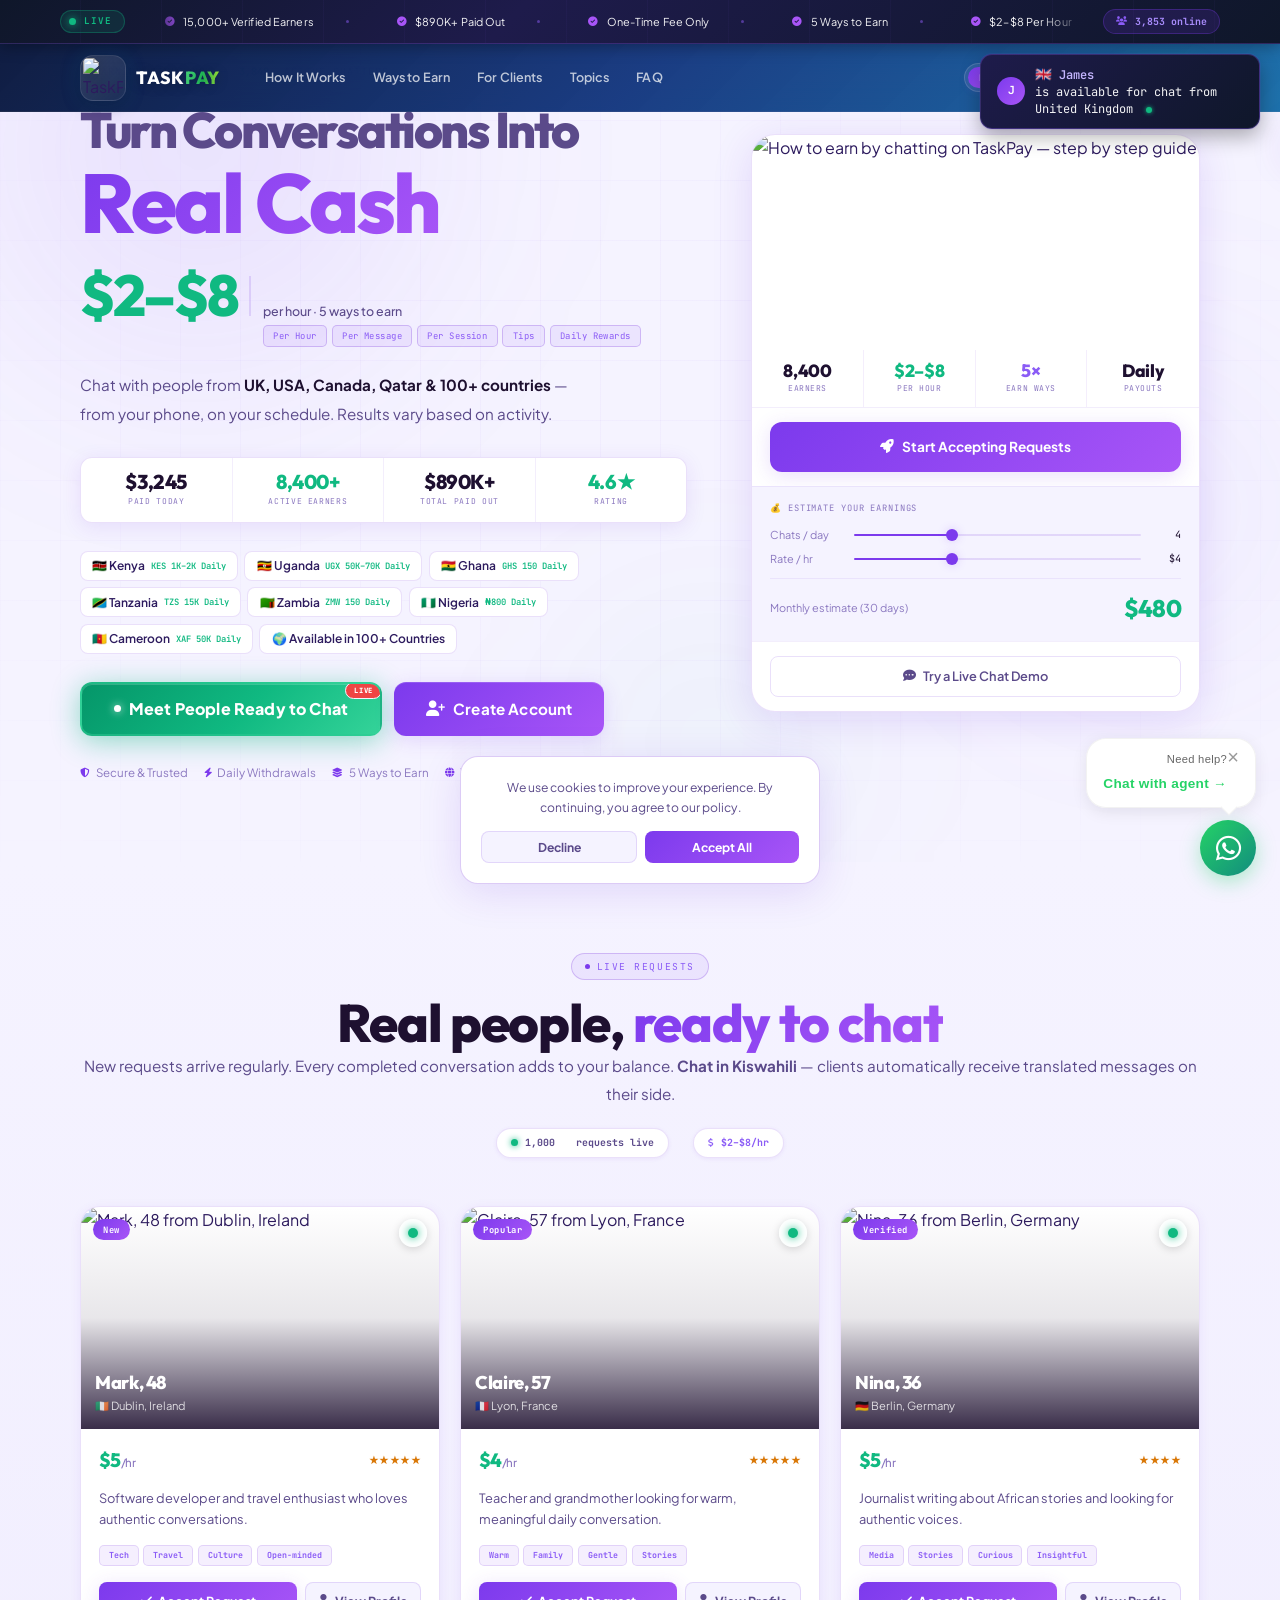
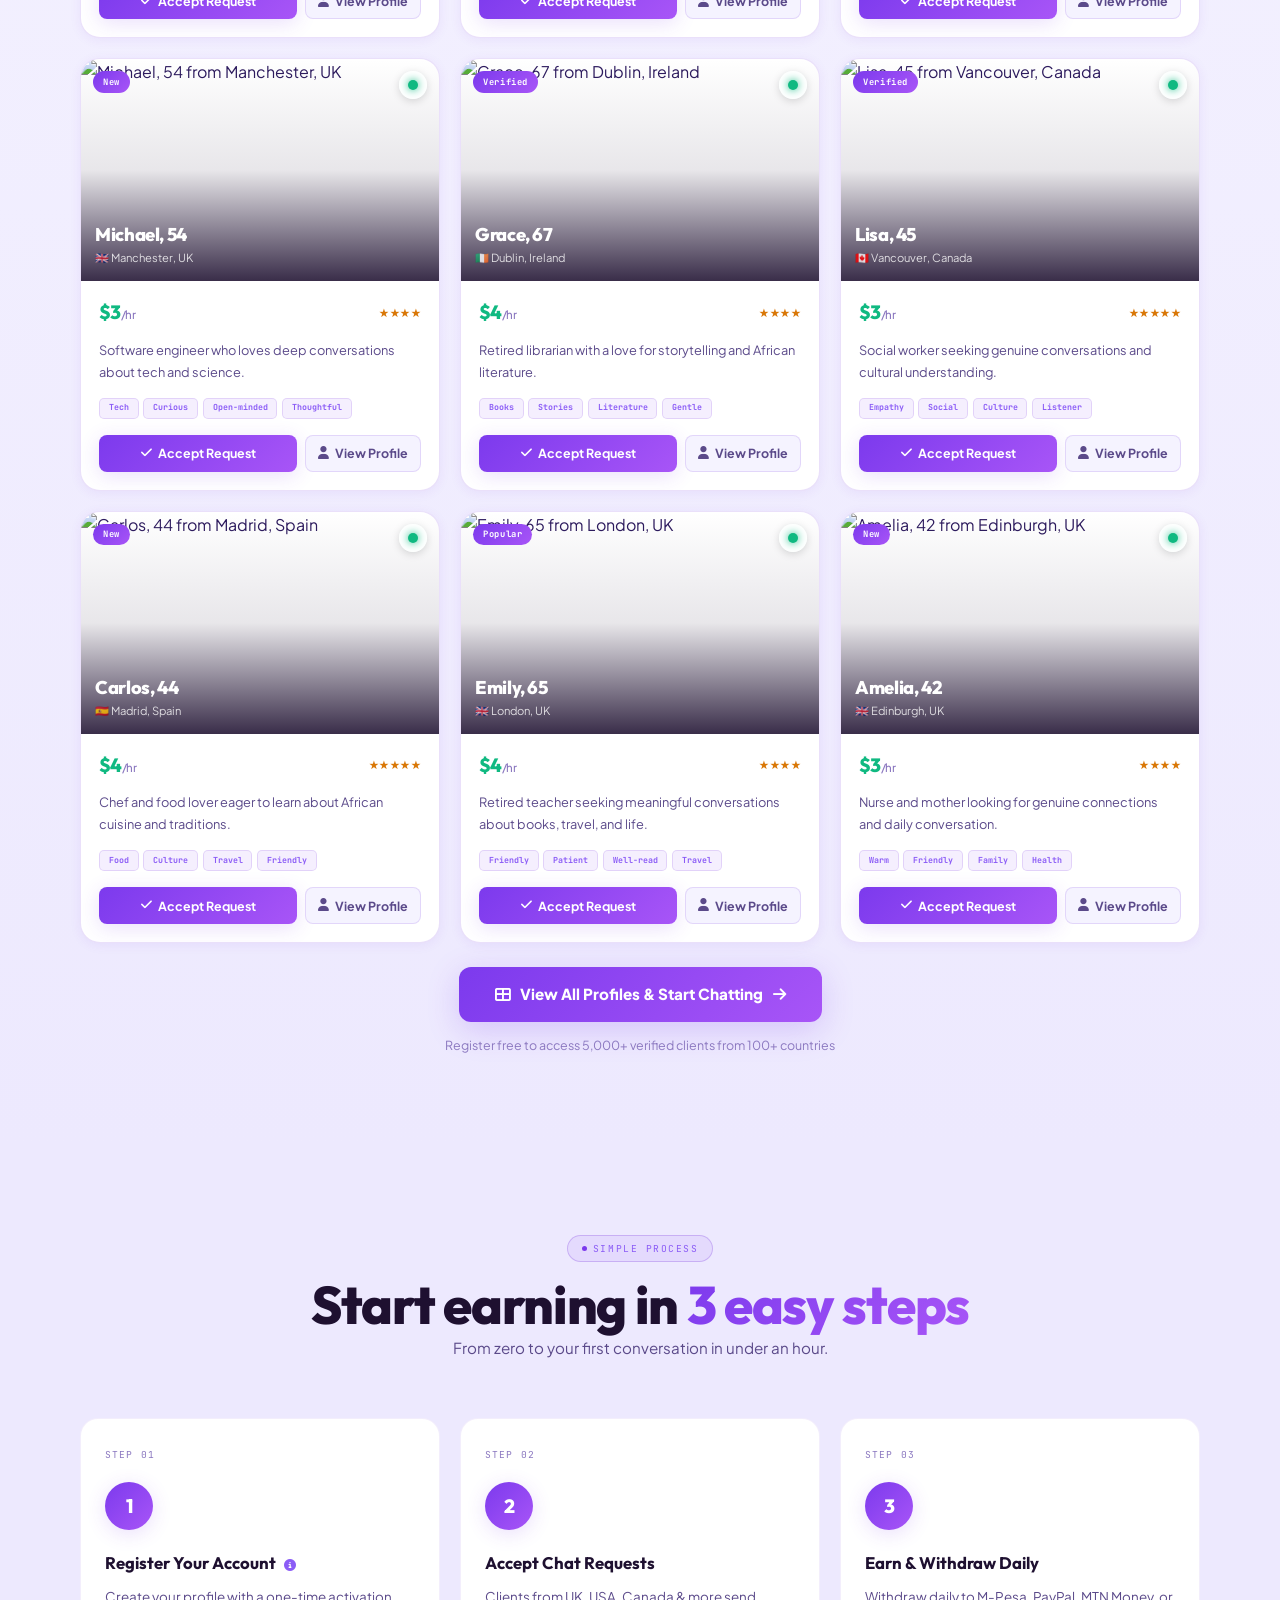
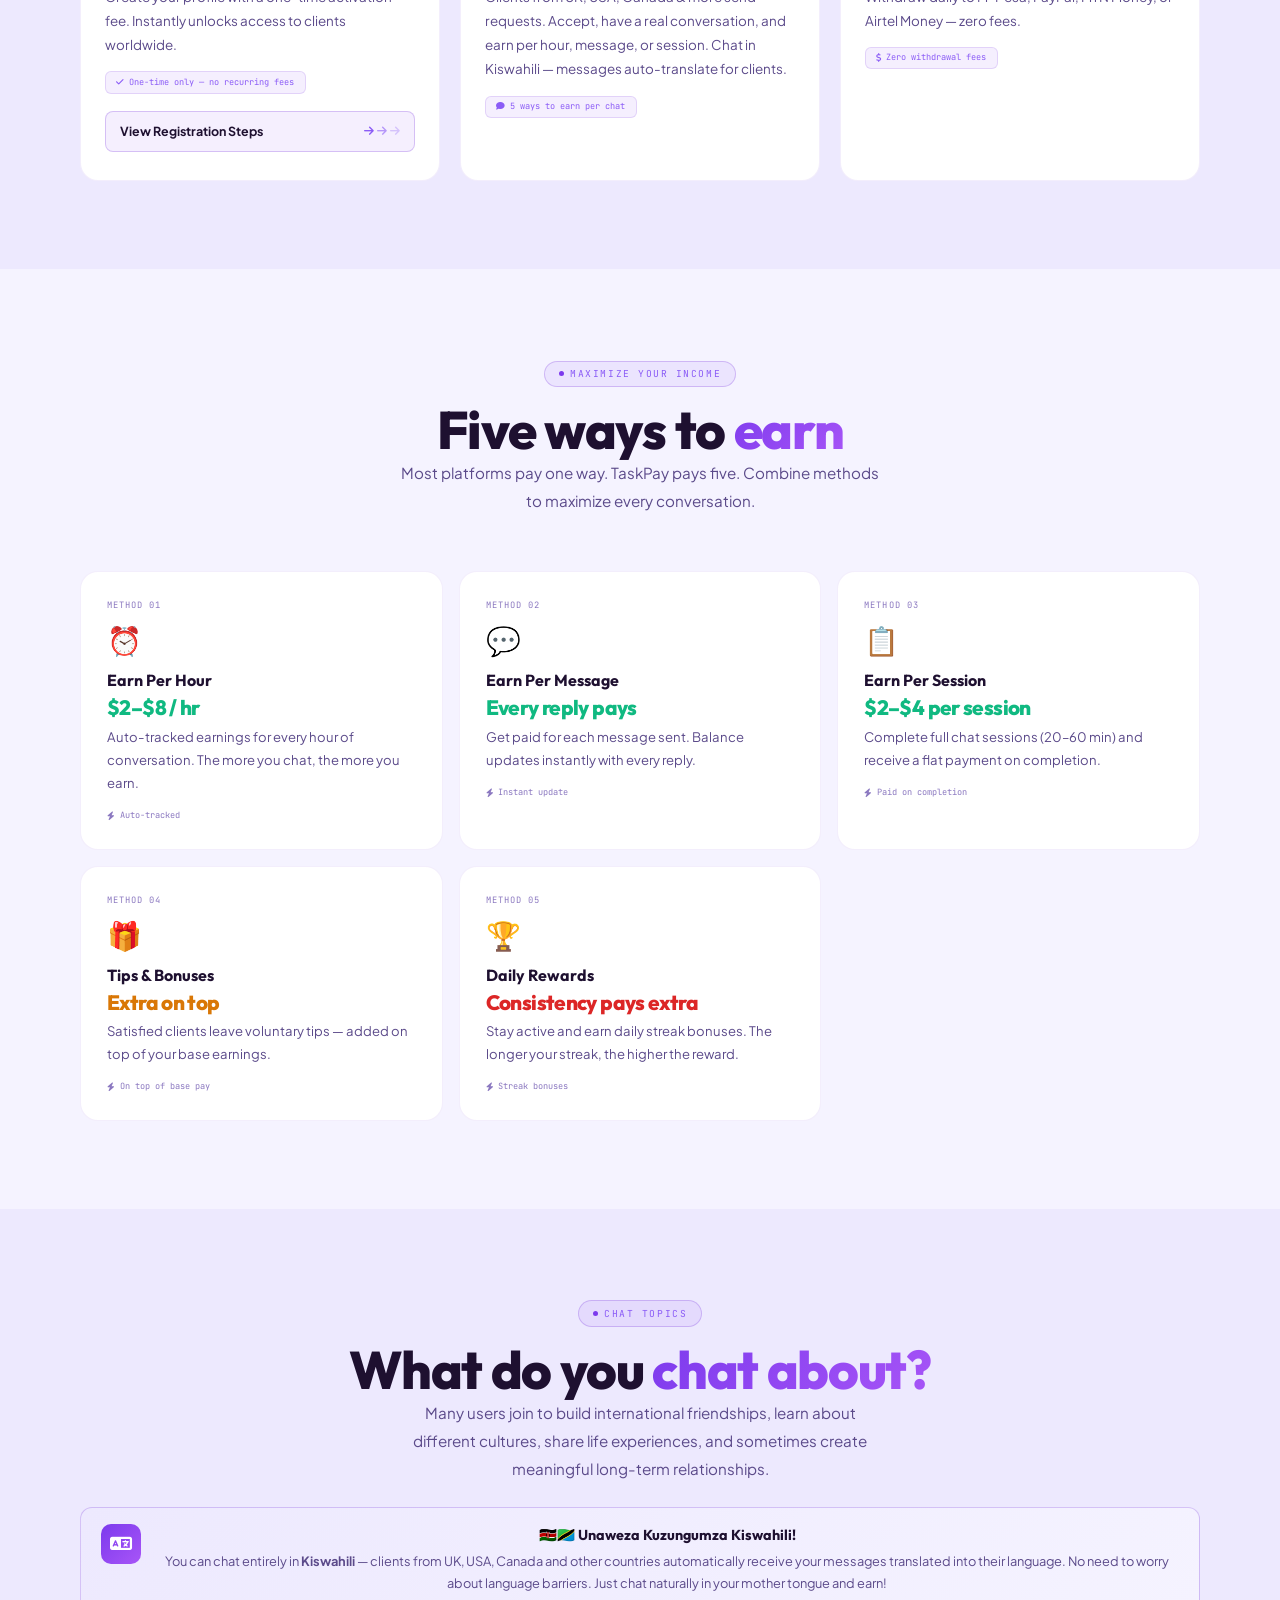
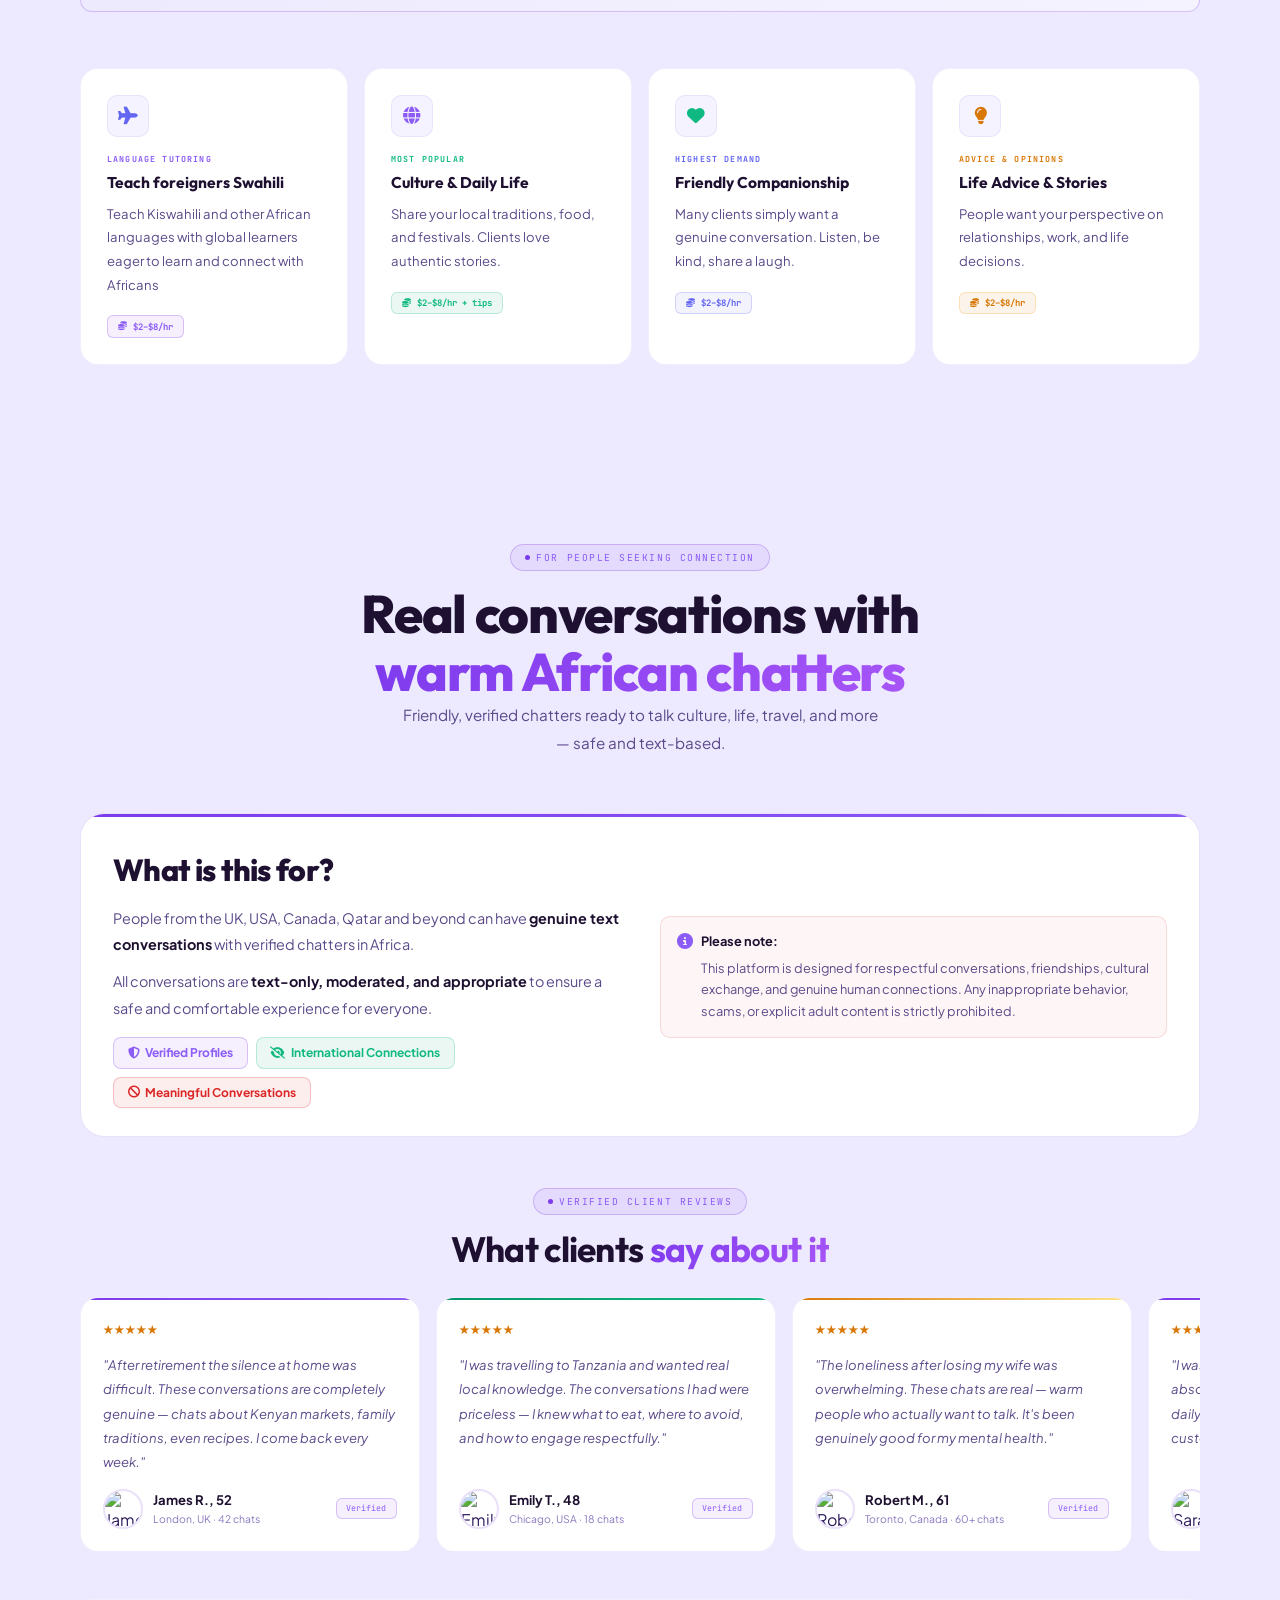
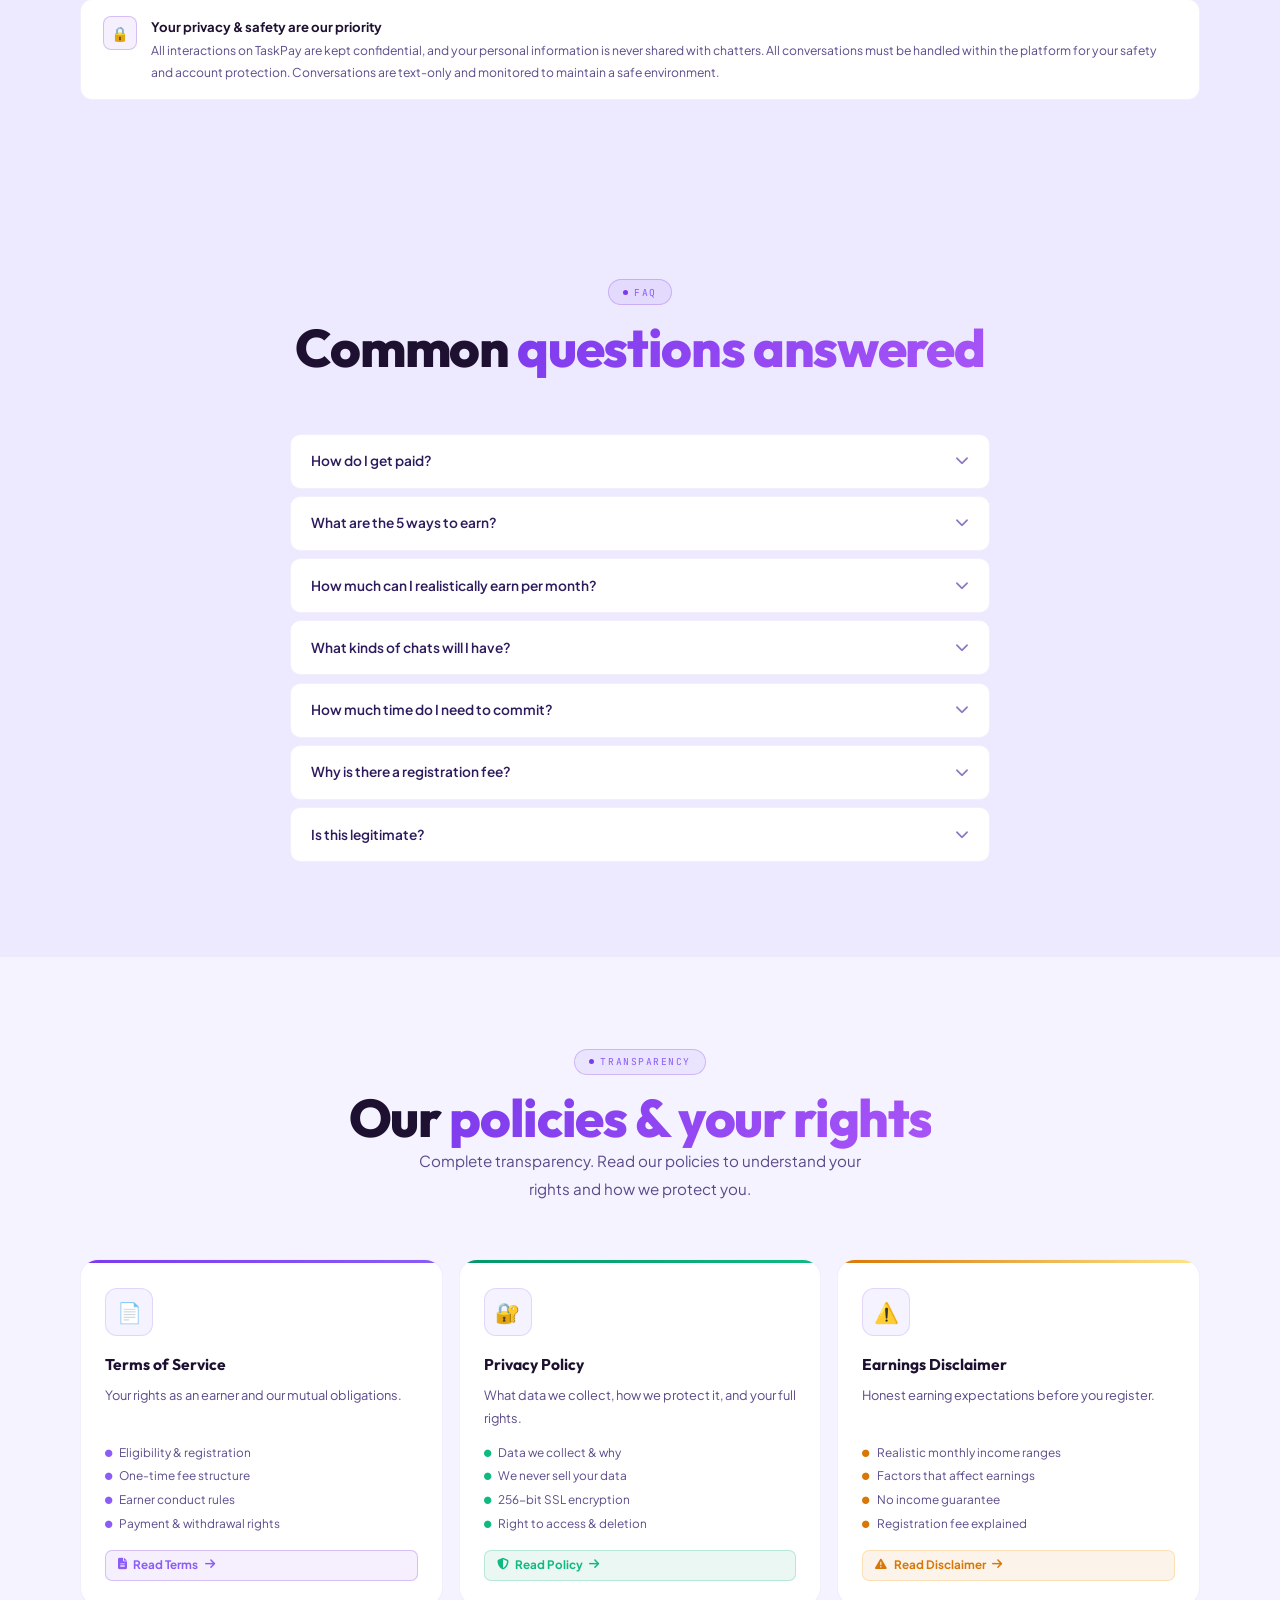
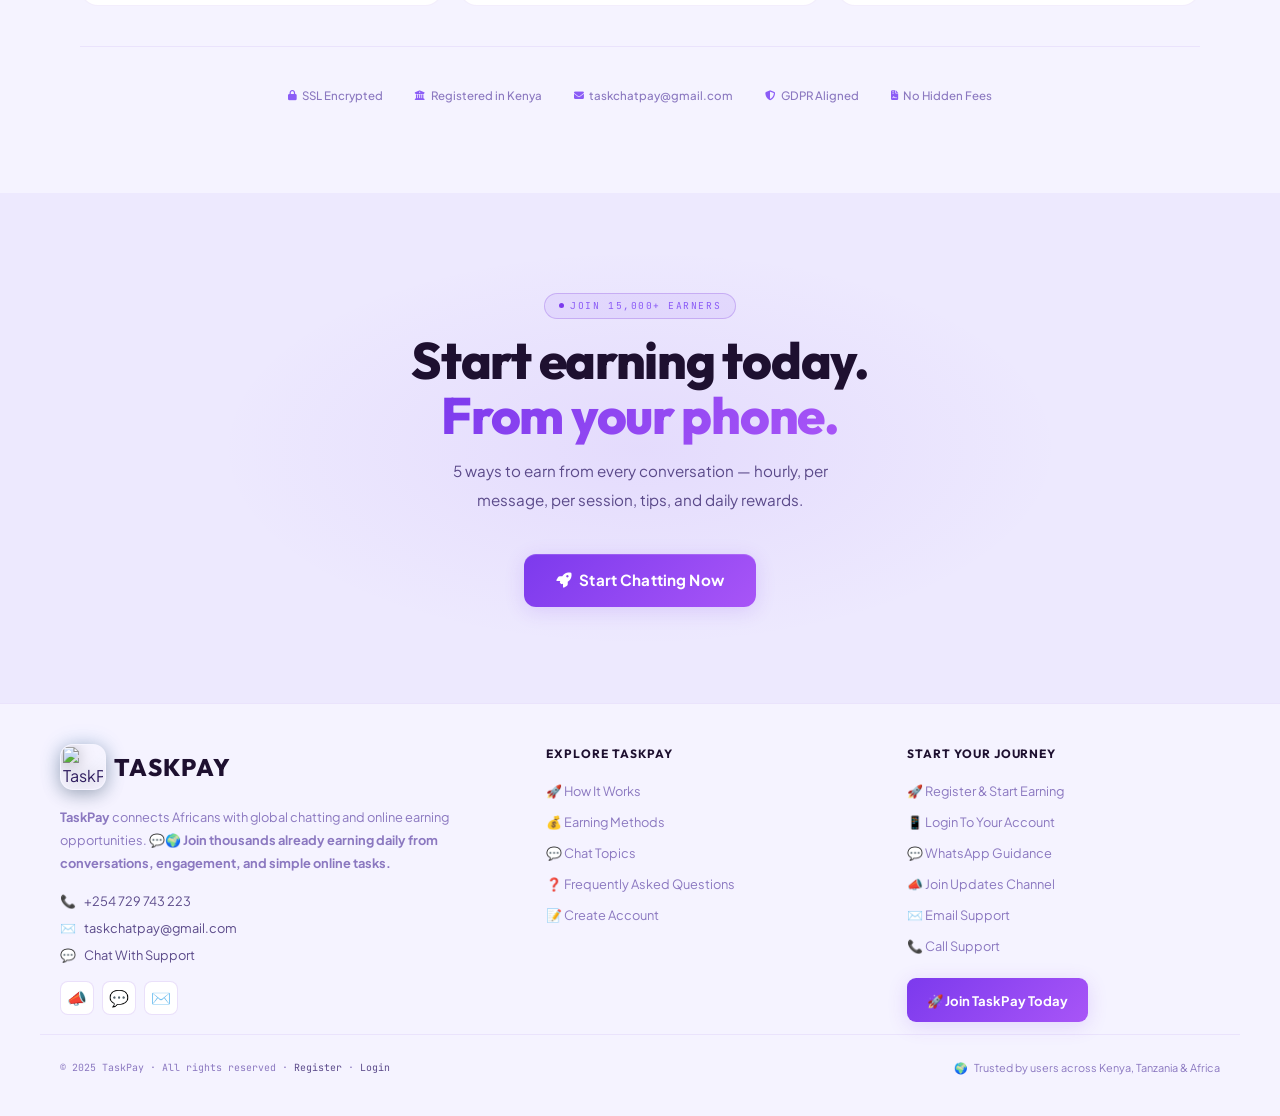
==== commit 2c746f5d: "Updated website" ====
--- a/index.html
+++ b/index.html
@@ -303,7 +303,7 @@
             style="width: 100%; justify-content: center"
           >
             <i class="fas fa-bolt"></i
-            ><span id="offerCtaTxt">Register Now</span>
+            ><span id="offerCtaTxt">Register Here</span>
           </button>
         </div>
         <div class="om-foot">
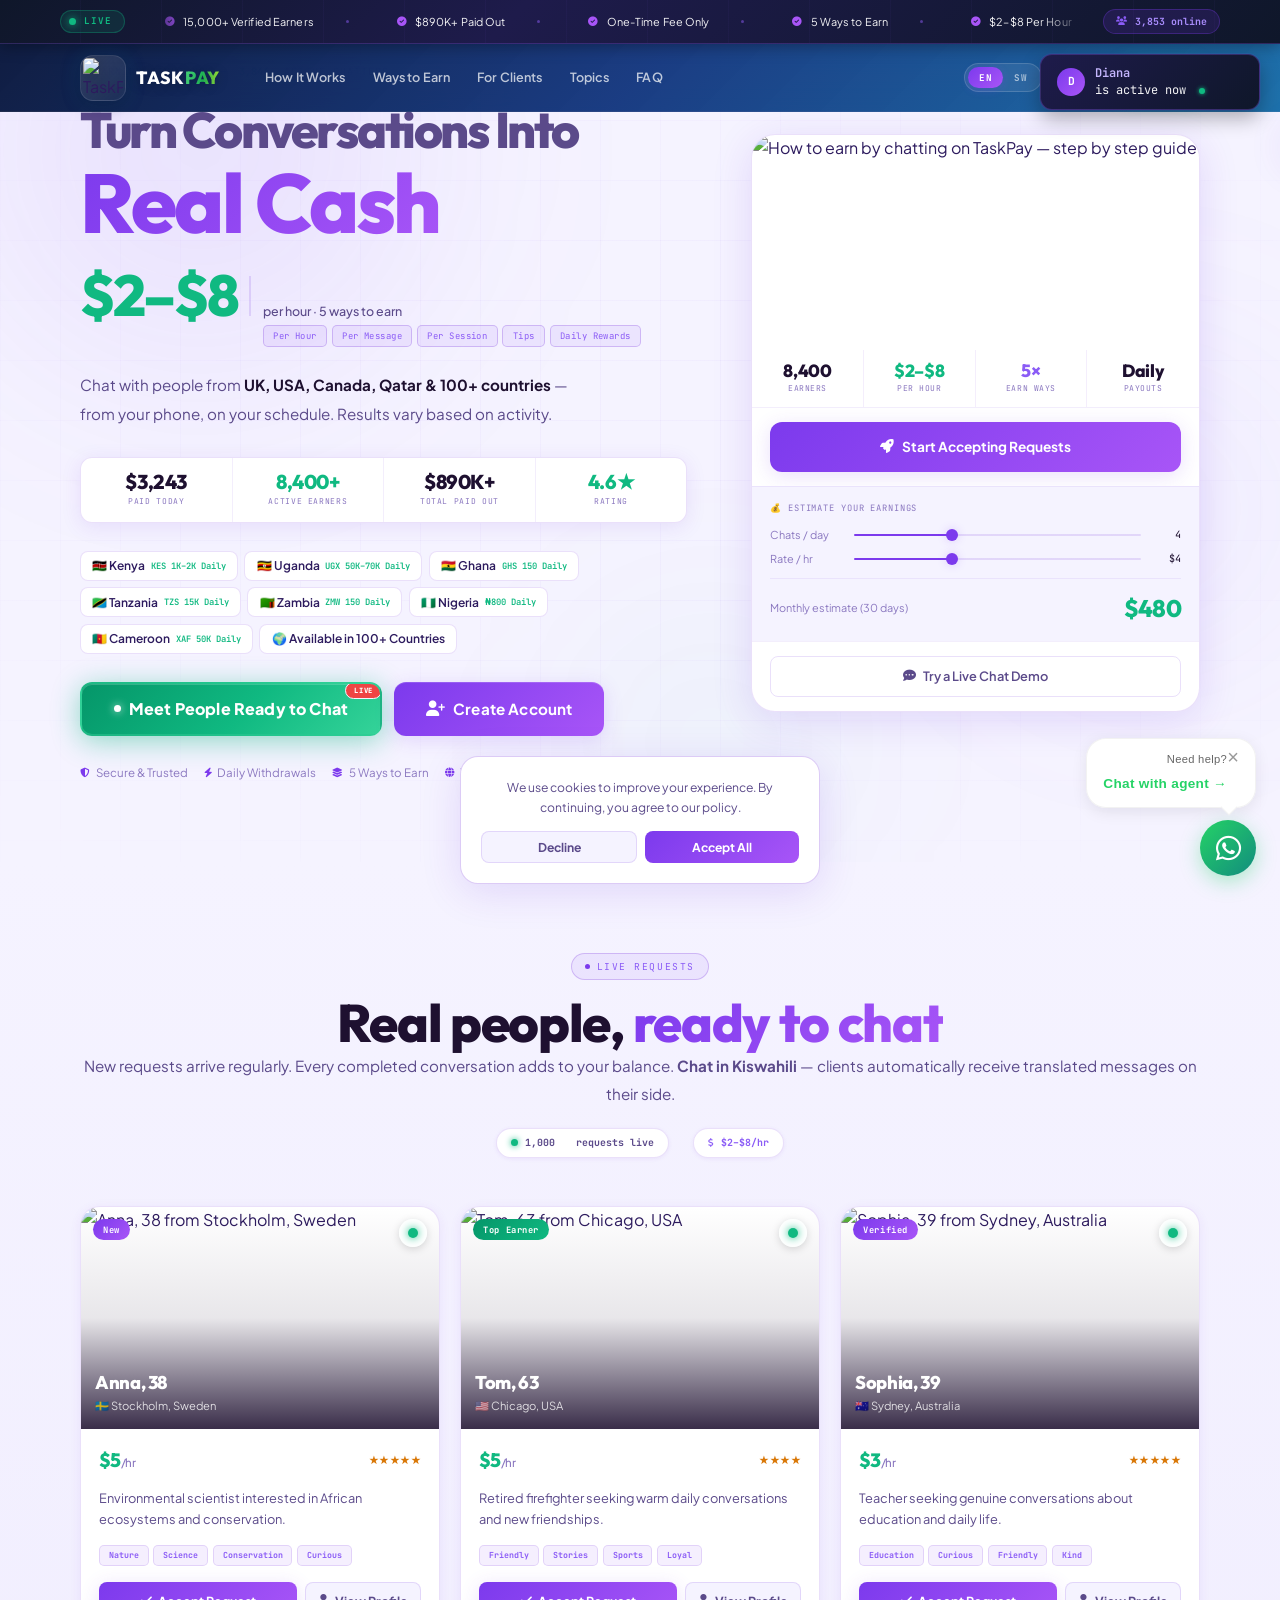
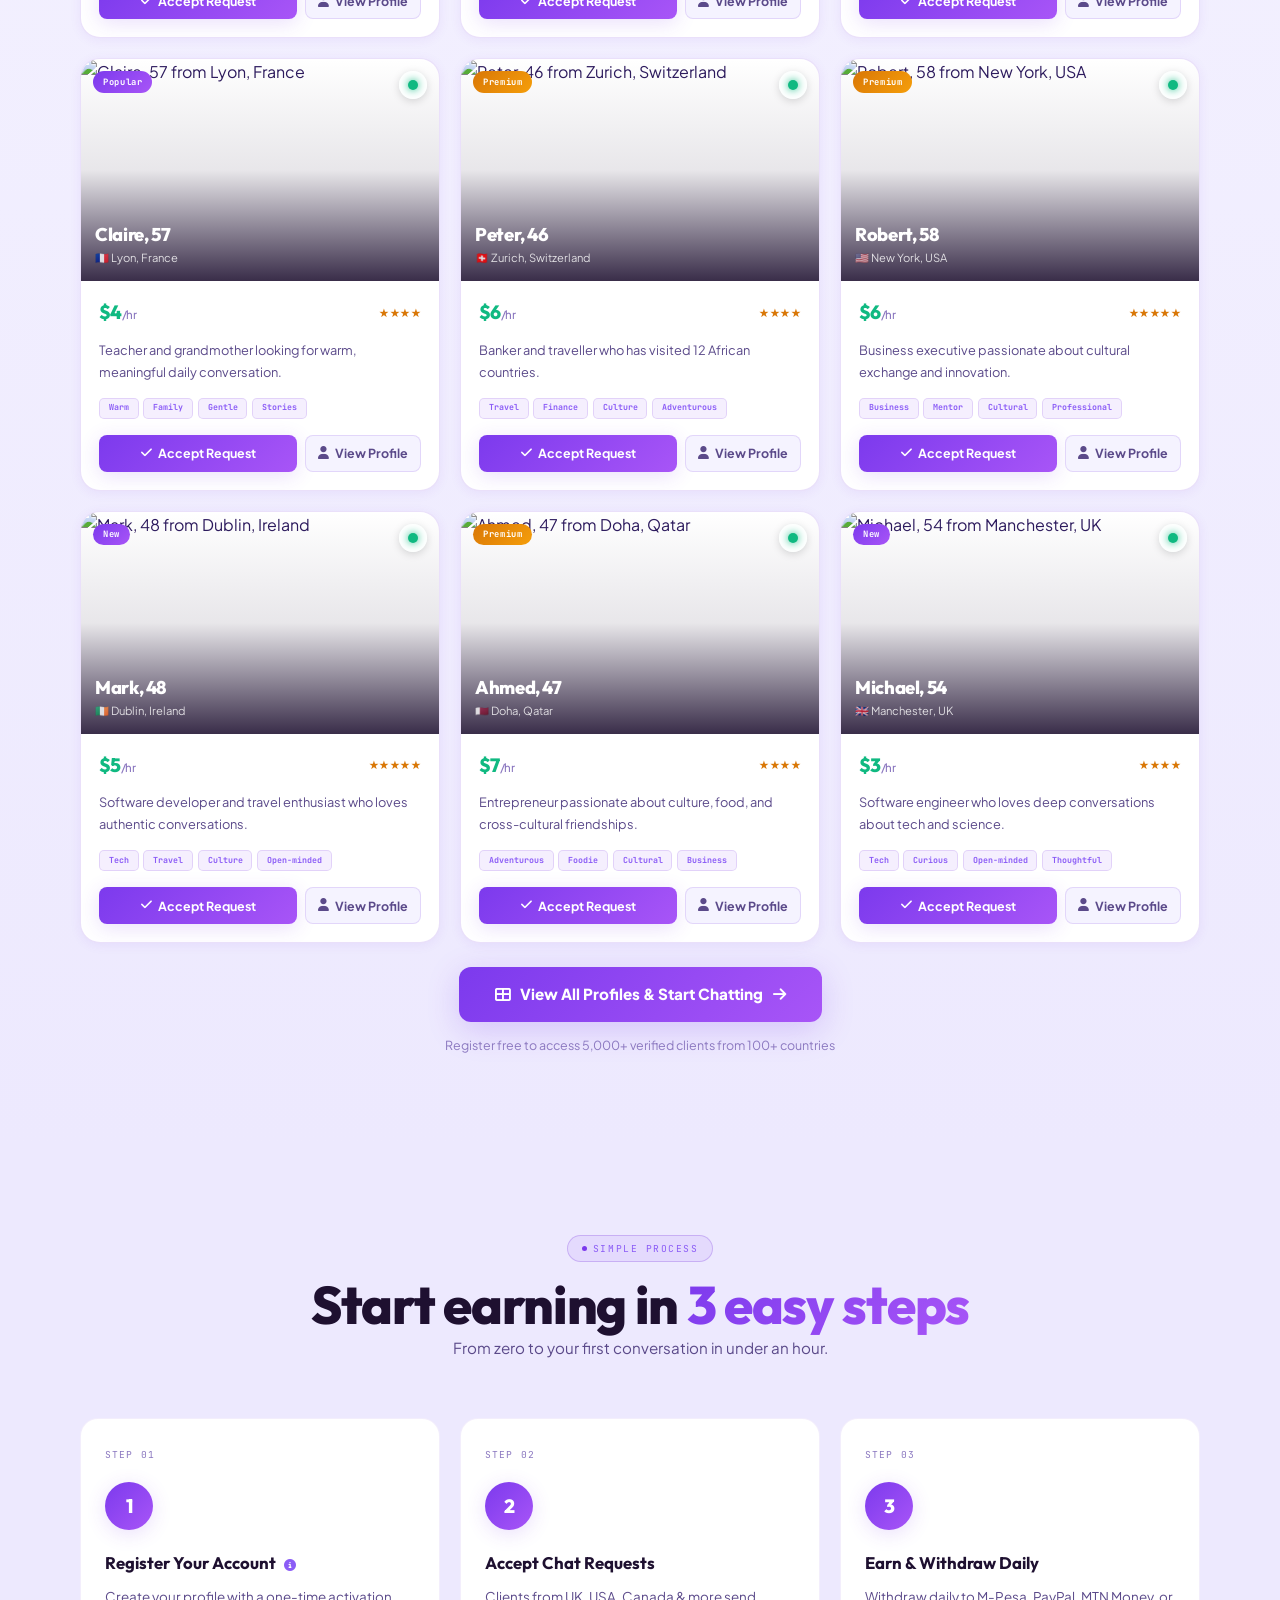
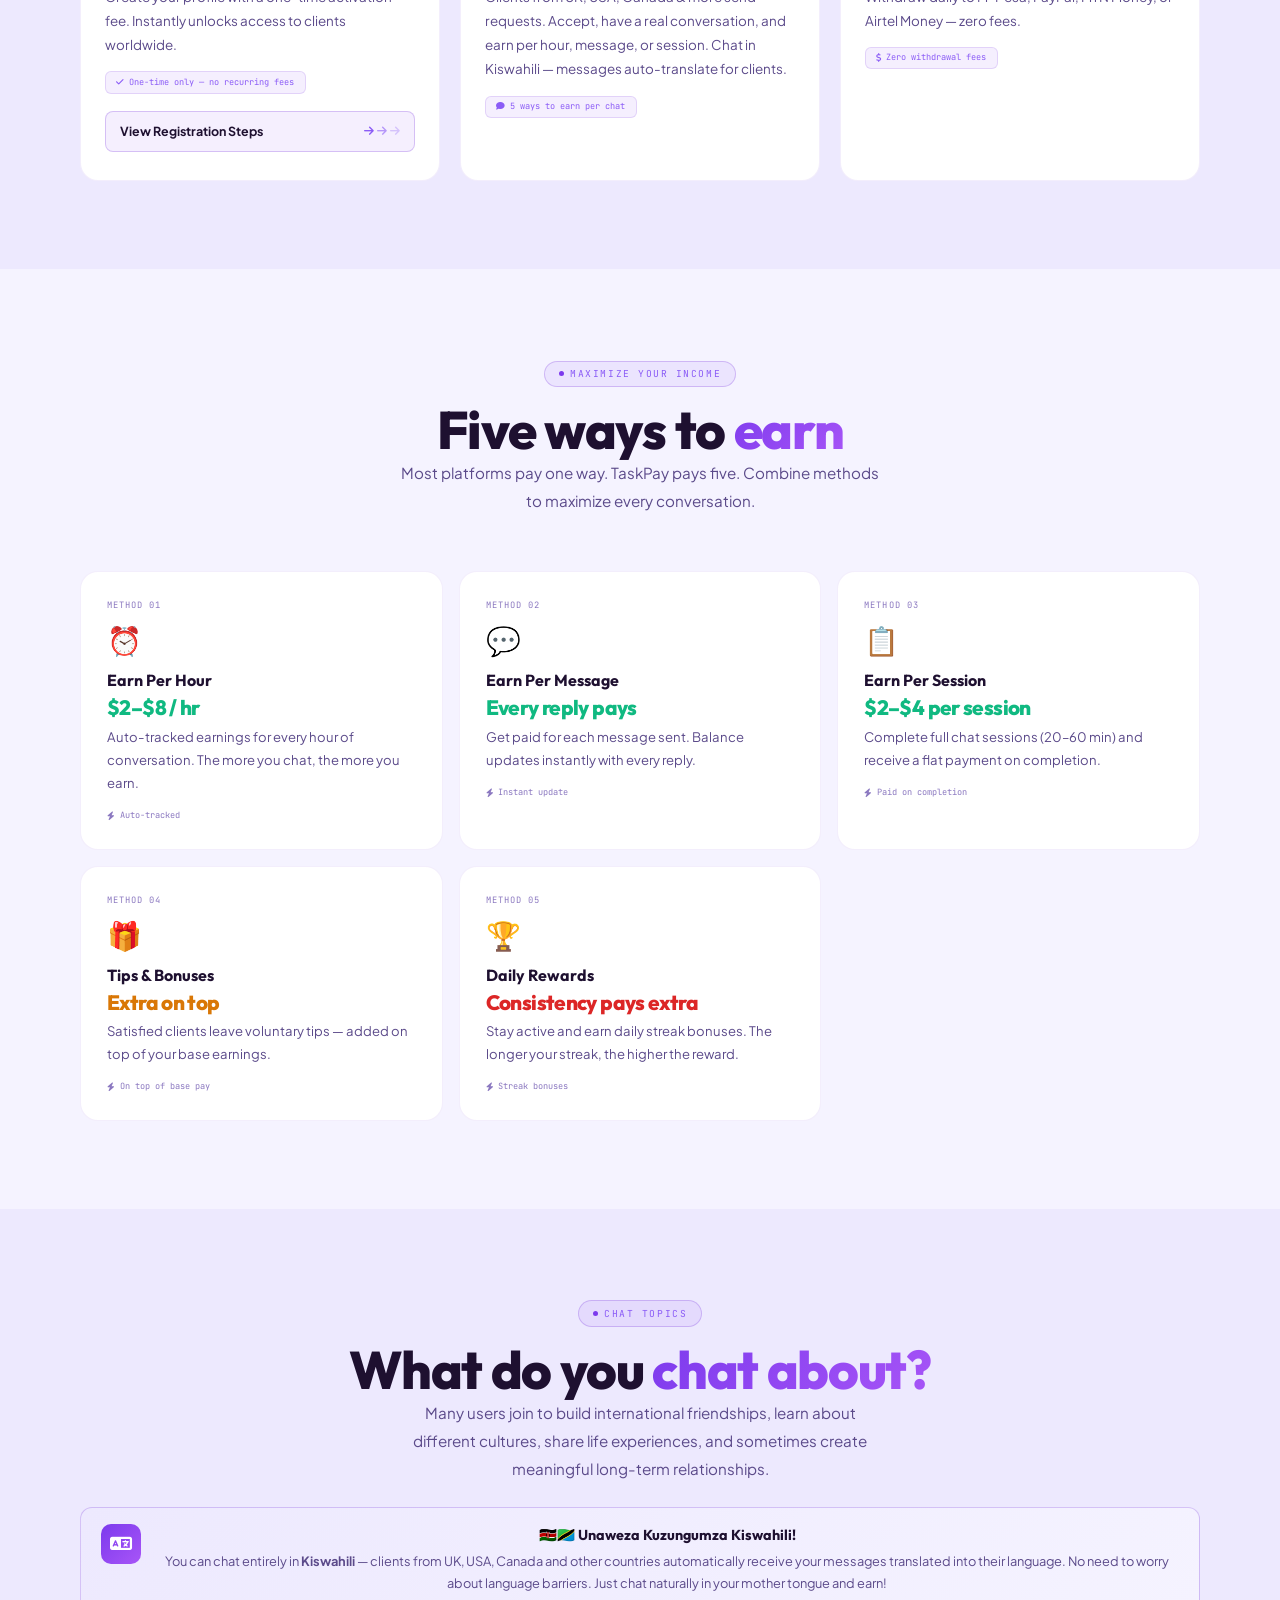
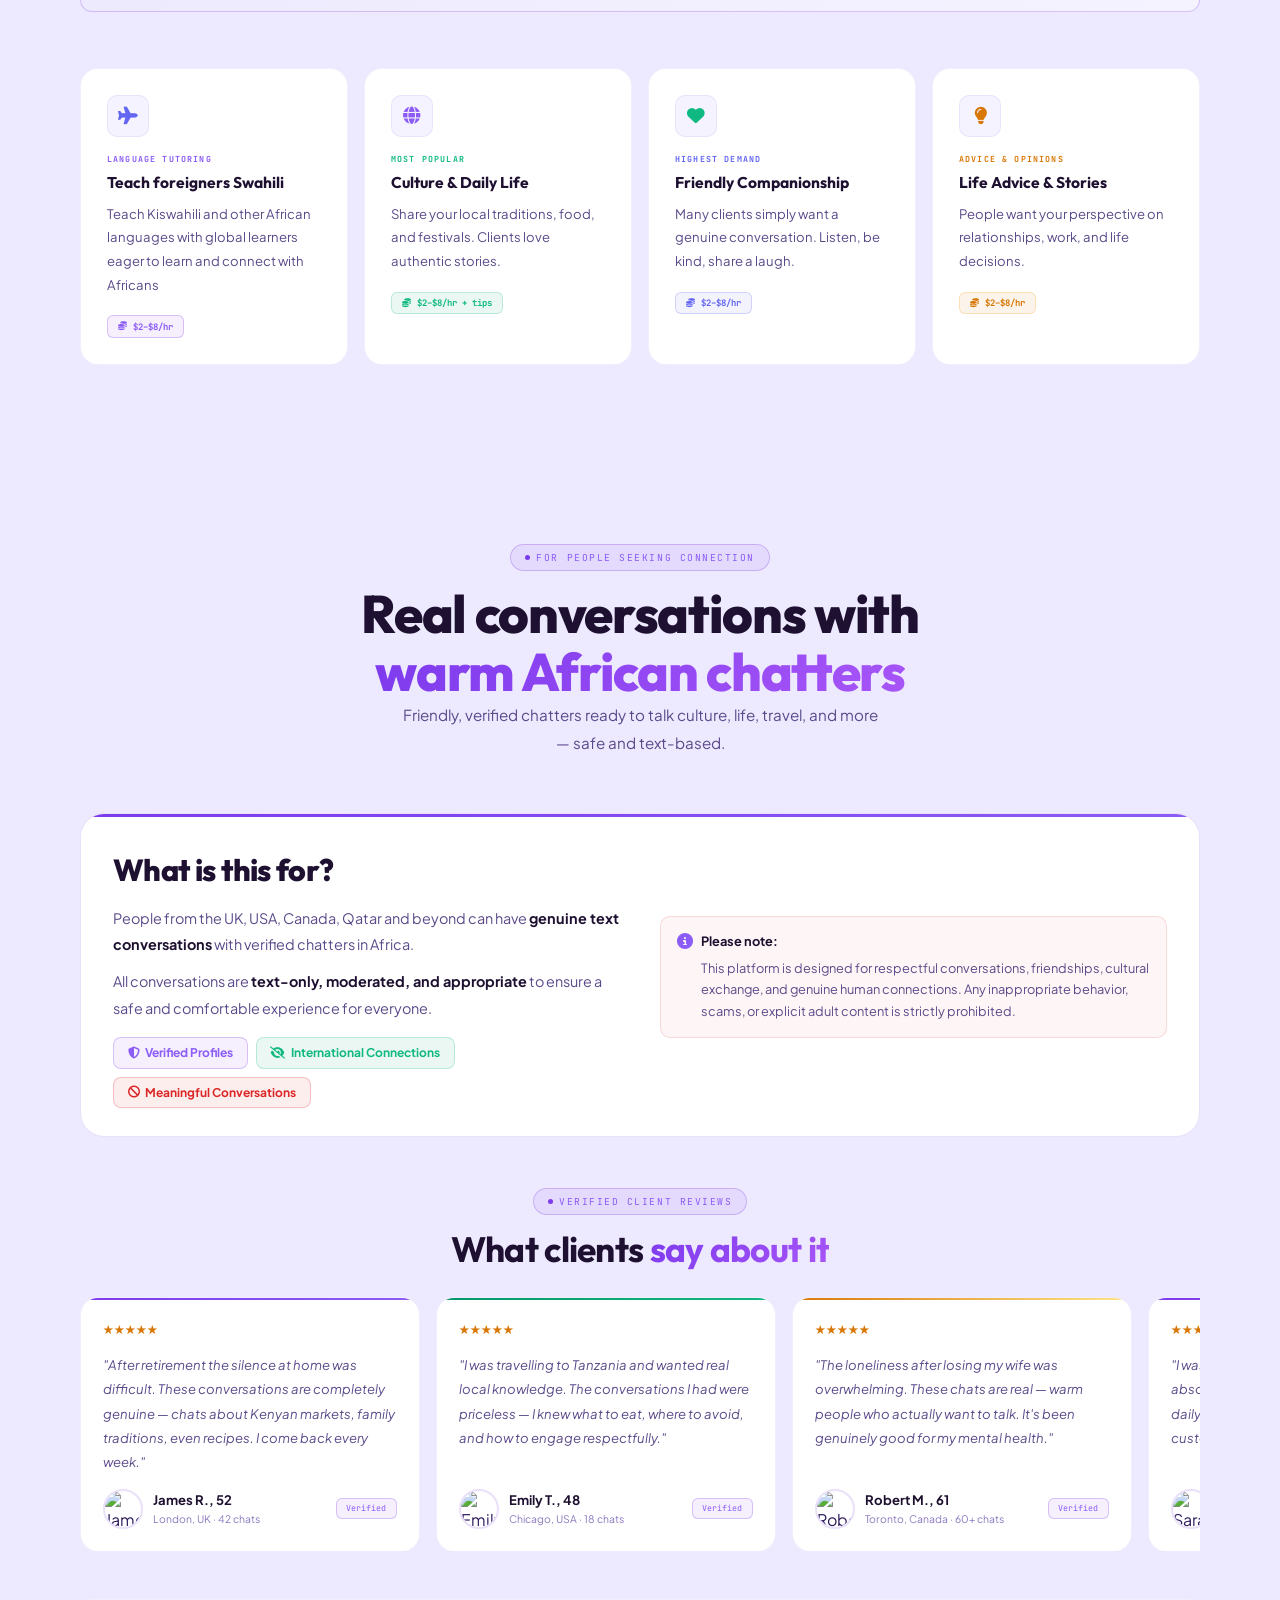
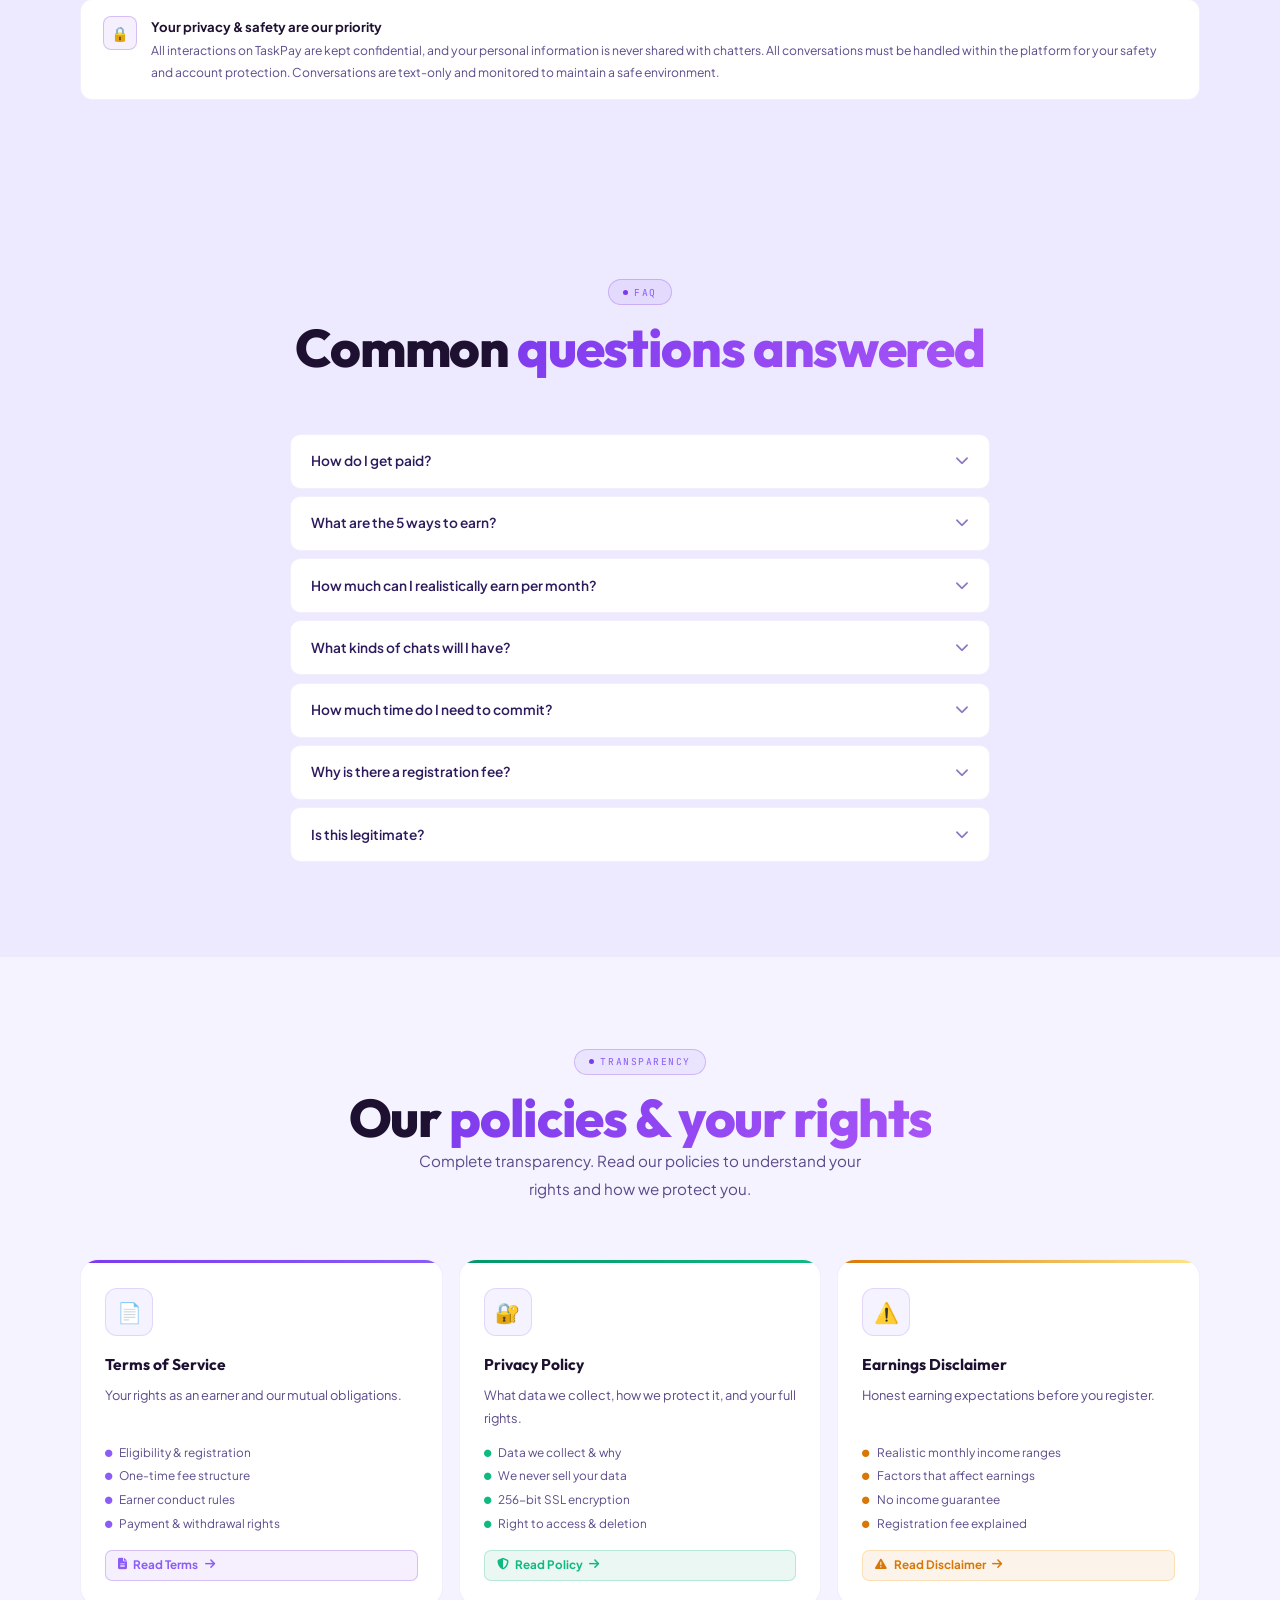
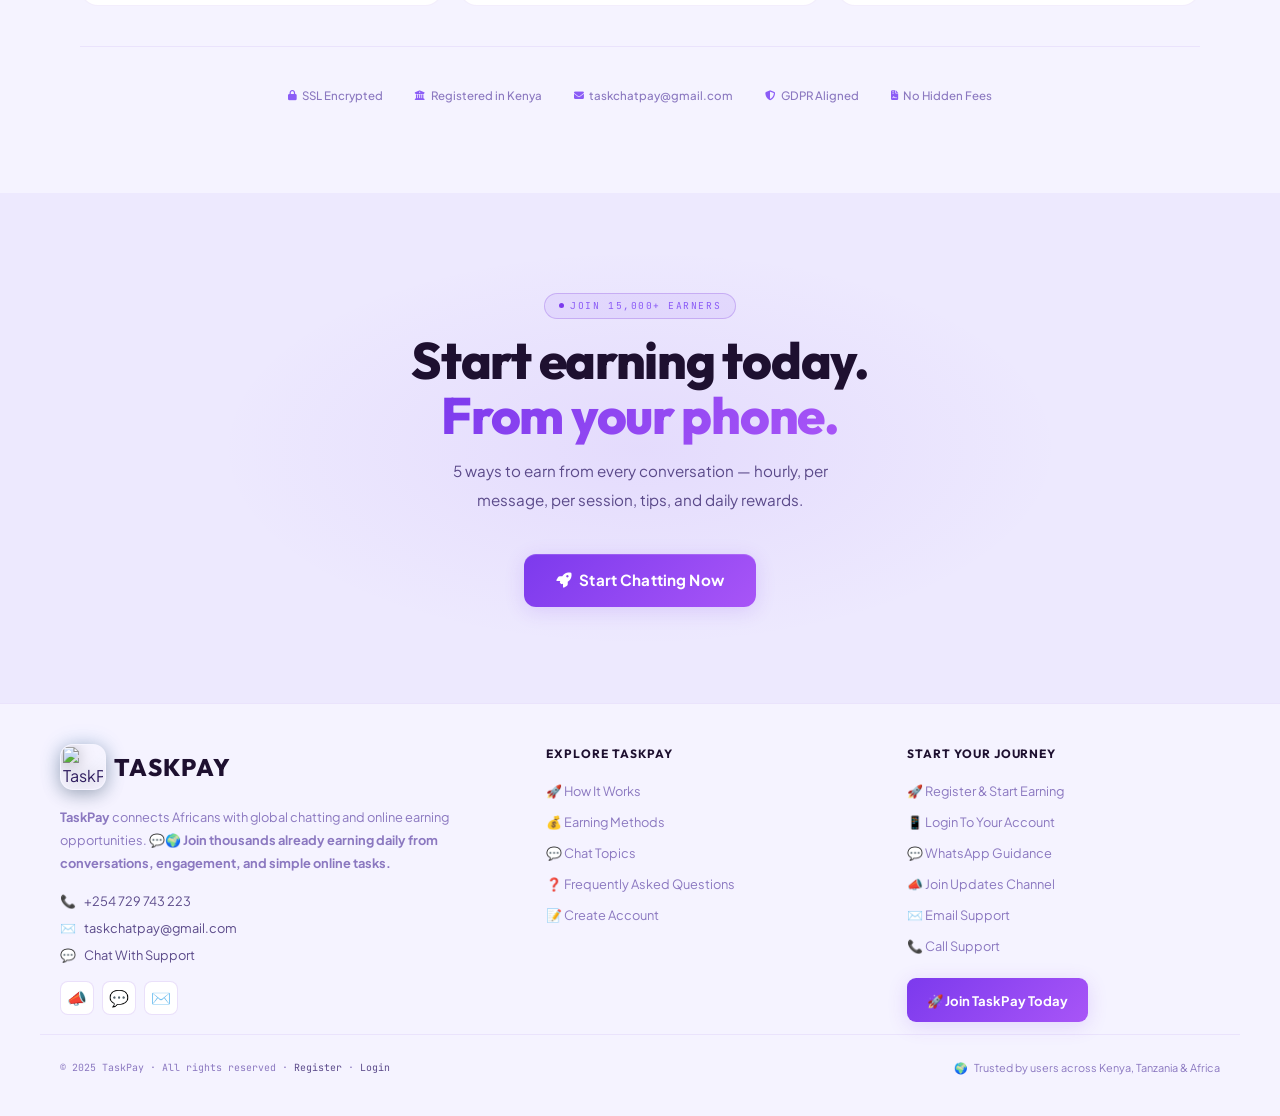
==== commit b4e36a66: "Updated website" ====
--- a/index.html
+++ b/index.html
@@ -49,7 +49,7 @@
     />
     <meta
       property="og:image"
-      content="https://res.cloudinary.com/dovhxt8ye/image/upload/v1777884222/how-to-chat-in-Starhela_xrjfnk.png"
+      content="https://res.cloudinary.com/dovhxt8ye/image/upload/v1779053048/taskpay-logo_wtn6lq.png"
     />
     <meta property="og:image:width" content="1200" />
     <meta property="og:image:height" content="630" />
@@ -74,7 +74,7 @@
     />
     <meta
       name="twitter:image"
-      content="https://res.cloudinary.com/dovhxt8ye/image/upload/v1777884222/how-to-chat-in-Starhela_xrjfnk.png"
+      content="https://res.cloudinary.com/dovhxt8ye/image/upload/v1779053048/taskpay-logo_wtn6lq.png"
     />
 
     <!-- ═══ PERFORMANCE HINTS ═══ -->
@@ -853,7 +853,7 @@
           <div class="chat-widget">
             <div class="req-panel fu">
               <img
-                src="https://res.cloudinary.com/dovhxt8ye/image/upload/v1777884222/how-to-chat-in-Starhela_xrjfnk.png"
+                src="https://res.cloudinary.com/dovhxt8ye/image/upload/v1779103094/taskpay-hero_o4vfaq.png"
                 alt="How to earn by chatting on TaskPay — step by step guide"
                 class="req-panel-img"
                 loading="lazy"
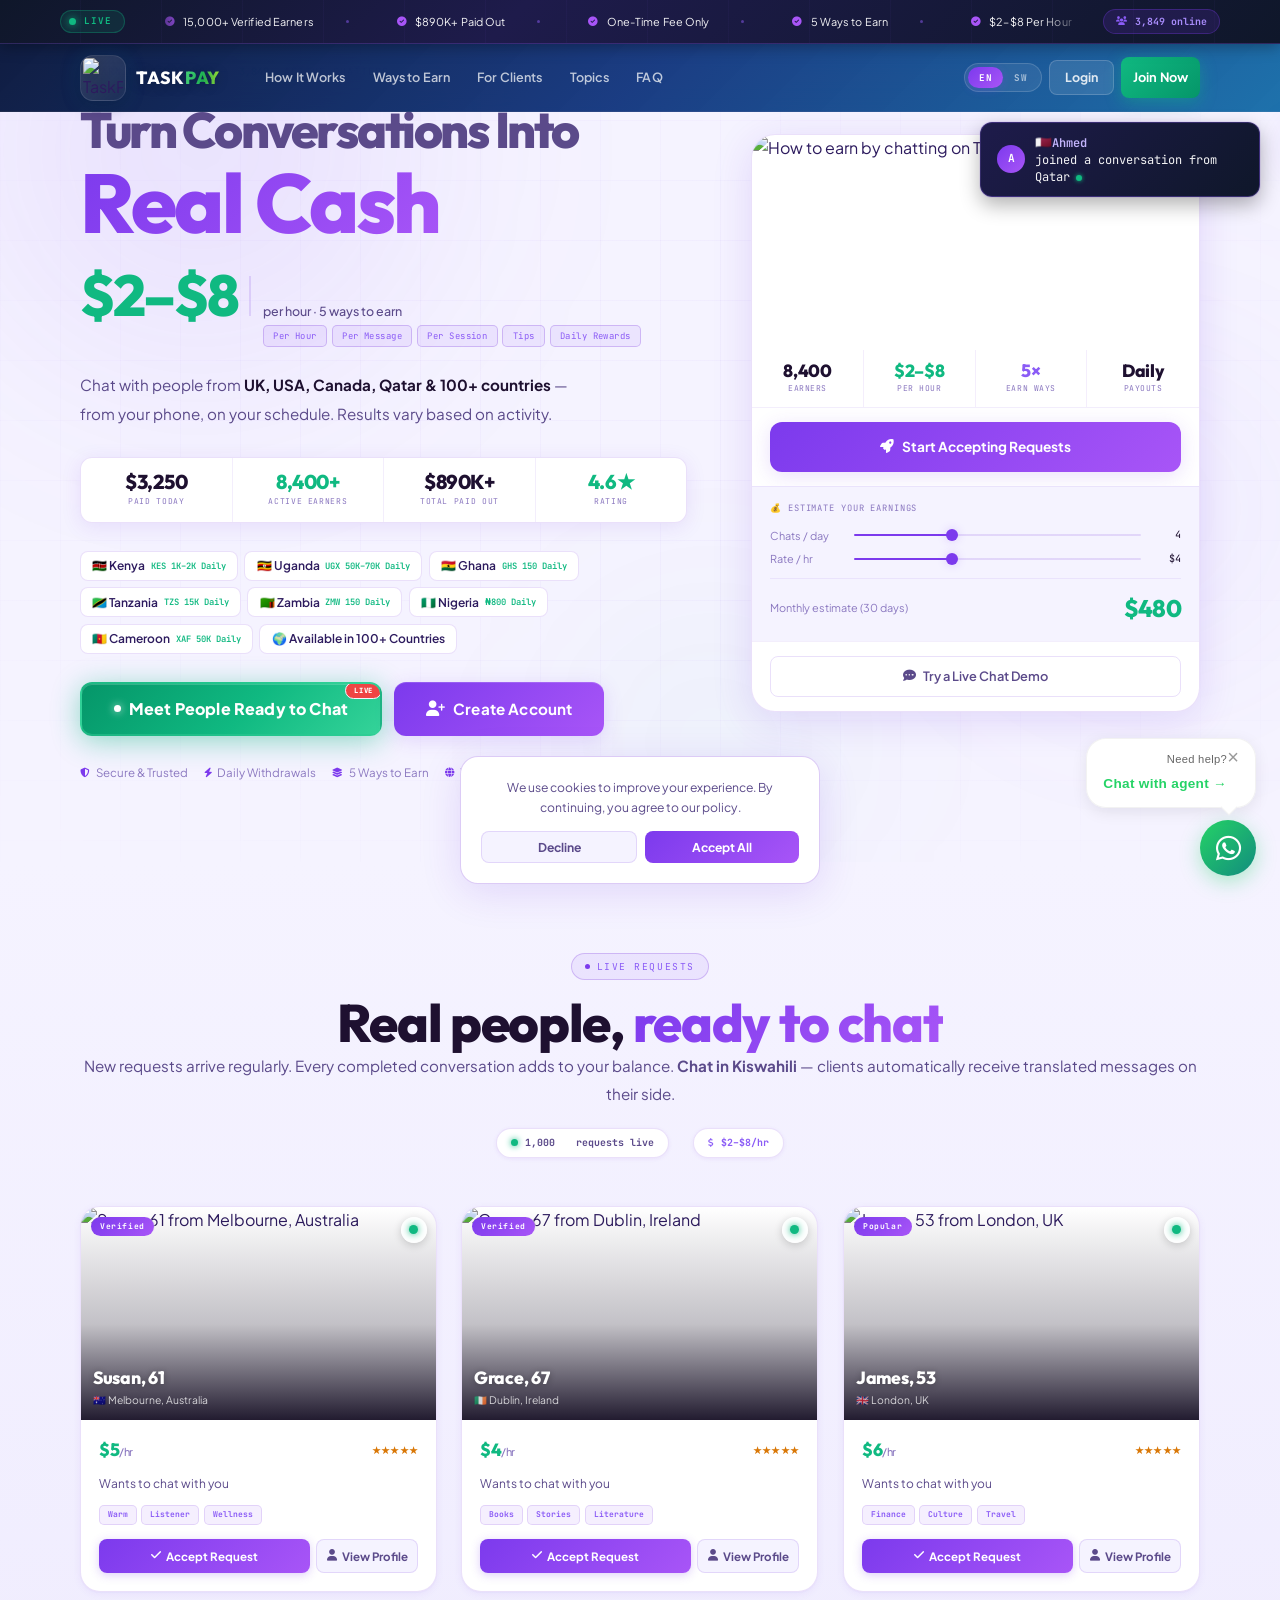
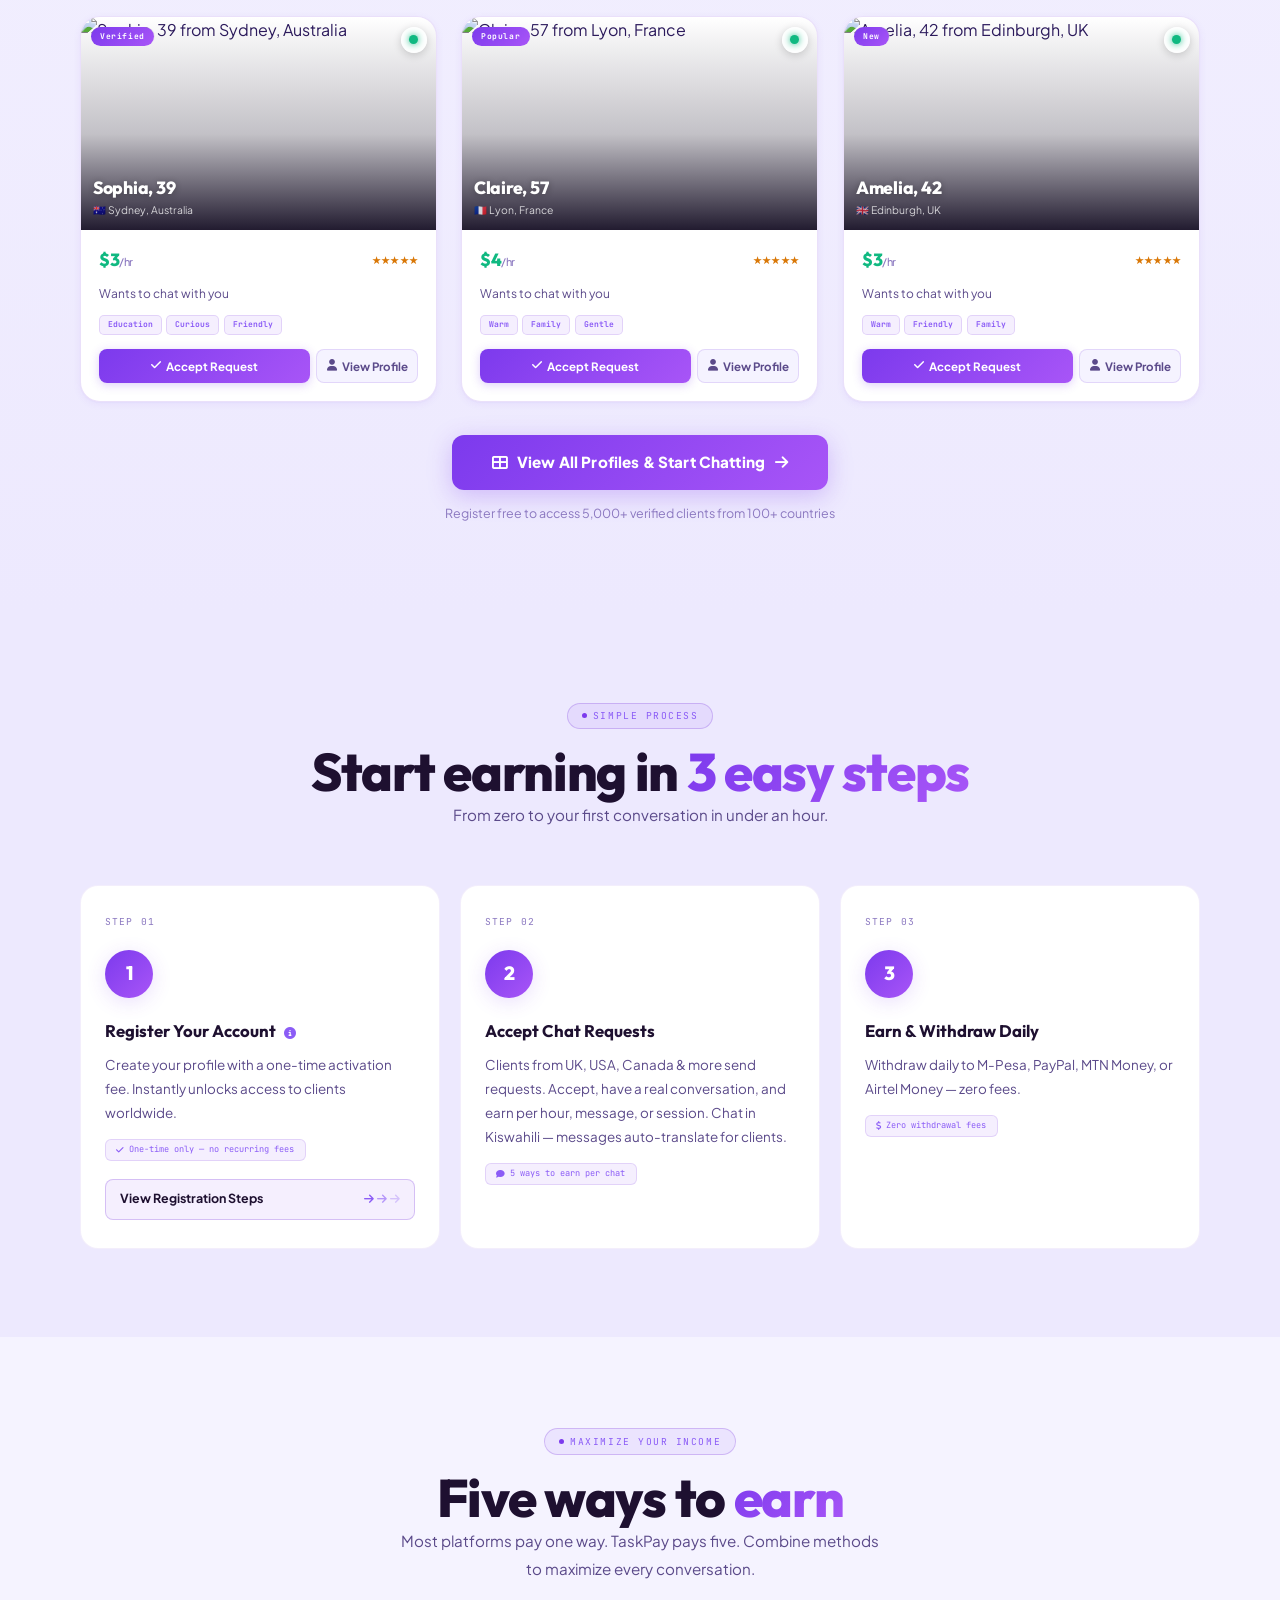
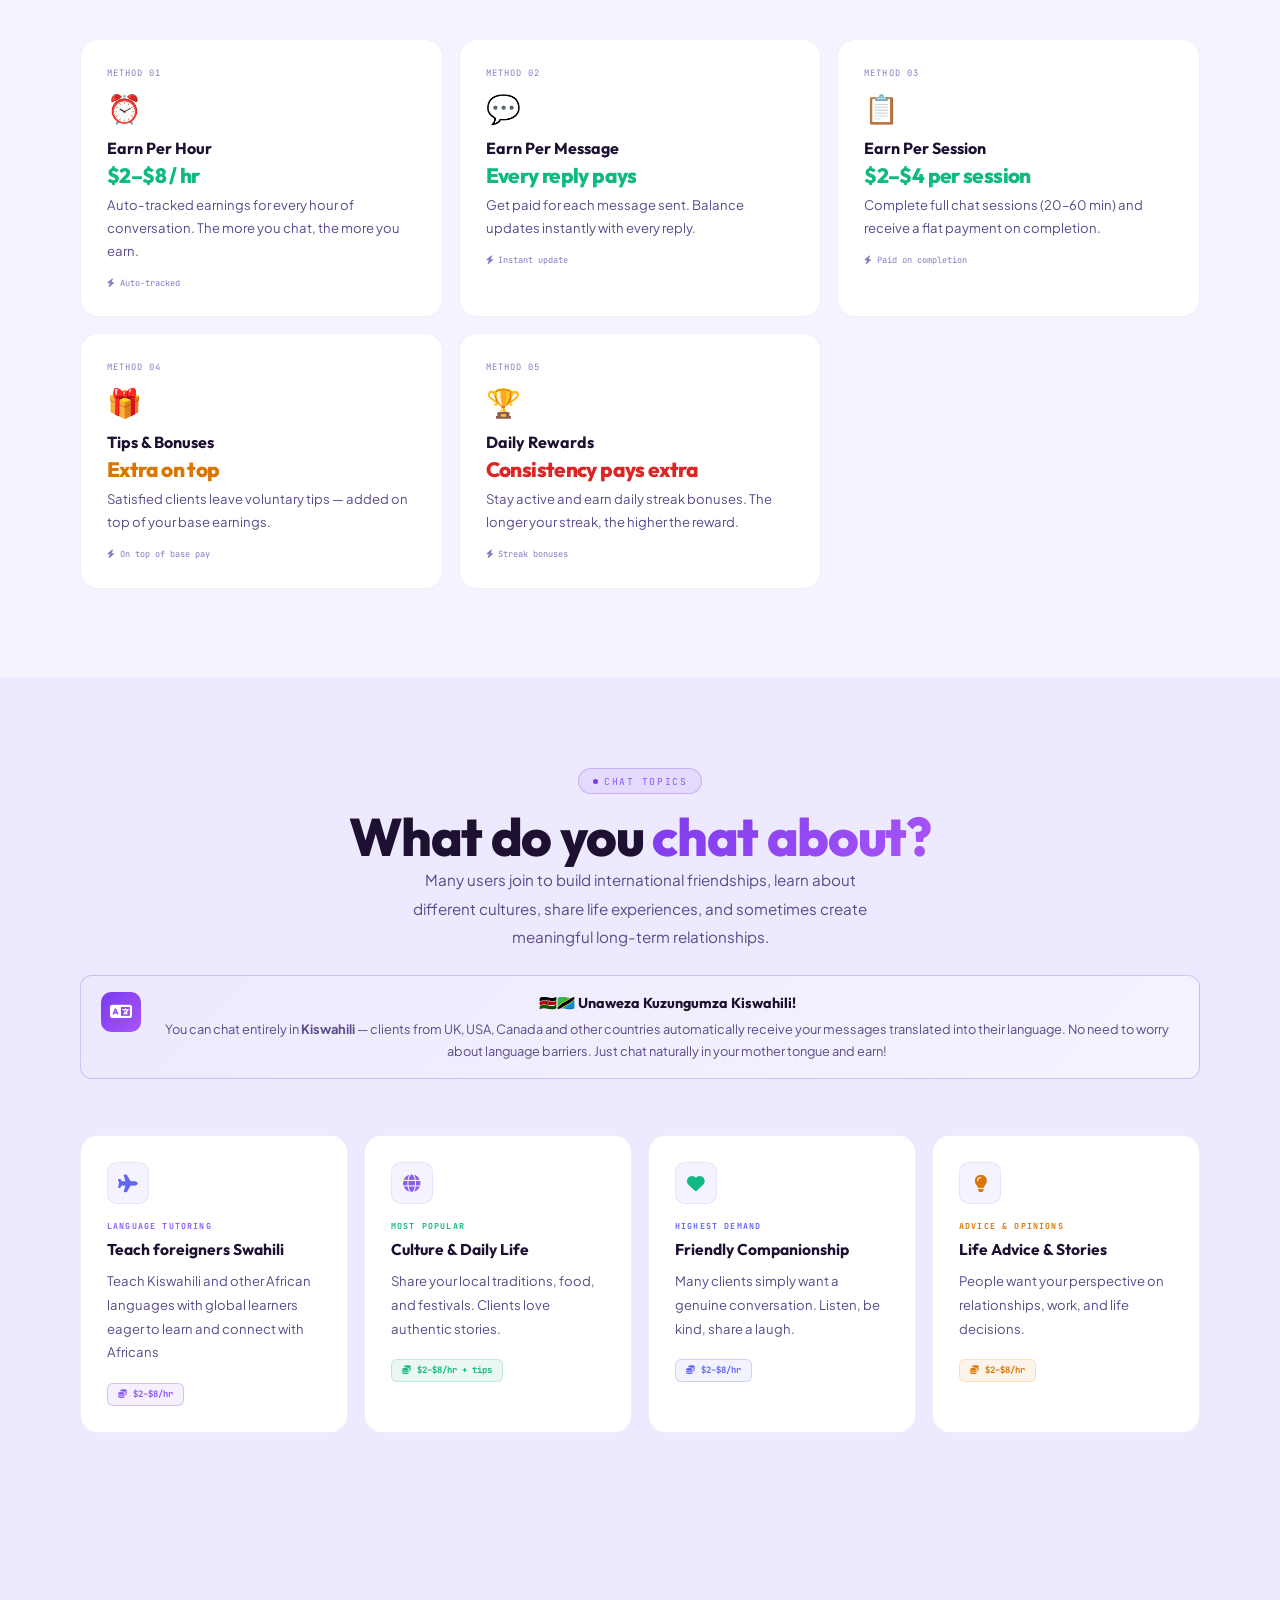
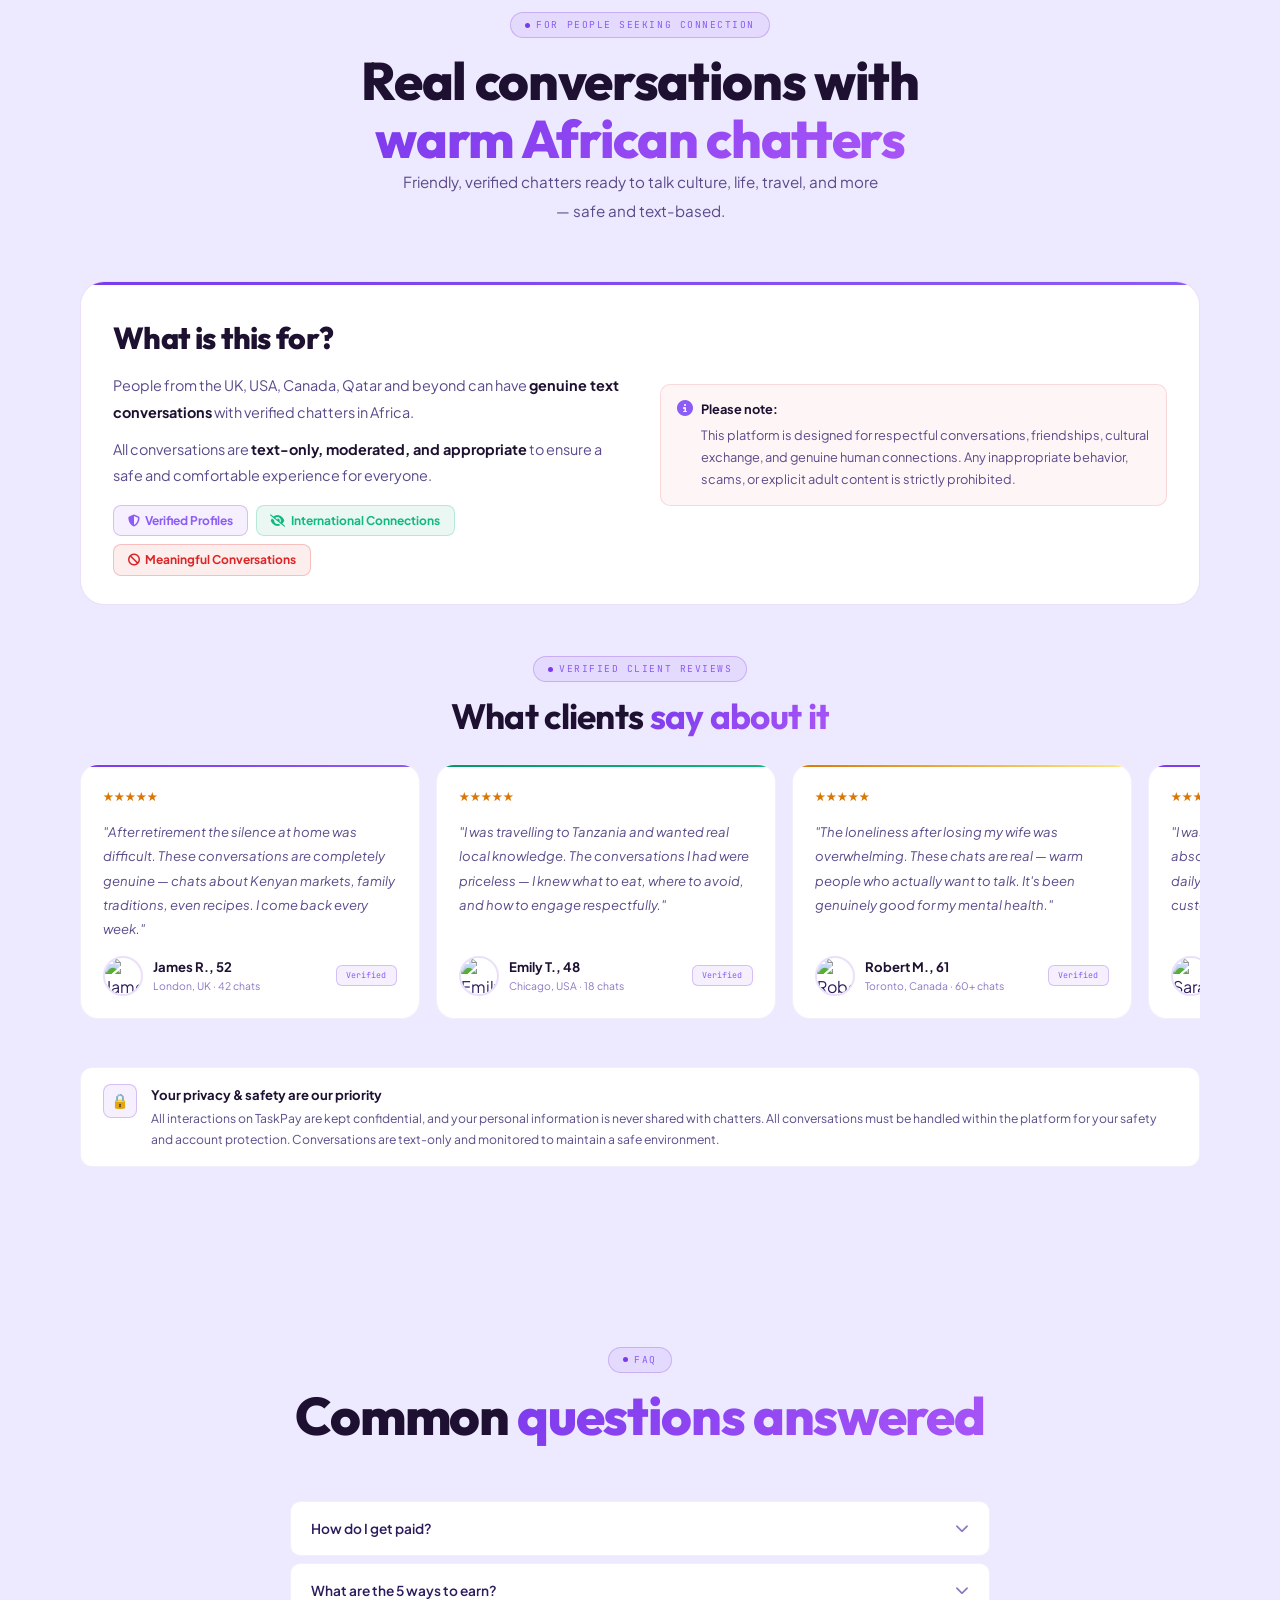
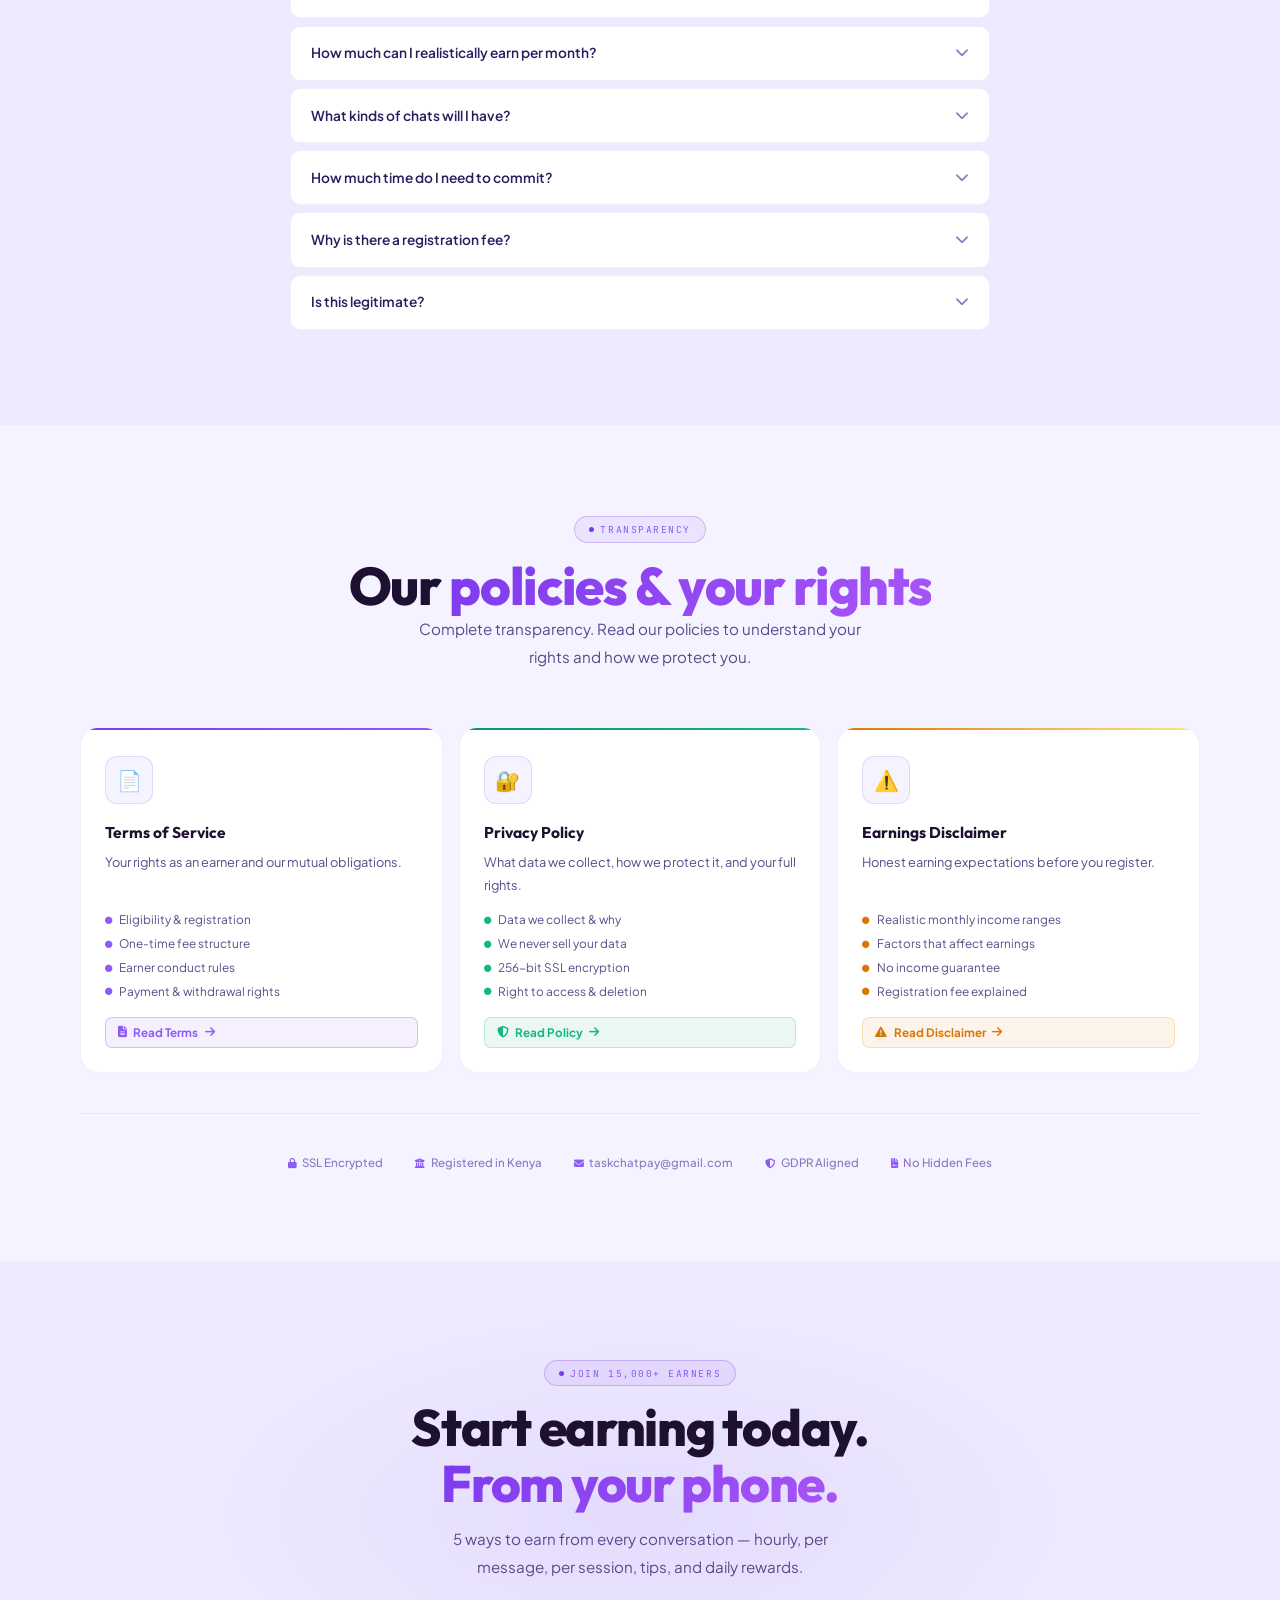
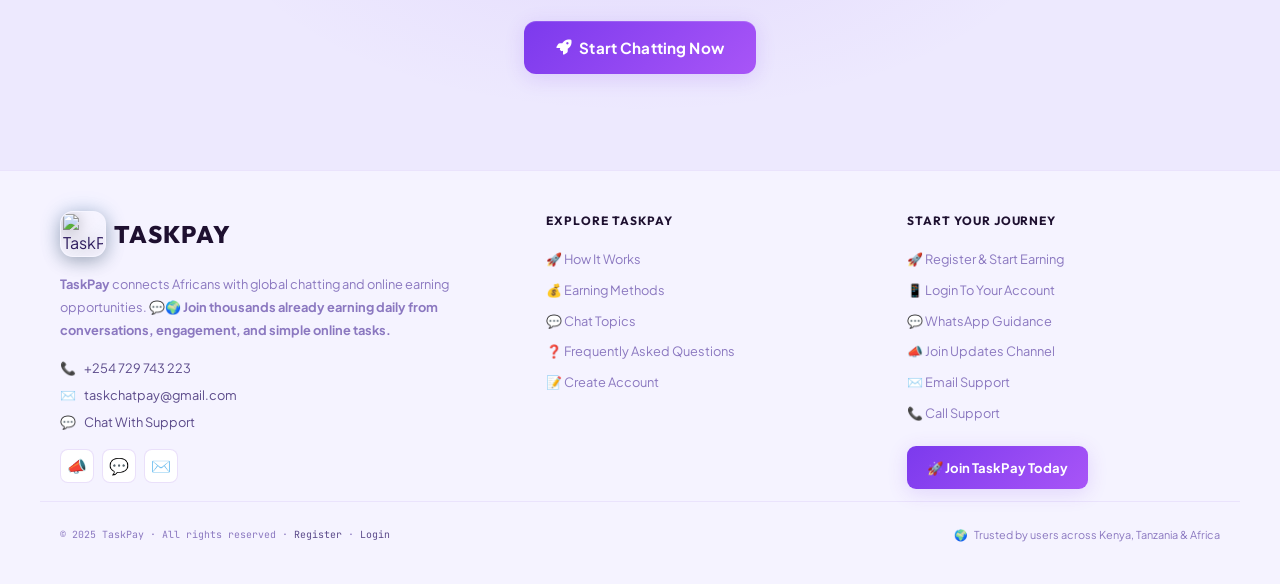
==== commit ccdc6631: "Updated website" ====
--- a/index.html
+++ b/index.html
@@ -4,48 +4,47 @@
     <meta charset="UTF-8" />
     <meta
       name="viewport"
-      content="width=device-width,initial-scale=1.0,maximum-scale=5.0"
+      content="width=device-width, initial-scale=1.0, maximum-scale=5.0"
     />
-
-    <!-- ═══ PRIMARY SEO META ═══ -->
     <title>
-      TaskPay – Get Paid to Chat With People Abroad | Earn $2–$8/hr | Kenya &
-      Africa
+      TaskPay Kenya – Earn KES 1,000–2,000/Day Chatting Online | M-Pesa Payouts
     </title>
     <meta
-      name="title"
-      content="TaskPay – Get Paid to Chat With People Abroad | Earn $2–$8/hr | Kenya & Africa"
-    />
-    <meta
       name="description"
-      content="Earn $2–$8/hr chatting with people from UK, USA, Canada, Qatar & more. 5 ways to earn — hourly, per message, per session, tips & daily rewards. Join 15,000+ earners across Africa. Daily payouts to M-Pesa, MTN Money & PayPal. Piga gumzo kwa Kiswahili na upate pesa!"
-    />
-    <meta
-      name="keywords"
-      content="earn money chatting online Kenya, online chat jobs Africa, earn from phone Kenya, M-Pesa income, chat jobs international clients, work from home chat jobs, online earning platforms Africa, get paid to chat Kenya, TaskPay, jinsi ya kupata pesa Kenya, kazi za mtandaoni Kenya, piga gumzo upate pesa, earn money online Tanzania Uganda Ghana Nigeria, chat and earn Africa, starhela chatting jobs"
+      content="Earn KES 1,000–2,000 daily chatting with people from UK, USA, Canada & Qatar. Join 15,000+ Kenyans already earning from their phones. Daily M-Pesa withdrawals. Jiandikishe leo upate pesa!"
     />
     <meta
       name="robots"
       content="index, follow, max-image-preview:large, max-snippet:-1, max-video-preview:-1"
     />
     <meta name="author" content="TaskPay" />
-    <meta name="language" content="English" />
+    <meta name="theme-color" content="#0f172a" />
+    <meta name="language" content="en" />
+    <meta name="copyright" content="TaskPay 2025" />
     <meta name="geo.region" content="KE" />
     <meta name="geo.placename" content="Nairobi, Kenya" />
     <meta name="geo.position" content="-1.286389;36.817223" />
     <meta name="ICBM" content="-1.286389, 36.817223" />
-    <link rel="canonical" href="https://taskpay.co.ke" />
-
-    <!-- ═══ OPEN GRAPH ═══ -->
+    <meta
+      name="keywords"
+      content="earn money online Kenya, pata pesa mtandaoni Kenya, kazi za mtandaoni Kenya, earn from phone Kenya, M-Pesa income online, chat jobs Kenya, get paid to chat Kenya, online jobs Kenya 2025, jinsi ya kupata pesa Kenya, kazi za kubonyeza simu Kenya, earn dollars Kenya, online earning platforms Kenya, work from home Kenya, earn KES daily, M-Pesa withdrawal jobs, chat and earn Kenya, TaskPay Kenya, piga gumzo upate pesa, online jobs without investment Kenya, earn money chatting Africa, Starhela Kenya, online income Nairobi, side hustle Kenya"
+    />
+    <link rel="canonical" href="https://taskpay.co.ke/" />
+    <link rel="alternate" hreflang="en-ke" href="https://taskpay.co.ke/" />
+    <link rel="alternate" hreflang="sw-ke" href="https://taskpay.co.ke/sw" />
+    <link rel="alternate" hreflang="x-default" href="https://taskpay.co.ke/" />
     <meta property="og:type" content="website" />
-    <meta property="og:url" content="https://taskpay.co.ke" />
+    <meta property="og:url" content="https://taskpay.co.ke/" />
+    <meta property="og:site_name" content="TaskPay Kenya" />
+    <meta property="og:locale" content="en_KE" />
+    <meta property="og:locale:alternate" content="sw_KE" />
     <meta
       property="og:title"
-      content="TaskPay – Get Paid to Chat With People Abroad | Earn $2–$8/hr"
+      content="TaskPay Kenya – Earn KES 1,000–2,000/Day Chatting Online"
     />
     <meta
       property="og:description"
-      content="Join 15,000+ earners. Chat with UK, USA, Canada clients from your phone. 5 ways to earn. Daily payouts to M-Pesa, MTN Money & PayPal. Piga gumzo kwa Kiswahili!"
+      content="Join 15,000+ Kenyans earning daily from their phones by chatting with people from UK, USA & Canada. Withdraw via M-Pesa. Jiandikishe bure leo!"
     />
     <meta
       property="og:image"
@@ -55,78 +54,104 @@
     <meta property="og:image:height" content="630" />
     <meta
       property="og:image:alt"
-      content="TaskPay - Earn money chatting online from Africa"
+      content="TaskPay Kenya – Earn money chatting online, withdraw via M-Pesa"
     />
-    <meta property="og:site_name" content="TaskPay" />
-    <meta property="og:locale" content="en_KE" />
-    <meta property="og:locale:alternate" content="sw_KE" />
-
-    <!-- ═══ TWITTER CARD ═══ -->
     <meta name="twitter:card" content="summary_large_image" />
     <meta name="twitter:site" content="@TaskPayAfrica" />
     <meta
       name="twitter:title"
-      content="TaskPay – Get Paid to Chat With People Abroad"
+      content="TaskPay Kenya – Earn KES 1,000–2,000 Daily Chatting Online"
     />
     <meta
       name="twitter:description"
-      content="Earn $2–$8/hr chatting with UK, USA, Canada clients. 5 ways to earn. Daily M-Pesa payouts. Join 15,000+ earners across Africa."
+      content="Chat with UK, USA & Canada clients from your phone. Daily M-Pesa payouts. 5 ways to earn. Join free today!"
     />
     <meta
       name="twitter:image"
       content="https://res.cloudinary.com/dovhxt8ye/image/upload/v1779053048/taskpay-logo_wtn6lq.png"
     />
 
-    <!-- ═══ PERFORMANCE HINTS ═══ -->
-    <link rel="preconnect" href="https://fonts.googleapis.com" />
-    <link rel="preconnect" href="https://fonts.gstatic.com" crossorigin />
-    <link rel="preconnect" href="https://cdnjs.cloudflare.com" />
-    <link rel="dns-prefetch" href="https://i.pravatar.cc" />
-    <link rel="dns-prefetch" href="https://images.unsplash.com" />
-    <link rel="dns-prefetch" href="https://res.cloudinary.com" />
-    <link
-      rel="preload"
-      href="https://fonts.googleapis.com/css2?family=Plus+Jakarta+Sans:wght@400;500;600;700;800&family=JetBrains+Mono:wght@500;700&family=Syne:wght@700;800&family=Outfit:wght@400;700;800&display=swap"
-      as="style"
-    />
-
-    <!-- ═══ FAVICON ═══ -->
-    <link
-      rel="icon"
-      type="image/png"
-      href="https://res.cloudinary.com/dovhxt8ye/image/upload/v1779053048/taskpay-logo_wtn6lq.png"
-    />
-
-    <!-- ═══ STRUCTURED DATA ═══ -->
     <script type="application/ld+json">
       {
         "@context": "https://schema.org",
-        "@type": "Organization",
-        "name": "TaskPay",
+        "@type": "LocalBusiness",
+        "name": "TaskPay Kenya",
         "url": "https://taskpay.co.ke",
-        "logo": {
-          "@type": "ImageObject",
-          "url": "https://res.cloudinary.com/dovhxt8ye/image/upload/v1779053048/taskpay-logo_wtn6lq.png",
-          "width": 200,
-          "height": 200
-        },
-        "description": "Africa's #1 trusted online earning platform. Get paid $2–$8/hr to chat with people from UK, USA, Canada, Qatar and 100+ countries. Daily payouts via M-Pesa, MTN Money and PayPal.",
+        "logo": "https://res.cloudinary.com/dovhxt8ye/image/upload/v1779053048/taskpay-logo_wtn6lq.png",
+        "description": "TaskPay connects Kenyans and Africans with online earning opportunities by chatting with verified international clients. Earn KES 1,000–2,000 daily, withdraw via M-Pesa.",
         "address": {
           "@type": "PostalAddress",
-          "addressCountry": "KE",
-          "addressLocality": "Nairobi"
+          "addressLocality": "Nairobi",
+          "addressCountry": "KE"
         },
+        "geo": {
+          "@type": "GeoCoordinates",
+          "latitude": "-1.286389",
+          "longitude": "36.817223"
+        },
+        "telephone": "+254729743223",
+        "email": "taskchatpay@gmail.com",
         "contactPoint": {
           "@type": "ContactPoint",
           "telephone": "+254729743223",
-          "contactType": "customer service",
-          "availableLanguage": ["English", "Swahili"],
-          "areaServed": ["KE", "UG", "TZ", "GH", "NG", "ZM", "CM", "ZA"]
+          "contactType": "Customer Support",
+          "contactOption": "TollFree",
+          "availableLanguage": ["English", "Swahili"]
         },
         "sameAs": [
           "https://wa.me/254729743223",
           "https://whatsapp.com/channel/0029VbD0NZf0VycJyk85mq16"
-        ]
+        ],
+        "openingHoursSpecification": {
+          "@type": "OpeningHoursSpecification",
+          "dayOfWeek": [
+            "Monday",
+            "Tuesday",
+            "Wednesday",
+            "Thursday",
+            "Friday",
+            "Saturday",
+            "Sunday"
+          ],
+          "opens": "00:00",
+          "closes": "23:59"
+        }
+      }
+    </script>
+    <script type="application/ld+json">
+      {
+        "@context": "https://schema.org",
+        "@type": "WebSite",
+        "name": "TaskPay Kenya",
+        "url": "https://taskpay.co.ke",
+        "potentialAction": {
+          "@type": "SearchAction",
+          "target": "https://taskpay.co.ke/search?q={search_term_string}",
+          "query-input": "required name=search_term_string"
+        }
+      }
+    </script>
+    <script type="application/ld+json">
+      {
+        "@context": "https://schema.org",
+        "@type": "WebApplication",
+        "name": "TaskPay",
+        "url": "https://taskpay.co.ke",
+        "applicationCategory": "BusinessApplication",
+        "operatingSystem": "Web, Android, iOS",
+        "inLanguage": ["en", "sw"],
+        "offers": {
+          "@type": "Offer",
+          "price": "0",
+          "priceCurrency": "USD",
+          "description": "Free to browse; one-time activation fee required to start earning"
+        },
+        "aggregateRating": {
+          "@type": "AggregateRating",
+          "ratingValue": "4.6",
+          "reviewCount": "8400",
+          "bestRating": "5"
+        }
       }
     </script>
     <script type="application/ld+json">
@@ -136,34 +161,50 @@
         "mainEntity": [
           {
             "@type": "Question",
-            "name": "How do I get paid on TaskPay?",
+            "name": "How do I earn money on TaskPay in Kenya?",
             "acceptedAnswer": {
               "@type": "Answer",
-              "text": "Once your balance reaches the $5 minimum, withdraw via PayPal, bank transfer, M-Pesa, MTN Money, or Airtel Money. Payments process within 2 hours with zero withdrawal fees."
+              "text": "Create an account, pay a one-time activation fee, then start chatting with verified international clients from the UK, USA, Canada and Qatar. You earn per hour, per message, per session, via tips, and through daily rewards. Earnings are withdrawn daily via M-Pesa."
             }
           },
           {
             "@type": "Question",
-            "name": "How much can I earn per month on TaskPay?",
+            "name": "How much can I earn daily on TaskPay Kenya?",
             "acceptedAnswer": {
               "@type": "Answer",
-              "text": "Results vary by activity. Members doing 3–5 chats daily typically earn $50–$200/month. Highly active members can earn $200–$350/month. Base rate is $2–$8 per hour."
+              "text": "Active chatters in Kenya typically earn KES 1,000–2,000 per day, equivalent to $2–$8 per hour. Actual earnings vary based on hours online, number of chat sessions, and tips received."
             }
           },
           {
             "@type": "Question",
-            "name": "Is TaskPay legitimate and trustworthy?",
+            "name": "How do I withdraw my TaskPay earnings in Kenya?",
             "acceptedAnswer": {
               "@type": "Answer",
-              "text": "Yes. TaskPay is registered in Kenya and operates across multiple African countries. We've paid out over $890K to verified earners across Kenya, Uganda, Tanzania, Ghana, Nigeria and more."
+              "text": "TaskPay supports daily withdrawals via M-Pesa, PayPal, MTN Money, and Airtel Money with zero withdrawal fees."
             }
           },
           {
             "@type": "Question",
-            "name": "Can I chat in Kiswahili on TaskPay?",
+            "name": "Can I chat in Swahili on TaskPay?",
             "acceptedAnswer": {
               "@type": "Answer",
-              "text": "Yes! You can chat entirely in Kiswahili. Clients from UK, USA, Canada and other countries automatically receive your messages translated into their language."
+              "text": "Yes. You can chat entirely in Kiswahili. The platform automatically translates your messages for clients in the UK, USA, and other countries, so there is no language barrier."
+            }
+          },
+          {
+            "@type": "Question",
+            "name": "Is TaskPay legitimate and safe in Kenya?",
+            "acceptedAnswer": {
+              "@type": "Answer",
+              "text": "TaskPay is a registered platform operating legally in Kenya, with over 15,000 active earners across Africa. All transactions are secured with 256-bit SSL encryption. Support is available via WhatsApp at +254 729 743 223."
+            }
+          },
+          {
+            "@type": "Question",
+            "name": "Do I need a smartphone to use TaskPay?",
+            "acceptedAnswer": {
+              "@type": "Answer",
+              "text": "Yes, any Android or iOS smartphone with internet access is enough to start chatting and earning on TaskPay."
             }
           }
         ]
@@ -172,47 +213,51 @@
     <script type="application/ld+json">
       {
         "@context": "https://schema.org",
-        "@type": "WebSite",
-        "name": "TaskPay",
-        "url": "https://taskpay.co.ke",
-        "potentialAction": {
-          "@type": "SearchAction",
-          "target": "https://taskpay.co.ke/?s={search_term_string}",
-          "query-input": "required name=search_term_string"
-        }
+        "@type": "BreadcrumbList",
+        "itemListElement": [
+          {
+            "@type": "ListItem",
+            "position": 1,
+            "name": "Home",
+            "item": "https://taskpay.co.ke/"
+          }
+        ]
       }
     </script>
 
-    <!-- ═══ FONTS ═══ -->
+    <!-- ═══════════════════════════════════════════════════════════
+         FONTS & ICONS — FIXED: All required families now loaded
+    ═══════════════════════════════════════════════════════════ -->
+    <link rel="preconnect" href="https://fonts.googleapis.com" />
+    <link rel="preconnect" href="https://fonts.gstatic.com" crossorigin />
+    <link rel="preconnect" href="https://res.cloudinary.com" />
+    <link rel="dns-prefetch" href="https://images.unsplash.com" />
+    <link rel="dns-prefetch" href="https://i.pravatar.cc" />
+    <link rel="dns-prefetch" href="https://starhela.com" />
     <link
+      href="https://fonts.googleapis.com/css2?family=Outfit:wght@400;500;600;700;800&family=Plus+Jakarta+Sans:wght@400;500;600;700;800&family=Syne:wght@700;800&family=JetBrains+Mono:wght@400;700&display=swap"
       rel="stylesheet"
-      href="https://fonts.googleapis.com/css2?family=Plus+Jakarta+Sans:wght@400;500;600;700;800&family=JetBrains+Mono:wght@500;700&family=Syne:wght@700;800&family=Outfit:wght@400;700;800&display=swap"
-      media="print"
-      onload="this.media = 'all'"
     />
-    <noscript
-      ><link
-        rel="stylesheet"
-        href="https://fonts.googleapis.com/css2?family=Plus+Jakarta+Sans:wght@400;500;600;700;800&family=JetBrains+Mono:wght@500;700&family=Syne:wght@700;800&family=Outfit:wght@400;700;800&display=swap"
-    /></noscript>
+    <!-- Font Awesome 6 — FIXED: was missing, all icons now render -->
     <link
       rel="stylesheet"
       href="https://cdnjs.cloudflare.com/ajax/libs/font-awesome/6.5.1/css/all.min.css"
-      media="print"
-      onload="this.media = 'all'"
+      crossorigin="anonymous"
+      referrerpolicy="no-referrer"
     />
-    <noscript
-      ><link
-        rel="stylesheet"
-        href="https://cdnjs.cloudflare.com/ajax/libs/font-awesome/6.5.1/css/all.min.css"
-    /></noscript>
-
+
+    <link
+      rel="icon"
+      type="image/png"
+      href="https://res.cloudinary.com/dovhxt8ye/image/upload/v1779053048/taskpay-logo_wtn6lq.png"
+    />
+    <link
+      rel="apple-touch-icon"
+      href="https://res.cloudinary.com/dovhxt8ye/image/upload/v1779053048/taskpay-logo_wtn6lq.png"
+    />
     <link rel="stylesheet" href="style.css" />
   </head>
   <body>
-    <!-- ════════════════════════════════════════════════════════
-         PAGE LOADER
-    ════════════════════════════════════════════════════════ -->
     <div id="pageLoader" role="status" aria-label="Loading TaskPay">
       <div class="loader-star-wrap">
         <div class="loader-ring-outer"></div>
@@ -227,9 +272,7 @@
     </div>
     <div id="nprog" aria-hidden="true"></div>
 
-    <!-- ════════════════════════════════════════════════════════
-         LIVE ACTIVITY BAR 
-    ════════════════════════════════════════════════════════ -->
+    <!-- LIVE ACTIVITY BAR -->
     <div
       id="liveActivityBar"
       role="marquee"
@@ -237,16 +280,13 @@
       aria-label="Live platform activity"
     >
       <div class="lab-inner">
-        <!-- Live badge -->
         <div class="lab-badge" aria-hidden="true">
           <span class="lab-badge-dot"></span>
           <span class="lab-badge-txt">Live</span>
         </div>
-        <!-- Scrolling feed -->
         <div class="lab-feed-wrap" aria-hidden="true">
           <div class="lab-feed" id="labFeed"></div>
         </div>
-        <!-- Online counter -->
         <div class="lab-counter" aria-label="Users currently online">
           <i class="fas fa-users"></i>
           <span class="lab-counter-num" id="labCount">3,847 online</span>
@@ -254,9 +294,7 @@
       </div>
     </div>
 
-    <!-- ════════════════════════════════════════════════════════
-         OFFER MODAL
-    ════════════════════════════════════════════════════════ -->
+    <!-- OFFER MODAL -->
     <div
       class="ov"
       id="offerOv"
@@ -318,9 +356,7 @@
       </div>
     </div>
 
-    <!-- ════════════════════════════════════════════════════════
-         ACCOUNT MODAL
-    ════════════════════════════════════════════════════════ -->
+    <!-- ACCOUNT MODAL -->
     <div class="acct-ov" id="acctOv" role="dialog" aria-modal="true">
       <div class="acct-modal">
         <div class="acct-head">
@@ -343,7 +379,7 @@
                 <a
                   href="https://Starhela.com/register.php?ref=sydney"
                   target="_blank"
-                  rel="noopener"
+                  rel="noopener noreferrer"
                   >ClickToRegisterChattingAccount</a
                 >
               </div>
@@ -409,14 +445,14 @@
             <a
               href="https://Starhela.com/register.php?ref=sydney"
               target="_blank"
-              rel="noopener"
+              rel="noopener noreferrer"
               class="primary"
               ><i class="fas fa-rocket"></i> Register Now</a
             >
             <a
               href="https://starhela.com/c/U3lkbmV5"
               target="_blank"
-              rel="noopener"
+              rel="noopener noreferrer"
               class="secondary"
               ><i class="fas fa-sign-in-alt"></i> Log in</a
             >
@@ -425,9 +461,7 @@
       </div>
     </div>
 
-    <!-- ════════════════════════════════════════════════════════
-         CHAT MODAL
-    ════════════════════════════════════════════════════════ -->
+    <!-- CHAT MODAL -->
     <div class="chat-ov" id="chatOv" role="dialog" aria-modal="true">
       <div class="chat-modal">
         <div class="cm-head">
@@ -478,9 +512,7 @@
       </div>
     </div>
 
-    <!-- ════════════════════════════════════════════════════════
-         LEGAL MODAL
-    ════════════════════════════════════════════════════════ -->
+    <!-- LEGAL MODAL -->
     <div class="lm-ov" id="lmOv" role="dialog" aria-modal="true">
       <div class="lm-box">
         <div class="lm-head">
@@ -525,13 +557,11 @@
       </div>
     </div>
 
-    <!-- Toast notification -->
+    <!-- Toast / Social proof / Cookie -->
     <div class="notif" id="notif" role="status" aria-live="polite">
       <i class="fas fa-check-circle"></i><span id="notifTxt"></span>
     </div>
-    <!-- Social proof popups -->
     <div class="sp-wrap" id="spWrap" aria-hidden="true"></div>
-    <!-- Cookie consent -->
     <div
       class="cookie-bar"
       id="cookieBar"
@@ -548,6 +578,7 @@
       </div>
     </div>
 
+    <!-- WhatsApp Float Button -->
     <div class="float-wa-wrap">
       <div class="wa-message" id="waMessage">
         <button class="wa-close" id="waCloseBtn" aria-label="Close message">
@@ -569,13 +600,10 @@
       </a>
     </div>
 
-    <!-- ════════════════════════════════════════════════════════
-         NAVIGATION
-    ════════════════════════════════════════════════════════ -->
+    <!-- NAVIGATION -->
     <header class="nav" id="nav" role="banner">
       <div class="wrap">
         <div class="nav-inner">
-          <!-- Logo -->
           <a href="/" class="logo" aria-label="TaskPay Home">
             <div class="nav-logo-mark" aria-hidden="true">
               <img
@@ -587,8 +615,6 @@
             </div>
             <span class="logo-name">TASK<em>PAY</em></span>
           </a>
-
-          <!-- Desktop links -->
           <nav class="nav-links" aria-label="Main navigation">
             <a href="#how">How It Works</a>
             <a href="#earn">Ways to Earn</a>
@@ -596,10 +622,7 @@
             <a href="#topics">Topics</a>
             <a href="#faq">FAQ</a>
           </nav>
-
-          <!-- Right controls -->
           <div class="nav-right">
-            <!-- Language switcher -->
             <div
               class="lang-switcher"
               id="langSwitcher"
@@ -622,27 +645,22 @@
                 SW
               </button>
             </div>
-            <!-- Login -->
             <a
               href="https://starhela.com/c/U3lkbmV5"
               target="_blank"
-              rel="noopener"
+              rel="noopener noreferrer"
               class="nav-btn-ghost"
               aria-label="Login to your TaskPay account"
-            >
-              <span class="reg-label"> Login</span>
-            </a>
-            <!-- Register CTA -->
+              ><span class="reg-label">Login</span></a
+            >
             <a
               href="https://Starhela.com/register.php?ref=sydney"
               target="_blank"
-              rel="noopener"
+              rel="noopener noreferrer"
               class="nav-cta"
               aria-label="Register for TaskPay and start earning"
-            >
-              <span class="reg-label"> Join Now</span>
-            </a>
-            <!-- Hamburger -->
+              ><span class="reg-label">Join Now</span></a
+            >
             <button
               class="ham"
               id="ham"
@@ -657,7 +675,6 @@
       </div>
     </header>
 
-    <!-- Mobile nav -->
     <nav class="mob-nav" id="mobNav" aria-label="Mobile navigation">
       <a href="#how">How It Works</a>
       <a href="#earn">5 Ways to Earn</a>
@@ -668,7 +685,7 @@
       <a
         href="https://starhela.com/c/U3lkbmV5"
         target="_blank"
-        rel="noopener"
+        rel="noopener noreferrer"
         class="mob-cta"
         ><i class="fas fa-user"></i> Login to Your Account</a
       >
@@ -676,15 +693,13 @@
       <a
         href="https://Starhela.com/register.php?ref=sydney"
         target="_blank"
-        rel="noopener"
+        rel="noopener noreferrer"
         class="mob-cta"
         ><i class="fas fa-rocket"></i> Start Earning Now</a
       >
     </nav>
 
-    <!-- ════════════════════════════════════════════════════════
-         HERO SECTION
-    ════════════════════════════════════════════════════════ -->
+    <!-- HERO -->
     <section class="hero" aria-labelledby="heroHeading">
       <div class="hero-bg" aria-hidden="true">
         <div class="hero-orb o1"></div>
@@ -822,7 +837,7 @@
             <a
               href="https://Starhela.com/register.php?ref=sydney"
               target="_blank"
-              rel="noopener"
+              rel="noopener noreferrer"
               class="btn btn-g btn-xl"
               aria-label="Create your TaskPay account and start earning"
             >
@@ -892,7 +907,7 @@
                 <a
                   href="https://Starhela.com/register.php?ref=sydney"
                   target="_blank"
-                  rel="noopener"
+                  rel="noopener noreferrer"
                   class="req-panel-cta-btn"
                   style="text-decoration: none"
                   aria-label="Register and start accepting chat requests"
@@ -962,9 +977,7 @@
       </div>
     </section>
 
-    <!-- ════════════════════════════════════════════════════════
-         LIVE REQUESTS
-    ════════════════════════════════════════════════════════ -->
+    <!-- LIVE REQUESTS -->
     <section class="req-sec sec" id="req-sec" aria-labelledby="reqHeading">
       <div class="wrap">
         <div class="req-section-header fu">
@@ -1008,7 +1021,7 @@
           <a
             href="https://Starhela.com/register.php?ref=sydney"
             target="_blank"
-            rel="noopener"
+            rel="noopener noreferrer"
             class="req-view-all-btn"
             aria-label="View all profiles and start chatting"
           >
@@ -1025,9 +1038,7 @@
       </div>
     </section>
 
-    <!-- ════════════════════════════════════════════════════════
-         HOW IT WORKS
-    ════════════════════════════════════════════════════════ -->
+    <!-- HOW IT WORKS -->
     <section class="how-sec sec" id="how" aria-labelledby="howHeading">
       <div class="wrap">
         <div class="shead c fu">
@@ -1171,9 +1182,7 @@
       </div>
     </section>
 
-    <!-- ════════════════════════════════════════════════════════
-         EARN METHODS
-    ════════════════════════════════════════════════════════ -->
+    <!-- EARN METHODS -->
     <section class="earn-sec sec" id="earn" aria-labelledby="earnHeading">
       <div class="wrap">
         <div class="shead c fu">
@@ -1284,9 +1293,7 @@
       </div>
     </section>
 
-    <!-- ════════════════════════════════════════════════════════
-         TOPICS
-    ════════════════════════════════════════════════════════ -->
+    <!-- TOPICS -->
     <section class="topics-sec sec" id="topics" aria-labelledby="topicsHeading">
       <div class="wrap">
         <div class="shead c fu">
@@ -1331,9 +1338,7 @@
             <div class="topic-icon" aria-hidden="true">
               <i class="fas fa-plane" style="color: #6366f1"></i>
             </div>
-            <div class="topic-cat" data-i18n="language-tutoring">
-              Language Tutoring
-            </div>
+            <div class="topic-cat">Language Tutoring</div>
             <h3 class="topic-title" data-i18n="t3_title">
               Teach foreigners Swahili
             </h3>
@@ -1410,9 +1415,7 @@
       </div>
     </section>
 
-    <!-- ════════════════════════════════════════════════════════
-         FOR CLIENTS
-    ════════════════════════════════════════════════════════ -->
+    <!-- FOR CLIENTS -->
     <section
       class="clients-sec sec"
       id="clients"
@@ -1691,9 +1694,7 @@
       </div>
     </section>
 
-    <!-- ════════════════════════════════════════════════════════
-         FAQ
-    ════════════════════════════════════════════════════════ -->
+    <!-- FAQ -->
     <section class="faq-sec sec" id="faq" aria-labelledby="faqHeading">
       <div class="wrap">
         <div class="shead c fu">
@@ -1711,9 +1712,7 @@
       </div>
     </section>
 
-    <!-- ════════════════════════════════════════════════════════
-         LEGAL
-    ════════════════════════════════════════════════════════ -->
+    <!-- LEGAL -->
     <section class="legal-sec sec" id="legal" aria-labelledby="legalHeading">
       <div class="wrap">
         <div class="shead c fu">
@@ -1860,9 +1859,7 @@
       </div>
     </section>
 
-    <!-- ════════════════════════════════════════════════════════
-         CTA
-    ════════════════════════════════════════════════════════ -->
+    <!-- CTA -->
     <section class="cta-sec" aria-labelledby="ctaHeading">
       <div class="cta-inner fu">
         <div class="pill" style="display: inline-flex">
@@ -1879,7 +1876,7 @@
           <a
             href="https://Starhela.com/register.php?ref=sydney"
             target="_blank"
-            rel="noopener"
+            rel="noopener noreferrer"
             class="btn btn-g btn-xl"
             aria-label="Start chatting and earning on TaskPay now"
           >
@@ -1889,9 +1886,7 @@
       </div>
     </section>
 
-    <!-- ════════════════════════════════════════════════════════
-         FOOTER
-    ════════════════════════════════════════════════════════ -->
+    <!-- FOOTER -->
     <footer role="contentinfo" class="footer">
       <div class="footer-grid">
         <div>
@@ -1924,7 +1919,10 @@
           </div>
           <div class="footer-contact-item">
             <span aria-hidden="true">💬</span
-            ><a href="https://wa.me/254729743223" target="_blank" rel="noopener"
+            ><a
+              href="https://wa.me/254729743223"
+              target="_blank"
+              rel="noopener noreferrer"
               >Chat With Support</a
             >
           </div>
@@ -1932,7 +1930,7 @@
             <a
               href="https://whatsapp.com/channel/0029VbD0NZf0VycJyk85mq16"
               target="_blank"
-              rel="noopener"
+              rel="noopener noreferrer"
               class="footer-social-btn"
               aria-label="Join TaskPay WhatsApp Channel"
               >📣</a
@@ -1940,7 +1938,7 @@
             <a
               href="https://wa.me/254729743223"
               target="_blank"
-              rel="noopener"
+              rel="noopener noreferrer"
               class="footer-social-btn"
               aria-label="WhatsApp Chat Support"
               >💬</a
@@ -1963,7 +1961,7 @@
             <a
               href="https://starhela.com/register.php?ref=sydney"
               target="_blank"
-              rel="noopener"
+              rel="noopener noreferrer"
               >📝 Create Account</a
             >
           </div>
@@ -1974,22 +1972,25 @@
             <a
               href="https://starhela.com/register.php?ref=sydney"
               target="_blank"
-              rel="noopener"
+              rel="noopener noreferrer"
               >🚀 Register &amp; Start Earning</a
             >
             <a
               href="https://starhela.com/c/U3lkbmV5"
               target="_blank"
-              rel="noopener"
+              rel="noopener noreferrer"
               >📱 Login To Your Account</a
             >
-            <a href="https://wa.me/254729743223" target="_blank" rel="noopener"
+            <a
+              href="https://wa.me/254729743223"
+              target="_blank"
+              rel="noopener noreferrer"
               >💬 WhatsApp Guidance</a
             >
             <a
               href="https://whatsapp.com/channel/0029VbD0NZf0VycJyk85mq16"
               target="_blank"
-              rel="noopener"
+              rel="noopener noreferrer"
               >📣 Join Updates Channel</a
             >
             <a href="mailto:taskchatpay@gmail.com">✉️ Email Support</a>
@@ -1999,7 +2000,7 @@
             <a
               href="https://starhela.com/register.php?ref=sydney"
               target="_blank"
-              rel="noopener"
+              rel="noopener noreferrer"
               class="footer-cta-btn"
               >🚀 Join TaskPay Today</a
             >
@@ -2012,14 +2013,14 @@
           <a
             href="https://starhela.com/register.php?ref=sydney"
             target="_blank"
-            rel="noopener"
+            rel="noopener noreferrer"
             >Register</a
           >
           ·
           <a
             href="https://starhela.com/c/U3lkbmV5"
             target="_blank"
-            rel="noopener"
+            rel="noopener noreferrer"
             >Login</a
           >
         </div>
--- a/style.css
+++ b/style.css
@@ -1,7 +1,4 @@
-/* ═══════════════════════════════════════════════════════════
-         BASE RESET & ROOT VARIABLES
-      ═══════════════════════════════════════════════════════════ */
-      *,
+*,
       *::before,
       *::after {
         margin: 0;
@@ -107,7 +104,7 @@
       }
 
       /* ═══════════════════════════════════════════════════════════
-         LIVE ACTIVITY BAR (NEW — top of page)
+         LIVE ACTIVITY BAR
       ═══════════════════════════════════════════════════════════ */
       #liveActivityBar {
         position: fixed;
@@ -152,7 +149,6 @@
         z-index: 2;
         overflow: hidden;
       }
-      /* Left badge */
       .lab-badge {
         display: flex;
         align-items: center;
@@ -182,7 +178,6 @@
         color: #10b981;
         white-space: nowrap;
       }
-      /* Scrolling activity feed */
       .lab-feed-wrap {
         flex: 1;
         overflow: hidden;
@@ -243,7 +238,6 @@
         margin-left: 1.5rem;
         flex-shrink: 0;
       }
-      /* Right counter */
       .lab-counter {
         flex-shrink: 0;
         display: flex;
@@ -283,12 +277,13 @@
           opacity: 0.35;
         }
       }
+
       /* ═══════════════════════════════════════════════════════════
          LIVE POPUP NOTIFICATIONS
       ═══════════════════════════════════════════════════════════ */
       .live-toast-container {
         position: fixed;
-        top: calc(var(--live-bar-h, 38px) + 10px);
+        top: calc(var(--live-bar-h) + var(--nav-h) + 10px);
         right: 20px;
         z-index: 9999;
         display: flex;
@@ -296,7 +291,6 @@
         gap: 10px;
         pointer-events: none;
       }
-
       .live-toast {
         background: linear-gradient(135deg, #1e1b4b 0%, #0f172a 100%);
         backdrop-filter: blur(12px);
@@ -317,11 +311,9 @@
         pointer-events: auto;
         animation: toastPopIn 0.25s cubic-bezier(0.34, 1.2, 0.64, 1) forwards;
       }
-
       .live-toast.toast-hide {
         animation: toastFadeOut 0.3s ease forwards;
       }
-
       .live-toast-avatar {
         width: 28px;
         height: 28px;
@@ -335,17 +327,14 @@
         color: white;
         flex-shrink: 0;
       }
-
       .live-toast-content {
         flex: 1;
         line-height: 1.4;
       }
-
       .live-toast-name {
         font-weight: 600;
         color: #c4b5fd;
       }
-
       .live-toast-status {
         display: inline-block;
         width: 6px;
@@ -361,11 +350,9 @@
         transform: scale(1);
         transition: 0.25s ease;
       }
-
       .live-toast-flag {
         font-size: 0.85rem;
       }
-
       @keyframes toastPopIn {
         0% {
           opacity: 0;
@@ -376,7 +363,6 @@
           transform: scale(1) translateY(0);
         }
       }
-
       @keyframes toastFadeOut {
         0% {
           opacity: 1;
@@ -387,7 +373,6 @@
           transform: scale(0.95);
         }
       }
-
       @keyframes pulse {
         0%,
         100% {
@@ -399,9 +384,53 @@
           transform: scale(0.8);
         }
       }
+      @media (max-width: 640px) {
+        .live-toast-container {
+          top: calc(var(--live-bar-h, 38px) + var(--nav-h, 68px) + 6px);
+          right: 10px;
+          left: auto;
+          gap: 6px;
+          max-width: 200px;
+        }
+        .live-toast {
+          min-width: 0;
+          max-width: 200px;
+          padding: 7px 10px;
+          gap: 7px;
+          border-radius: 9px;
+          font-size: 0.65rem;
+        }
+        .live-toast-avatar {
+          width: 22px;
+          height: 22px;
+          font-size: 0.58rem;
+          flex-shrink: 0;
+        }
+        .live-toast-name {
+          font-size: 0.65rem;
+        }
+        .live-toast-flag {
+          font-size: 0.7rem;
+        }
+        .live-toast-status {
+          width: 5px;
+          height: 5px;
+          margin-left: 4px;
+        }
+        .live-toast-top {
+          display: flex;
+          align-items: center;
+          gap: 3px;
+        }
+        .live-toast-message {
+          font-size: 0.6rem;
+          color: rgba(255, 255, 255, 0.75);
+          margin-top: 1px;
+        }
+      }
 
       /* ═══════════════════════════════════════════════════════════
-         NAVIGATION — Enhanced
+         NAVIGATION
       ═══════════════════════════════════════════════════════════ */
       .nav {
         position: fixed;
@@ -448,8 +477,6 @@
         width: 100%;
         gap: 0.75rem;
       }
-
-      /* Logo */
       .logo {
         display: flex;
         align-items: center;
@@ -507,7 +534,6 @@
         background-clip: text;
         font-style: normal;
       }
-      /* Version badge */
       .logo-badge {
         display: inline-flex;
         align-items: center;
@@ -525,8 +551,6 @@
         margin-left: 0.25rem;
         vertical-align: middle;
       }
-
-      /* Desktop nav links */
       .nav-links {
         display: none;
       }
@@ -555,25 +579,21 @@
         }
       }
       @media (max-width: 768px) {
-  .logo-name {
-    font-size: 0.9rem;
-    letter-spacing: 0.02em;
-    max-width: 120px;
-    white-space: normal;
-    overflow: hidden;
-    text-overflow: ellipsis;
-  }
-}
-
-      /* Right controls */
+        .logo-name {
+          font-size: 0.9rem;
+          letter-spacing: 0.02em;
+          max-width: 120px;
+          white-space: normal;
+          overflow: hidden;
+          text-overflow: ellipsis;
+        }
+      }
       .nav-right {
         display: flex;
         align-items: center;
         gap: 0.45rem;
         margin-left: auto;
       }
-
-      /* Language switcher */
       .lang-switcher {
         display: flex;
         align-items: center;
@@ -601,8 +621,6 @@
         color: #fff;
         box-shadow: 0 2px 8px var(--violet-glow);
       }
-
-      /* Nav ghost btn */
       .nav-btn-ghost {
         display: inline-flex;
         align-items: center;
@@ -624,13 +642,11 @@
         border-color: rgba(255, 255, 255, 0.28);
         transform: translateY(-1px);
       }
-
-      /* Nav CTA */
       .nav-cta {
         display: inline-flex;
         align-items: center;
         gap: 3px;
-        padding: 10px 12px 10px 12px;  
+        padding: 10px 12px;
         border-radius: var(--radius-sm);
         font-size: 0.8rem;
         font-weight: 700;
@@ -648,8 +664,6 @@
         transform: translateY(-1px);
         filter: brightness(1.06);
       }
-
-      /* Hamburger */
       .ham {
         display: flex;
         flex-direction: column;
@@ -688,8 +702,6 @@
           display: none;
         }
       }
-
-      /* Mobile nav */
       .mob-nav {
         position: fixed;
         top: calc(var(--live-bar-h) + var(--nav-h));
@@ -812,7 +824,6 @@
           opacity: 0.7;
         }
       }
-
       .h-xl {
         font-family: "Outfit", sans-serif;
         font-size: clamp(2.6rem, 6.5vw, 5.2rem);
@@ -951,8 +962,6 @@
             0 0 0 0 transparent;
         }
       }
-
-      /* Meet btn */
       #meetBtn {
         background: linear-gradient(
           135deg,
@@ -1157,8 +1166,6 @@
             0 0 0 0 transparent;
         }
       }
-
-      /* Fade-up scroll reveal */
       .fu {
         opacity: 0;
         transform: translateY(22px);
@@ -1288,7 +1295,6 @@
       .hero-left {
         animation: fadeUp 0.75s 0.08s var(--ease) both;
       }
-
       .hero-live {
         display: flex;
         align-items: center;
@@ -1318,7 +1324,6 @@
         color: var(--green-2);
         margin-left: 0.25rem;
       }
-
       .hero-h1 {
         margin-bottom: 1.25rem;
       }
@@ -1328,7 +1333,6 @@
         font-size: 0.6em;
         margin-bottom: 0.3rem;
       }
-
       .hero-rate-row {
         display: flex;
         align-items: baseline;
@@ -1378,7 +1382,6 @@
         letter-spacing: 0.05em;
         background: var(--violet-dim);
       }
-
       .hero-desc {
         color: var(--text-2);
         font-size: 0.95rem;
@@ -1387,7 +1390,6 @@
         margin-bottom: 1.75rem;
         animation: fadeUp 0.65s 0.18s var(--ease) both;
       }
-
       .hero-stats-bar {
         display: flex;
         align-items: stretch;
@@ -1428,7 +1430,6 @@
         text-transform: uppercase;
         letter-spacing: 0.08em;
       }
-
       .hero-flags {
         display: flex;
         flex-wrap: wrap;
@@ -1462,7 +1463,6 @@
         font-size: 0.55rem;
         color: var(--green-2);
       }
-
       .hero-btns {
         display: flex;
         flex-wrap: wrap;
@@ -1487,7 +1487,6 @@
         color: var(--violet-3);
         font-size: 0.6rem;
       }
-
       .hero-right {
         animation: fadeUp 0.8s 0.12s var(--ease) both;
       }
@@ -2035,8 +2034,6 @@
         border-color: rgba(245, 158, 11, 0.24);
         color: var(--gold);
       }
-
-      /* Swahili note */
       .swahili-note {
         background: linear-gradient(135deg, #ede9fe, #f5f3ff);
         border: 1.5px solid var(--border-2);
@@ -2356,17 +2353,18 @@
       }
       .profile-grid {
         display: grid;
-        grid-template-columns: repeat(3, 1fr);
-        gap: 1.25rem;
-      }
-      @media (max-width: 900px) {
+        grid-template-columns: repeat(2, 1fr);
+        gap: 1rem;
+      }
+      @media (min-width: 640px) {
         .profile-grid {
-          grid-template-columns: repeat(2, 1fr);
-        }
-      }
-      @media (max-width: 560px) {
+          gap: 1.25rem;
+        }
+      }
+      @media (min-width: 900px) {
         .profile-grid {
-          grid-template-columns: 1fr;
+          grid-template-columns: repeat(3, 1fr);
+          gap: 1.5rem;
         }
       }
       .prf-card {
@@ -2374,20 +2372,33 @@
         border: 1.5px solid var(--border-1);
         border-radius: 20px;
         overflow: hidden;
-        box-shadow: 0 2px 12px rgba(109, 40, 217, 0.07);
-        transition: all 0.32s var(--spring);
+        box-shadow:
+          0 2px 8px rgba(109, 40, 217, 0.06),
+          0 1px 2px rgba(109, 40, 217, 0.04);
+        transition:
+          transform 0.32s var(--spring),
+          box-shadow 0.32s var(--ease),
+          border-color 0.22s;
         position: relative;
+        will-change: transform;
       }
       .prf-card:hover {
-        transform: translateY(-8px) scale(1.012);
-        box-shadow: 0 16px 48px rgba(109, 40, 217, 0.16);
+        transform: translateY(-6px) scale(1.015);
+        box-shadow:
+          0 20px 48px rgba(109, 40, 217, 0.14),
+          0 4px 12px rgba(109, 40, 217, 0.08);
         border-color: var(--border-2);
       }
       .prf-top {
         position: relative;
         height: 0;
-        padding-bottom: 62%;
+        padding-bottom: 72%;
         overflow: hidden;
+      }
+      @media (min-width: 900px) {
+        .prf-top {
+          padding-bottom: 60%;
+        }
       }
       .prf-img {
         position: absolute;
@@ -2395,37 +2406,38 @@
         width: 100%;
         height: 100%;
         object-fit: cover;
-        transition: transform 0.4s var(--ease);
+        transition: transform 0.5s var(--ease);
       }
       .prf-card:hover .prf-img {
-        transform: scale(1.05);
+        transform: scale(1.06);
       }
       .prf-img-overlay {
         position: absolute;
         inset: 0;
         background: linear-gradient(
           to top,
-          rgba(30, 16, 48, 0.88) 0%,
-          rgba(30, 16, 48, 0.1) 50%,
+          rgba(15, 8, 30, 0.92) 0%,
+          rgba(15, 8, 30, 0.25) 45%,
           transparent 100%
         );
       }
       .prf-badge {
         position: absolute;
-        top: 0.75rem;
-        left: 0.75rem;
+        top: 0.6rem;
+        left: 0.6rem;
         background: var(--grad-brand);
         color: #fff;
         font-family: var(--font-m);
-        font-size: 0.55rem;
+        font-size: 0.5rem;
         font-weight: 700;
-        padding: 0.22rem 0.65rem;
+        padding: 0.2rem 0.6rem;
         border-radius: 999px;
-        letter-spacing: 0.06em;
-        display: flex;
-        align-items: center;
-        gap: 0.3rem;
+        letter-spacing: 0.07em;
+        display: flex;
+        align-items: center;
+        gap: 0.25rem;
         z-index: 2;
+        backdrop-filter: blur(4px);
       }
       .prf-badge.premium {
         background: linear-gradient(135deg, #d97706, #f59e0b);
@@ -2435,96 +2447,112 @@
       }
       .prf-online {
         position: absolute;
-        top: 0.75rem;
-        right: 0.75rem;
-        width: 28px;
-        height: 28px;
+        top: 0.6rem;
+        right: 0.6rem;
+        width: 26px;
+        height: 26px;
         border-radius: 50%;
-        background: rgba(255, 255, 255, 0.95);
+        background: rgba(255, 255, 255, 0.96);
         display: grid;
         place-items: center;
         z-index: 2;
-        box-shadow: 0 2px 8px rgba(0, 0, 0, 0.15);
+        box-shadow: 0 2px 8px rgba(0, 0, 0, 0.18);
       }
       .prf-online-dot {
-        width: 10px;
-        height: 10px;
+        width: 9px;
+        height: 9px;
         border-radius: 50%;
         background: var(--green-2);
-        box-shadow: 0 0 8px var(--green-2);
+        box-shadow: 0 0 7px var(--green-2);
         animation: blink 2s infinite;
       }
       .prf-identity {
         position: absolute;
-        bottom: 0.875rem;
-        left: 0.875rem;
-        right: 0.875rem;
+        bottom: 0.75rem;
+        left: 0.75rem;
+        right: 0.75rem;
         z-index: 2;
       }
       .prf-name {
         font-family: "Outfit", sans-serif;
-        font-size: 1.15rem;
+        font-size: 1rem;
         font-weight: 800;
         color: #fff;
-        letter-spacing: -0.02em;
-        line-height: 1.1;
+        letter-spacing: -0.015em;
+        line-height: 1.15;
+        text-shadow: 0 1px 6px rgba(0, 0, 0, 0.3);
+      }
+      @media (min-width: 900px) {
+        .prf-name {
+          font-size: 1.1rem;
+        }
       }
       .prf-location {
         display: flex;
         align-items: center;
-        gap: 0.3rem;
-        font-size: 0.7rem;
-        color: rgba(255, 255, 255, 0.8);
-        margin-top: 0.25rem;
+        gap: 0.25rem;
+        font-size: 0.65rem;
+        color: rgba(255, 255, 255, 0.78);
+        margin-top: 0.2rem;
       }
       .prf-body {
-        padding: 1rem 1.125rem 1.125rem;
+        padding: 0.875rem 1rem 1rem;
+      }
+      @media (min-width: 900px) {
+        .prf-body {
+          padding: 1rem 1.125rem 1.125rem;
+        }
       }
       .prf-rate-row {
         display: flex;
         align-items: center;
         justify-content: space-between;
-        margin-bottom: 0.75rem;
+        margin-bottom: 0.6rem;
       }
       .prf-rate {
         font-family: "Outfit", sans-serif;
-        font-size: 1.2rem;
+        font-size: 1.1rem;
         font-weight: 800;
         color: var(--green-2);
-        letter-spacing: -0.03em;
+        letter-spacing: -0.025em;
       }
       .prf-rate span {
-        font-size: 0.72rem;
+        font-size: 0.68rem;
         font-weight: 500;
         color: var(--text-3);
         font-family: var(--font-b);
       }
       .prf-stars {
         color: var(--gold);
-        font-size: 0.7rem;
-        letter-spacing: 0.04em;
+        font-size: 0.65rem;
+        letter-spacing: 0.03em;
       }
       .prf-desc {
-        font-size: 0.8rem;
+        font-size: 0.75rem;
         color: var(--text-2);
-        line-height: 1.7;
-        margin-bottom: 0.875rem;
+        line-height: 1.65;
+        margin-bottom: 0.7rem;
         display: -webkit-box;
         -webkit-line-clamp: 2;
         -webkit-box-orient: vertical;
         overflow: hidden;
       }
       .prf-tags {
-        display: flex;
+        display: none;
         flex-wrap: wrap;
-        gap: 0.3rem;
-        margin-bottom: 1rem;
+        gap: 0.28rem;
+        margin-bottom: 0.875rem;
+      }
+      @media (min-width: 480px) {
+        .prf-tags {
+          display: flex;
+        }
       }
       .prf-tag {
         font-family: var(--font-m);
-        font-size: 0.52rem;
+        font-size: 0.5rem;
         font-weight: 700;
-        padding: 0.18rem 0.55rem;
+        padding: 0.16rem 0.5rem;
         border-radius: 5px;
         background: var(--violet-dim);
         color: var(--violet-4);
@@ -2532,75 +2560,106 @@
       }
       .prf-actions {
         display: flex;
-        gap: 0.5rem;
+        gap: 0.4rem;
       }
       .prf-btn-accept {
         flex: 1;
         display: flex;
         align-items: center;
         justify-content: center;
-        gap: 0.35rem;
-        padding: 0.6rem 0.75rem;
+        gap: 0.3rem;
+        padding: 0.55rem 0.5rem;
         border-radius: var(--radius-sm);
         background: var(--grad-brand);
         color: #fff;
         font-family: var(--font-b);
-        font-size: 0.78rem;
+        font-size: 0.72rem;
         font-weight: 700;
         border: none;
         cursor: pointer;
         transition: all 0.2s;
-        box-shadow: var(--shadow-violet);
+        box-shadow: 0 2px 10px rgba(124, 58, 237, 0.25);
       }
       .prf-btn-accept:hover {
-        filter: brightness(1.08);
+        filter: brightness(1.1);
         transform: translateY(-2px);
+        box-shadow: 0 6px 18px rgba(124, 58, 237, 0.35);
       }
       .prf-btn-view {
         display: flex;
         align-items: center;
         justify-content: center;
-        gap: 0.35rem;
-        padding: 0.6rem 0.75rem;
+        gap: 0.3rem;
+        padding: 0.55rem 0.6rem;
         border-radius: var(--radius-sm);
         background: var(--card-1);
         color: var(--text-2);
         font-family: var(--font-b);
-        font-size: 0.78rem;
+        font-size: 0.72rem;
         font-weight: 700;
         border: 1.5px solid var(--border-1);
         cursor: pointer;
         transition: all 0.2s;
+        white-space: nowrap;
       }
       .prf-btn-view:hover {
         background: var(--violet-dim);
         color: var(--violet-4);
         border-color: var(--border-2);
       }
+      
+@media (max-width: 900px) {
+  .prf-actions {
+    flex-direction: column;
+    gap: 0.45rem;
+  }
+
+  .prf-btn-accept {
+    width: 100%;
+    justify-content: center;
+    padding: 0.6rem 0.5rem;
+    font-size: 0.72rem;
+  }
+
+  .prf-btn-view {
+    width: 100%;
+    justify-content: center;
+    padding: 0.55rem 0.5rem;
+    font-size: 0.72rem;
+    background: transparent;
+    color: var(--violet-4);
+    border-color: var(--border-2);
+  }
+
+  .prf-btn-view:hover {
+    background: var(--violet-dim);
+  }
+}
       .req-view-all {
         text-align: center;
-        padding: 1.5rem 0 0;
+        padding: 2rem 0 0;
       }
       .req-view-all-btn {
         display: inline-flex;
         align-items: center;
         gap: 0.625rem;
-        padding: 0.95rem 2.25rem;
+        padding: 0.95rem 2.5rem;
         background: var(--grad-brand);
         color: #fff;
         border-radius: var(--radius-md);
         font-family: var(--font-b);
         font-size: 0.95rem;
         font-weight: 800;
-        box-shadow: var(--shadow-violet-lg);
+        box-shadow: 0 6px 24px rgba(124, 58, 237, 0.28);
         transition: all 0.25s var(--ease);
         border: none;
         cursor: pointer;
+        letter-spacing: 0.01em;
       }
       .req-view-all-btn:hover {
         filter: brightness(1.08);
         transform: translateY(-3px);
-        box-shadow: 0 12px 36px rgba(124, 58, 237, 0.28);
+        box-shadow: 0 14px 36px rgba(124, 58, 237, 0.34);
       }
       .req-view-all-sub {
         margin-top: 0.875rem;
@@ -3026,223 +3085,188 @@
         align-items: center;
         gap: 0.35rem;
       }
+
       /* ═══════════════════════════════════════════════════════════
-         FLOAT WA BUTTON
+         FLOAT WA BUTTON — FIXED z-index above cookie bar
       ═══════════════════════════════════════════════════════════ */
       .float-wa-wrap {
-    position: fixed;
-    bottom: 24px;
-    right: 24px;
-    z-index: 1000;
-    display: flex;
-    flex-direction: column;
-    align-items: flex-end;
-    gap: 12px;
-  }
-
-  /* Message bubble */
-  .wa-message {
-    background: white;
-    border-radius: 20px;
-    box-shadow: 0 4px 16px rgba(0, 0, 0, 0.08);
-    font-family: -apple-system, BlinkMacSystemFont, 'Segoe UI', Roboto, Helvetica, Arial, sans-serif;
-    border: 1px solid rgba(0, 0, 0, 0.05);
-    backdrop-filter: blur(8px);
-    background: rgba(255, 255, 255, 0.98);
-    position: relative;
-    transition: all 0.2s ease;
-    max-width: 220px;
-  }
-
-  /* Close button */
-  .wa-close {
-    position: absolute;
-    top: 6px;
-    right: 10px;
-    background: none;
-    border: none;
-    font-size: 20px;
-    cursor: pointer;
-    color: #999;
-    padding: 0;
-    width: 24px;
-    height: 24px;
-    display: flex;
-    align-items: center;
-    justify-content: center;
-    border-radius: 50%;
-    transition: all 0.2s;
-    font-weight: 300;
-    z-index: 1;
-  }
-
-  .wa-close:hover {
-    color: #333;
-    background: rgba(0, 0, 0, 0.05);
-  }
-
-  .wa-close:active {
-    transform: scale(0.9);
-  }
-
-  /* Message content */
-  .wa-content {
-    padding: 12px 28px 12px 16px;
-    display: flex;
-    flex-direction: column;
-    align-items: flex-end;
-    gap: 4px;
-  }
-
-  .wa-question {
-    font-size: 0.7rem;
-    color: #666;
-    letter-spacing: 0.3px;
-  }
-
-  .wa-action {
-    font-size: 0.85rem;
-    font-weight: 700;
-    color: #25D366;
-    letter-spacing: 0.3px;
-    white-space: nowrap;
-  }
-
-  /* Hidden state */
-  .wa-message.hidden {
-    display: none;
-  }
-
-  /* Arrow pointing to button */
-  .wa-message::after {
-    content: '';
-    position: absolute;
-    bottom: -6px;
-    right: 20px;
-    width: 12px;
-    height: 12px;
-    background: rgba(255, 255, 255, 0.98);
-    transform: rotate(45deg);
-    border-right: 1px solid rgba(0, 0, 0, 0.05);
-    border-bottom: 1px solid rgba(0, 0, 0, 0.05);
-  }
-
-  /* Main WhatsApp Button */
-  .float-wa {
-    width: 56px;
-    height: 56px;
-    border-radius: 28px;
-    background: linear-gradient(135deg, #25D366 0%, #128C7E 100%);
-    display: flex;
-    align-items: center;
-    justify-content: center;
-    font-size: 1.8rem;
-    color: white;
-    transition: all 0.25s cubic-bezier(0.2, 0.9, 0.4, 1.1);
-    box-shadow: 0 6px 20px rgba(37, 211, 102, 0.35);
-    cursor: pointer;
-    text-decoration: none;
-    min-height: 48px;
-    min-width: 48px;
-  }
-
-  /* Hover effects for desktop only */
-  @media (hover: hover) and (pointer: fine) {
-    .float-wa:hover {
-      transform: scale(1.06);
-      box-shadow: 0 10px 24px rgba(37, 211, 102, 0.45);
-      background: linear-gradient(135deg, #20B859 0%, #0E6E63 100%);
-    }
-    
-    .float-wa-wrap:hover .wa-message:not(.hidden) {
-      transform: translateY(-2px);
-      box-shadow: 0 6px 20px rgba(0, 0, 0, 0.12);
-    }
-  }
-
-  /* Active/tap feedback */
-  .float-wa:active {
-    transform: scale(0.96);
-    transition-duration: 0.05s;
-  }
-
-  /* Mobile optimizations — minimized chat text */
-  @media (max-width: 640px) {
-    .float-wa-wrap {
-      bottom: 16px;
-      right: 16px;
-      gap: 10px;
-    }
-    
-    /* Smaller message bubble on mobile */
-    .wa-message {
-      max-width: 180px;
-    }
-    
-    .wa-content {
-      padding: 8px 24px 8px 12px;
-      gap: 2px;
-    }
-    
-    .wa-question {
-      font-size: 0.6rem;
-    }
-    
-    .wa-action {
-      font-size: 0.75rem;
-      white-space: nowrap;
-    }
-    
-    .wa-close {
-      top: 4px;
-      right: 6px;
-      width: 20px;
-      height: 20px;
-      font-size: 18px;
-    }
-    
-    .float-wa {
-      width: 52px;
-      height: 52px;
-      font-size: 1.6rem;
-    }
-    
-    /* Smaller arrow */
-    .wa-message::after {
-      bottom: -5px;
-      right: 18px;
-      width: 10px;
-      height: 10px;
-    }
-  }
-
-  /* Extra small phones (≤380px) — even more compact */
-  @media (max-width: 480px) {
-    .wa-message {
-      max-width: 160px;
-    }
-    
-    .wa-content {
-      padding: 7px 22px 7px 10px;
-    }
-    
-    .wa-question {
-      font-size: 0.55rem;
-    }
-    
-    .wa-action {
-      font-size: 0.7rem;
-    }
-    
-    .wa-close {
-      top: 3px;
-      right: 5px;
-      width: 18px;
-      height: 18px;
-      font-size: 16px;
-    }
-  }
-
+        position: fixed;
+        bottom: 24px;
+        right: 24px;
+        z-index: 1010;
+        display: flex;
+        flex-direction: column;
+        align-items: flex-end;
+        gap: 12px;
+      }
+      .wa-message {
+        background: white;
+        border-radius: 20px;
+        box-shadow: 0 4px 16px rgba(0, 0, 0, 0.08);
+        font-family:
+          -apple-system, BlinkMacSystemFont, "Segoe UI", Roboto, Helvetica,
+          Arial, sans-serif;
+        border: 1px solid rgba(0, 0, 0, 0.05);
+        backdrop-filter: blur(8px);
+        background: rgba(255, 255, 255, 0.98);
+        position: relative;
+        transition: all 0.2s ease;
+        max-width: 220px;
+      }
+      .wa-close {
+        position: absolute;
+        top: 6px;
+        right: 10px;
+        background: none;
+        border: none;
+        font-size: 20px;
+        cursor: pointer;
+        color: #999;
+        padding: 0;
+        width: 24px;
+        height: 24px;
+        display: flex;
+        align-items: center;
+        justify-content: center;
+        border-radius: 50%;
+        transition: all 0.2s;
+        font-weight: 300;
+        z-index: 1;
+        line-height: 1;
+      }
+      .wa-close:hover {
+        color: #333;
+        background: rgba(0, 0, 0, 0.05);
+      }
+      .wa-close:active {
+        transform: scale(0.9);
+      }
+      .wa-content {
+        padding: 12px 28px 12px 16px;
+        display: flex;
+        flex-direction: column;
+        align-items: flex-end;
+        gap: 4px;
+      }
+      .wa-question {
+        font-size: 0.7rem;
+        color: #666;
+        letter-spacing: 0.3px;
+      }
+      .wa-action {
+        font-size: 0.85rem;
+        font-weight: 700;
+        color: #25d366;
+        letter-spacing: 0.3px;
+        white-space: nowrap;
+      }
+      .wa-message.hidden {
+        display: none;
+      }
+      .wa-message::after {
+        content: "";
+        position: absolute;
+        bottom: -6px;
+        right: 20px;
+        width: 12px;
+        height: 12px;
+        background: rgba(255, 255, 255, 0.98);
+        transform: rotate(45deg);
+        border-right: 1px solid rgba(0, 0, 0, 0.05);
+        border-bottom: 1px solid rgba(0, 0, 0, 0.05);
+      }
+      .float-wa {
+        width: 56px;
+        height: 56px;
+        border-radius: 28px;
+        background: linear-gradient(135deg, #25d366 0%, #128c7e 100%);
+        display: flex;
+        align-items: center;
+        justify-content: center;
+        font-size: 1.8rem;
+        color: white;
+        transition: all 0.25s cubic-bezier(0.2, 0.9, 0.4, 1.1);
+        box-shadow: 0 6px 20px rgba(37, 211, 102, 0.35);
+        cursor: pointer;
+        text-decoration: none;
+        min-height: 48px;
+        min-width: 48px;
+      }
+      @media (hover: hover) and (pointer: fine) {
+        .float-wa:hover {
+          transform: scale(1.06);
+          box-shadow: 0 10px 24px rgba(37, 211, 102, 0.45);
+          background: linear-gradient(135deg, #20b859 0%, #0e6e63 100%);
+        }
+        .float-wa-wrap:hover .wa-message:not(.hidden) {
+          transform: translateY(-2px);
+          box-shadow: 0 6px 20px rgba(0, 0, 0, 0.12);
+        }
+      }
+      .float-wa:active {
+        transform: scale(0.96);
+        transition-duration: 0.05s;
+      }
+      @media (max-width: 640px) {
+        .float-wa-wrap {
+          bottom: 16px;
+          right: 16px;
+          gap: 10px;
+        }
+        .wa-message {
+          max-width: 180px;
+        }
+        .wa-content {
+          padding: 8px 24px 8px 12px;
+          gap: 2px;
+        }
+        .wa-question {
+          font-size: 0.6rem;
+        }
+        .wa-action {
+          font-size: 0.75rem;
+          white-space: nowrap;
+        }
+        .wa-close {
+          top: 4px;
+          right: 6px;
+          width: 20px;
+          height: 20px;
+          font-size: 18px;
+        }
+        .float-wa {
+          width: 52px;
+          height: 52px;
+          font-size: 1.6rem;
+        }
+        .wa-message::after {
+          bottom: -5px;
+          right: 18px;
+          width: 10px;
+          height: 10px;
+        }
+      }
+      @media (max-width: 480px) {
+        .wa-message {
+          max-width: 160px;
+        }
+        .wa-content {
+          padding: 7px 22px 7px 10px;
+        }
+        .wa-question {
+          font-size: 0.55rem;
+        }
+        .wa-action {
+          font-size: 0.7rem;
+        }
+        .wa-close {
+          top: 3px;
+          right: 5px;
+          width: 18px;
+          height: 18px;
+          font-size: 16px;
+        }
+      }
 
       /* ═══════════════════════════════════════════════════════════
          NOTIFICATION TOAST
@@ -3308,7 +3332,7 @@
       }
 
       /* ═══════════════════════════════════════════════════════════
-         COOKIE BAR
+         COOKIE BAR — z-index 1005, sits below WA (1010)
       ═══════════════════════════════════════════════════════════ */
       .cookie-bar {
         position: fixed;
@@ -3486,8 +3510,6 @@
           width: 100%;
         }
       }
-
-      /* Progress bar */
       #nprog {
         position: fixed;
         top: var(--live-bar-h);
@@ -3506,7 +3528,7 @@
       }
 
       /* ═══════════════════════════════════════════════════════════
-         MODALS (Offer / Account / Chat / Legal)
+         MODALS
       ═══════════════════════════════════════════════════════════ */
       .ov {
         position: fixed;
@@ -3590,27 +3612,45 @@
         position: relative;
         z-index: 2;
       }
-      .om-close {
+      .om-close,
+      .cm-x,
+      .lm-x,
+      .acct-close {
         position: absolute;
         top: 0.875rem;
         right: 0.875rem;
-        z-index: 10;
-        width: 30px;
-        height: 30px;
+        z-index: 50;
+        width: 32px;
+        height: 32px;
         border-radius: 50%;
         background: var(--card-0);
-        border: 1px solid var(--border-1);
+        border: 1.5px solid var(--border-1) !important;
         color: var(--text-2);
         cursor: pointer;
         display: grid;
         place-items: center;
-        font-size: 0.74rem;
+        font-size: 0.8rem;
+        line-height: 1;
         transition: all 0.2s;
-      }
-      .om-close:hover {
+        flex-shrink: 0;
+      }
+      .om-close:hover,
+      .cm-x:hover,
+      .lm-x:hover,
+      .acct-close:hover {
         background: var(--red);
         color: #fff;
-        border-color: var(--red);
+        border-color: var(--red) !important;
+      }
+      .om-close i,
+      .cm-x i,
+      .lm-x i,
+      .acct-close i {
+        font-family: "Font Awesome 6 Free", "Font Awesome 6 Pro", FontAwesome;
+        font-weight: 900;
+        font-size: 0.75rem;
+        line-height: 1;
+        display: block;
       }
       .om-body {
         padding: 1.625rem;
@@ -3710,8 +3750,6 @@
       .om-trust i {
         color: var(--violet-4);
       }
-
-      /* Account modal */
       .acct-ov {
         position: fixed;
         inset: 0;
@@ -3774,25 +3812,6 @@
       .acct-head-sub {
         font-size: 0.8rem;
         color: rgba(255, 255, 255, 0.75);
-      }
-      .acct-close {
-        position: absolute;
-        top: 0.875rem;
-        right: 0.875rem;
-        width: 30px;
-        height: 30px;
-        border-radius: 50%;
-        background: rgba(255, 255, 255, 0.15);
-        border: 1px solid rgba(255, 255, 255, 0.25);
-        color: #fff;
-        cursor: pointer;
-        display: grid;
-        place-items: center;
-        font-size: 0.74rem;
-        transition: all 0.2s;
-      }
-      .acct-close:hover {
-        background: rgba(255, 255, 255, 0.28);
       }
       .acct-body {
         padding: 1.75rem;
@@ -3928,8 +3947,6 @@
         background: #1da851;
         transform: translateY(-2px);
       }
-
-      /* Chat modal */
       .chat-ov {
         position: fixed;
         inset: 0;
@@ -3996,24 +4013,6 @@
         display: flex;
         align-items: center;
         gap: 0.25rem;
-      }
-      .cm-x {
-        margin-left: auto;
-        width: 28px;
-        height: 28px;
-        border-radius: 50%;
-        background: var(--bg-0);
-        border: 1px solid var(--border-0);
-        display: grid;
-        place-items: center;
-        cursor: pointer;
-        color: var(--text-2);
-        transition: all 0.2s;
-      }
-      .cm-x:hover {
-        background: var(--red);
-        color: #fff;
-        border-color: var(--red);
       }
       .cm-msgs {
         flex: 1;
@@ -4153,8 +4152,6 @@
         cursor: not-allowed;
         transform: none;
       }
-
-      /* Legal modal */
       .lm-ov {
         position: fixed;
         inset: 0;
@@ -4214,26 +4211,6 @@
         color: var(--text-3);
         margin-top: 0.1rem;
       }
-      .lm-x {
-        margin-left: auto;
-        width: 30px;
-        height: 30px;
-        border-radius: 50%;
-        background: var(--bg-0);
-        border: 1px solid var(--border-0);
-        display: grid;
-        place-items: center;
-        cursor: pointer;
-        color: var(--text-2);
-        font-size: 0.74rem;
-        transition: all 0.2s;
-        flex-shrink: 0;
-      }
-      .lm-x:hover {
-        background: var(--red);
-        color: #fff;
-        border-color: var(--red);
-      }
       .lm-tabs {
         display: flex;
         border-bottom: 1px solid var(--border-0);
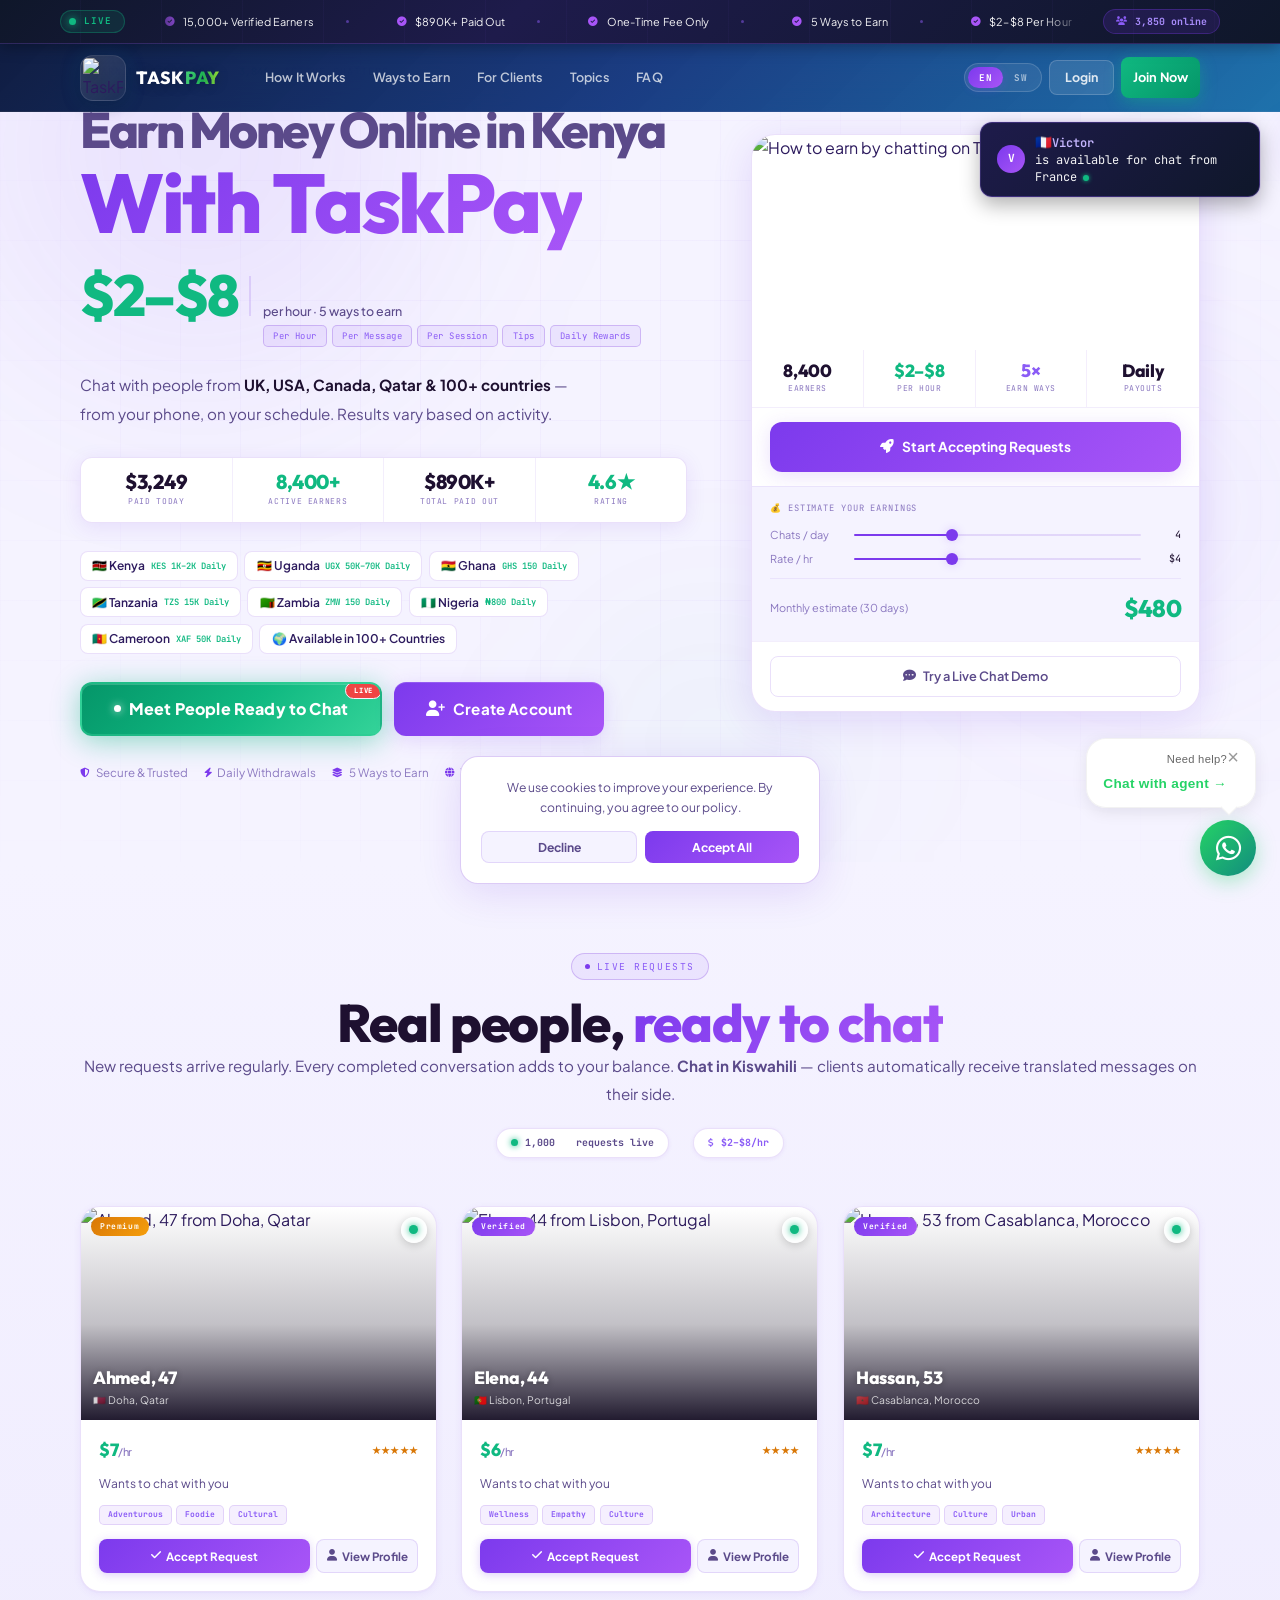
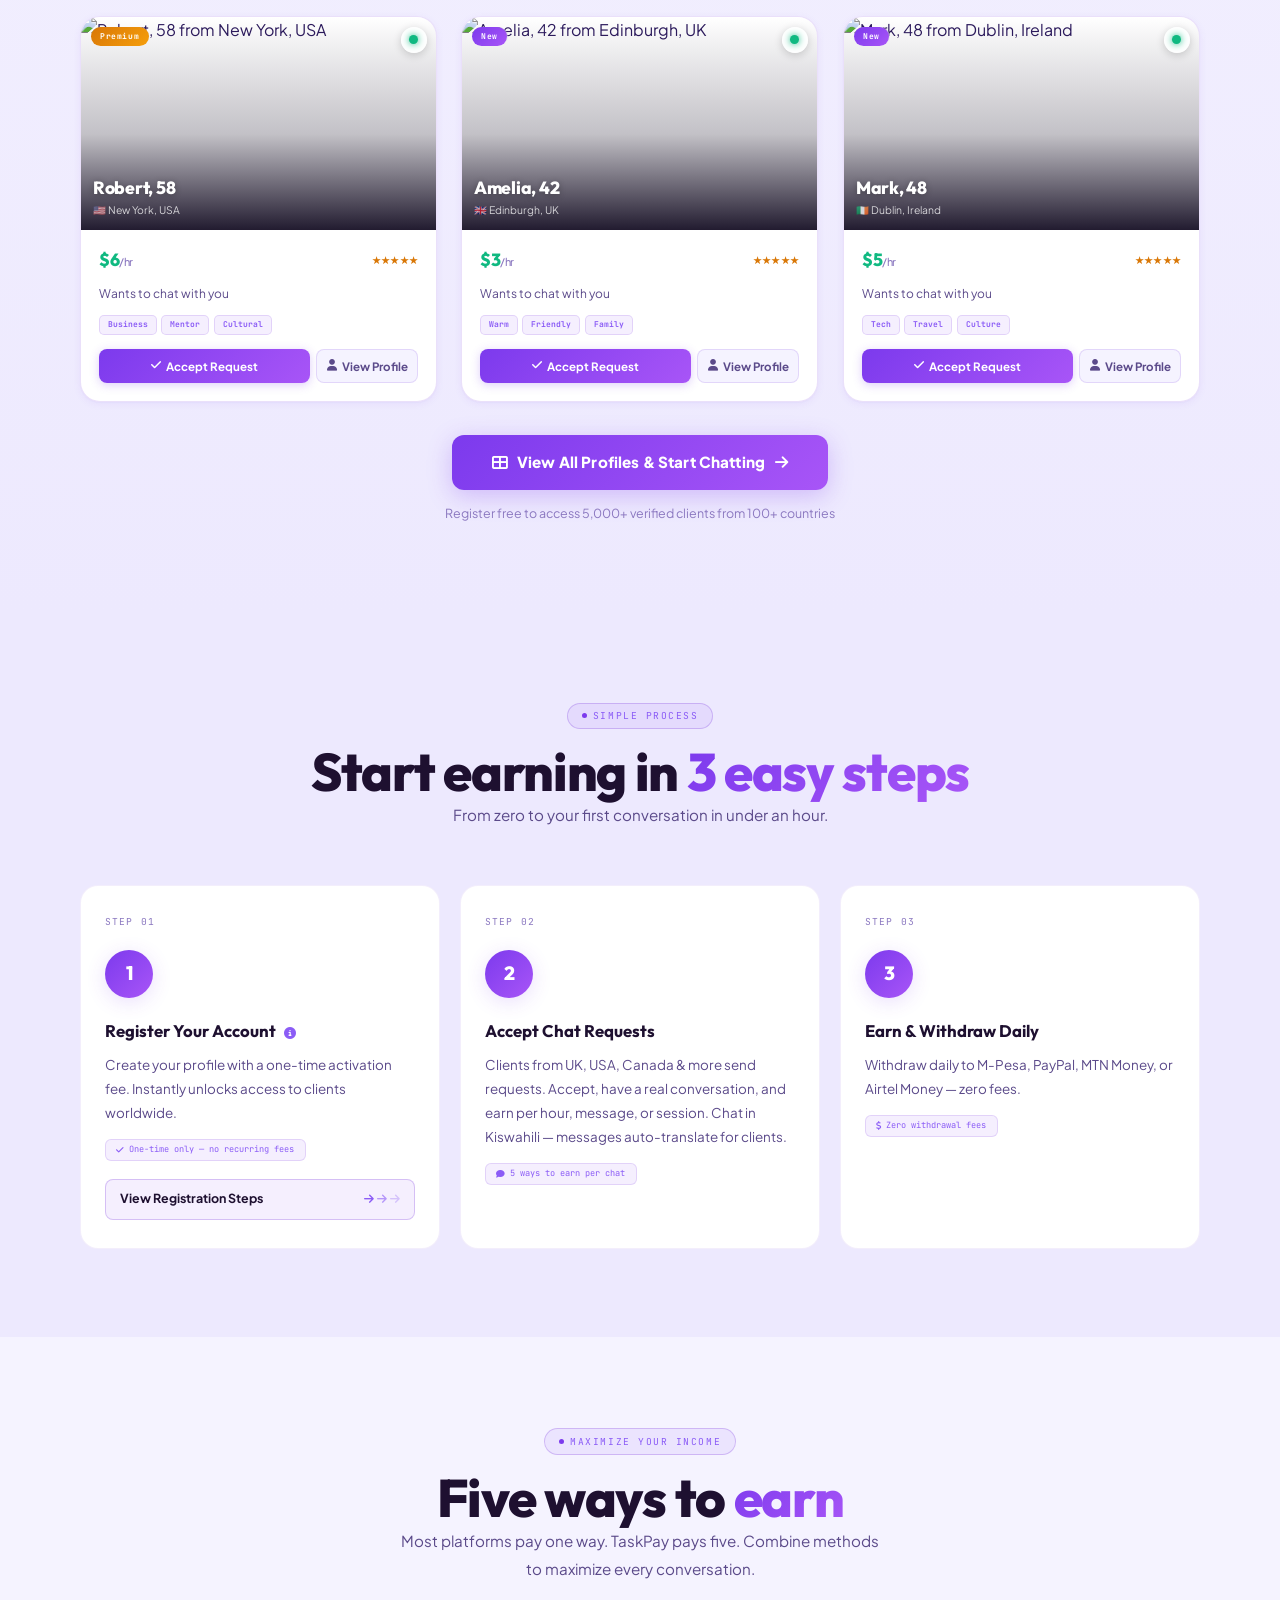
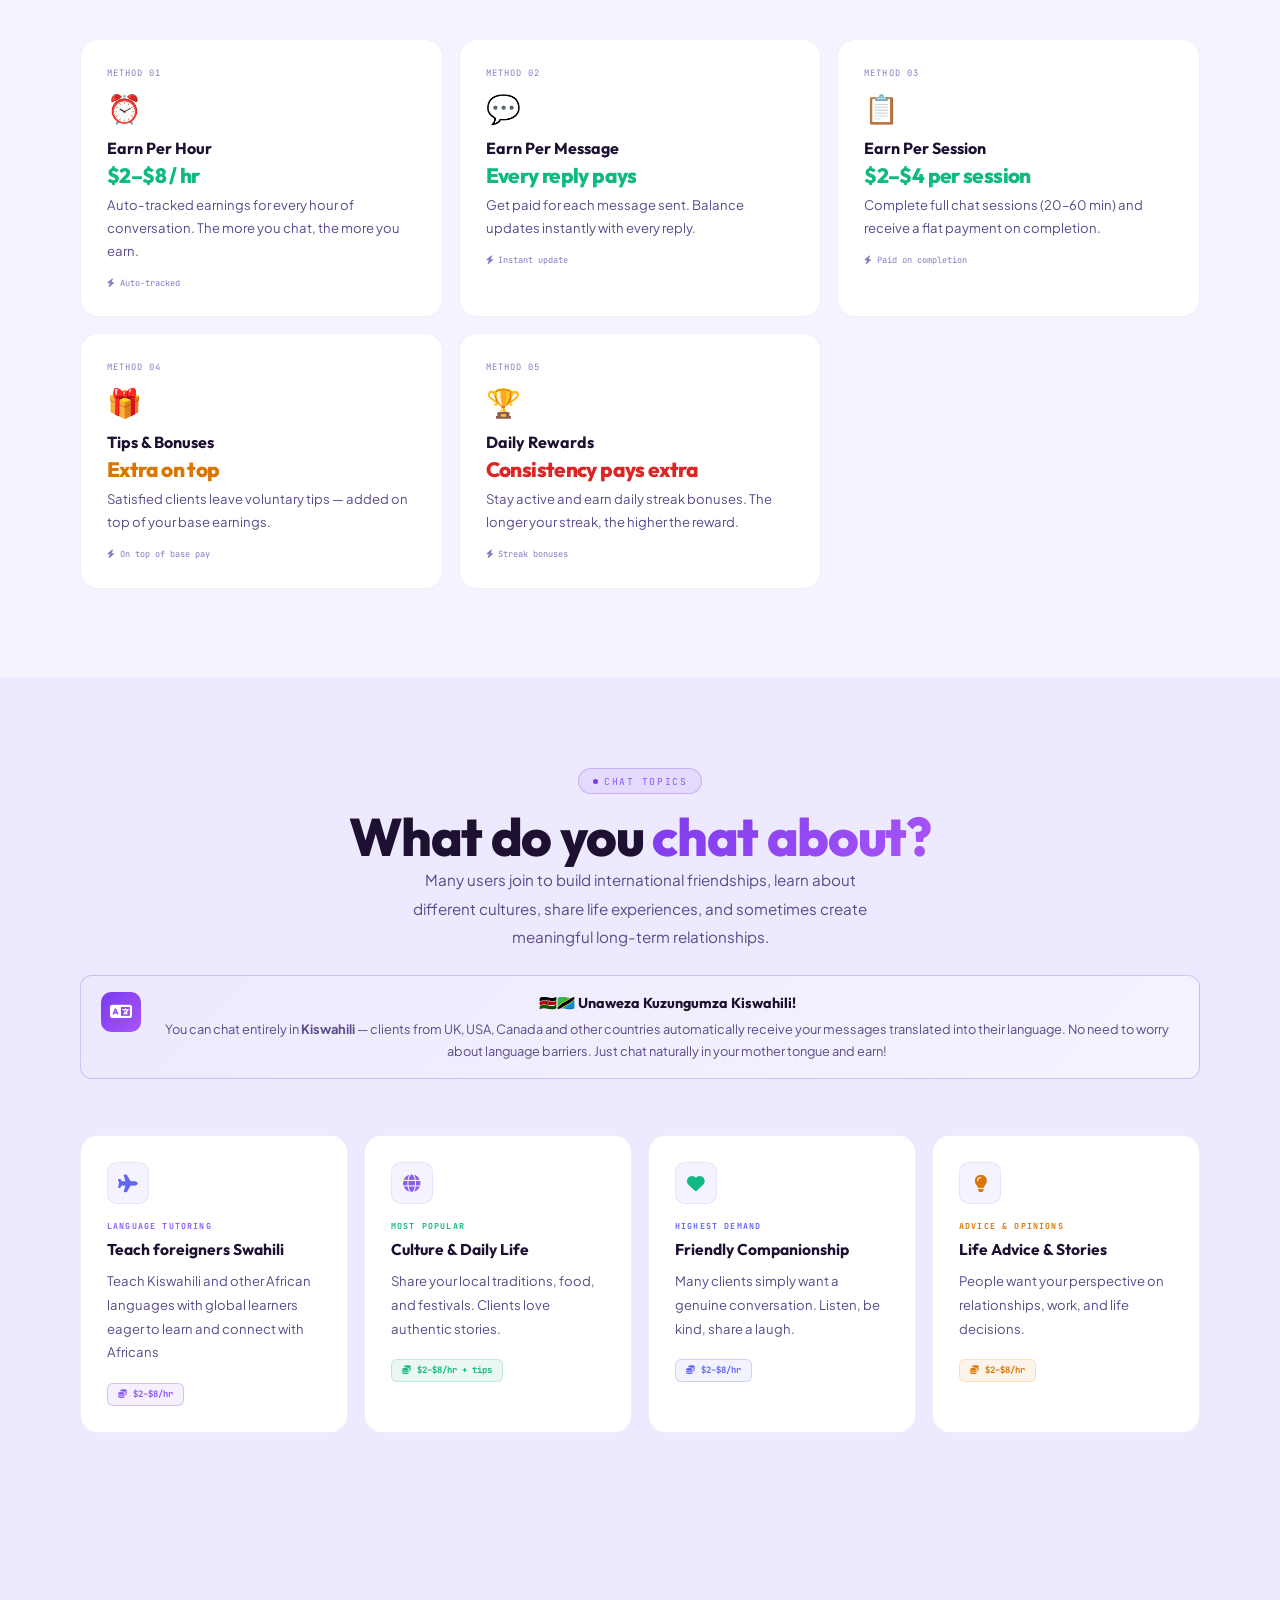
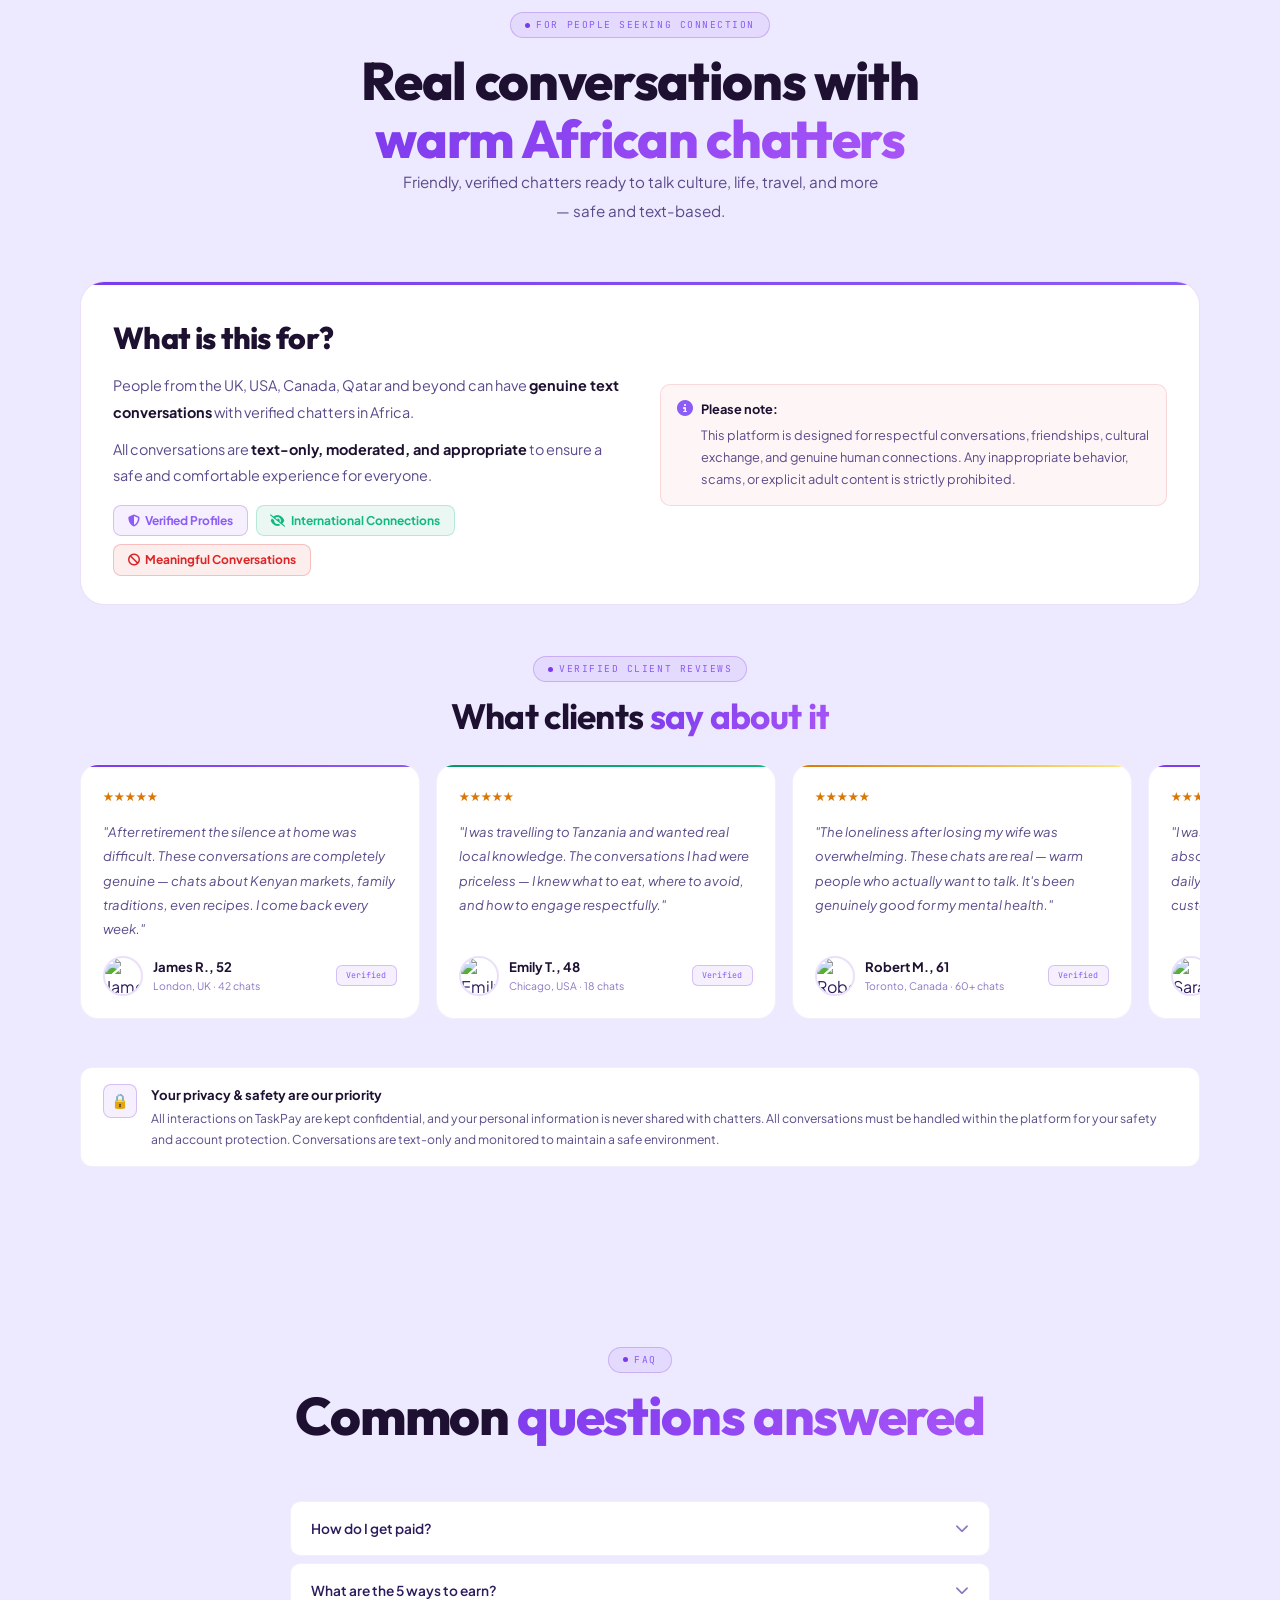
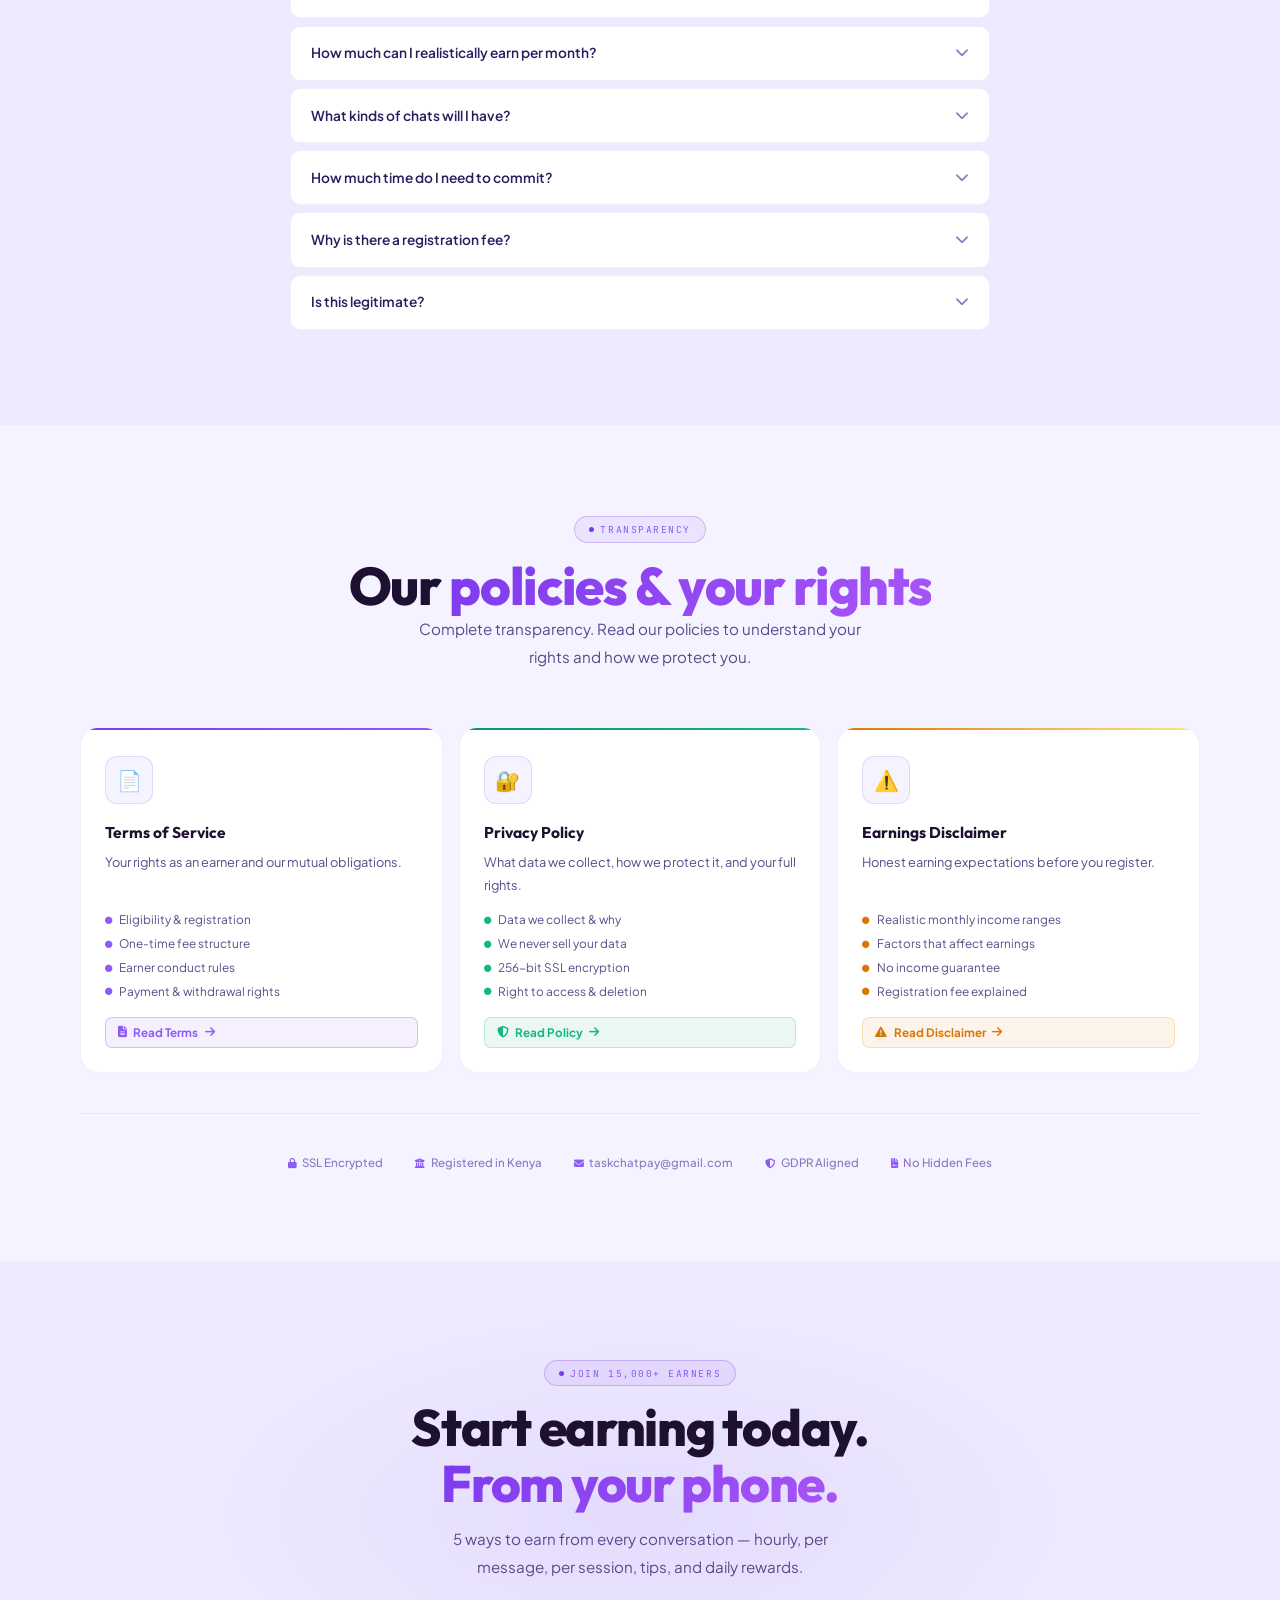
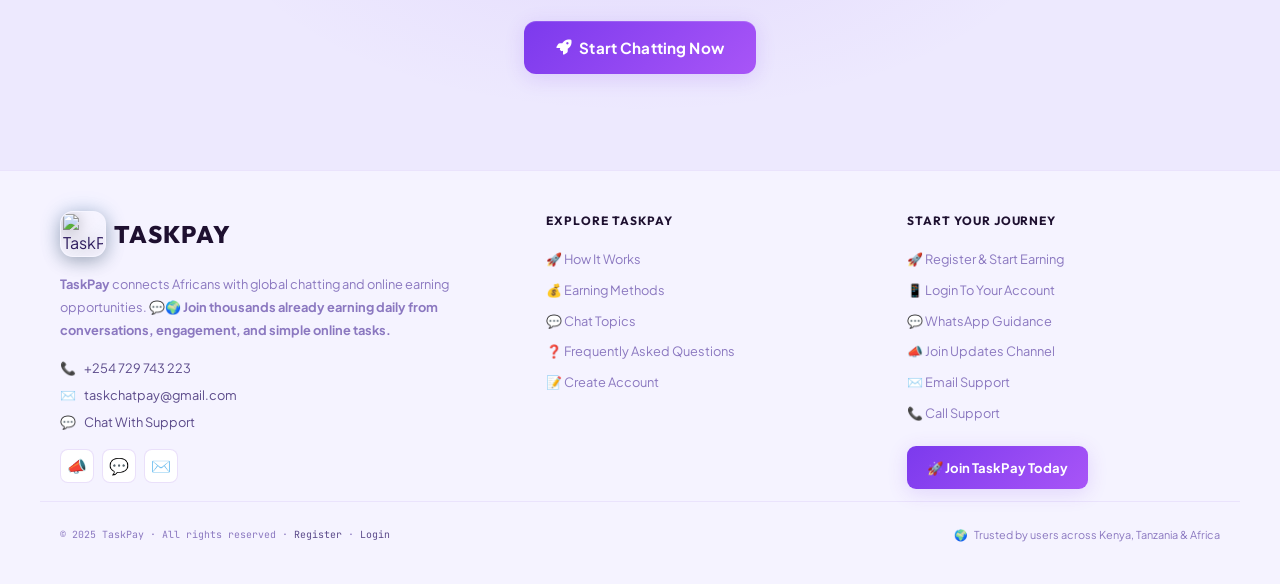
==== commit f06b36a3: "Updated website" ====
--- a/index.html
+++ b/index.html
@@ -6,12 +6,10 @@
       name="viewport"
       content="width=device-width, initial-scale=1.0, maximum-scale=5.0"
     />
-    <title>
-      TaskPay Kenya – Earn KES 1,000–2,000/Day Chatting Online | M-Pesa Payouts
-    </title>
+    <title>TaskPay Kenya – Earn Money Chatting Online</title>
     <meta
       name="description"
-      content="Earn KES 1,000–2,000 daily chatting with people from UK, USA, Canada & Qatar. Join 15,000+ Kenyans already earning from their phones. Daily M-Pesa withdrawals. Jiandikishe leo upate pesa!"
+      content="Earn money online in Kenya through chatting tasks with people from UK, USA, Canada & Qatar. Join 15,000+ Kenyans already earning from their phones. Daily M-Pesa withdrawals. Jiandikishe leo upate pesa!"
     />
     <meta
       name="robots"
@@ -27,7 +25,7 @@
     <meta name="ICBM" content="-1.286389, 36.817223" />
     <meta
       name="keywords"
-      content="earn money online Kenya, pata pesa mtandaoni Kenya, kazi za mtandaoni Kenya, earn from phone Kenya, M-Pesa income online, chat jobs Kenya, get paid to chat Kenya, online jobs Kenya 2025, jinsi ya kupata pesa Kenya, kazi za kubonyeza simu Kenya, earn dollars Kenya, online earning platforms Kenya, work from home Kenya, earn KES daily, M-Pesa withdrawal jobs, chat and earn Kenya, TaskPay Kenya, piga gumzo upate pesa, online jobs without investment Kenya, earn money chatting Africa, Starhela Kenya, online income Nairobi, side hustle Kenya"
+      content="TaskPay Kenya, earn money online Kenya, online jobs Kenya, chat jobs Kenya, work from home Kenya, M-Pesa payouts, earn from phone Kenya, online income Kenya, side hustle Kenya, earn daily Kenya, get paid to chat, remote jobs Kenya, Starhela Kenya, chat with foreiners and get paid, online earning platforms Kenya, online gigs Kenya, earn KES daily, M-Pesa withdrawal jobs, chat and earn Kenya, earn money chatting Africa, online side hustles Kenya"
     />
     <link rel="canonical" href="https://taskpay.co.ke/" />
     <link rel="alternate" hreflang="en-ke" href="https://taskpay.co.ke/" />
@@ -40,11 +38,11 @@
     <meta property="og:locale:alternate" content="sw_KE" />
     <meta
       property="og:title"
-      content="TaskPay Kenya – Earn KES 1,000–2,000/Day Chatting Online"
+      content="TaskPay Kenya – Earn Money Chatting Online"
     />
     <meta
       property="og:description"
-      content="Join 15,000+ Kenyans earning daily from their phones by chatting with people from UK, USA & Canada. Withdraw via M-Pesa. Jiandikishe bure leo!"
+      content="TaskPay Kenya helps users earn daily from their phones by chatting with people from UK, USA & Canada. Withdraw via M-Pesa. Jiandikishe bure leo!"
     />
     <meta
       property="og:image"
@@ -60,11 +58,11 @@
     <meta name="twitter:site" content="@TaskPayAfrica" />
     <meta
       name="twitter:title"
-      content="TaskPay Kenya – Earn KES 1,000–2,000 Daily Chatting Online"
+      content="TaskPay Kenya – Earn Money Chatting Online"
     />
     <meta
       name="twitter:description"
-      content="Chat with UK, USA & Canada clients from your phone. Daily M-Pesa payouts. 5 ways to earn. Join free today!"
+      content="TaskPay Kenya helps users earn daily from their phones by chatting with people from UK, USA & Canada. Withdraw via M-Pesa. Jiandikishe bure leo!"
     />
     <meta
       name="twitter:image"
@@ -724,9 +722,9 @@
           </div>
           <h1 class="h-xl hero-h1" id="heroHeading">
             <span class="line1" data-i18n="hero_sub"
-              >Turn Conversations Into</span
-            >
-            <span class="g-text" data-i18n="hero_main">Real Cash</span>
+              >Earn Money Online in Kenya</span
+            >
+            <span class="g-text" data-i18n="hero_main">With TaskPay</span>
           </h1>
           <div
             class="hero-rate-row"
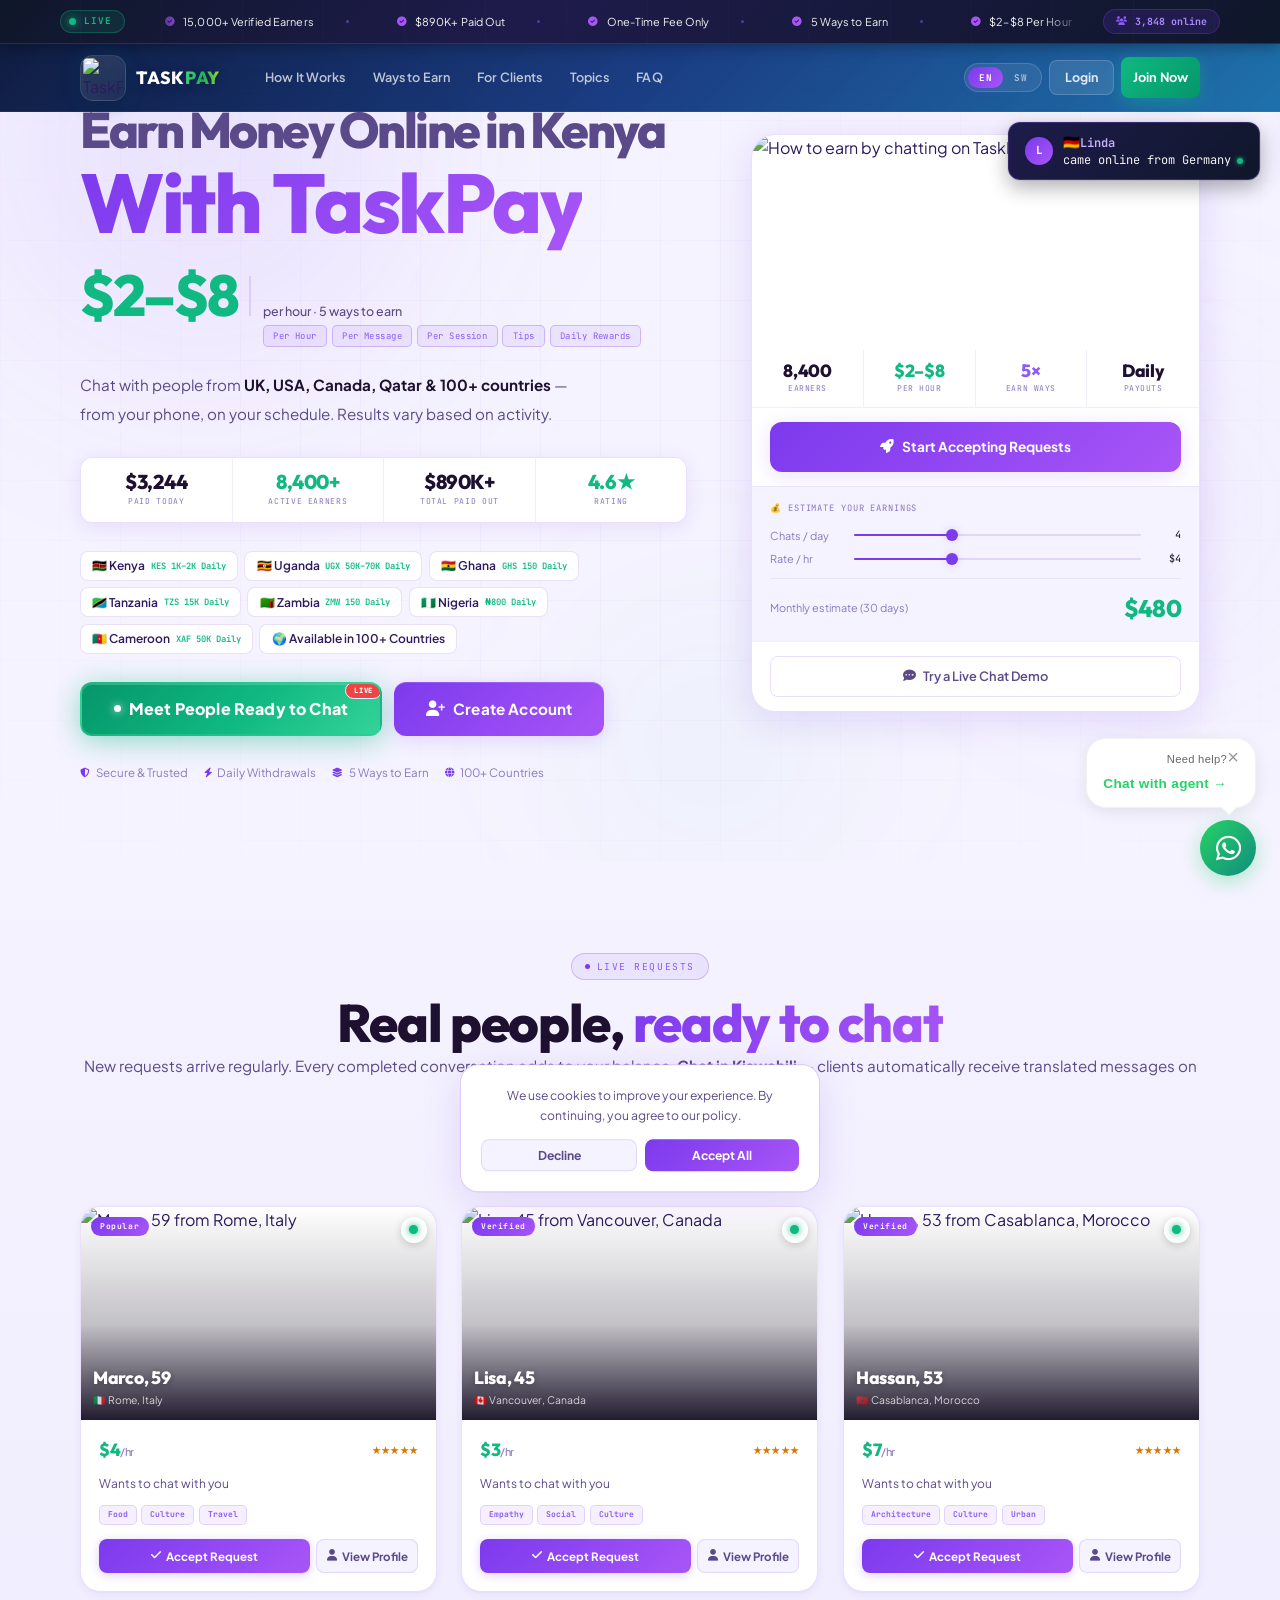
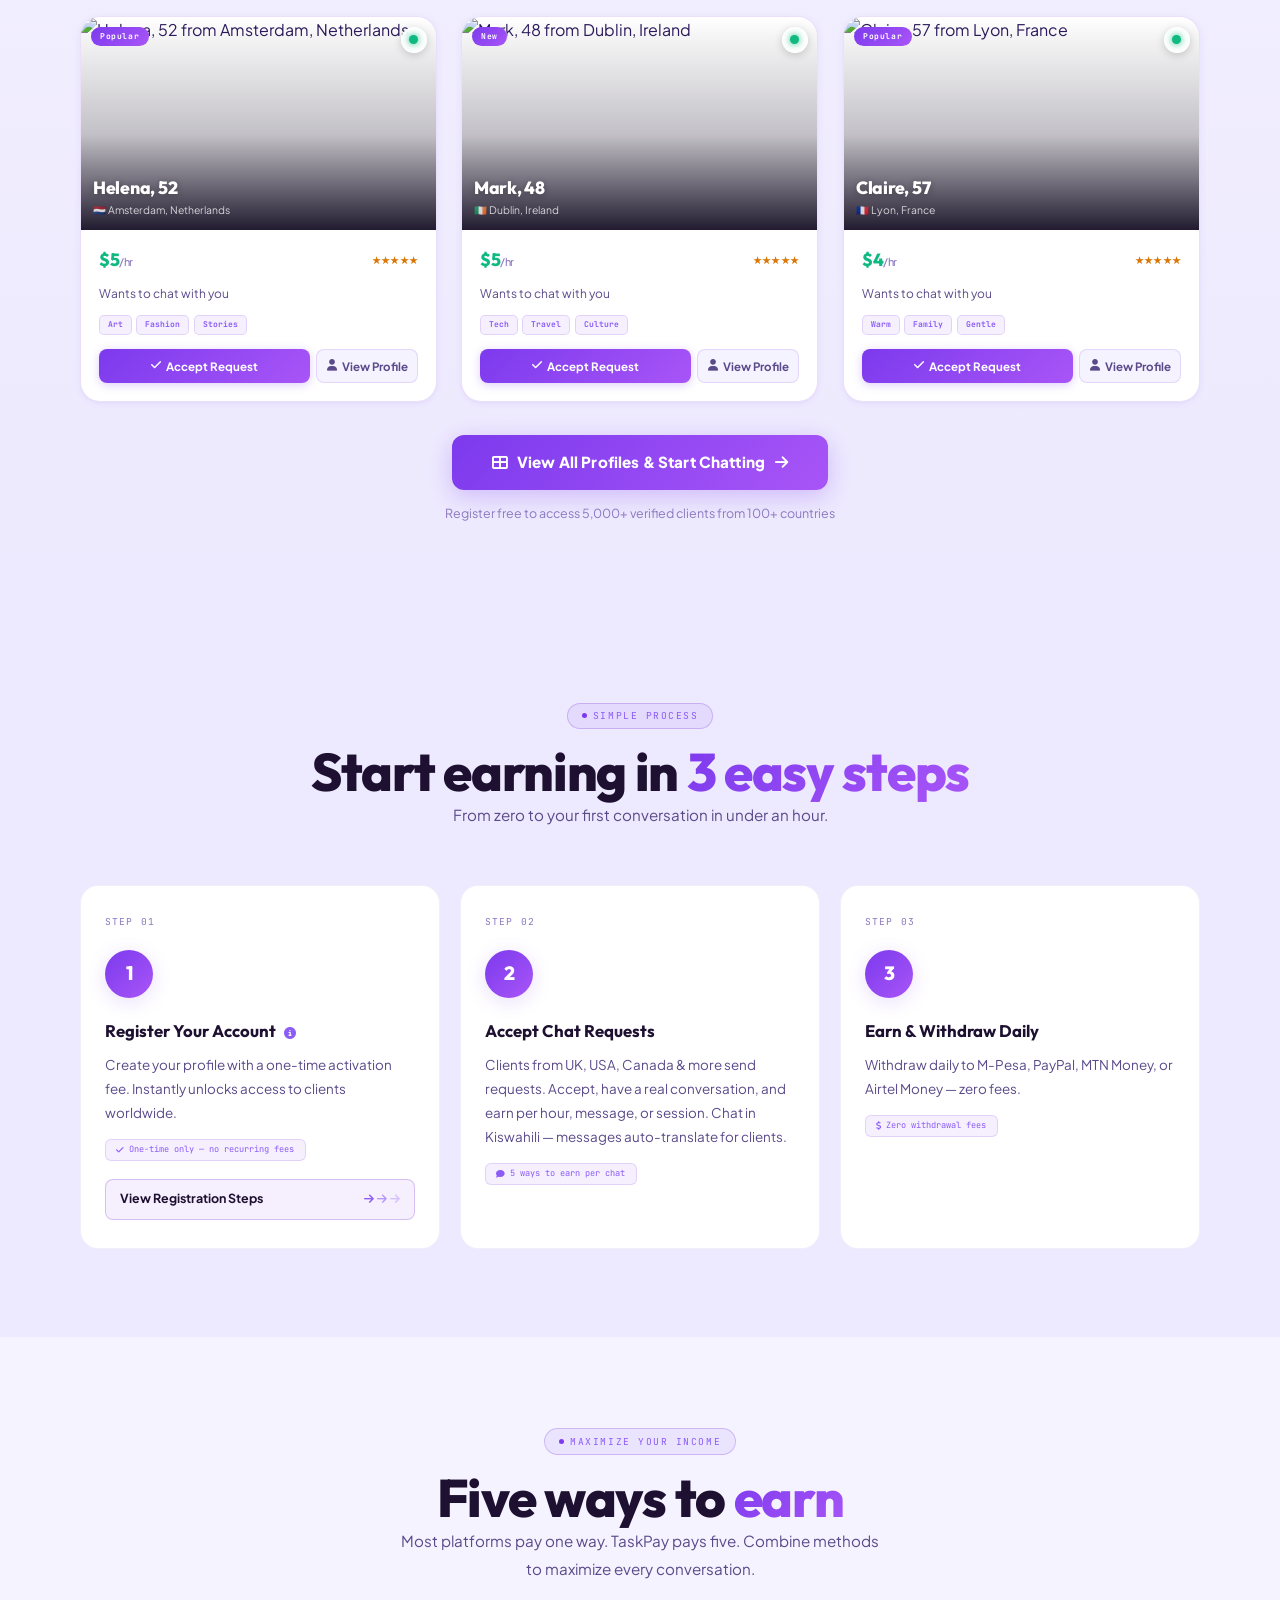
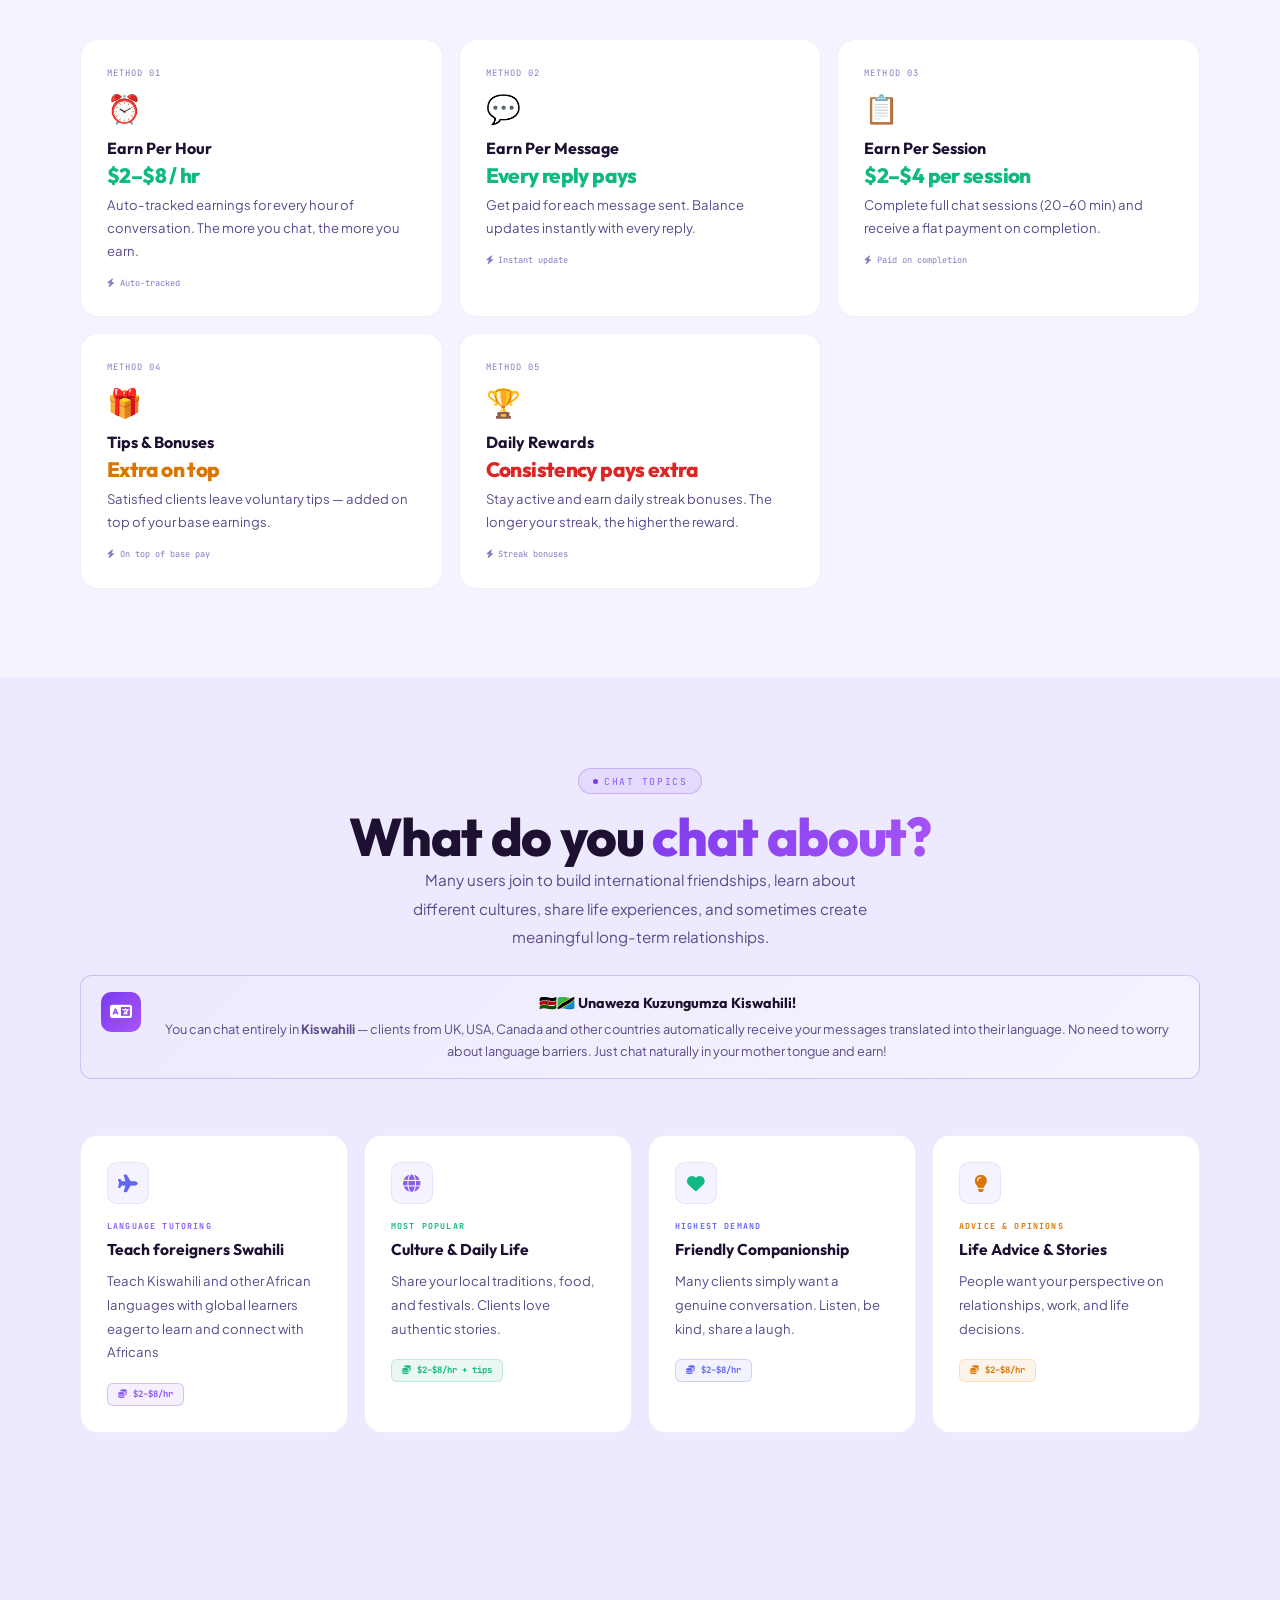
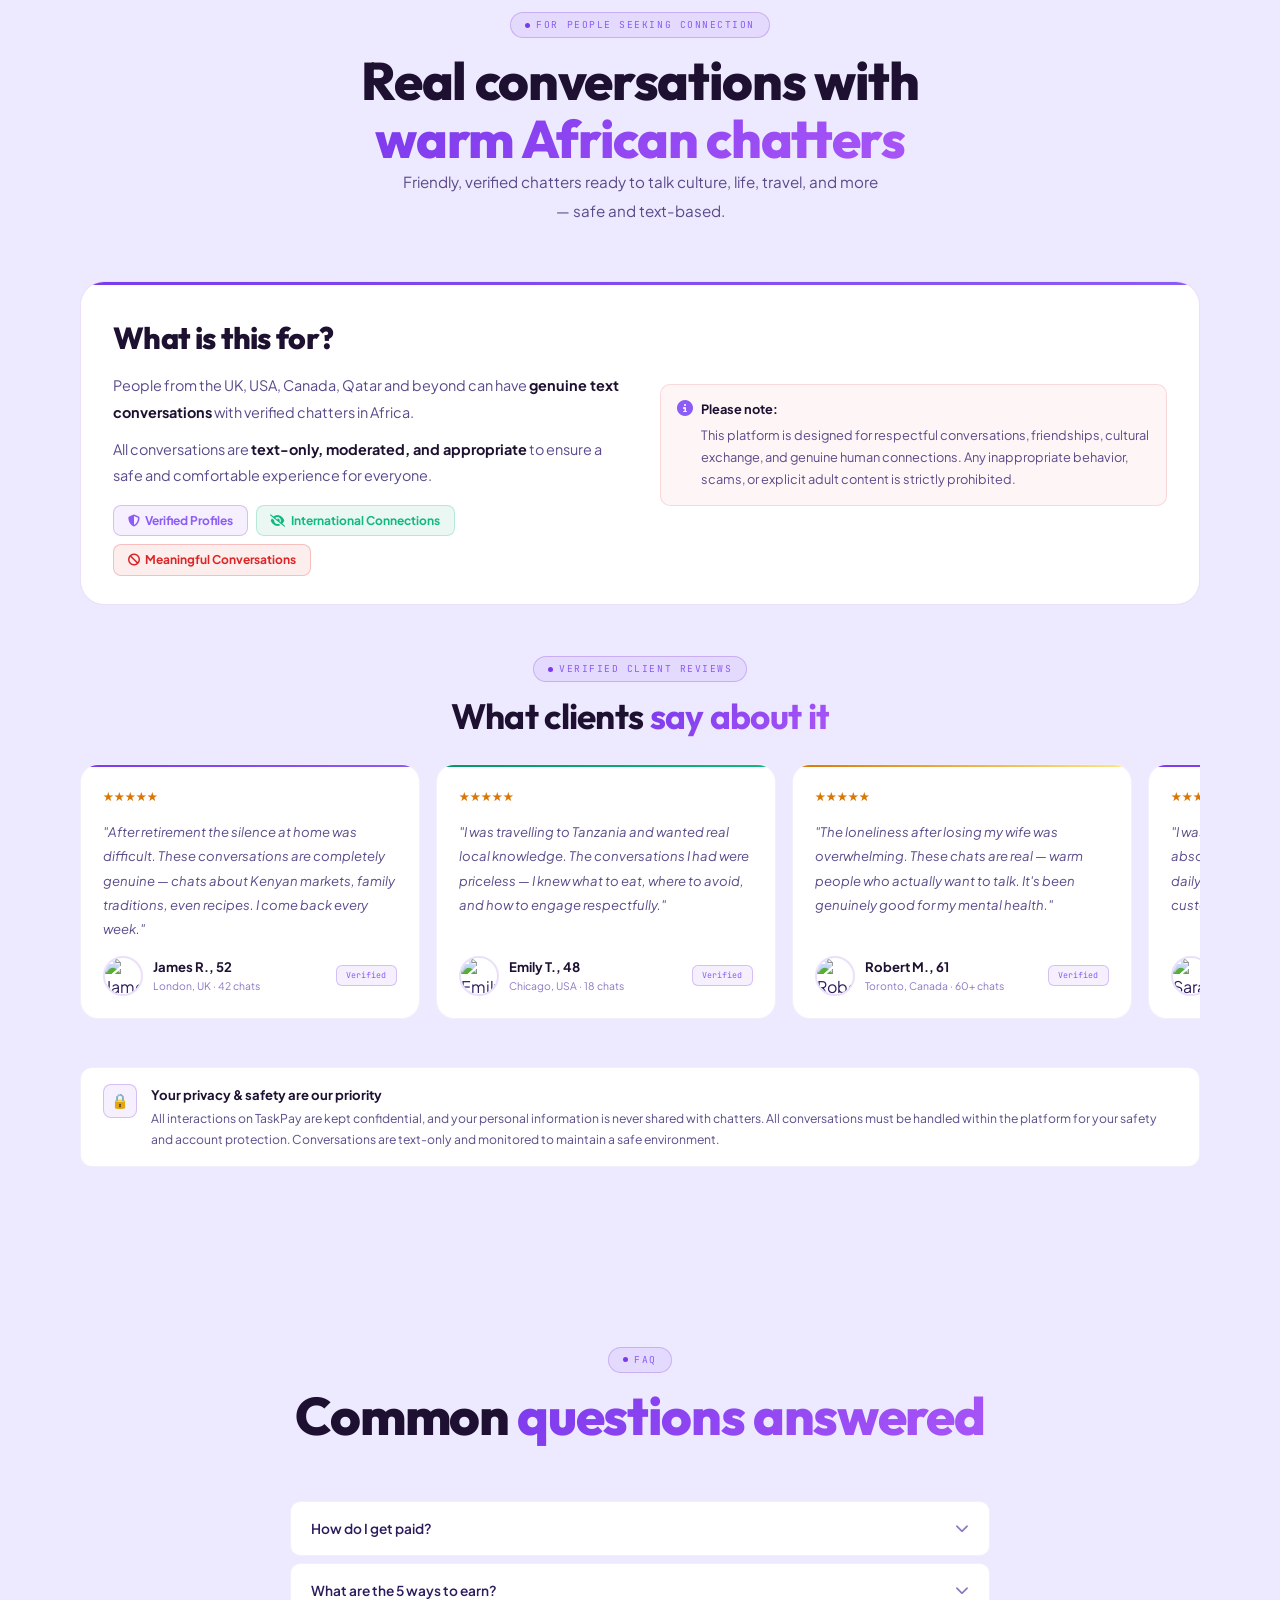
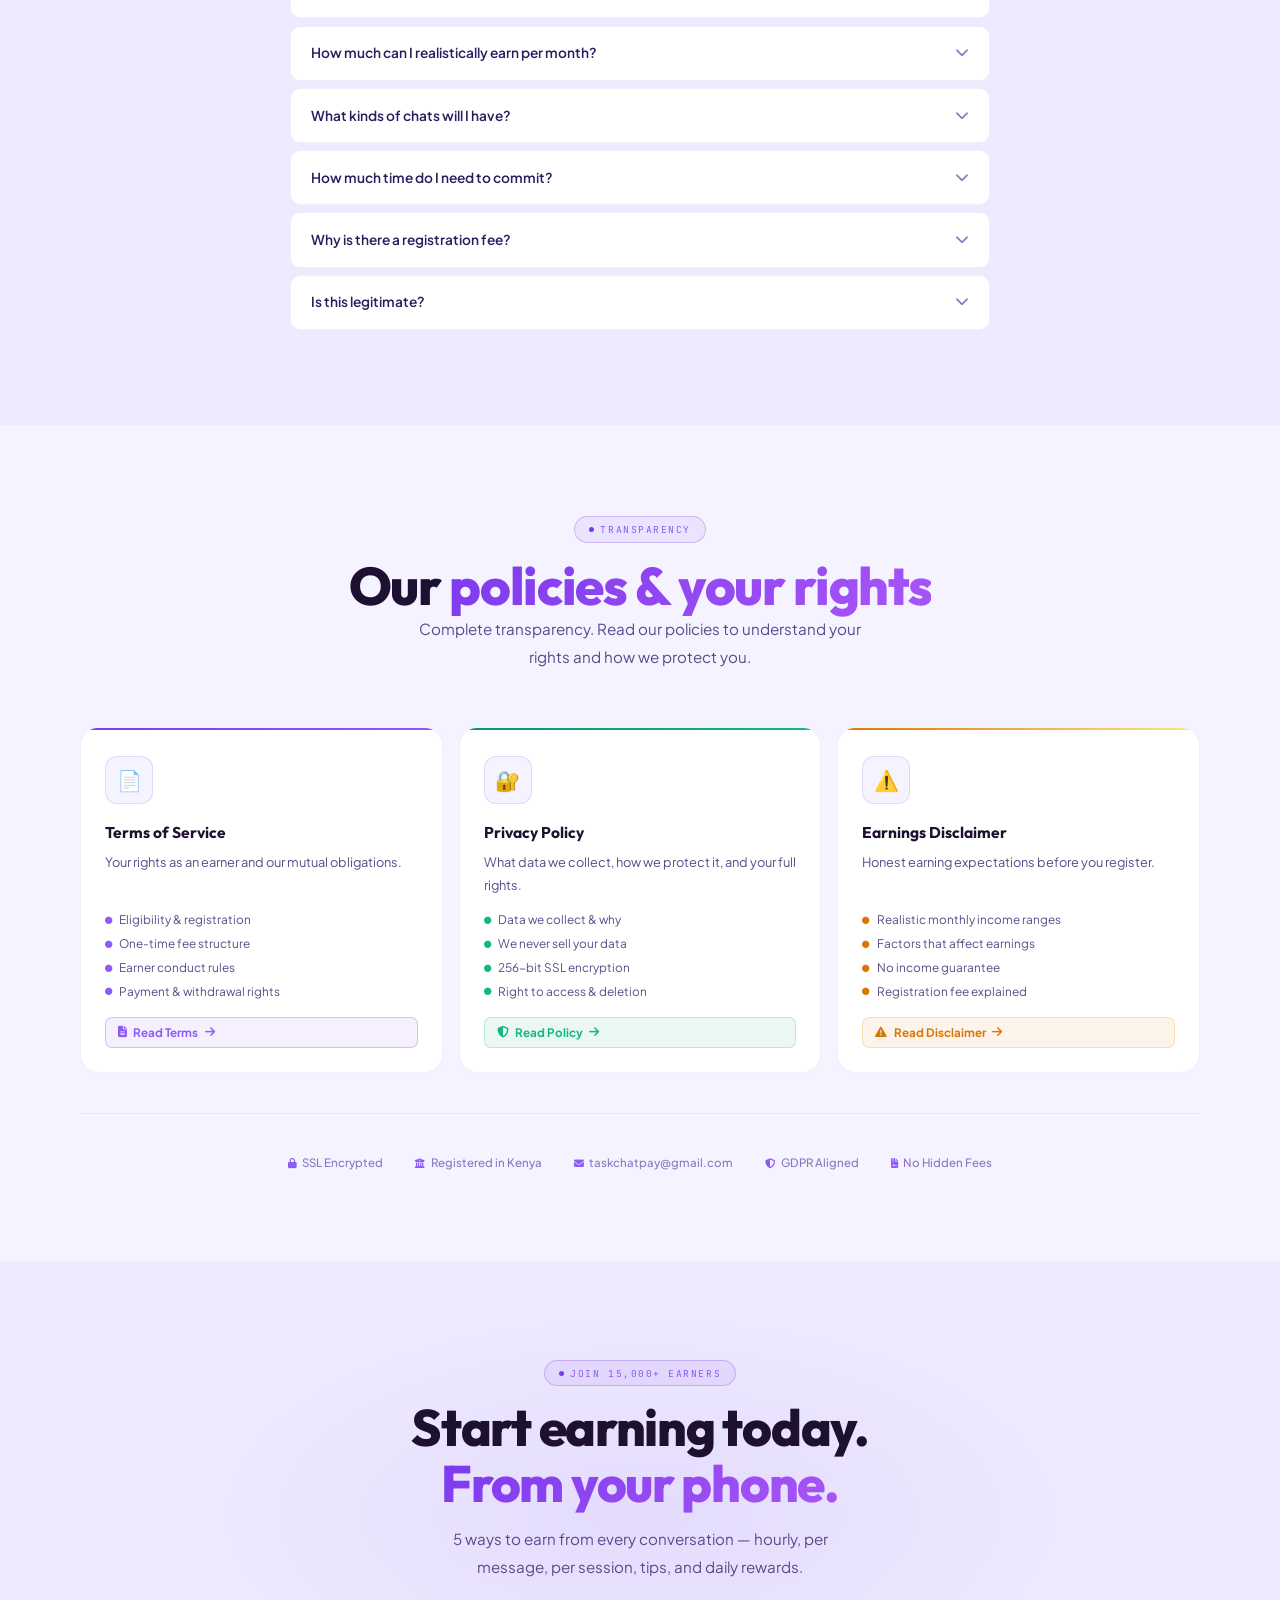
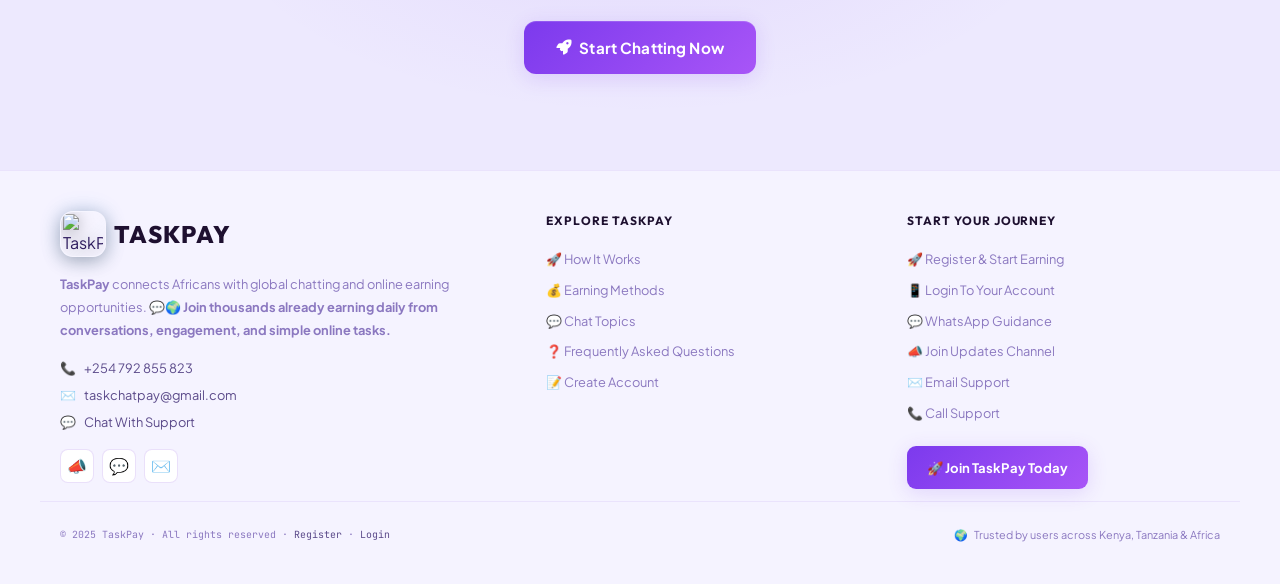
==== commit 6f3410f8: "Updated website" ====
--- a/index.html
+++ b/index.html
@@ -2,10 +2,7 @@
 <html lang="en" data-theme="light">
   <head>
     <meta charset="UTF-8" />
-    <meta
-      name="viewport"
-      content="width=device-width, initial-scale=1.0, maximum-scale=5.0"
-    />
+    <meta name="viewport" content="width=device-width, initial-scale=1.0" />
     <title>TaskPay Kenya – Earn Money Chatting Online</title>
     <meta
       name="description"
@@ -87,17 +84,17 @@
           "latitude": "-1.286389",
           "longitude": "36.817223"
         },
-        "telephone": "+254729743223",
+        "telephone": "+254792855823",
         "email": "taskchatpay@gmail.com",
         "contactPoint": {
           "@type": "ContactPoint",
-          "telephone": "+254729743223",
+          "telephone": "+254792855823",
           "contactType": "Customer Support",
-          "contactOption": "TollFree",
+          "contactOption": "CustomerService",
           "availableLanguage": ["English", "Swahili"]
         },
         "sameAs": [
-          "https://wa.me/254729743223",
+          "https://wa.me/254792855823",
           "https://whatsapp.com/channel/0029VbD0NZf0VycJyk85mq16"
         ],
         "openingHoursSpecification": {
@@ -194,7 +191,7 @@
             "name": "Is TaskPay legitimate and safe in Kenya?",
             "acceptedAnswer": {
               "@type": "Answer",
-              "text": "TaskPay is a registered platform operating legally in Kenya, with over 15,000 active earners across Africa. All transactions are secured with 256-bit SSL encryption. Support is available via WhatsApp at +254 729 743 223."
+              "text": "TaskPay is a registered platform operating legally in Kenya, with over 15,000 active earners across Africa. All transactions are secured with 256-bit SSL encryption. Support is available via WhatsApp at +254 792 855 823."
             }
           },
           {
@@ -322,11 +319,11 @@
             >
           </div>
           <div class="om-price-box">
-            <div class="op-was" id="opOld">KSH 650</div>
-            <div class="op-now" id="opNow">KSH 550</div>
+            <div class="op-was" id="opOld">KES 650</div>
+            <div class="op-now" id="opNow">KES 550</div>
             <div class="op-lbl">Your Price Today</div>
             <div class="op-save" id="opSave">
-              ✅ You save KSH 100 — limited time!
+              ✅ You save KES 100 — limited time!
             </div>
           </div>
           <div class="om-timer">
@@ -375,7 +372,7 @@
               <div class="acct-step-body">
                 Open:
                 <a
-                  href="https://Starhela.com/register.php?ref=sydney"
+                  href="https://Starhela.com/register.php?ref=MillionaireMax"
                   target="_blank"
                   rel="noopener noreferrer"
                   >ClickToRegisterChattingAccount</a
@@ -441,7 +438,7 @@
           </div>
           <div class="acct-cta">
             <a
-              href="https://Starhela.com/register.php?ref=sydney"
+              href="https://Starhela.com/register.php?ref=MillionaireMax"
               target="_blank"
               rel="noopener noreferrer"
               class="primary"
@@ -588,7 +585,7 @@
         </div>
       </div>
       <a
-        href="https://wa.me/254729743223"
+        href="https://wa.me/254792855823"
         class="float-wa"
         target="_blank"
         rel="noopener noreferrer"
@@ -652,7 +649,7 @@
               ><span class="reg-label">Login</span></a
             >
             <a
-              href="https://Starhela.com/register.php?ref=sydney"
+              href="https://Starhela.com/register.php?ref=MillionaireMax"
               target="_blank"
               rel="noopener noreferrer"
               class="nav-cta"
@@ -689,7 +686,7 @@
       >
       <div class="mob-hr"></div>
       <a
-        href="https://Starhela.com/register.php?ref=sydney"
+        href="https://Starhela.com/register.php?ref=MillionaireMax"
         target="_blank"
         rel="noopener noreferrer"
         class="mob-cta"
@@ -833,7 +830,7 @@
               <span class="meet-badge" aria-label="Live">LIVE</span>
             </button>
             <a
-              href="https://Starhela.com/register.php?ref=sydney"
+              href="https://Starhela.com/register.php?ref=MillionaireMax"
               target="_blank"
               rel="noopener noreferrer"
               class="btn btn-g btn-xl"
@@ -903,7 +900,7 @@
               </div>
               <div class="req-panel-cta">
                 <a
-                  href="https://Starhela.com/register.php?ref=sydney"
+                  href="https://Starhela.com/register.php?ref=MillionaireMax"
                   target="_blank"
                   rel="noopener noreferrer"
                   class="req-panel-cta-btn"
@@ -1017,7 +1014,7 @@
         </div>
         <div class="req-view-all fu">
           <a
-            href="https://Starhela.com/register.php?ref=sydney"
+            href="https://Starhela.com/register.php?ref=MillionaireMax"
             target="_blank"
             rel="noopener noreferrer"
             class="req-view-all-btn"
@@ -1872,7 +1869,7 @@
         </p>
         <div class="cta-btns">
           <a
-            href="https://Starhela.com/register.php?ref=sydney"
+            href="https://Starhela.com/register.php?ref=MillionaireMax"
             target="_blank"
             rel="noopener noreferrer"
             class="btn btn-g btn-xl"
@@ -1909,7 +1906,7 @@
           </p>
           <div class="footer-contact-item">
             <span aria-hidden="true">📞</span
-            ><a href="tel:+254729743223">+254 729 743 223</a>
+            ><a href="tel:+254792855823">+254 792 855 823</a>
           </div>
           <div class="footer-contact-item">
             <span aria-hidden="true">✉️</span
@@ -1918,7 +1915,7 @@
           <div class="footer-contact-item">
             <span aria-hidden="true">💬</span
             ><a
-              href="https://wa.me/254729743223"
+              href="https://wa.me/254792855823"
               target="_blank"
               rel="noopener noreferrer"
               >Chat With Support</a
@@ -1934,7 +1931,7 @@
               >📣</a
             >
             <a
-              href="https://wa.me/254729743223"
+              href="https://wa.me/254792855823"
               target="_blank"
               rel="noopener noreferrer"
               class="footer-social-btn"
@@ -1957,7 +1954,7 @@
             <a href="#topics">💬 Chat Topics</a>
             <a href="#faq">❓ Frequently Asked Questions</a>
             <a
-              href="https://starhela.com/register.php?ref=sydney"
+              href="https://starhela.com/register.php?ref=MillionaireMax"
               target="_blank"
               rel="noopener noreferrer"
               >📝 Create Account</a
@@ -1968,7 +1965,7 @@
           <div class="footer-col-title">Start Your Journey</div>
           <div class="footer-links">
             <a
-              href="https://starhela.com/register.php?ref=sydney"
+              href="https://starhela.com/register.php?ref=MillionaireMax"
               target="_blank"
               rel="noopener noreferrer"
               >🚀 Register &amp; Start Earning</a
@@ -1980,7 +1977,7 @@
               >📱 Login To Your Account</a
             >
             <a
-              href="https://wa.me/254729743223"
+              href="https://wa.me/254792855823"
               target="_blank"
               rel="noopener noreferrer"
               >💬 WhatsApp Guidance</a
@@ -1992,11 +1989,11 @@
               >📣 Join Updates Channel</a
             >
             <a href="mailto:taskchatpay@gmail.com">✉️ Email Support</a>
-            <a href="tel:+254729743223">📞 Call Support</a>
+            <a href="tel:+254792855823">📞 Call Support</a>
           </div>
           <div style="margin-top: 20px">
             <a
-              href="https://starhela.com/register.php?ref=sydney"
+              href="https://starhela.com/register.php?ref=MillionaireMax"
               target="_blank"
               rel="noopener noreferrer"
               class="footer-cta-btn"
@@ -2009,7 +2006,7 @@
         <div class="footer-copy">
           © 2025 TaskPay · All rights reserved ·
           <a
-            href="https://starhela.com/register.php?ref=sydney"
+            href="https://starhela.com/register.php?ref=MillionaireMax"
             target="_blank"
             rel="noopener noreferrer"
             >Register</a
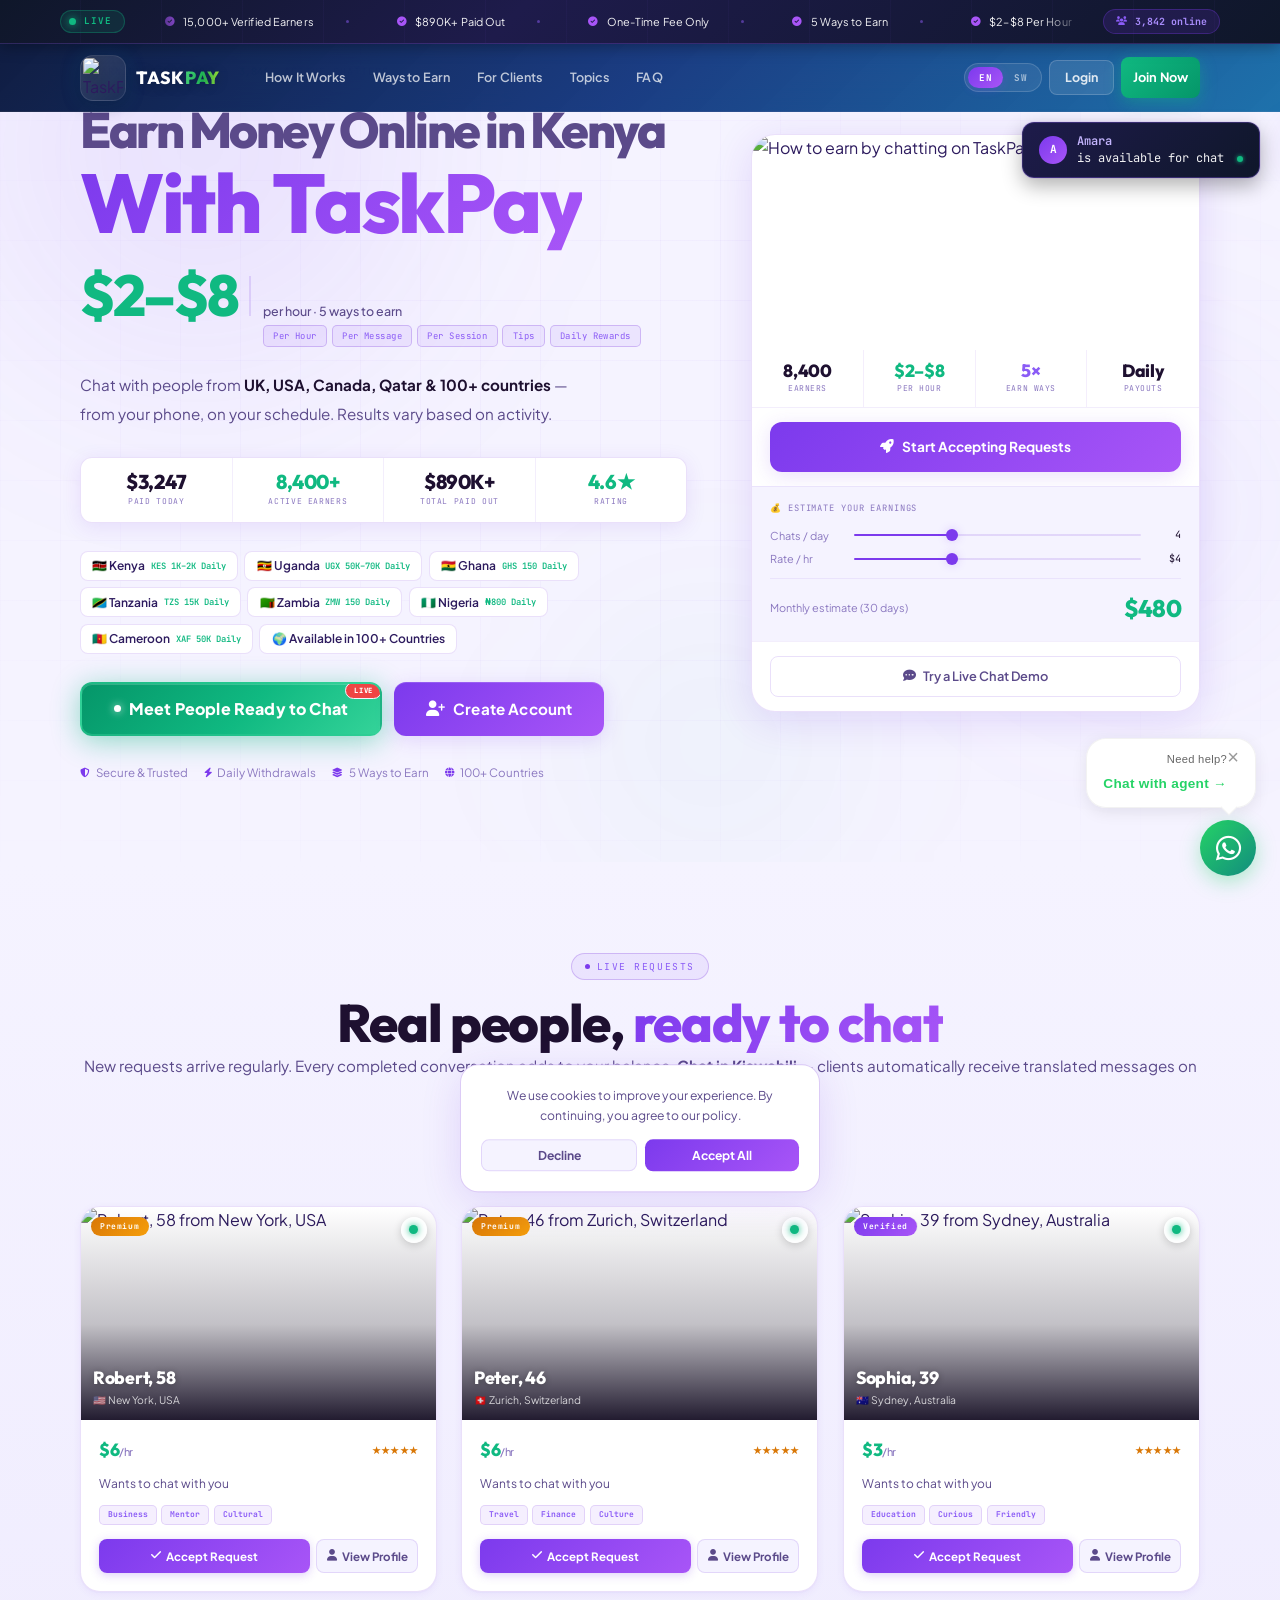
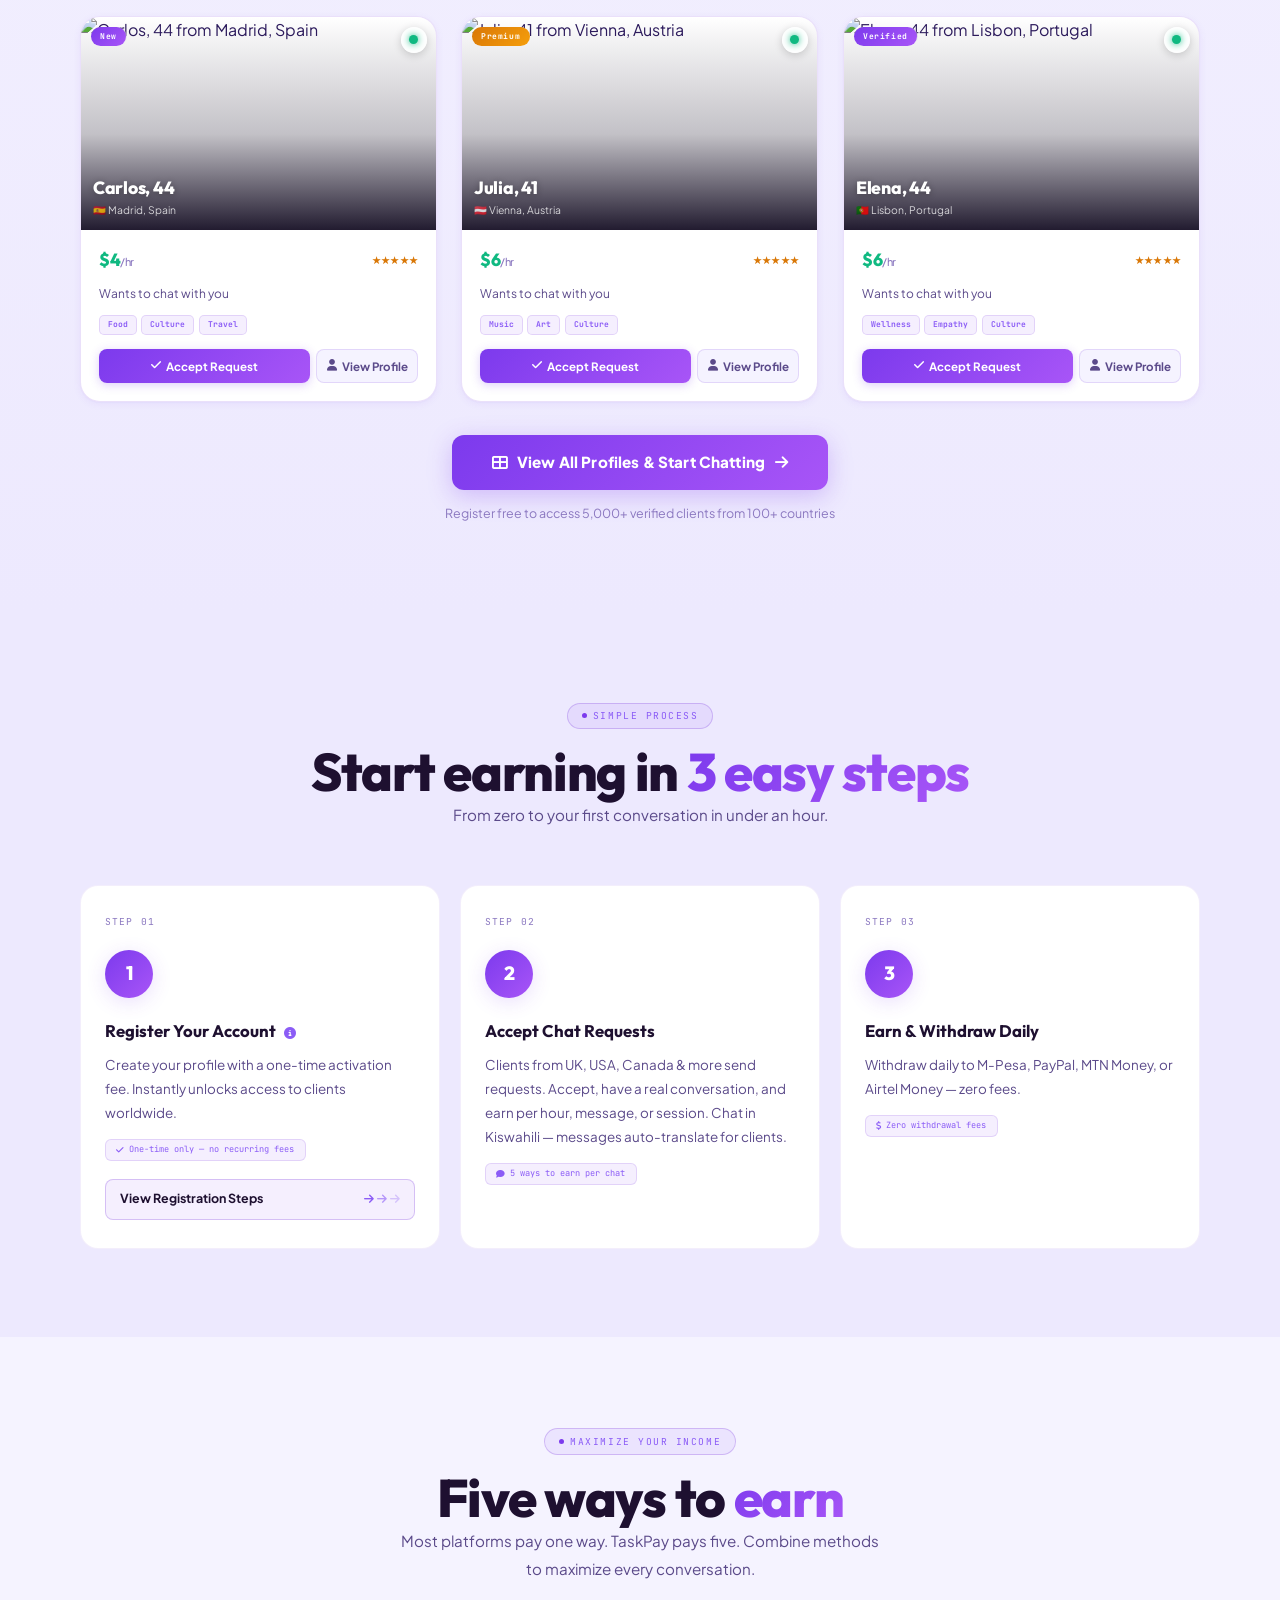
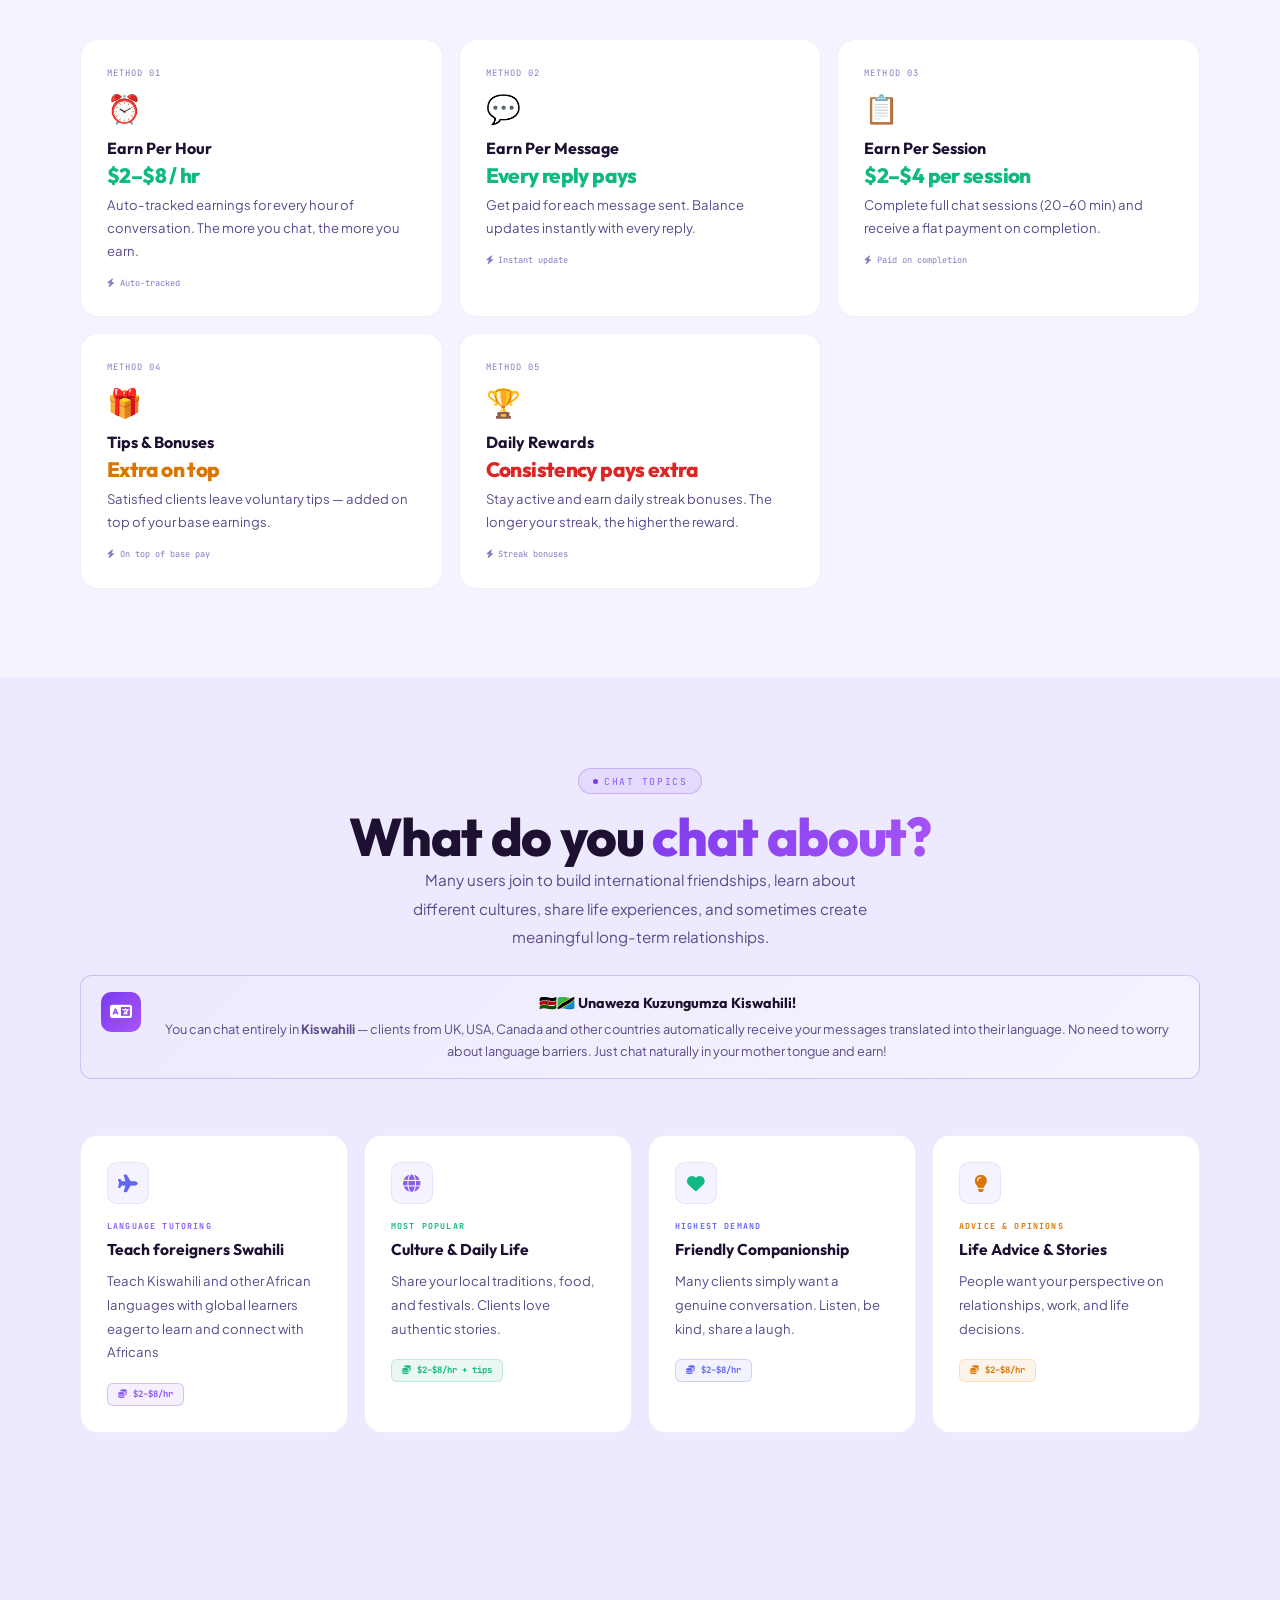
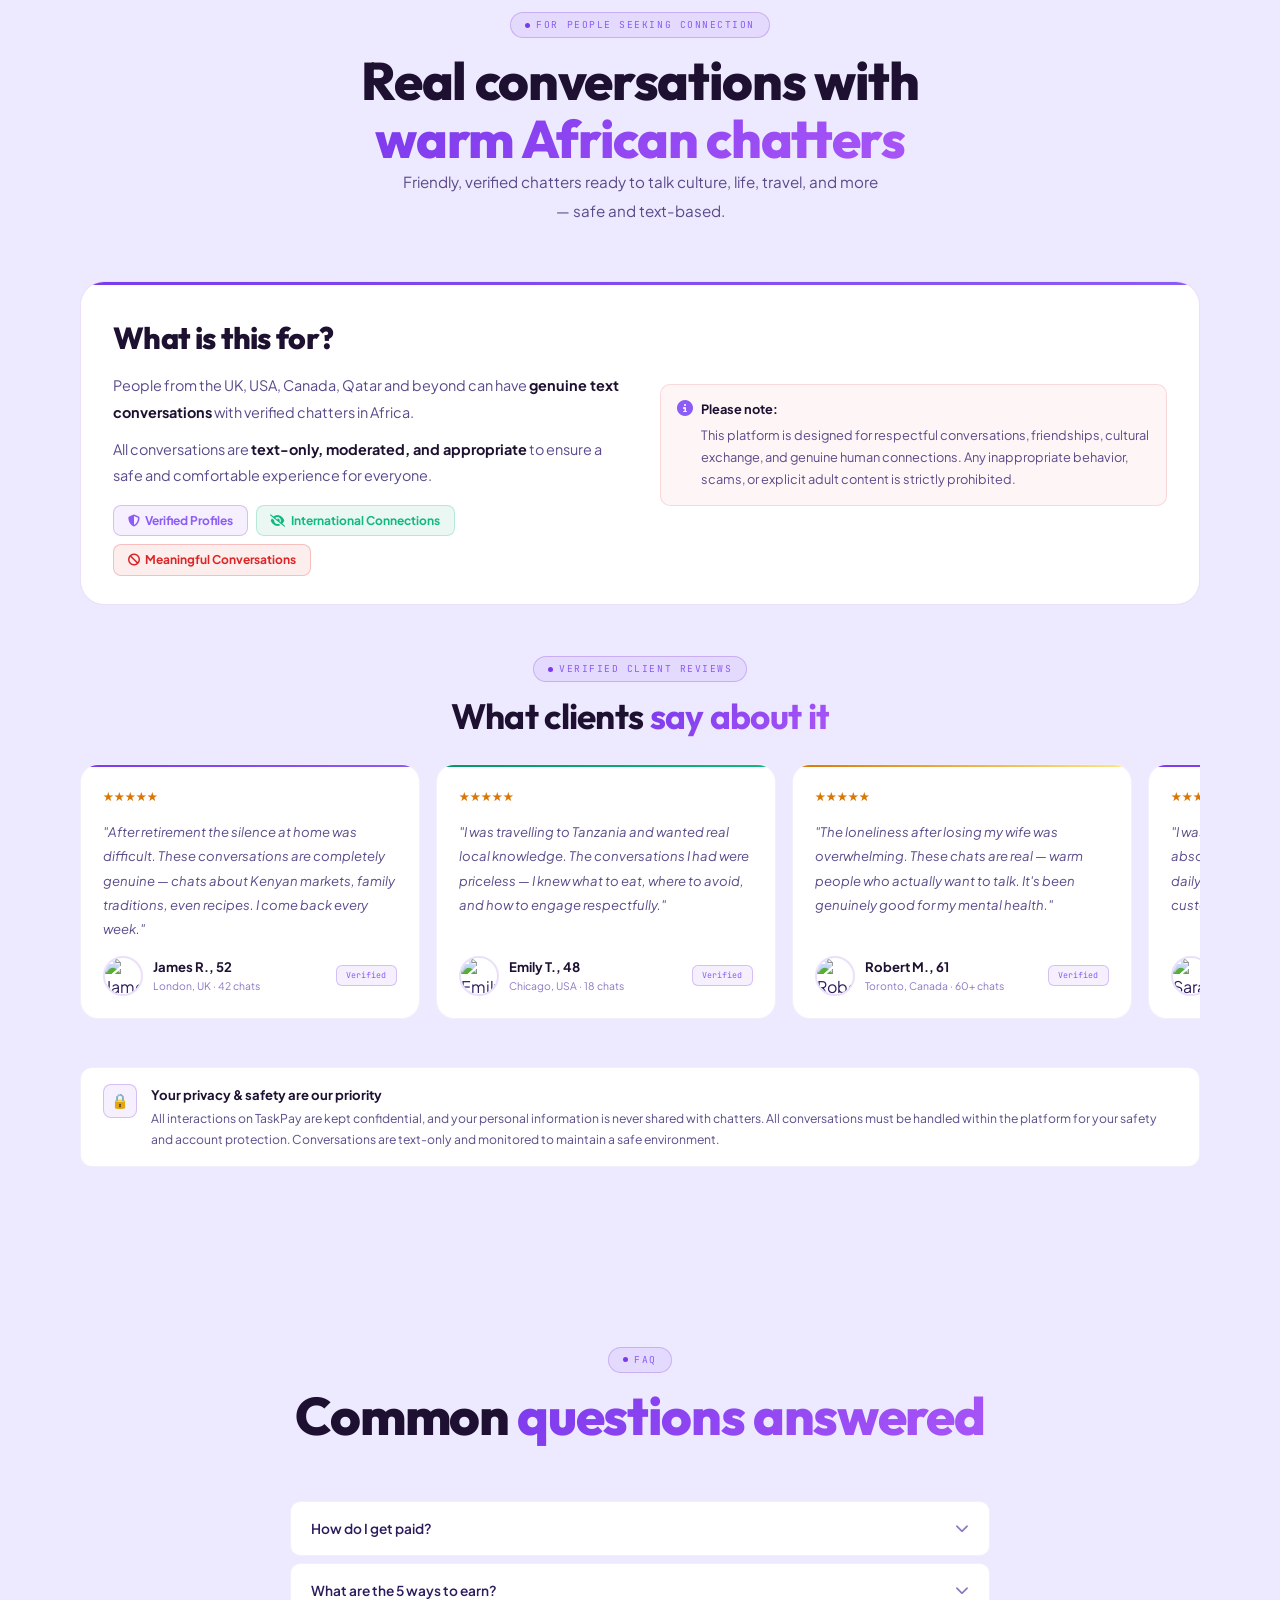
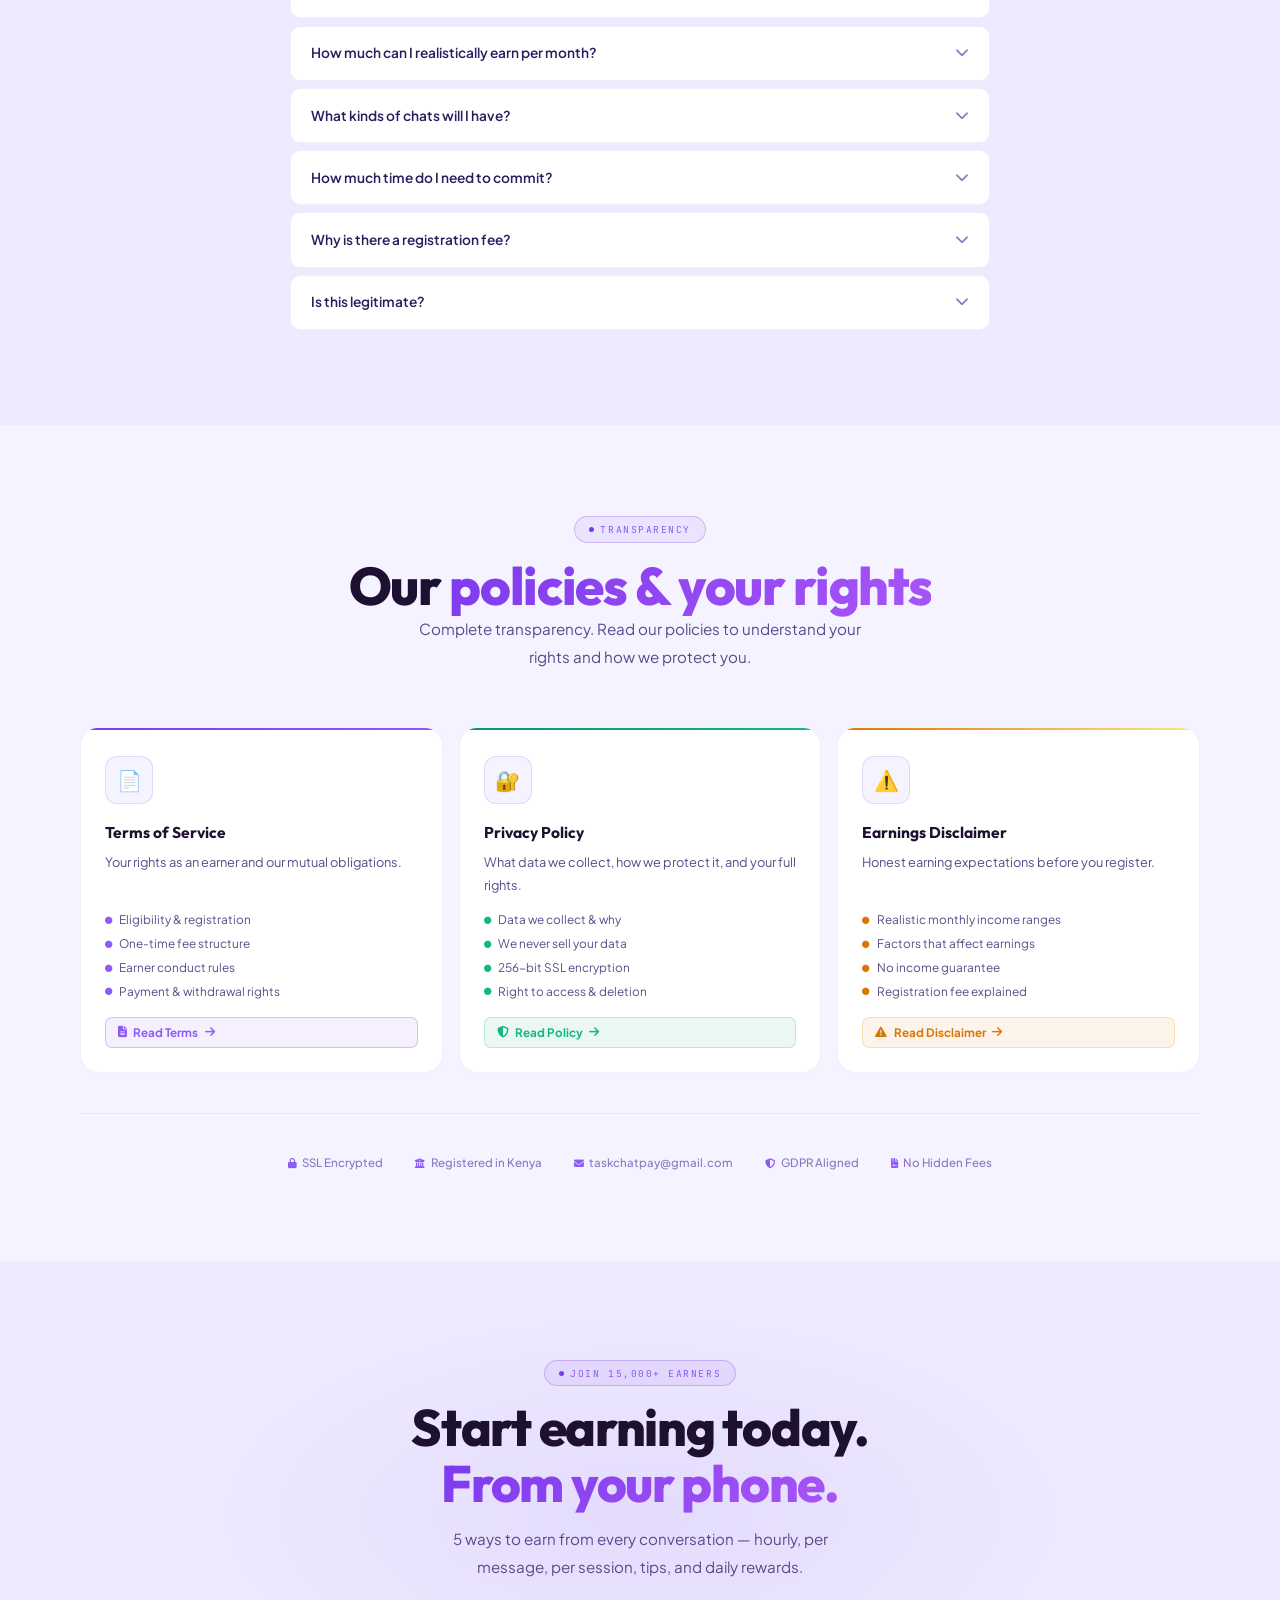
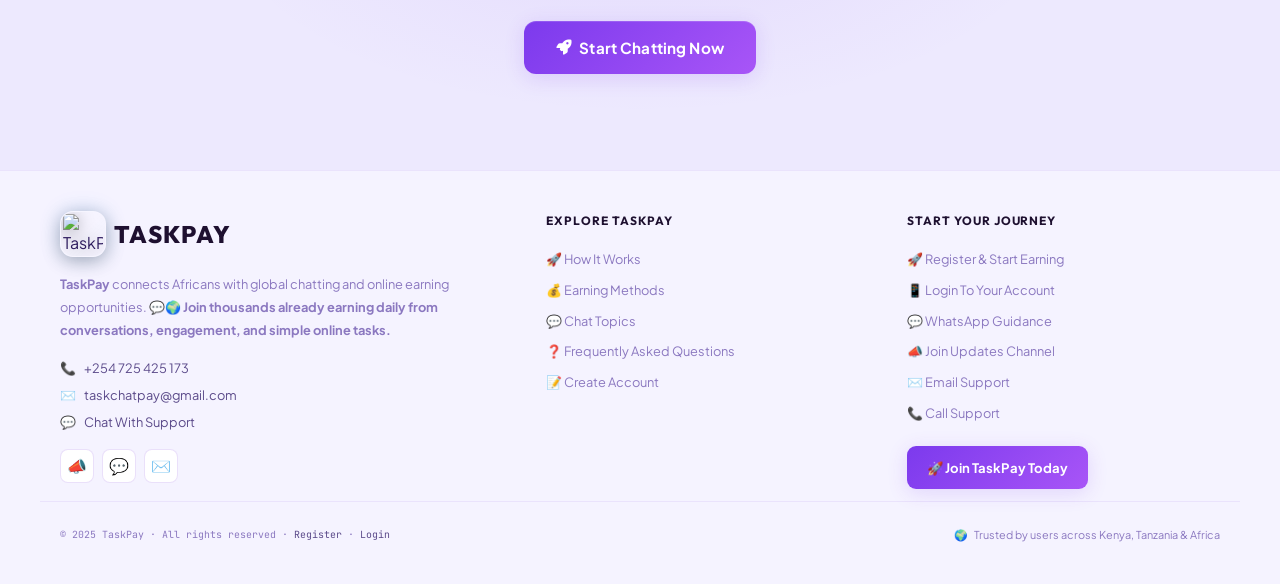
==== commit 4d20115d: "update website" ====
--- a/index.html
+++ b/index.html
@@ -84,17 +84,17 @@
           "latitude": "-1.286389",
           "longitude": "36.817223"
         },
-        "telephone": "+254792855823",
+        "telephone": "+254725425173",
         "email": "taskchatpay@gmail.com",
         "contactPoint": {
           "@type": "ContactPoint",
-          "telephone": "+254792855823",
+          "telephone": "+254725425173",
           "contactType": "Customer Support",
           "contactOption": "CustomerService",
           "availableLanguage": ["English", "Swahili"]
         },
         "sameAs": [
-          "https://wa.me/254792855823",
+          "https://wa.me/254725425173",
           "https://whatsapp.com/channel/0029VbD0NZf0VycJyk85mq16"
         ],
         "openingHoursSpecification": {
@@ -191,7 +191,7 @@
             "name": "Is TaskPay legitimate and safe in Kenya?",
             "acceptedAnswer": {
               "@type": "Answer",
-              "text": "TaskPay is a registered platform operating legally in Kenya, with over 15,000 active earners across Africa. All transactions are secured with 256-bit SSL encryption. Support is available via WhatsApp at +254 792 855 823."
+              "text": "TaskPay is a registered platform operating legally in Kenya, with over 15,000 active earners across Africa. All transactions are secured with 256-bit SSL encryption. Support is available via WhatsApp at +254 725 425 173."
             }
           },
           {
@@ -585,7 +585,7 @@
         </div>
       </div>
       <a
-        href="https://wa.me/254792855823"
+        href="https://wa.me/254725425173"
         class="float-wa"
         target="_blank"
         rel="noopener noreferrer"
@@ -1906,7 +1906,7 @@
           </p>
           <div class="footer-contact-item">
             <span aria-hidden="true">📞</span
-            ><a href="tel:+254792855823">+254 792 855 823</a>
+            ><a href="tel:+254725425173">+254 725 425 173</a>
           </div>
           <div class="footer-contact-item">
             <span aria-hidden="true">✉️</span
@@ -1915,7 +1915,7 @@
           <div class="footer-contact-item">
             <span aria-hidden="true">💬</span
             ><a
-              href="https://wa.me/254792855823"
+              href="https://wa.me/254725425173"
               target="_blank"
               rel="noopener noreferrer"
               >Chat With Support</a
@@ -1931,7 +1931,7 @@
               >📣</a
             >
             <a
-              href="https://wa.me/254792855823"
+              href="https://wa.me/254725425173"
               target="_blank"
               rel="noopener noreferrer"
               class="footer-social-btn"
@@ -1977,7 +1977,7 @@
               >📱 Login To Your Account</a
             >
             <a
-              href="https://wa.me/254792855823"
+              href="https://wa.me/254725425173"
               target="_blank"
               rel="noopener noreferrer"
               >💬 WhatsApp Guidance</a
@@ -1989,7 +1989,7 @@
               >📣 Join Updates Channel</a
             >
             <a href="mailto:taskchatpay@gmail.com">✉️ Email Support</a>
-            <a href="tel:+254792855823">📞 Call Support</a>
+            <a href="tel:+254725425173">📞 Call Support</a>
           </div>
           <div style="margin-top: 20px">
             <a
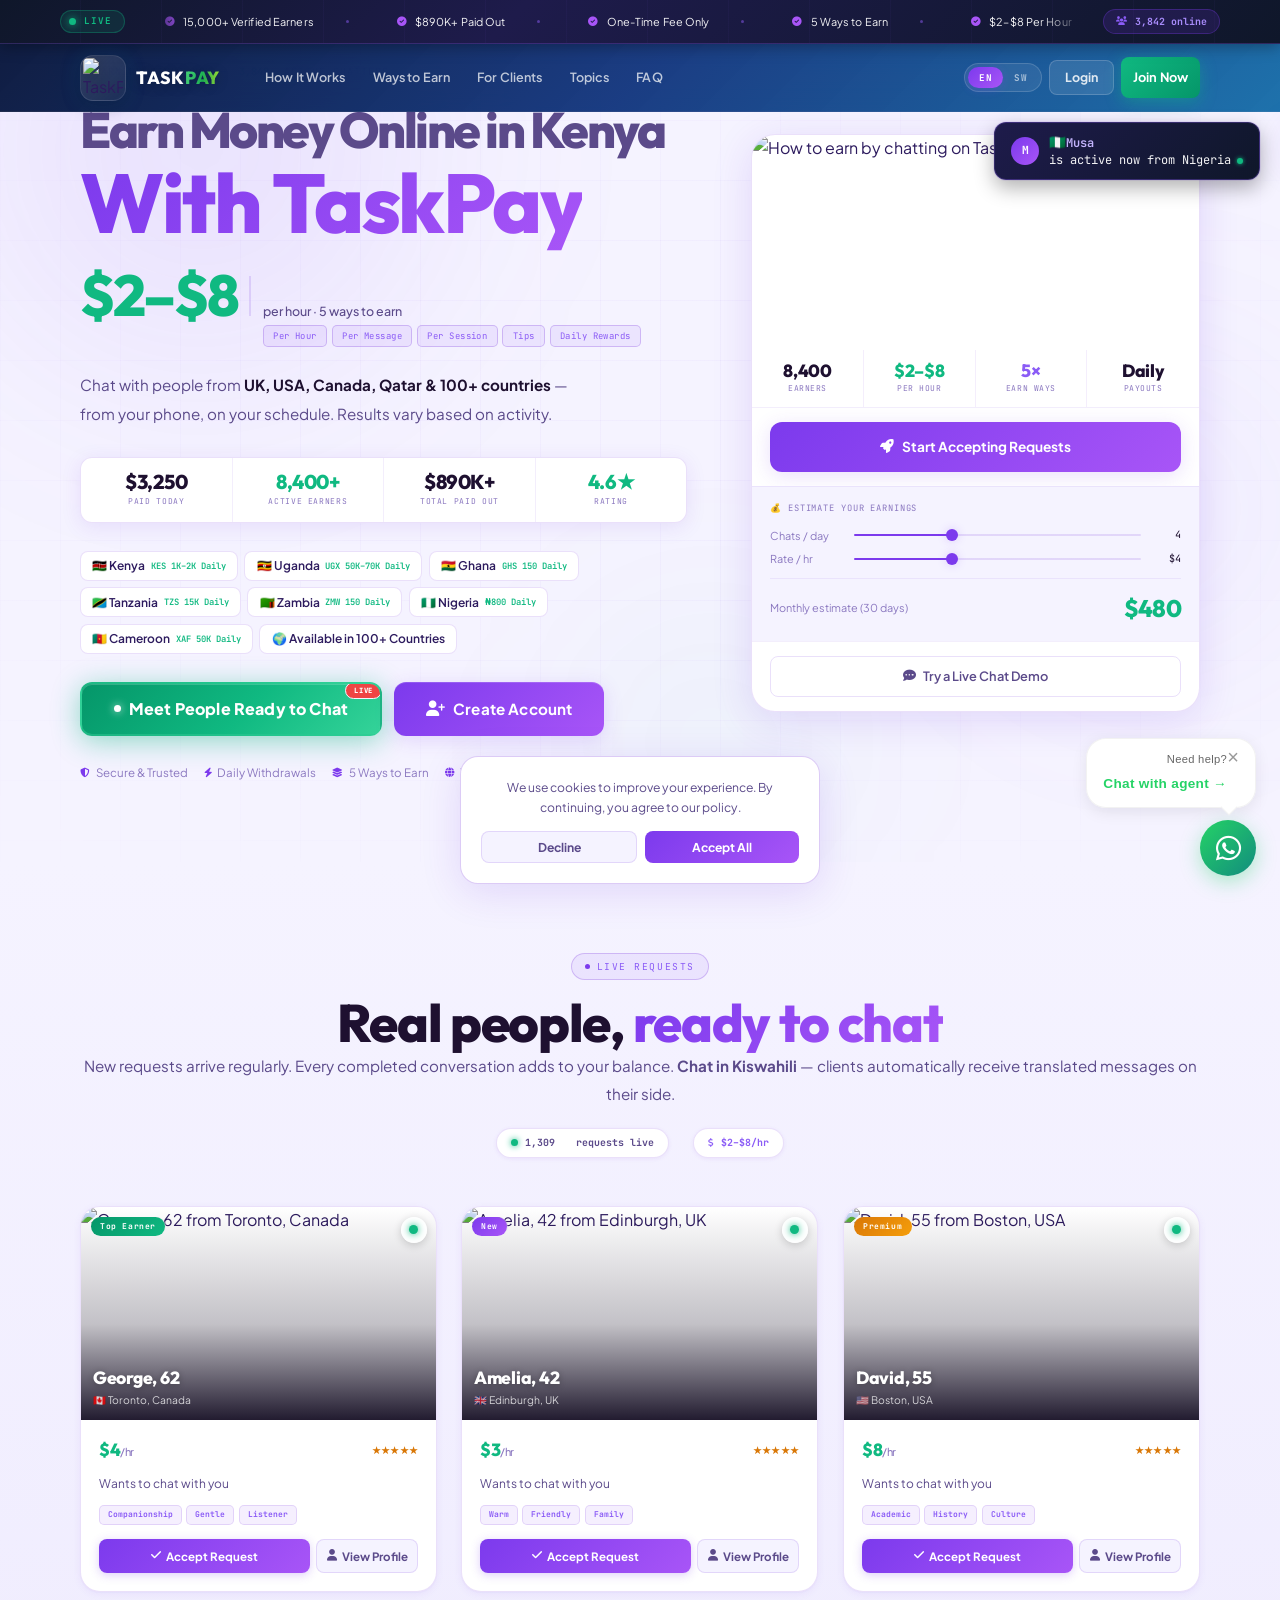
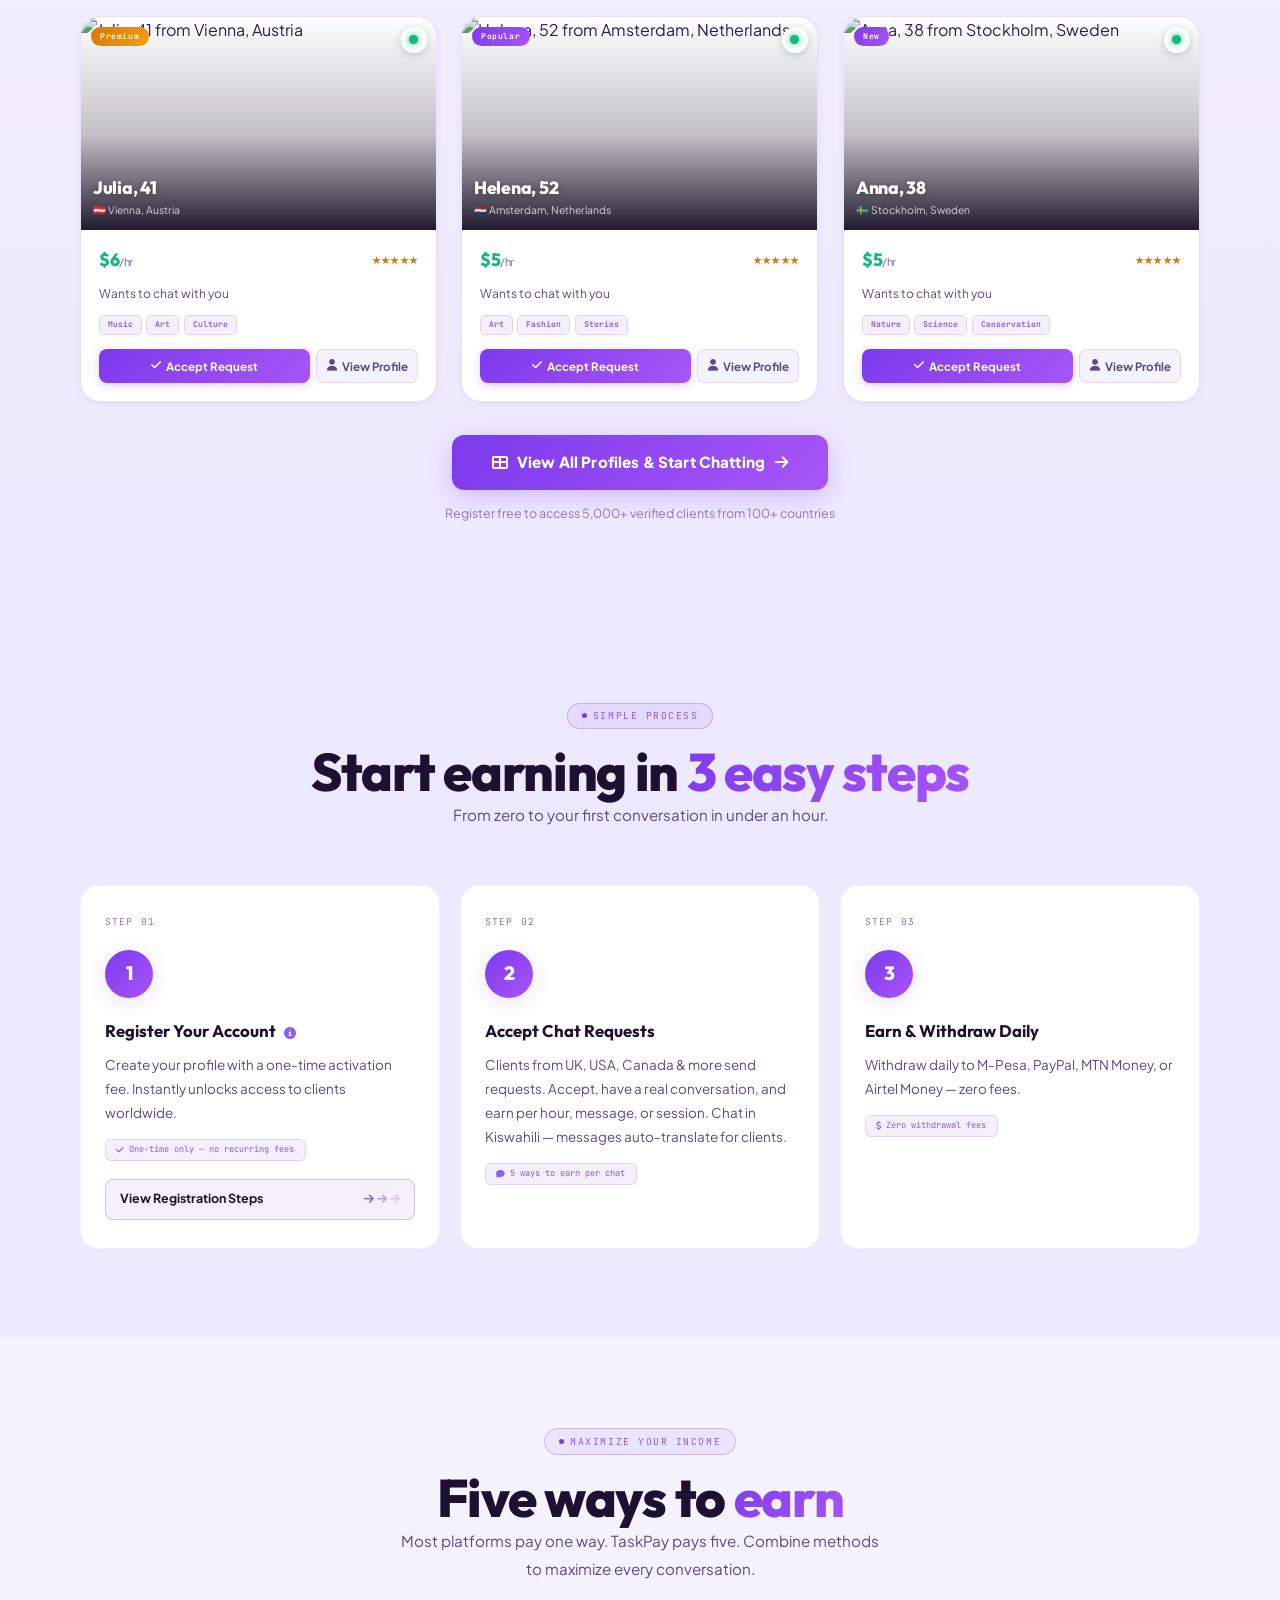
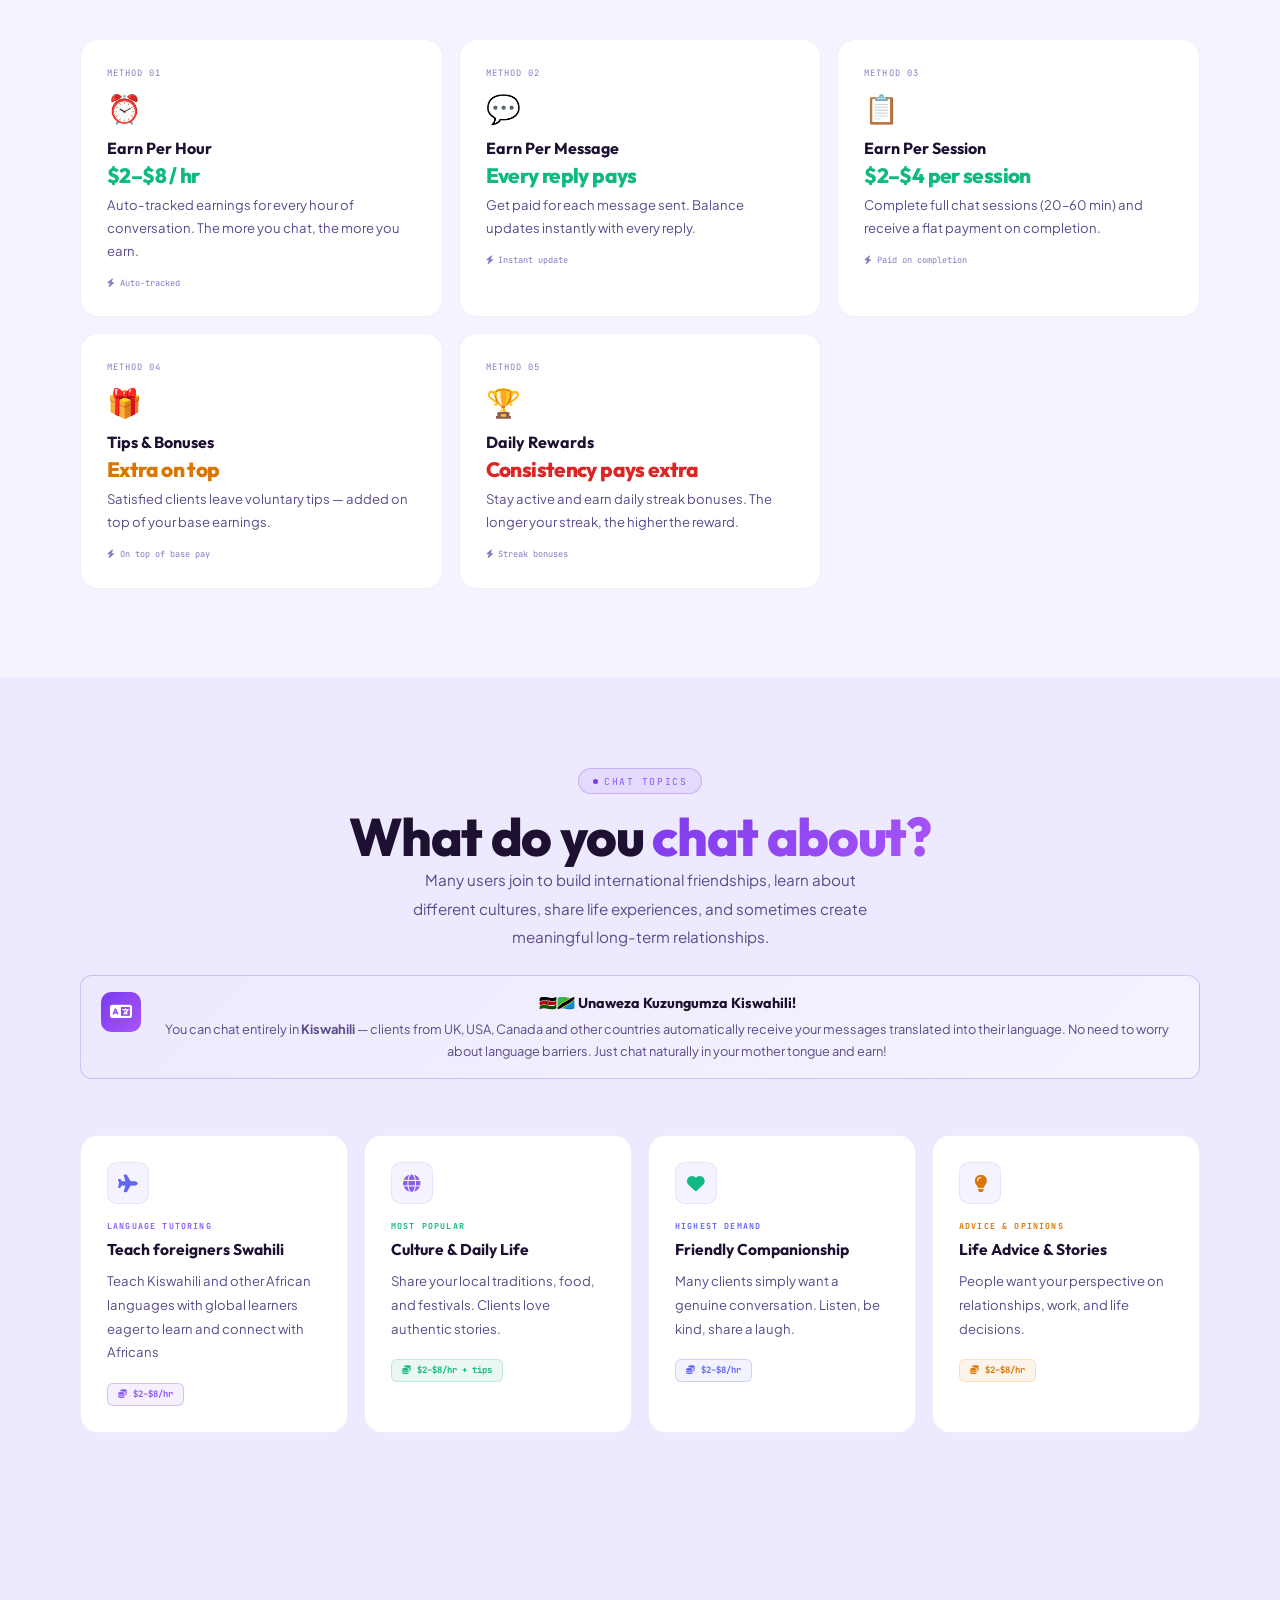
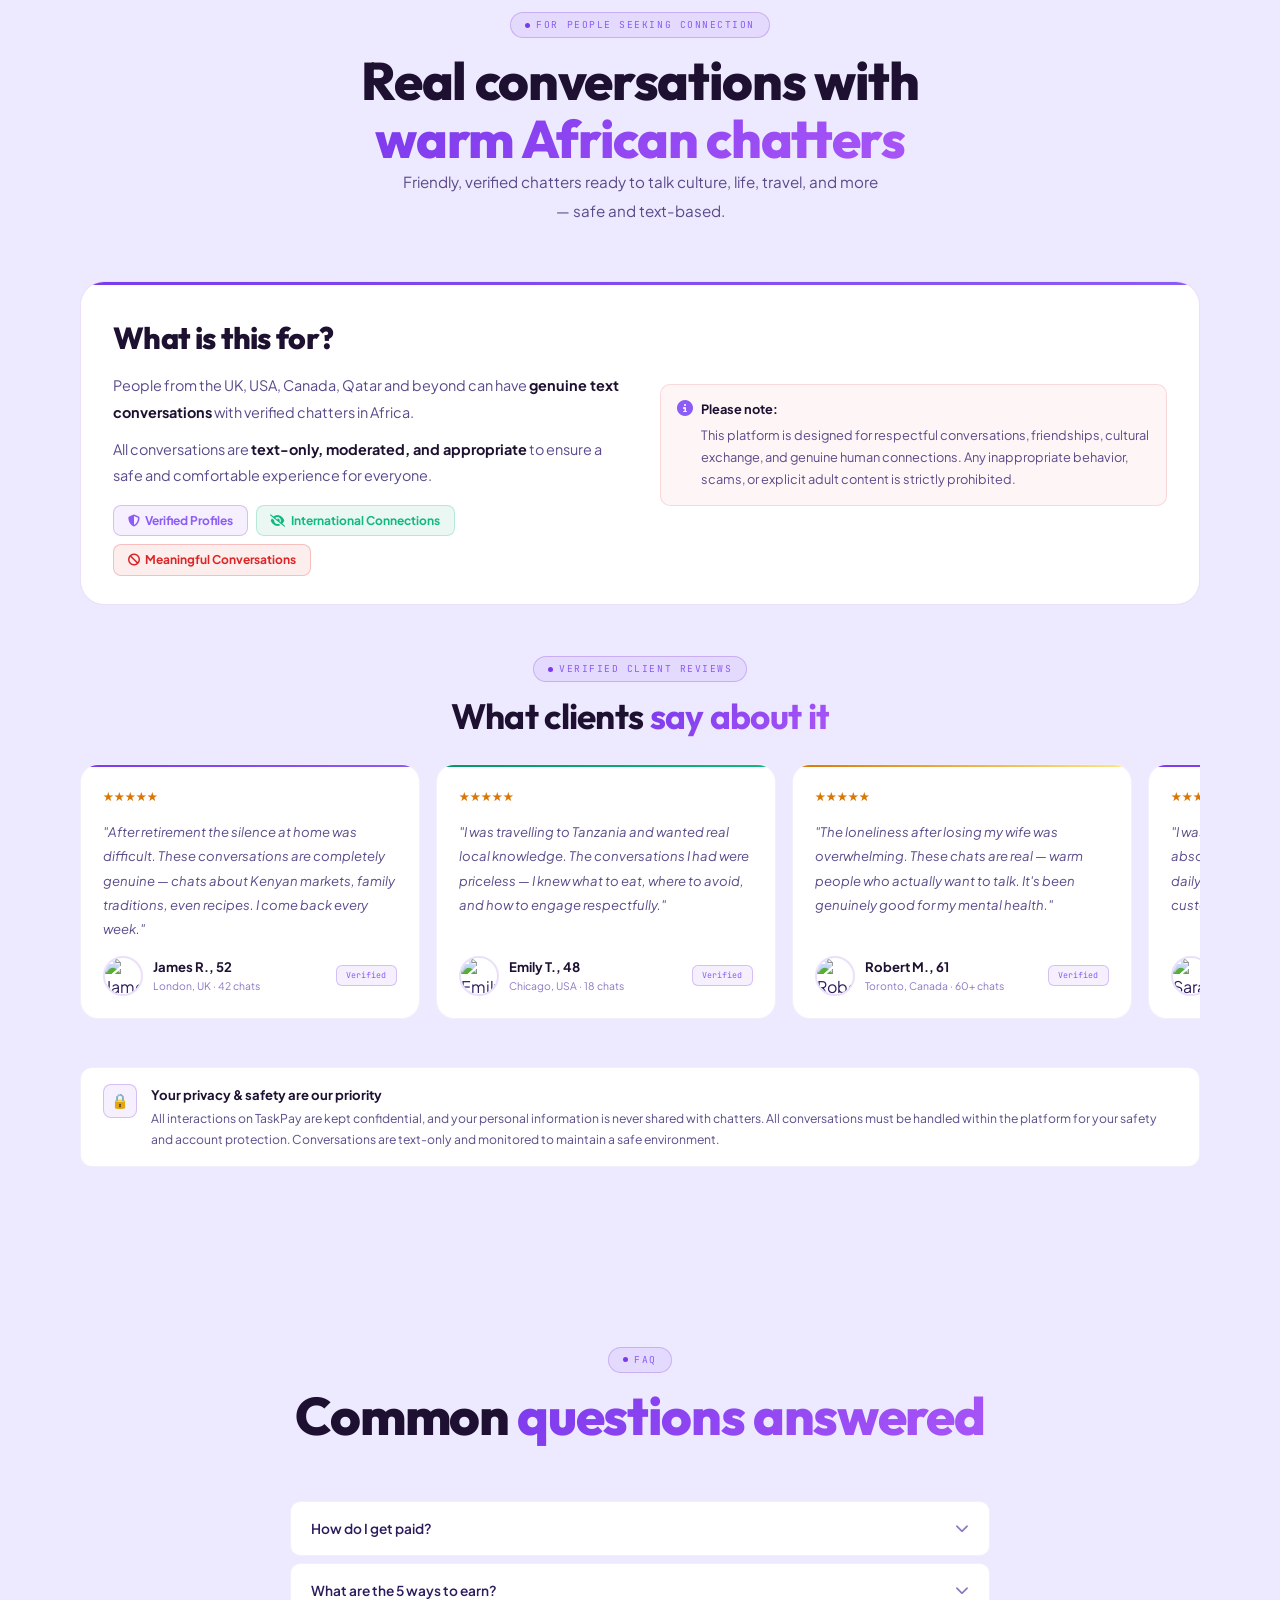
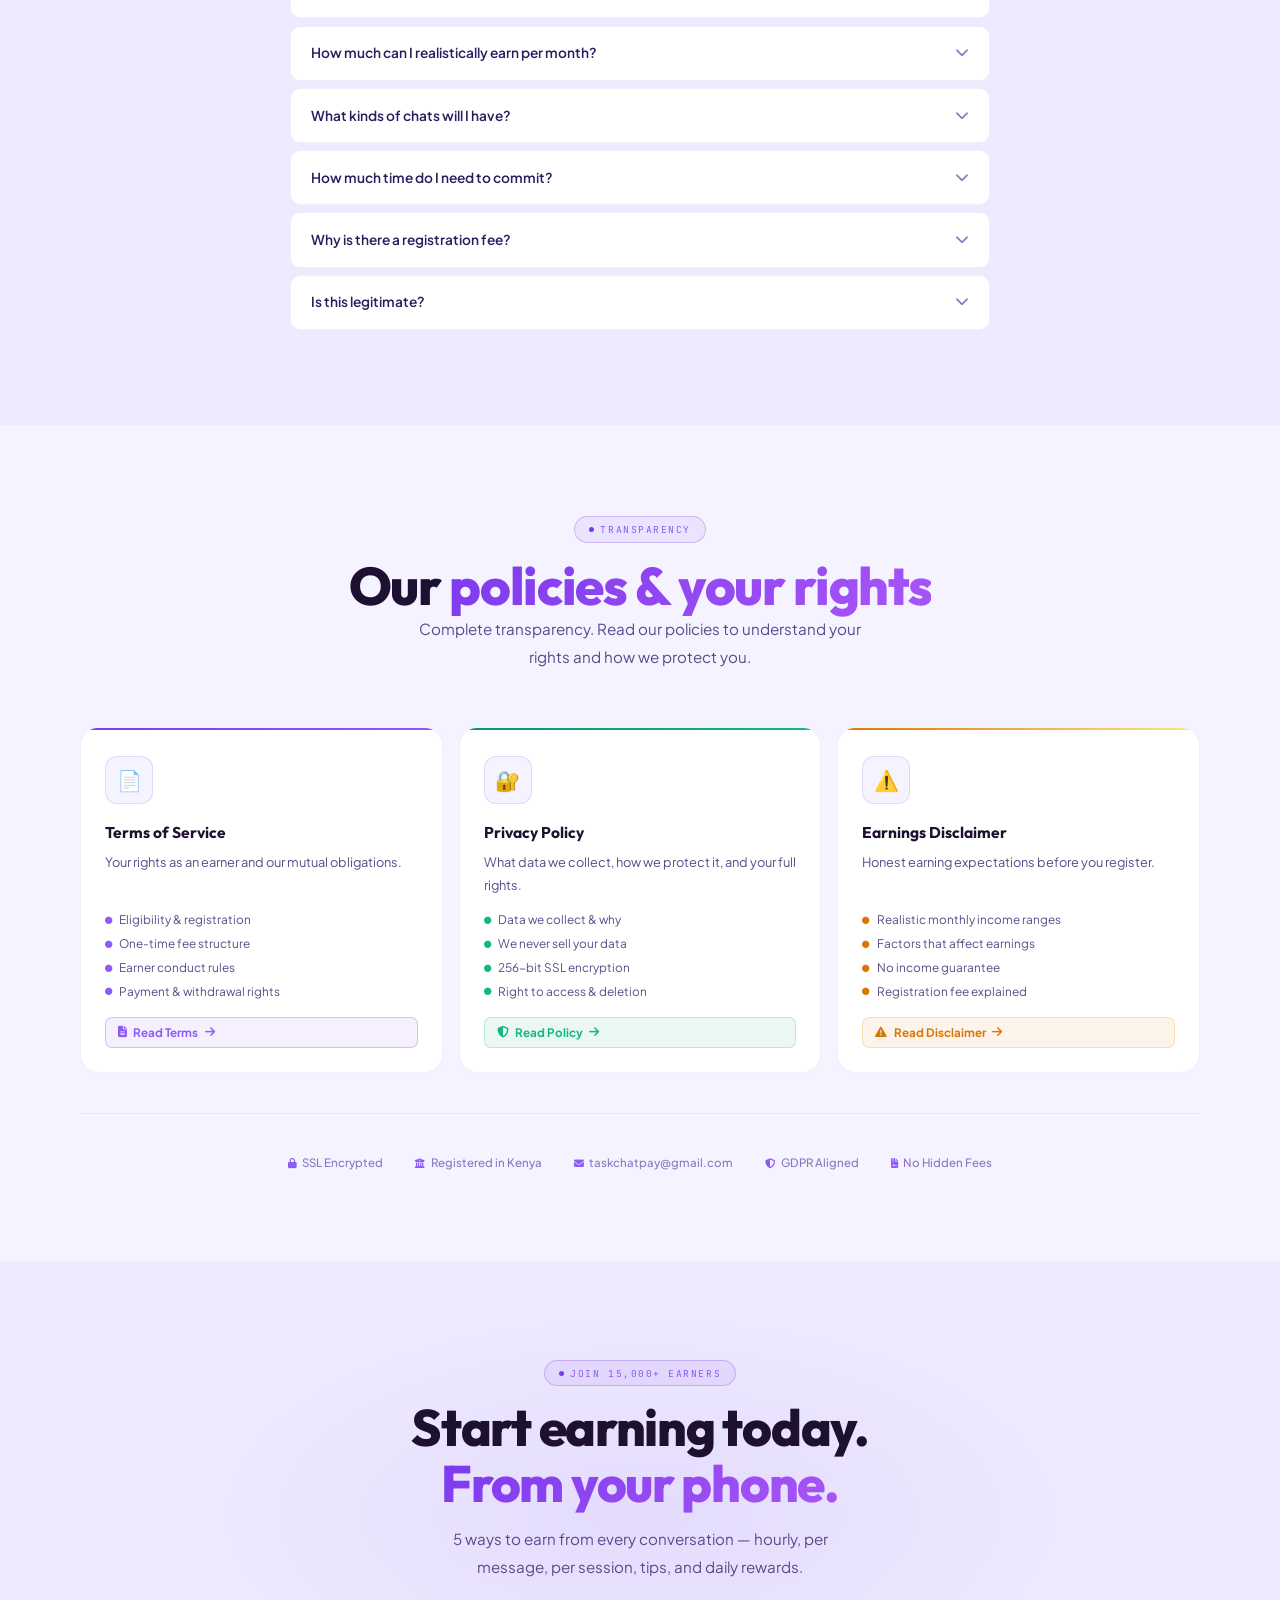
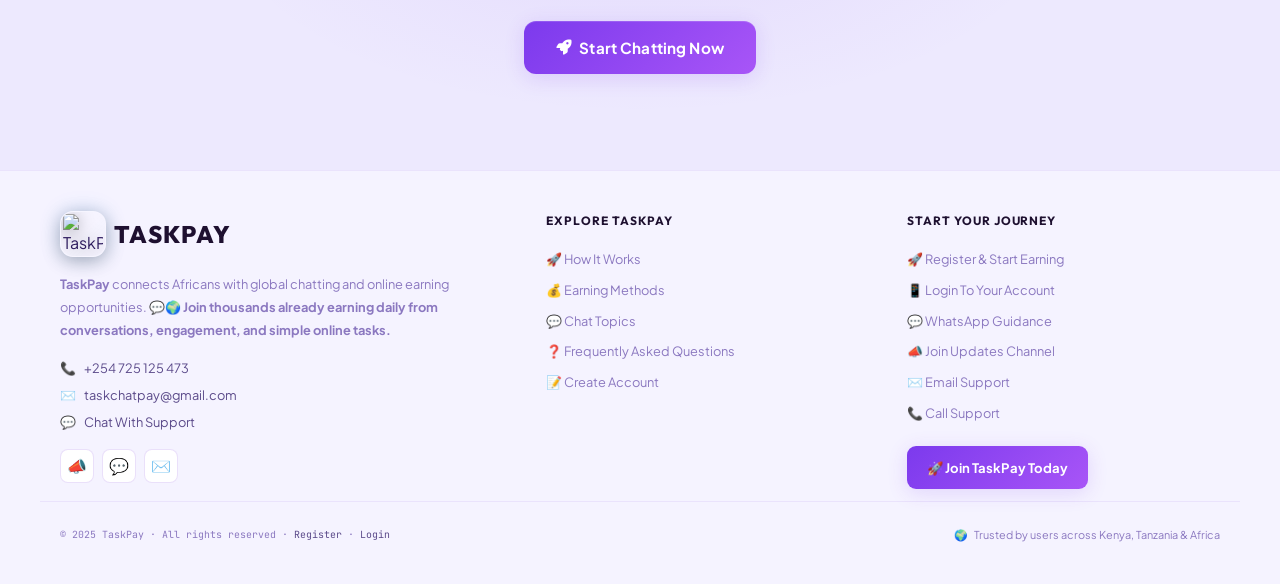
==== commit ee0a6854: "update website" ====
--- a/index.html
+++ b/index.html
@@ -84,17 +84,17 @@
           "latitude": "-1.286389",
           "longitude": "36.817223"
         },
-        "telephone": "+254725425173",
+        "telephone": "+254725125473",
         "email": "taskchatpay@gmail.com",
         "contactPoint": {
           "@type": "ContactPoint",
-          "telephone": "+254725425173",
+          "telephone": "+254725125473",
           "contactType": "Customer Support",
           "contactOption": "CustomerService",
           "availableLanguage": ["English", "Swahili"]
         },
         "sameAs": [
-          "https://wa.me/254725425173",
+          "https://wa.me/254725125473",
           "https://whatsapp.com/channel/0029VbD0NZf0VycJyk85mq16"
         ],
         "openingHoursSpecification": {
@@ -191,7 +191,7 @@
             "name": "Is TaskPay legitimate and safe in Kenya?",
             "acceptedAnswer": {
               "@type": "Answer",
-              "text": "TaskPay is a registered platform operating legally in Kenya, with over 15,000 active earners across Africa. All transactions are secured with 256-bit SSL encryption. Support is available via WhatsApp at +254 725 425 173."
+              "text": "TaskPay is a registered platform operating legally in Kenya, with over 15,000 active earners across Africa. All transactions are secured with 256-bit SSL encryption. Support is available via WhatsApp at +254 725 125 473."
             }
           },
           {
@@ -585,7 +585,7 @@
         </div>
       </div>
       <a
-        href="https://wa.me/254725425173"
+        href="https://wa.me/254725125473"
         class="float-wa"
         target="_blank"
         rel="noopener noreferrer"
@@ -1906,7 +1906,7 @@
           </p>
           <div class="footer-contact-item">
             <span aria-hidden="true">📞</span
-            ><a href="tel:+254725425173">+254 725 425 173</a>
+            ><a href="tel:+254725125473">+254 725 125 473</a>
           </div>
           <div class="footer-contact-item">
             <span aria-hidden="true">✉️</span
@@ -1915,7 +1915,7 @@
           <div class="footer-contact-item">
             <span aria-hidden="true">💬</span
             ><a
-              href="https://wa.me/254725425173"
+              href="https://wa.me/254725125473"
               target="_blank"
               rel="noopener noreferrer"
               >Chat With Support</a
@@ -1931,7 +1931,7 @@
               >📣</a
             >
             <a
-              href="https://wa.me/254725425173"
+              href="https://wa.me/254725125473"
               target="_blank"
               rel="noopener noreferrer"
               class="footer-social-btn"
@@ -1977,7 +1977,7 @@
               >📱 Login To Your Account</a
             >
             <a
-              href="https://wa.me/254725425173"
+              href="https://wa.me/254725125473"
               target="_blank"
               rel="noopener noreferrer"
               >💬 WhatsApp Guidance</a
@@ -1989,7 +1989,7 @@
               >📣 Join Updates Channel</a
             >
             <a href="mailto:taskchatpay@gmail.com">✉️ Email Support</a>
-            <a href="tel:+254725425173">📞 Call Support</a>
+            <a href="tel:+254725125473">📞 Call Support</a>
           </div>
           <div style="margin-top: 20px">
             <a
